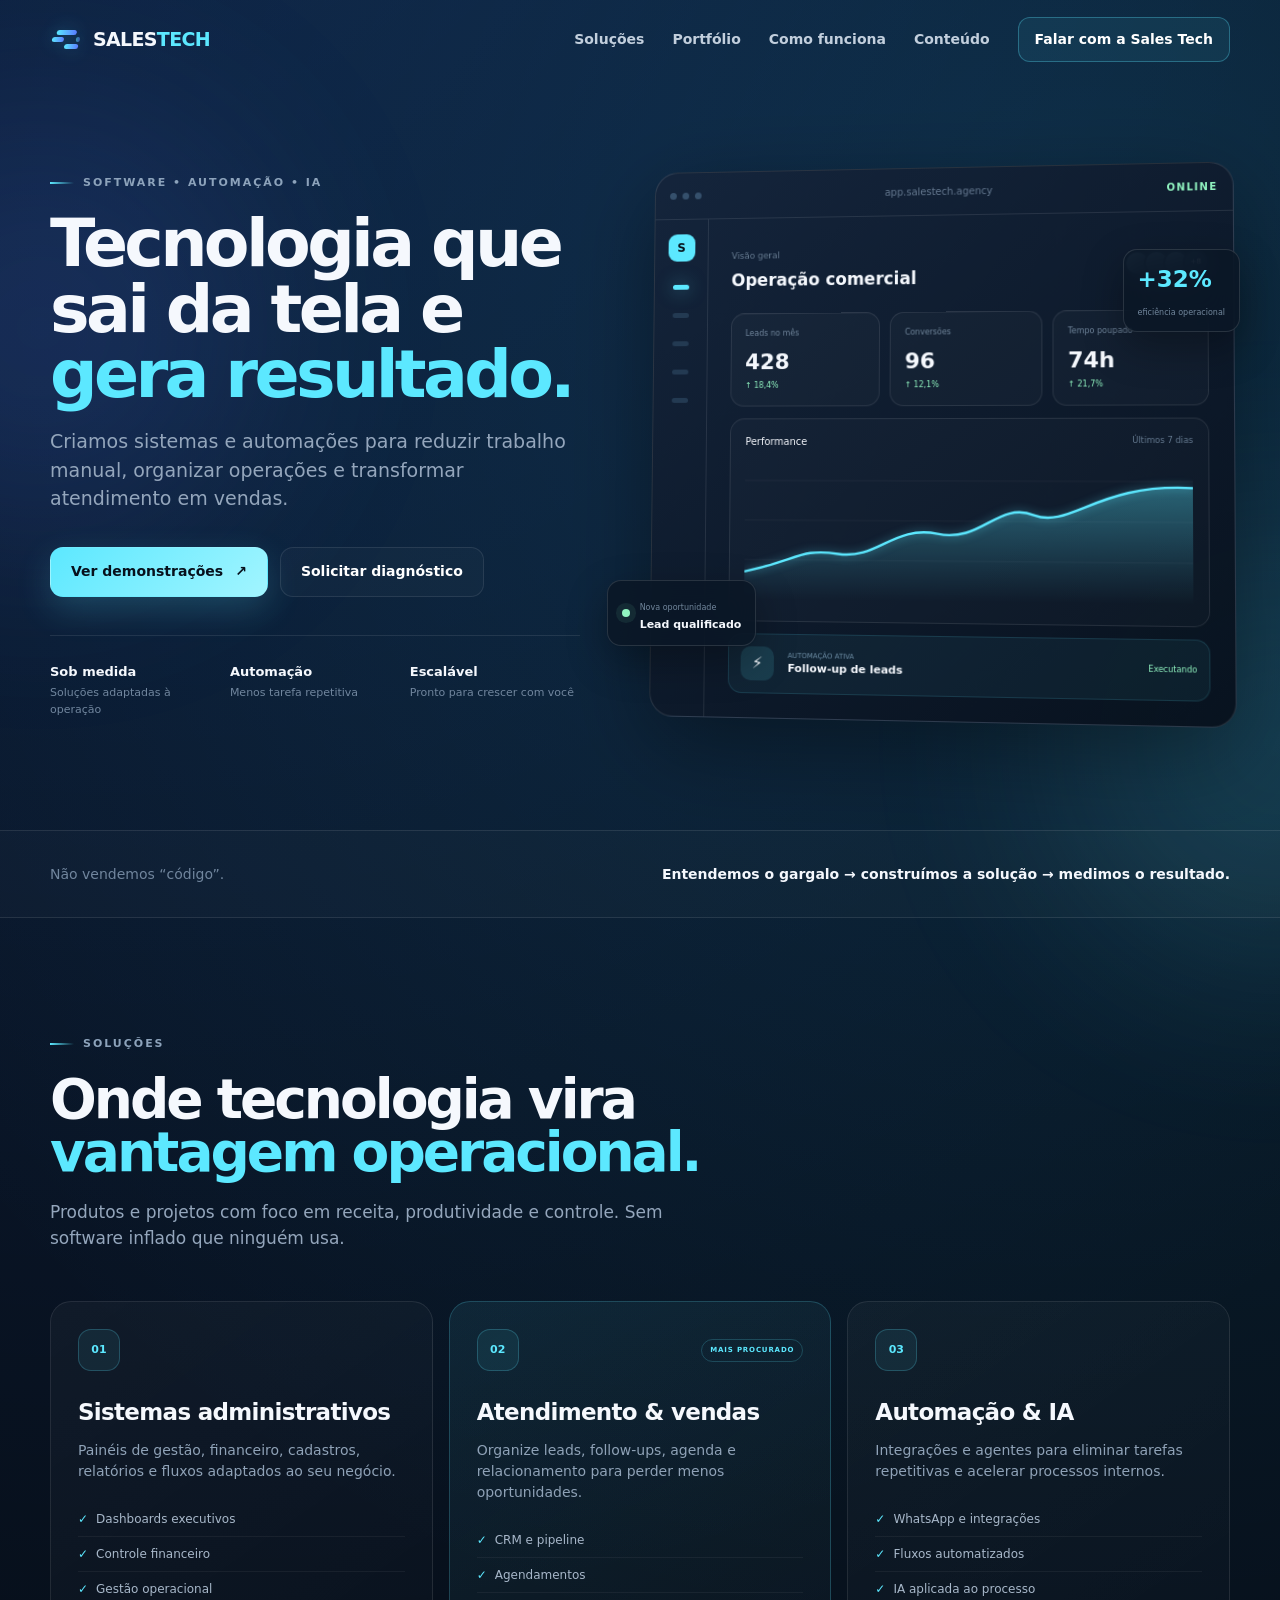
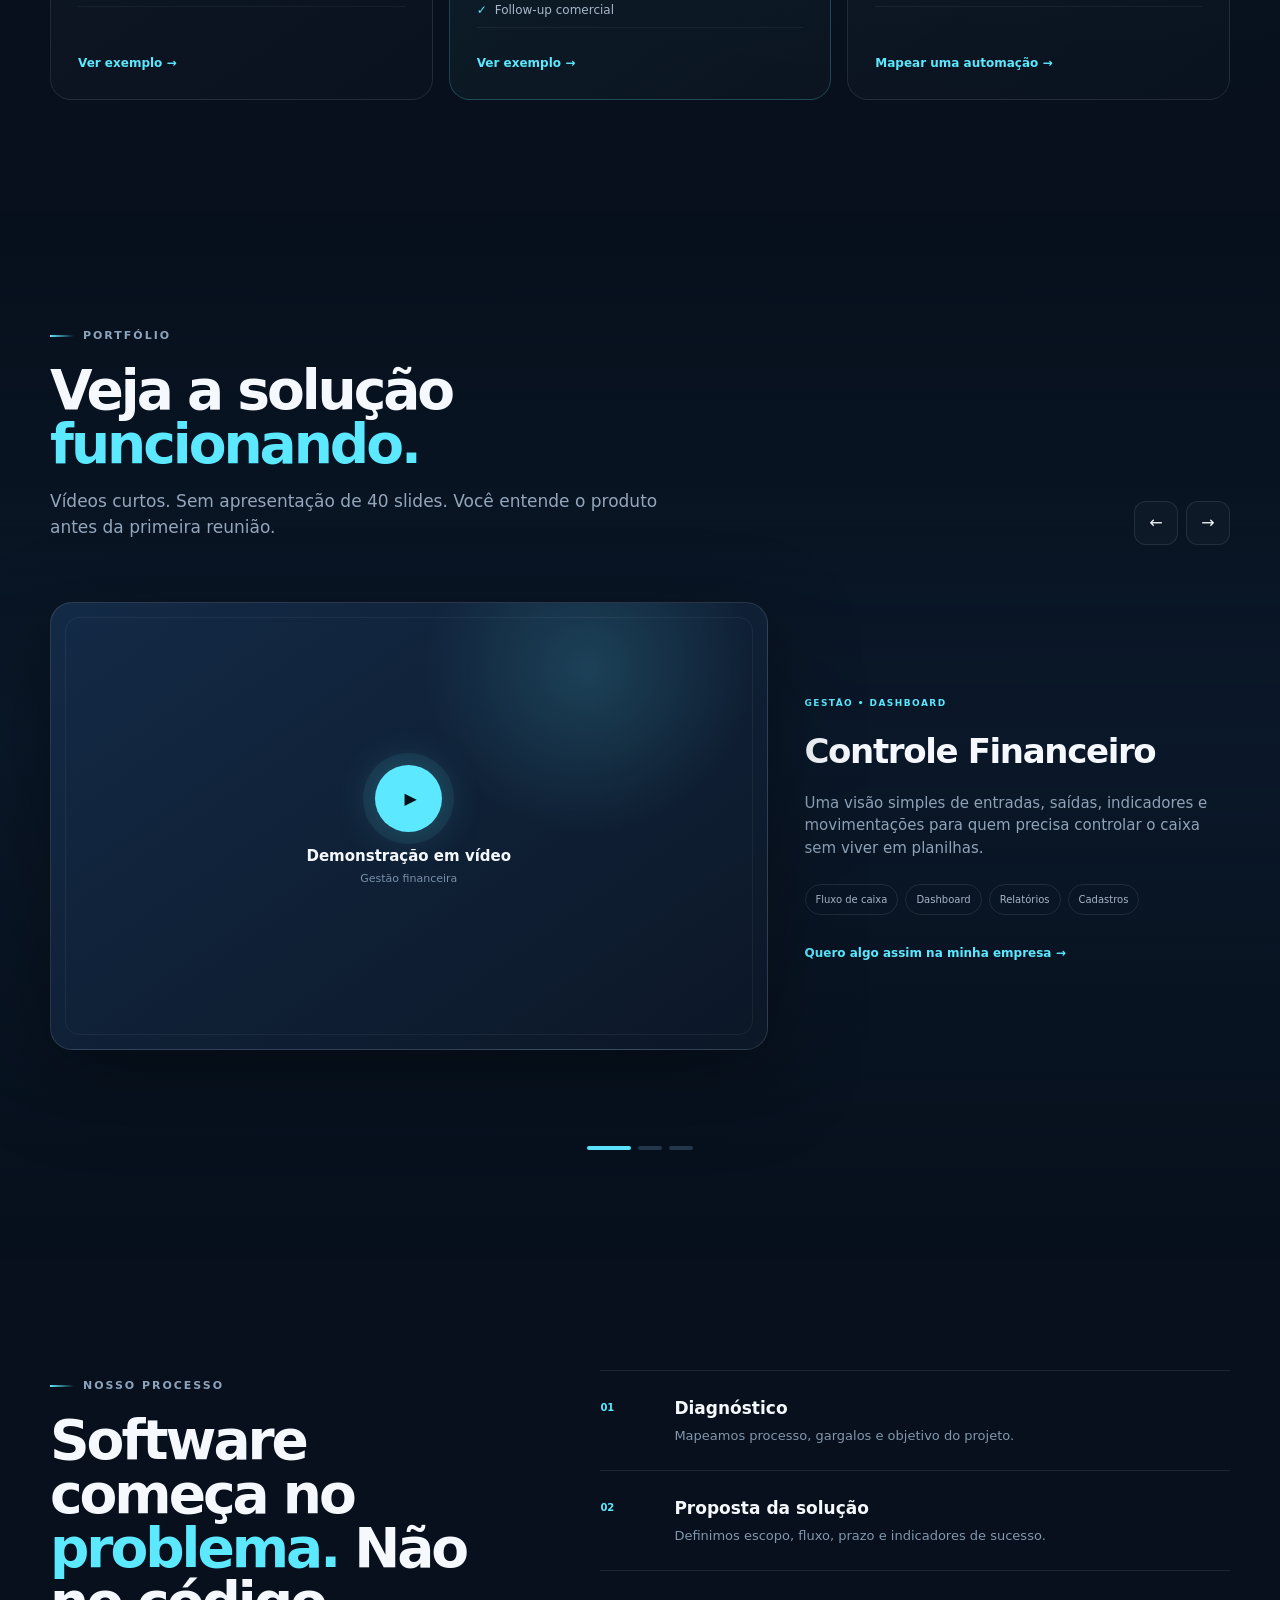
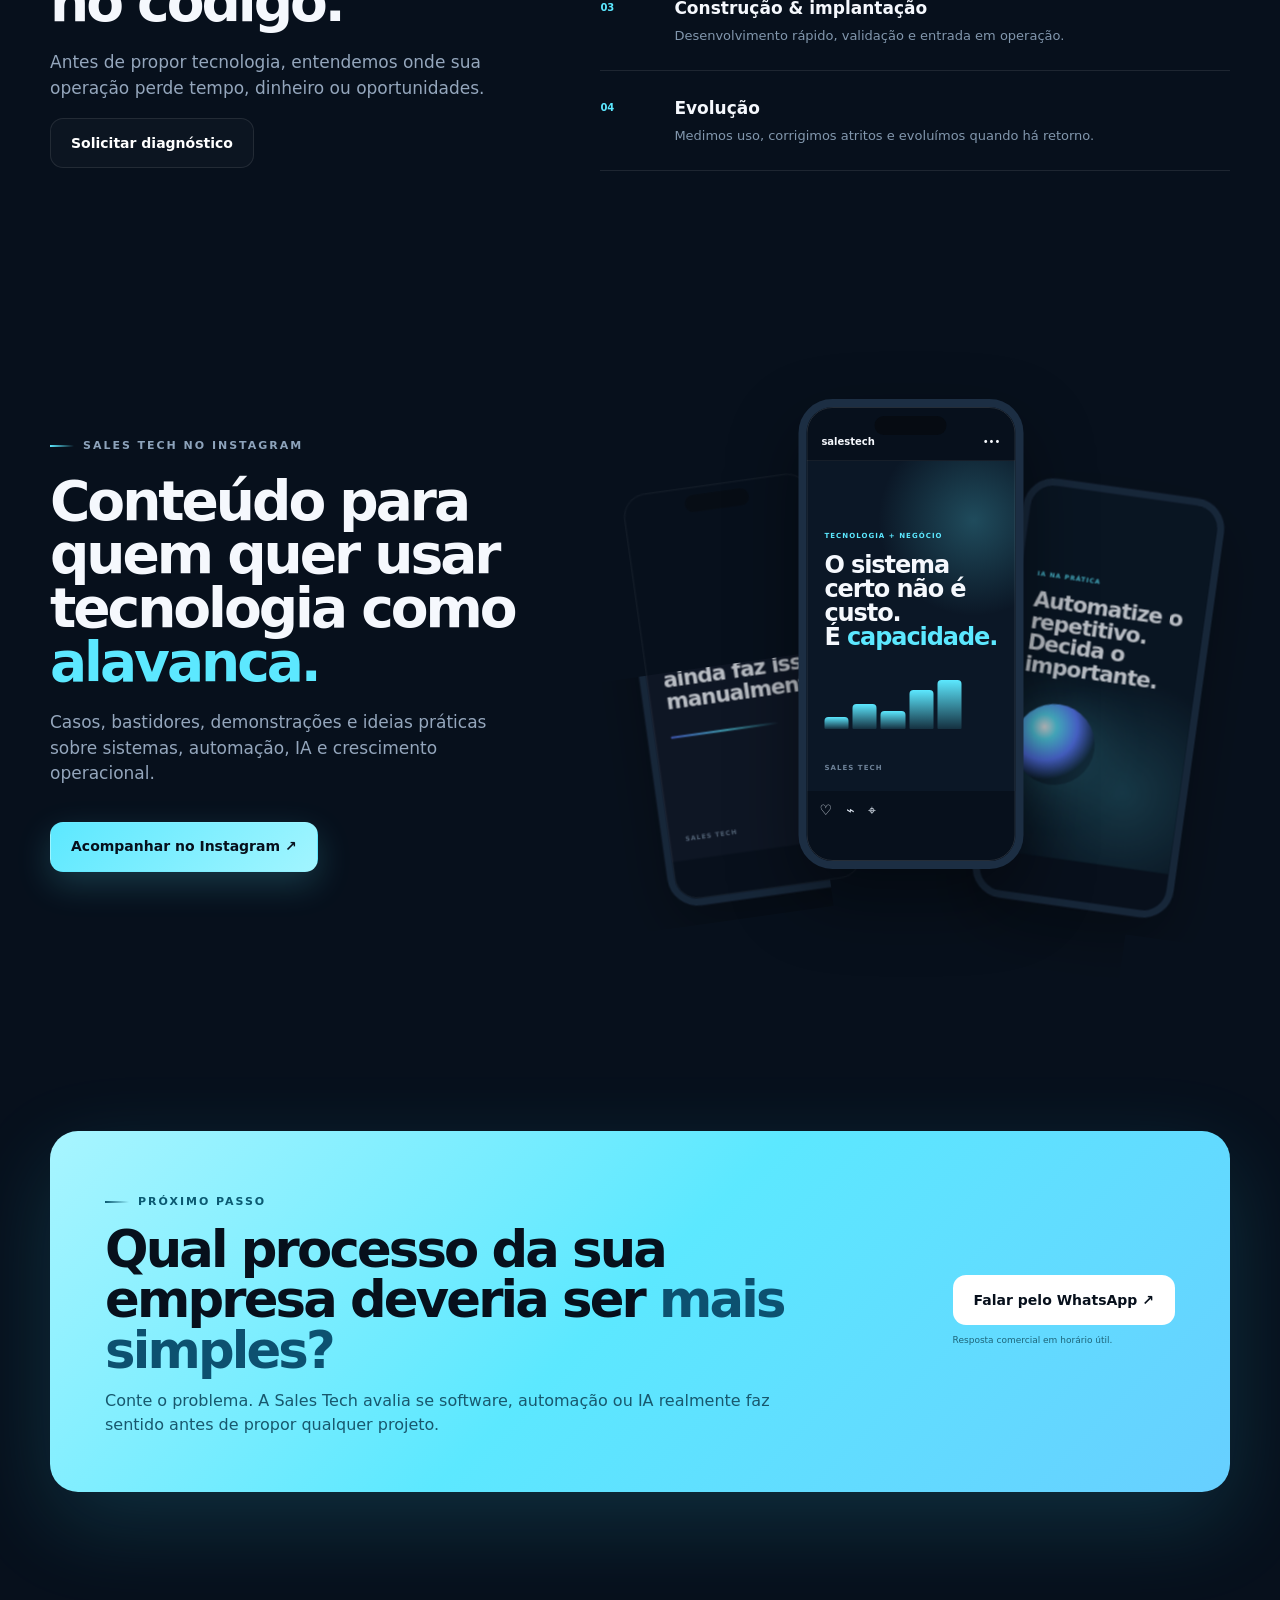
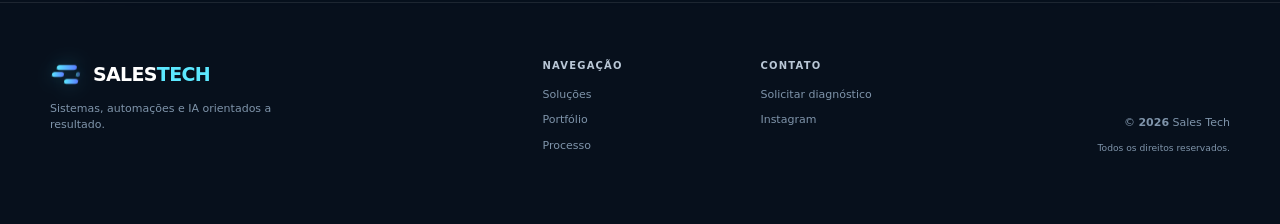
==== index.html @ 56baf0b5 "feat: add Sales Tech commercial homepage" ====
<!doctype html>
<html lang="pt-BR">
<head>
  <meta charset="utf-8" />
  <meta name="viewport" content="width=device-width, initial-scale=1" />
  <title>Sales Tech — Sistemas, automações e IA para empresas</title>
  <meta name="description" content="A Sales Tech cria sistemas, automações e soluções com IA para empresas venderem mais, organizarem processos e ganharem produtividade." />
  <meta name="theme-color" content="#08111f" />
  <meta property="og:title" content="Sales Tech — Tecnologia que vira resultado" />
  <meta property="og:description" content="Sistemas, automações e IA para empresas venderem mais e operarem melhor." />
  <meta property="og:type" content="website" />
  <meta property="og:url" content="https://salestech.agency/" />
  <link rel="canonical" href="https://salestech.agency/" />
  <link rel="icon" href="assets/favicon.svg" type="image/svg+xml" />
  <link rel="stylesheet" href="styles.css" />
</head>
<body>
  <div class="ambient ambient-one"></div>
  <div class="ambient ambient-two"></div>

  <header class="site-header" id="topo">
    <div class="container nav-wrap">
      <a href="#topo" class="brand" aria-label="Sales Tech — início">
        <span class="brand-mark" aria-hidden="true"><span></span><span></span></span>
        <span>SALES<span>TECH</span></span>
      </a>
      <button class="menu-button" id="menuButton" aria-expanded="false" aria-controls="siteNav" aria-label="Abrir menu">
        <span></span><span></span><span></span>
      </button>
      <nav class="nav" id="siteNav">
        <a href="#solucoes">Soluções</a>
        <a href="#portfolio">Portfólio</a>
        <a href="#processo">Como funciona</a>
        <a href="#conteudo">Conteúdo</a>
        <a class="nav-cta" href="#contato">Falar com a Sales Tech</a>
      </nav>
    </div>
  </header>

  <main>
    <section class="hero section-pad">
      <div class="container hero-grid">
        <div class="hero-copy reveal">
          <div class="eyebrow"><span></span> SOFTWARE • AUTOMAÇÃO • IA</div>
          <h1>Tecnologia que sai da tela e <em>gera resultado.</em></h1>
          <p class="hero-lead">Criamos sistemas e automações para reduzir trabalho manual, organizar operações e transformar atendimento em vendas.</p>
          <div class="hero-actions">
            <a class="button button-primary" href="#portfolio">Ver demonstrações <span>↗</span></a>
            <a class="button button-ghost" href="#contato">Solicitar diagnóstico</a>
          </div>
          <div class="hero-trust">
            <div><strong>Sob medida</strong><span>Soluções adaptadas à operação</span></div>
            <div><strong>Automação</strong><span>Menos tarefa repetitiva</span></div>
            <div><strong>Escalável</strong><span>Pronto para crescer com você</span></div>
          </div>
        </div>

        <div class="hero-visual reveal delay-1" aria-label="Prévia de dashboard Sales Tech">
          <div class="dashboard-shell">
            <div class="window-bar">
              <div class="dots"><i></i><i></i><i></i></div>
              <div class="window-url">app.salestech.agency</div>
              <div class="window-status">ONLINE</div>
            </div>
            <div class="dashboard-grid">
              <aside class="dash-side">
                <div class="mini-logo"><b>S</b></div>
                <span class="active"></span><span></span><span></span><span></span><span></span>
              </aside>
              <div class="dash-main">
                <div class="dash-top">
                  <div><small>Visão geral</small><h3>Operação comercial</h3></div>
                  <div class="avatar-stack"><i></i><i></i><i></i><b>+8</b></div>
                </div>
                <div class="metric-row">
                  <article><small>Leads no mês</small><strong>428</strong><span>↑ 18,4%</span></article>
                  <article><small>Conversões</small><strong>96</strong><span>↑ 12,1%</span></article>
                  <article><small>Tempo poupado</small><strong>74h</strong><span>↑ 21,7%</span></article>
                </div>
                <div class="chart-card">
                  <div class="chart-head"><span>Performance</span><small>Últimos 7 dias</small></div>
                  <svg viewBox="0 0 560 180" role="img" aria-label="Gráfico ilustrativo de crescimento">
                    <defs><linearGradient id="area" x1="0" y1="0" x2="0" y2="1"><stop offset="0" stop-color="#57e6ff" stop-opacity=".35"/><stop offset="1" stop-color="#57e6ff" stop-opacity="0"/></linearGradient></defs>
                    <g class="grid-lines"><line x1="0" y1="30" x2="560" y2="30"/><line x1="0" y1="80" x2="560" y2="80"/><line x1="0" y1="130" x2="560" y2="130"/></g>
                    <path class="area" d="M0 145 C70 130, 70 115, 120 122 S190 85, 245 96 S320 55, 365 72 S445 31, 560 38 L560 180 L0 180 Z"/>
                    <path class="line" d="M0 145 C70 130, 70 115, 120 122 S190 85, 245 96 S320 55, 365 72 S445 31, 560 38"/>
                  </svg>
                </div>
                <div class="automation-card"><div class="pulse-icon">⚡</div><div><small>AUTOMAÇÃO ATIVA</small><strong>Follow-up de leads</strong></div><span>Executando</span></div>
              </div>
            </div>
          </div>
          <div class="floating-card fc-one"><span class="status-dot"></span><div><small>Nova oportunidade</small><strong>Lead qualificado</strong></div></div>
          <div class="floating-card fc-two"><strong>+32%</strong><span>eficiência operacional</span></div>
        </div>
      </div>
    </section>

    <section class="proof-strip">
      <div class="container proof-inner">
        <span>Não vendemos “código”.</span>
        <strong>Entendemos o gargalo → construímos a solução → medimos o resultado.</strong>
      </div>
    </section>

    <section id="solucoes" class="section-pad">
      <div class="container">
        <div class="section-heading reveal">
          <div class="eyebrow"><span></span> SOLUÇÕES</div>
          <h2>Onde tecnologia vira <em>vantagem operacional.</em></h2>
          <p>Produtos e projetos com foco em receita, produtividade e controle. Sem software inflado que ninguém usa.</p>
        </div>
        <div class="solutions-grid">
          <article class="solution-card reveal">
            <div class="solution-icon">01</div>
            <h3>Sistemas administrativos</h3>
            <p>Painéis de gestão, financeiro, cadastros, relatórios e fluxos adaptados ao seu negócio.</p>
            <ul><li>Dashboards executivos</li><li>Controle financeiro</li><li>Gestão operacional</li></ul>
            <a href="#portfolio">Ver exemplo <span>→</span></a>
          </article>
          <article class="solution-card featured reveal delay-1">
            <div class="solution-top"><div class="solution-icon">02</div><span class="badge">MAIS PROCURADO</span></div>
            <h3>Atendimento & vendas</h3>
            <p>Organize leads, follow-ups, agenda e relacionamento para perder menos oportunidades.</p>
            <ul><li>CRM e pipeline</li><li>Agendamentos</li><li>Follow-up comercial</li></ul>
            <a href="#portfolio">Ver exemplo <span>→</span></a>
          </article>
          <article class="solution-card reveal delay-2">
            <div class="solution-icon">03</div>
            <h3>Automação & IA</h3>
            <p>Integrações e agentes para eliminar tarefas repetitivas e acelerar processos internos.</p>
            <ul><li>WhatsApp e integrações</li><li>Fluxos automatizados</li><li>IA aplicada ao processo</li></ul>
            <a href="#contato">Mapear uma automação <span>→</span></a>
          </article>
        </div>
      </div>
    </section>

    <section id="portfolio" class="portfolio-section section-pad">
      <div class="container">
        <div class="portfolio-head reveal">
          <div class="section-heading compact">
            <div class="eyebrow"><span></span> PORTFÓLIO</div>
            <h2>Veja a solução <em>funcionando.</em></h2>
            <p>Vídeos curtos. Sem apresentação de 40 slides. Você entende o produto antes da primeira reunião.</p>
          </div>
          <div class="portfolio-nav"><button id="prevProject" aria-label="Projeto anterior">←</button><button id="nextProject" aria-label="Próximo projeto">→</button></div>
        </div>

        <div class="project-stage reveal delay-1">
          <article class="project-card active" data-project="0">
            <div class="video-frame" data-video-url="">
              <div class="video-placeholder">
                <div class="play-button">▶</div>
                <div><strong>Demonstração em vídeo</strong><span>Gestão financeira</span></div>
              </div>
            </div>
            <div class="project-info">
              <span class="project-tag">GESTÃO • DASHBOARD</span>
              <h3>Controle Financeiro</h3>
              <p>Uma visão simples de entradas, saídas, indicadores e movimentações para quem precisa controlar o caixa sem viver em planilhas.</p>
              <div class="feature-pills"><span>Fluxo de caixa</span><span>Dashboard</span><span>Relatórios</span><span>Cadastros</span></div>
              <a class="text-link" href="#contato">Quero algo assim na minha empresa →</a>
            </div>
          </article>

          <article class="project-card" data-project="1">
            <div class="video-frame" data-video-url="">
              <div class="video-placeholder">
                <div class="play-button">▶</div>
                <div><strong>Demonstração em vídeo</strong><span>Atendimento & CRM</span></div>
              </div>
            </div>
            <div class="project-info">
              <span class="project-tag">CRM • ATENDIMENTO</span>
              <h3>Central de Atendimento</h3>
              <p>Leads, etapas comerciais, tarefas e follow-ups em uma única operação para reduzir contatos esquecidos e acelerar o fechamento.</p>
              <div class="feature-pills"><span>Pipeline</span><span>Leads</span><span>Agenda</span><span>Follow-up</span></div>
              <a class="text-link" href="#contato">Quero algo assim na minha empresa →</a>
            </div>
          </article>

          <article class="project-card" data-project="2">
            <div class="video-frame" data-video-url="">
              <div class="video-placeholder">
                <div class="play-button">▶</div>
                <div><strong>Demonstração em vídeo</strong><span>Sistema personalizado</span></div>
              </div>
            </div>
            <div class="project-info">
              <span class="project-tag">SOB MEDIDA • OPERAÇÃO</span>
              <h3>Sistema Personalizado</h3>
              <p>Projeto desenvolvido a partir do fluxo real do negócio, com menos improviso, centralização de informação e indicadores úteis.</p>
              <div class="feature-pills"><span>Processos</span><span>Usuários</span><span>Permissões</span><span>Indicadores</span></div>
              <a class="text-link" href="#contato">Quero mapear meu processo →</a>
            </div>
          </article>
        </div>
        <div class="project-dots" id="projectDots"><button class="active" data-go="0"></button><button data-go="1"></button><button data-go="2"></button></div>
      </div>
    </section>

    <section id="processo" class="section-pad process-section">
      <div class="container process-grid">
        <div class="section-heading reveal">
          <div class="eyebrow"><span></span> NOSSO PROCESSO</div>
          <h2>Software começa no <em>problema.</em> Não no código.</h2>
          <p>Antes de propor tecnologia, entendemos onde sua operação perde tempo, dinheiro ou oportunidades.</p>
          <a class="button button-ghost" href="#contato">Solicitar diagnóstico</a>
        </div>
        <div class="process-list reveal delay-1">
          <article><span>01</span><div><h3>Diagnóstico</h3><p>Mapeamos processo, gargalos e objetivo do projeto.</p></div></article>
          <article><span>02</span><div><h3>Proposta da solução</h3><p>Definimos escopo, fluxo, prazo e indicadores de sucesso.</p></div></article>
          <article><span>03</span><div><h3>Construção & implantação</h3><p>Desenvolvimento rápido, validação e entrada em operação.</p></div></article>
          <article><span>04</span><div><h3>Evolução</h3><p>Medimos uso, corrigimos atritos e evoluímos quando há retorno.</p></div></article>
        </div>
      </div>
    </section>

    <section id="conteudo" class="social-section section-pad">
      <div class="container social-grid">
        <div class="social-copy reveal">
          <div class="eyebrow"><span></span> SALES TECH NO INSTAGRAM</div>
          <h2>Conteúdo para quem quer usar tecnologia como <em>alavanca.</em></h2>
          <p>Casos, bastidores, demonstrações e ideias práticas sobre sistemas, automação, IA e crescimento operacional.</p>
          <a class="button button-primary instagram-button" href="#" id="instagramLink">Acompanhar no Instagram ↗</a>
        </div>
        <div class="phone-wall reveal delay-1" aria-label="Prévia visual do feed da Sales Tech">
          <div class="phone phone-back">
            <div class="phone-notch"></div>
            <div class="post post-two"><small>AUTOMAÇÃO</small><strong>Seu time ainda faz isso manualmente?</strong><div class="post-line"></div><span>SALES TECH</span></div>
          </div>
          <div class="phone phone-front">
            <div class="phone-notch"></div>
            <div class="insta-bar"><b>salestech</b><span>•••</span></div>
            <div class="post post-one"><small>TECNOLOGIA + NEGÓCIO</small><strong>O sistema certo não é custo.<br/>É <em>capacidade.</em></strong><div class="micro-dashboard"><i></i><i></i><i></i><i></i><i></i></div><span>SALES TECH</span></div>
            <div class="insta-actions">♡　⌁　⌖</div>
          </div>
          <div class="phone phone-side">
            <div class="phone-notch"></div>
            <div class="post post-three"><small>IA NA PRÁTICA</small><strong>Automatize o repetitivo. Decida o importante.</strong><div class="orb"></div><span>SALES TECH</span></div>
          </div>
        </div>
      </div>
    </section>

    <section id="contato" class="cta-section section-pad">
      <div class="container">
        <div class="cta-card reveal">
          <div>
            <div class="eyebrow light"><span></span> PRÓXIMO PASSO</div>
            <h2>Qual processo da sua empresa deveria ser <em>mais simples?</em></h2>
            <p>Conte o problema. A Sales Tech avalia se software, automação ou IA realmente faz sentido antes de propor qualquer projeto.</p>
          </div>
          <div class="cta-actions">
            <a class="button button-light" href="#" id="whatsappLink">Falar pelo WhatsApp ↗</a>
            <small>Resposta comercial em horário útil.</small>
          </div>
        </div>
      </div>
    </section>
  </main>

  <footer>
    <div class="container footer-grid">
      <div><a href="#topo" class="brand footer-brand"><span class="brand-mark"><span></span><span></span></span><span>SALES<span>TECH</span></span></a><p>Sistemas, automações e IA orientados a resultado.</p></div>
      <div><strong>Navegação</strong><a href="#solucoes">Soluções</a><a href="#portfolio">Portfólio</a><a href="#processo">Processo</a></div>
      <div><strong>Contato</strong><a href="#contato">Solicitar diagnóstico</a><a href="#conteudo">Instagram</a></div>
      <div class="footer-right"><span>© <b id="currentYear"></b> Sales Tech</span><small>Todos os direitos reservados.</small></div>
    </div>
  </footer>

  <div class="video-modal" id="videoModal" role="dialog" aria-modal="true" aria-hidden="true" aria-label="Demonstração em vídeo">
    <div class="video-modal-backdrop" data-close-modal></div>
    <div class="video-modal-card">
      <button class="modal-close" data-close-modal aria-label="Fechar">×</button>
      <div id="videoModalContent"></div>
    </div>
  </div>

  <script src="config.js"></script>
  <script src="script.js"></script>
</body>
</html>
---- styles.css ----
:root {
  --bg: #07101c;
  --bg-soft: #0c1727;
  --panel: rgba(14, 27, 45, 0.82);
  --panel-strong: #102139;
  --line: rgba(255,255,255,.095);
  --text: #f5f8fd;
  --muted: #94a6bc;
  --cyan: #5ce8ff;
  --cyan-2: #1cc7ef;
  --blue: #5b7cff;
  --lime: #91f5c1;
  --shadow: 0 26px 90px rgba(0,0,0,.38);
  --radius: 24px;
  --container: 1180px;
}

* { box-sizing: border-box; }
html { scroll-behavior: smooth; }
body {
  margin: 0;
  color: var(--text);
  background:
    radial-gradient(circle at 15% -5%, rgba(53,112,255,.17), transparent 35%),
    radial-gradient(circle at 85% 5%, rgba(34,218,255,.12), transparent 30%),
    var(--bg);
  font-family: Inter, ui-sans-serif, system-ui, -apple-system, BlinkMacSystemFont, "Segoe UI", sans-serif;
  line-height: 1.5;
  overflow-x: hidden;
}
body.menu-open, body.modal-open { overflow: hidden; }
a { color: inherit; text-decoration: none; }
button, input, textarea, select { font: inherit; }
button { color: inherit; }
img, svg, video, iframe { max-width: 100%; }
.container { width: min(calc(100% - 40px), var(--container)); margin: 0 auto; }
.section-pad { padding: 110px 0; position: relative; }

.ambient { position: fixed; width: 440px; height: 440px; border-radius: 999px; filter: blur(110px); opacity: .14; pointer-events: none; z-index: -1; }
.ambient-one { background: var(--blue); top: 12vh; left: -180px; }
.ambient-two { background: var(--cyan); top: 58vh; right: -220px; }

.site-header { position: fixed; inset: 0 0 auto 0; z-index: 40; border-bottom: 1px solid transparent; transition: .25s ease; }
.site-header.scrolled { background: rgba(7,16,28,.82); border-color: var(--line); backdrop-filter: blur(18px); }
.nav-wrap { min-height: 78px; display: flex; align-items: center; justify-content: space-between; gap: 30px; }
.brand { display: inline-flex; align-items: center; gap: 11px; font-weight: 900; letter-spacing: -.035em; font-size: 19px; white-space: nowrap; }
.brand > span:last-child > span { color: var(--cyan); }
.brand-mark { width: 32px; height: 32px; display: grid; place-items: center; position: relative; transform: skewX(-7deg); }
.brand-mark:before, .brand-mark:after, .brand-mark span { content: ""; position: absolute; width: 20px; height: 5px; border-radius: 8px; background: linear-gradient(90deg, var(--cyan), var(--blue)); box-shadow: 0 0 18px rgba(92,232,255,.3); }
.brand-mark:before { transform: translateY(-7px); }
.brand-mark:after { transform: translateY(7px); width: 14px; right: 3px; }
.brand-mark span:first-child { width: 12px; left: 2px; }
.brand-mark span:last-child { width: 4px; right: 2px; opacity: .55; }
.nav { display: flex; align-items: center; gap: 28px; }
.nav a { color: #c2cfdd; font-size: 14px; font-weight: 700; transition: color .2s ease; }
.nav a:hover { color: white; }
.nav .nav-cta { padding: 11px 16px; border: 1px solid rgba(92,232,255,.3); border-radius: 12px; color: white; background: rgba(92,232,255,.07); }
.menu-button { display: none; width: 43px; height: 43px; border: 1px solid var(--line); background: rgba(255,255,255,.03); border-radius: 12px; padding: 10px; }
.menu-button span { display: block; height: 2px; background: white; margin: 4px 0; border-radius: 3px; }

.hero { padding-top: 165px; min-height: 820px; display: flex; align-items: center; }
.hero-grid { display: grid; grid-template-columns: .95fr 1.05fr; gap: 65px; align-items: center; }
.eyebrow { display: inline-flex; align-items: center; gap: 9px; color: #8da3bb; font-size: 11px; letter-spacing: .18em; font-weight: 900; text-transform: uppercase; }
.eyebrow span { width: 24px; height: 2px; background: linear-gradient(90deg, var(--cyan), transparent); }
.hero h1, .section-heading h2, .cta-card h2, .social-copy h2 { margin: 20px 0 20px; font-size: clamp(44px, 5.2vw, 76px); line-height: .98; letter-spacing: -.055em; }
em { font-style: normal; color: var(--cyan); }
.hero-lead { color: var(--muted); font-size: 19px; max-width: 610px; margin: 0; }
.hero-actions { display: flex; flex-wrap: wrap; gap: 12px; margin: 34px 0 38px; }
.button { min-height: 50px; display: inline-flex; align-items: center; justify-content: center; gap: 12px; padding: 0 20px; border-radius: 13px; font-size: 14px; font-weight: 850; border: 1px solid transparent; transition: transform .2s ease, border-color .2s ease, background .2s ease; }
.button:hover { transform: translateY(-2px); }
.button-primary { color: #07101c; background: linear-gradient(135deg, var(--cyan), #a2f5ff); box-shadow: 0 12px 34px rgba(92,232,255,.19); }
.button-ghost { border-color: var(--line); background: rgba(255,255,255,.025); color: white; }
.button-ghost:hover { border-color: rgba(92,232,255,.38); }
.button-light { background: white; color: #07101c; }
.hero-trust { display: grid; grid-template-columns: repeat(3, 1fr); gap: 10px; padding-top: 26px; border-top: 1px solid var(--line); }
.hero-trust div { min-width: 0; }
.hero-trust strong { display: block; font-size: 13px; }
.hero-trust span { display: block; color: #71869e; font-size: 11px; margin-top: 4px; }

.hero-visual { position: relative; min-width: 0; perspective: 1200px; }
.dashboard-shell { border: 1px solid rgba(255,255,255,.12); background: linear-gradient(145deg, rgba(20,36,59,.96), rgba(7,16,28,.96)); border-radius: 24px; box-shadow: var(--shadow); overflow: hidden; transform: rotateY(-5deg) rotateX(2deg); }
.window-bar { min-height: 48px; border-bottom: 1px solid var(--line); display: grid; grid-template-columns: 90px 1fr 90px; align-items: center; padding: 0 15px; color: #64788f; font-size: 10px; }
.dots { display: flex; gap: 6px; }
.dots i { width: 7px; height: 7px; border-radius: 50%; background: #35506c; }
.window-url { text-align: center; }
.window-status { justify-self: end; color: var(--lime); font-weight: 800; letter-spacing: .13em; }
.dashboard-grid { display: grid; grid-template-columns: 56px 1fr; min-height: 440px; }
.dash-side { padding: 15px 0; border-right: 1px solid var(--line); display: flex; flex-direction: column; align-items: center; gap: 24px; }
.mini-logo { width: 28px; height: 28px; border-radius: 9px; display: grid; place-items: center; color: #061019; background: var(--cyan); font-size: 12px; }
.dash-side > span { width: 17px; height: 5px; border-radius: 7px; background: #233a52; }
.dash-side > span.active { background: var(--cyan); box-shadow: 0 0 18px rgba(92,232,255,.5); }
.dash-main { padding: 24px; min-width: 0; }
.dash-top { display: flex; justify-content: space-between; align-items: center; margin-bottom: 20px; }
.dash-top small { color: #64798f; font-size: 9px; }
.dash-top h3 { margin: 3px 0 0; font-size: 17px; }
.avatar-stack { display: flex; align-items: center; }
.avatar-stack i, .avatar-stack b { width: 25px; height: 25px; margin-left: -6px; border: 2px solid #13263d; border-radius: 50%; background: linear-gradient(145deg,#54738e,#253950); }
.avatar-stack b { display: grid; place-items: center; font-size: 7px; background: #223952; }
.metric-row { display: grid; grid-template-columns: repeat(3,1fr); gap: 10px; }
.metric-row article { padding: 14px; border: 1px solid var(--line); border-radius: 14px; background: rgba(255,255,255,.025); }
.metric-row small, .metric-row span { display: block; color: #6f849a; font-size: 8px; }
.metric-row strong { display: block; font-size: 22px; margin: 6px 0 2px; }
.metric-row span { color: var(--lime); }
.chart-card { margin-top: 12px; border: 1px solid var(--line); border-radius: 15px; padding: 15px; background: rgba(255,255,255,.018); }
.chart-head { display: flex; justify-content: space-between; font-size: 10px; }
.chart-head small { color: #63788e; }
.chart-card svg { width: 100%; margin-top: 8px; }
.grid-lines line { stroke: rgba(255,255,255,.06); }
.chart-card .area { fill: url(#area); }
.chart-card .line { fill: none; stroke: var(--cyan); stroke-width: 3; filter: drop-shadow(0 0 5px rgba(92,232,255,.5)); }
.automation-card { margin-top: 12px; display: grid; grid-template-columns: 38px 1fr auto; align-items: center; gap: 10px; padding: 12px; border-radius: 14px; background: rgba(92,232,255,.055); border: 1px solid rgba(92,232,255,.13); }
.pulse-icon { width: 34px; height: 34px; border-radius: 10px; display: grid; place-items: center; background: rgba(92,232,255,.12); }
.automation-card small, .automation-card strong { display: block; }
.automation-card small { color: #6d8ea6; font-size: 7px; }
.automation-card strong { font-size: 11px; }
.automation-card > span { font-size: 8px; color: var(--lime); }
.floating-card { position: absolute; display: flex; align-items: center; gap: 10px; padding: 12px 14px; border: 1px solid rgba(255,255,255,.12); background: rgba(10,22,37,.82); backdrop-filter: blur(16px); border-radius: 14px; box-shadow: 0 15px 40px rgba(0,0,0,.3); }
.fc-one { left: -38px; bottom: 74px; }
.fc-two { right: -10px; top: 84px; display: grid; }
.floating-card small, .floating-card span { color: #72879c; font-size: 8px; }
.floating-card strong { display: block; font-size: 11px; }
.fc-two strong { font-size: 23px; color: var(--cyan); }
.status-dot { width: 8px; height: 8px; border-radius: 50%; background: var(--lime); box-shadow: 0 0 0 6px rgba(145,245,193,.08); }

.proof-strip { border-top: 1px solid var(--line); border-bottom: 1px solid var(--line); background: rgba(255,255,255,.018); }
.proof-inner { min-height: 86px; display: flex; align-items: center; justify-content: space-between; gap: 40px; font-size: 14px; }
.proof-inner span { color: #71869e; }
.proof-inner strong { text-align: right; }

.section-heading { max-width: 770px; }
.section-heading h2, .social-copy h2 { font-size: clamp(38px,4.3vw,60px); }
.section-heading p, .social-copy p { color: var(--muted); font-size: 17px; max-width: 650px; }
.section-heading.compact h2 { margin-bottom: 14px; }
.solutions-grid { margin-top: 50px; display: grid; grid-template-columns: repeat(3,1fr); gap: 16px; }
.solution-card { border: 1px solid var(--line); border-radius: 21px; padding: 27px; background: linear-gradient(145deg, rgba(255,255,255,.035), rgba(255,255,255,.012)); min-height: 355px; display: flex; flex-direction: column; transition: transform .25s ease, border-color .25s ease; }
.solution-card:hover { transform: translateY(-5px); border-color: rgba(92,232,255,.24); }
.solution-card.featured { border-color: rgba(92,232,255,.22); background: linear-gradient(145deg, rgba(92,232,255,.08), rgba(255,255,255,.018)); }
.solution-top { display: flex; justify-content: space-between; gap: 12px; align-items: center; }
.solution-icon { width: 42px; height: 42px; border: 1px solid rgba(92,232,255,.22); background: rgba(92,232,255,.07); border-radius: 13px; display: grid; place-items: center; color: var(--cyan); font-size: 11px; font-weight: 900; }
.badge { color: var(--cyan); border: 1px solid rgba(92,232,255,.2); padding: 5px 8px; border-radius: 999px; font-size: 7px; letter-spacing: .12em; font-weight: 900; }
.solution-card h3 { margin: 24px 0 10px; font-size: 23px; letter-spacing: -.03em; }
.solution-card p { color: #8fa2b7; font-size: 14px; margin: 0 0 20px; }
.solution-card ul { list-style: none; padding: 0; margin: 0 0 26px; color: #a8b8ca; font-size: 12px; }
.solution-card li { padding: 8px 0; border-bottom: 1px solid rgba(255,255,255,.05); }
.solution-card li:before { content: "✓"; color: var(--cyan); margin-right: 8px; }
.solution-card a { margin-top: auto; color: var(--cyan); font-size: 12px; font-weight: 800; }

.portfolio-section { background: linear-gradient(180deg, transparent, rgba(16,35,59,.42), transparent); }
.portfolio-head { display: flex; align-items: end; justify-content: space-between; gap: 30px; }
.portfolio-nav { display: flex; gap: 8px; padding-bottom: 12px; }
.portfolio-nav button { width: 44px; height: 44px; border: 1px solid var(--line); border-radius: 12px; background: rgba(255,255,255,.025); cursor: pointer; }
.portfolio-nav button:hover { border-color: rgba(92,232,255,.3); }
.project-stage { margin-top: 45px; position: relative; min-height: 520px; }
.project-card { position: absolute; inset: 0; opacity: 0; visibility: hidden; transform: translateY(16px); transition: .35s ease; display: grid; grid-template-columns: 1.25fr .75fr; gap: 32px; align-items: center; }
.project-card.active { position: relative; opacity: 1; visibility: visible; transform: none; }
.video-frame { aspect-ratio: 16/10; border-radius: 22px; border: 1px solid rgba(255,255,255,.12); background: radial-gradient(circle at 75% 15%, rgba(92,232,255,.16), transparent 25%), linear-gradient(145deg,#132a46,#0c1727); overflow: hidden; display: grid; place-items: center; cursor: pointer; box-shadow: var(--shadow); position: relative; }
.video-frame:after { content: ""; position: absolute; inset: 14px; border: 1px solid rgba(255,255,255,.055); border-radius: 14px; pointer-events: none; }
.video-placeholder { text-align: center; display: grid; gap: 13px; place-items: center; z-index: 1; }
.play-button { width: 67px; height: 67px; display: grid; place-items: center; border-radius: 50%; color: #061019; background: var(--cyan); box-shadow: 0 0 0 12px rgba(92,232,255,.07), 0 0 45px rgba(92,232,255,.24); padding-left: 4px; }
.video-placeholder strong, .video-placeholder span { display: block; }
.video-placeholder strong { font-size: 15px; }
.video-placeholder span { color: #7890a8; font-size: 11px; margin-top: 3px; }
.project-info { padding: 15px 5px; }
.project-tag { color: var(--cyan); font-size: 9px; letter-spacing: .16em; font-weight: 900; }
.project-info h3 { font-size: 34px; margin: 13px 0 12px; letter-spacing: -.04em; }
.project-info p { color: #8fa3b8; font-size: 15px; }
.feature-pills { display: flex; flex-wrap: wrap; gap: 7px; margin: 25px 0; }
.feature-pills span { border: 1px solid var(--line); border-radius: 999px; padding: 7px 10px; color: #a6b6c8; font-size: 10px; }
.text-link { color: var(--cyan); font-weight: 800; font-size: 12px; }
.project-dots { display: flex; justify-content: center; gap: 7px; margin-top: 24px; }
.project-dots button { width: 24px; height: 4px; border: 0; border-radius: 4px; background: #24384d; padding: 0; cursor: pointer; transition: .2s ease; }
.project-dots button.active { width: 44px; background: var(--cyan); }

.process-grid { display: grid; grid-template-columns: .85fr 1.15fr; gap: 85px; align-items: start; }
.process-list { border-top: 1px solid var(--line); }
.process-list article { display: grid; grid-template-columns: 56px 1fr; gap: 18px; padding: 25px 0; border-bottom: 1px solid var(--line); }
.process-list article > span { color: var(--cyan); font-size: 10px; font-weight: 900; padding-top: 4px; }
.process-list h3 { margin: 0 0 4px; font-size: 17px; }
.process-list p { margin: 0; color: #8297ad; font-size: 13px; }

.social-section { overflow: hidden; }
.social-grid { display: grid; grid-template-columns: .85fr 1.15fr; gap: 70px; align-items: center; }
.social-copy .instagram-button { margin-top: 18px; }
.phone-wall { min-height: 520px; position: relative; }
.phone { width: 225px; aspect-ratio: 9/18.8; position: absolute; border-radius: 34px; border: 8px solid #1c2e43; background: #07101c; box-shadow: 0 30px 70px rgba(0,0,0,.42); overflow: hidden; }
.phone:after { content:""; position:absolute; inset:0; border:1px solid rgba(255,255,255,.12); border-radius:26px; pointer-events:none; }
.phone-front { left: 50%; top: 8px; transform: translateX(-50%); z-index: 3; }
.phone-back { left: 6%; top: 60px; transform: rotate(-8deg) scale(.9); opacity: .75; }
.phone-side { right: 3%; top: 72px; transform: rotate(8deg) scale(.9); opacity: .75; }
.phone-notch { position:absolute; top:9px; left:50%; transform:translateX(-50%); width:72px; height:19px; border-radius:20px; background:#060b12; z-index:5; }
.insta-bar { height: 54px; padding: 23px 15px 8px; display:flex; align-items:center; justify-content:space-between; font-size:10px; border-bottom:1px solid rgba(255,255,255,.06); }
.insta-actions { padding:9px 13px; font-size:14px; color:#dfe8f3; }
.post { height: calc(100% - 44px); padding: 34px 18px 20px; display:flex; flex-direction:column; justify-content:center; position:relative; }
.phone-front .post { height: 330px; padding-top: 28px; }
.post small { color: var(--cyan); font-size: 7px; letter-spacing:.15em; font-weight:900; }
.post strong { font-size: 24px; line-height:1; letter-spacing:-.045em; margin:12px 0; }
.post > span:last-child { position:absolute; bottom:18px; left:18px; color:#6e8298; font-size:7px; letter-spacing:.15em; font-weight:900; }
.post-one { background: radial-gradient(circle at 80% 18%, rgba(92,232,255,.25), transparent 30%), #0b1726; }
.post-two { background: radial-gradient(circle at 10% 10%, rgba(91,124,255,.3), transparent 36%), #101726; }
.post-three { background: radial-gradient(circle at 70% 80%, rgba(92,232,255,.22), transparent 36%), #091623; }
.post-line { width:70%; height:2px; background:linear-gradient(90deg,var(--blue),var(--cyan),transparent); margin-top:15px; }
.micro-dashboard { display:flex; gap:4px; align-items:end; height:54px; margin-top:14px; }
.micro-dashboard i { width:14%; border-radius:4px 4px 1px 1px; background:linear-gradient(var(--cyan),rgba(92,232,255,.12)); }
.micro-dashboard i:nth-child(1){height:22%}.micro-dashboard i:nth-child(2){height:46%}.micro-dashboard i:nth-child(3){height:33%}.micro-dashboard i:nth-child(4){height:72%}.micro-dashboard i:nth-child(5){height:92%}
.orb { width:90px; height:90px; border-radius:50%; background:radial-gradient(circle at 35% 30%,white,var(--cyan) 16%,var(--blue) 43%,transparent 68%); filter:blur(.2px); box-shadow:0 0 60px rgba(92,232,255,.28); margin-top:16px; }

.cta-card { padding: 55px; border-radius: 28px; color: #07101c; background: linear-gradient(135deg, #a8f5ff, var(--cyan) 48%, #67cfff); display: grid; grid-template-columns: 1fr auto; gap: 50px; align-items: center; box-shadow: 0 30px 90px rgba(54,213,245,.16); }
.cta-card .eyebrow { color: #0b5971; }
.cta-card .eyebrow span { background: linear-gradient(90deg,#0b5971,transparent); }
.cta-card h2 { font-size: clamp(37px,4vw,56px); margin: 14px 0; max-width: 760px; }
.cta-card h2 em { color: #0d5170; }
.cta-card p { color: #18586e; max-width: 700px; margin: 0; }
.cta-actions { display: grid; justify-items: start; gap: 9px; min-width: 210px; }
.cta-actions small { color: #1d657a; font-size: 9px; }

footer { border-top: 1px solid var(--line); padding: 55px 0 70px; }
.footer-grid { display: grid; grid-template-columns: 2fr .8fr .9fr 1fr; gap: 35px; color: #7f94aa; font-size: 11px; }
.footer-grid > div { display: flex; flex-direction: column; align-items: flex-start; gap: 9px; }
.footer-grid strong { color: #b9c7d6; font-size: 10px; text-transform: uppercase; letter-spacing: .12em; margin-bottom: 5px; }
.footer-grid a:not(.brand) { transition: color .2s ease; }
.footer-grid a:not(.brand):hover { color: var(--cyan); }
.footer-brand { color: white; }
.footer-grid p { margin: 2px 0; max-width: 270px; }
.footer-right { text-align: right; align-items: flex-end !important; justify-content: flex-end; }

.video-modal { position: fixed; inset: 0; z-index: 70; display: grid; place-items: center; padding: 24px; opacity: 0; visibility: hidden; transition: .2s ease; }
.video-modal.open { opacity: 1; visibility: visible; }
.video-modal-backdrop { position: absolute; inset: 0; background: rgba(2,8,15,.82); backdrop-filter: blur(10px); }
.video-modal-card { width: min(980px, 100%); aspect-ratio: 16/9; position: relative; border: 1px solid rgba(255,255,255,.15); background: #000; border-radius: 18px; overflow: visible; box-shadow: var(--shadow); }
#videoModalContent, #videoModalContent iframe, #videoModalContent video { width: 100%; height: 100%; border: 0; border-radius: 18px; display: block; }
.modal-close { position: absolute; right: -8px; top: -48px; width: 40px; height: 40px; border-radius: 50%; border: 1px solid var(--line); background: #102139; cursor: pointer; font-size: 26px; line-height: 1; z-index: 2; }

.reveal { opacity: 0; transform: translateY(18px); transition: opacity .6s ease, transform .6s ease; }
.reveal.visible { opacity: 1; transform: none; }
.delay-1 { transition-delay: .09s; }
.delay-2 { transition-delay: .18s; }

@media (max-width: 1040px) {
  .hero-grid { grid-template-columns: 1fr; }
  .hero { padding-top: 140px; }
  .hero-copy { max-width: 760px; }
  .hero-visual { max-width: 780px; margin: 10px auto 0; width: 100%; }
  .solutions-grid { grid-template-columns: 1fr; }
  .solution-card { min-height: 0; }
  .project-card { grid-template-columns: 1fr; }
  .project-stage { min-height: 720px; }
  .process-grid, .social-grid { grid-template-columns: 1fr; gap: 55px; }
  .phone-wall { width: min(100%,650px); margin: 0 auto; }
  .cta-card { grid-template-columns: 1fr; }
  .cta-actions { min-width: 0; }
}

@media (max-width: 880px) {
  .section-pad { padding: 82px 0; }
  .menu-button { display: block; cursor: pointer; }
  .nav { position: fixed; left: 20px; right: 20px; top: 88px; display: grid; gap: 0; padding: 10px; border: 1px solid var(--line); border-radius: 18px; background: rgba(8,18,31,.97); backdrop-filter: blur(20px); box-shadow: var(--shadow); opacity: 0; visibility: hidden; transform: translateY(-10px); transition: .2s ease; }
  .nav.open { opacity: 1; visibility: visible; transform: none; }
  .nav a { padding: 14px 13px; border-bottom: 1px solid rgba(255,255,255,.05); }
  .nav a:last-child { border-bottom: 0; }
  .nav .nav-cta { margin-top: 8px; text-align: center; }
  .dashboard-shell { transform: none; }
  .fc-one { left: -4px; bottom: 50px; }
  .fc-two { right: -4px; top: 65px; }
  .proof-inner { flex-direction: column; align-items: flex-start; justify-content: center; padding: 20px 0; gap: 4px; }
  .proof-inner strong { text-align: left; }
  .portfolio-head { align-items: flex-start; }
  .footer-grid { grid-template-columns: 1fr 1fr; }
  .footer-right { text-align: left; align-items: flex-start !important; }
}

@media (max-width: 640px) {
  .container { width: min(calc(100% - 28px), var(--container)); }
  .hero { min-height: 0; padding-top: 125px; }
  .hero h1 { font-size: clamp(42px,14vw,61px); }
  .hero-lead { font-size: 16px; }
  .hero-actions .button { width: 100%; }
  .hero-trust { grid-template-columns: 1fr; gap: 15px; }
  .dashboard-grid { grid-template-columns: 42px 1fr; min-height: 365px; }
  .dash-main { padding: 14px; }
  .metric-row { grid-template-columns: 1fr; }
  .metric-row article:nth-child(n+2) { display: none; }
  .chart-card { padding: 10px; }
  .automation-card { grid-template-columns: 34px 1fr; }
  .automation-card > span { display: none; }
  .floating-card { display: none; }
  .window-bar { grid-template-columns: 70px 1fr; }
  .window-status { display: none; }
  .section-heading h2, .social-copy h2 { font-size: 40px; }
  .portfolio-head { display: block; }
  .portfolio-nav { margin-top: 15px; }
  .project-stage { min-height: 650px; }
  .project-info h3 { font-size: 29px; }
  .process-list article { grid-template-columns: 38px 1fr; }
  .phone-wall { min-height: 470px; transform: scale(.88); transform-origin: top center; margin-bottom: -55px; }
  .phone-back { left: -4%; }
  .phone-side { right: -6%; }
  .cta-card { padding: 34px 24px; }
  .cta-card h2 { font-size: 38px; }
  .button-light { width: 100%; }
  .footer-grid { grid-template-columns: 1fr; }
}

@media (prefers-reduced-motion: reduce) {
  html { scroll-behavior: auto; }
  *, *:before, *:after { animation-duration: .01ms !important; transition-duration: .01ms !important; }
  .reveal { opacity: 1; transform: none; }
}
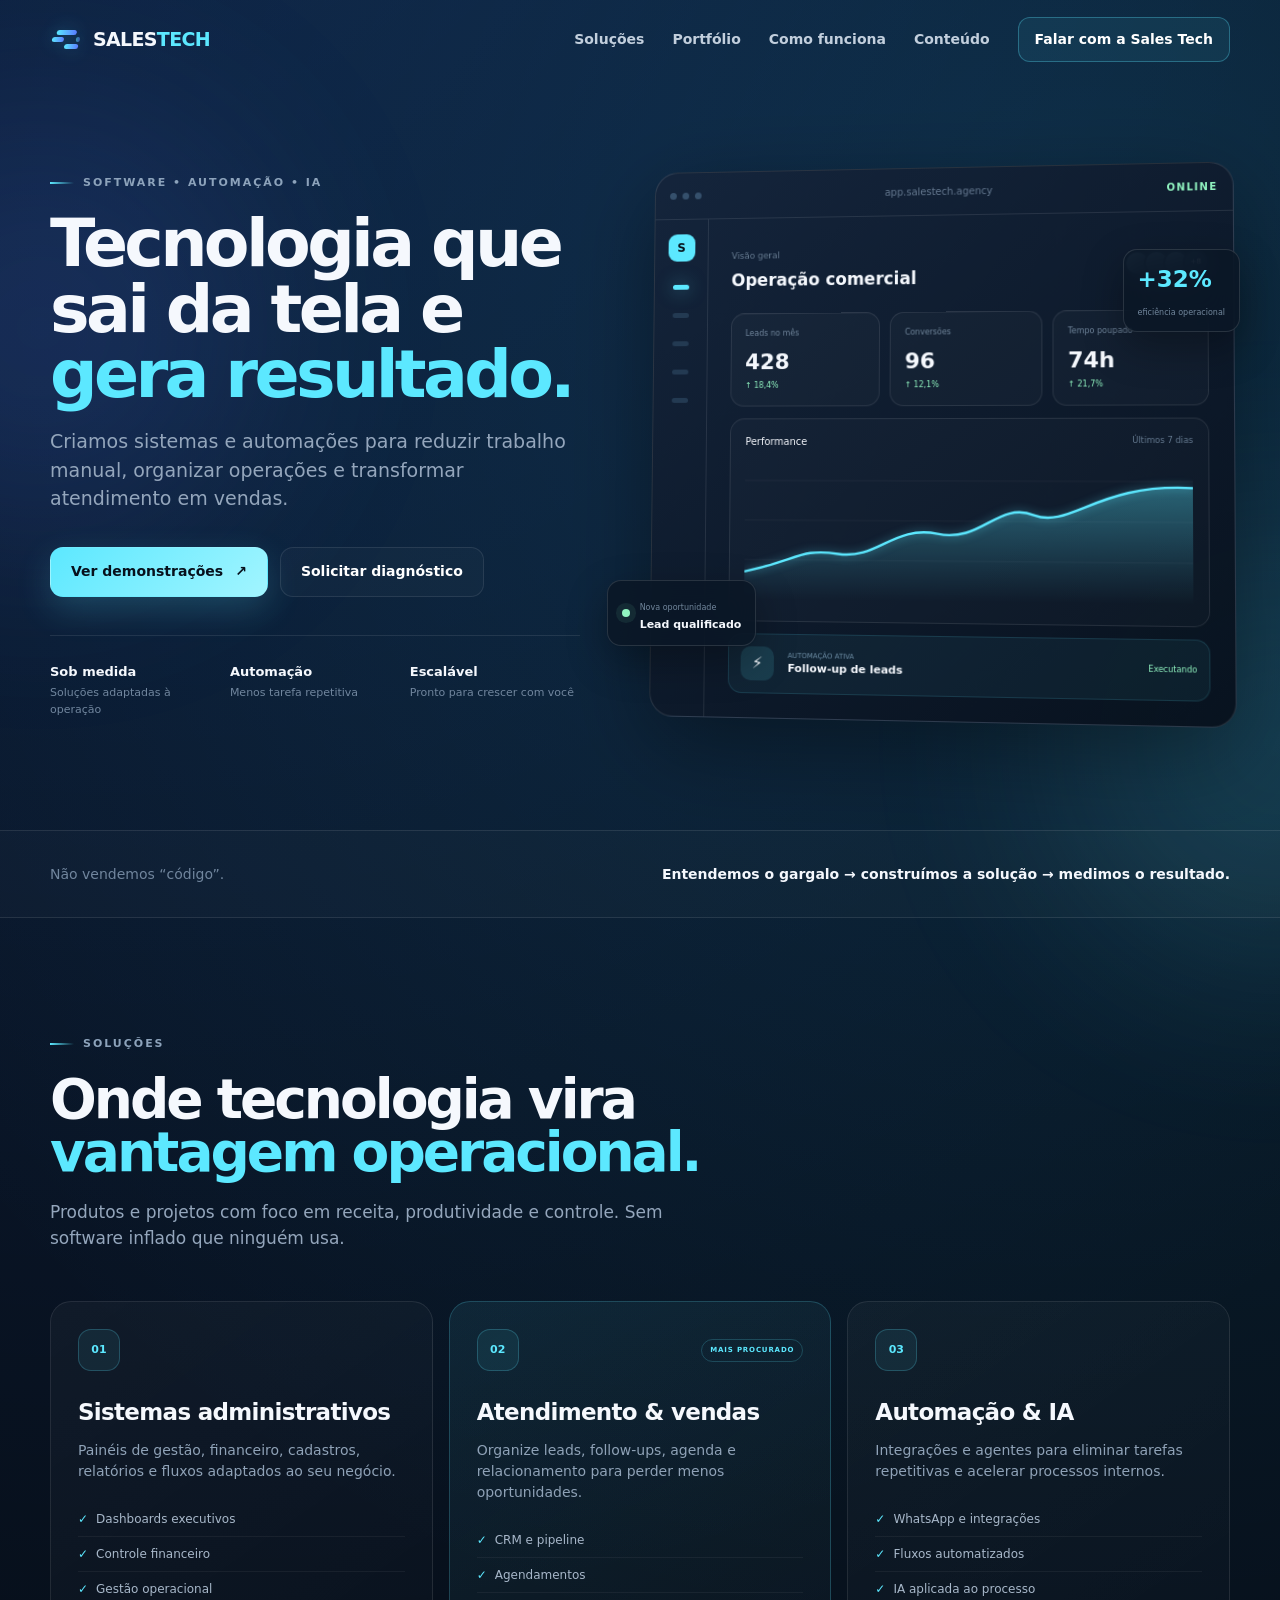
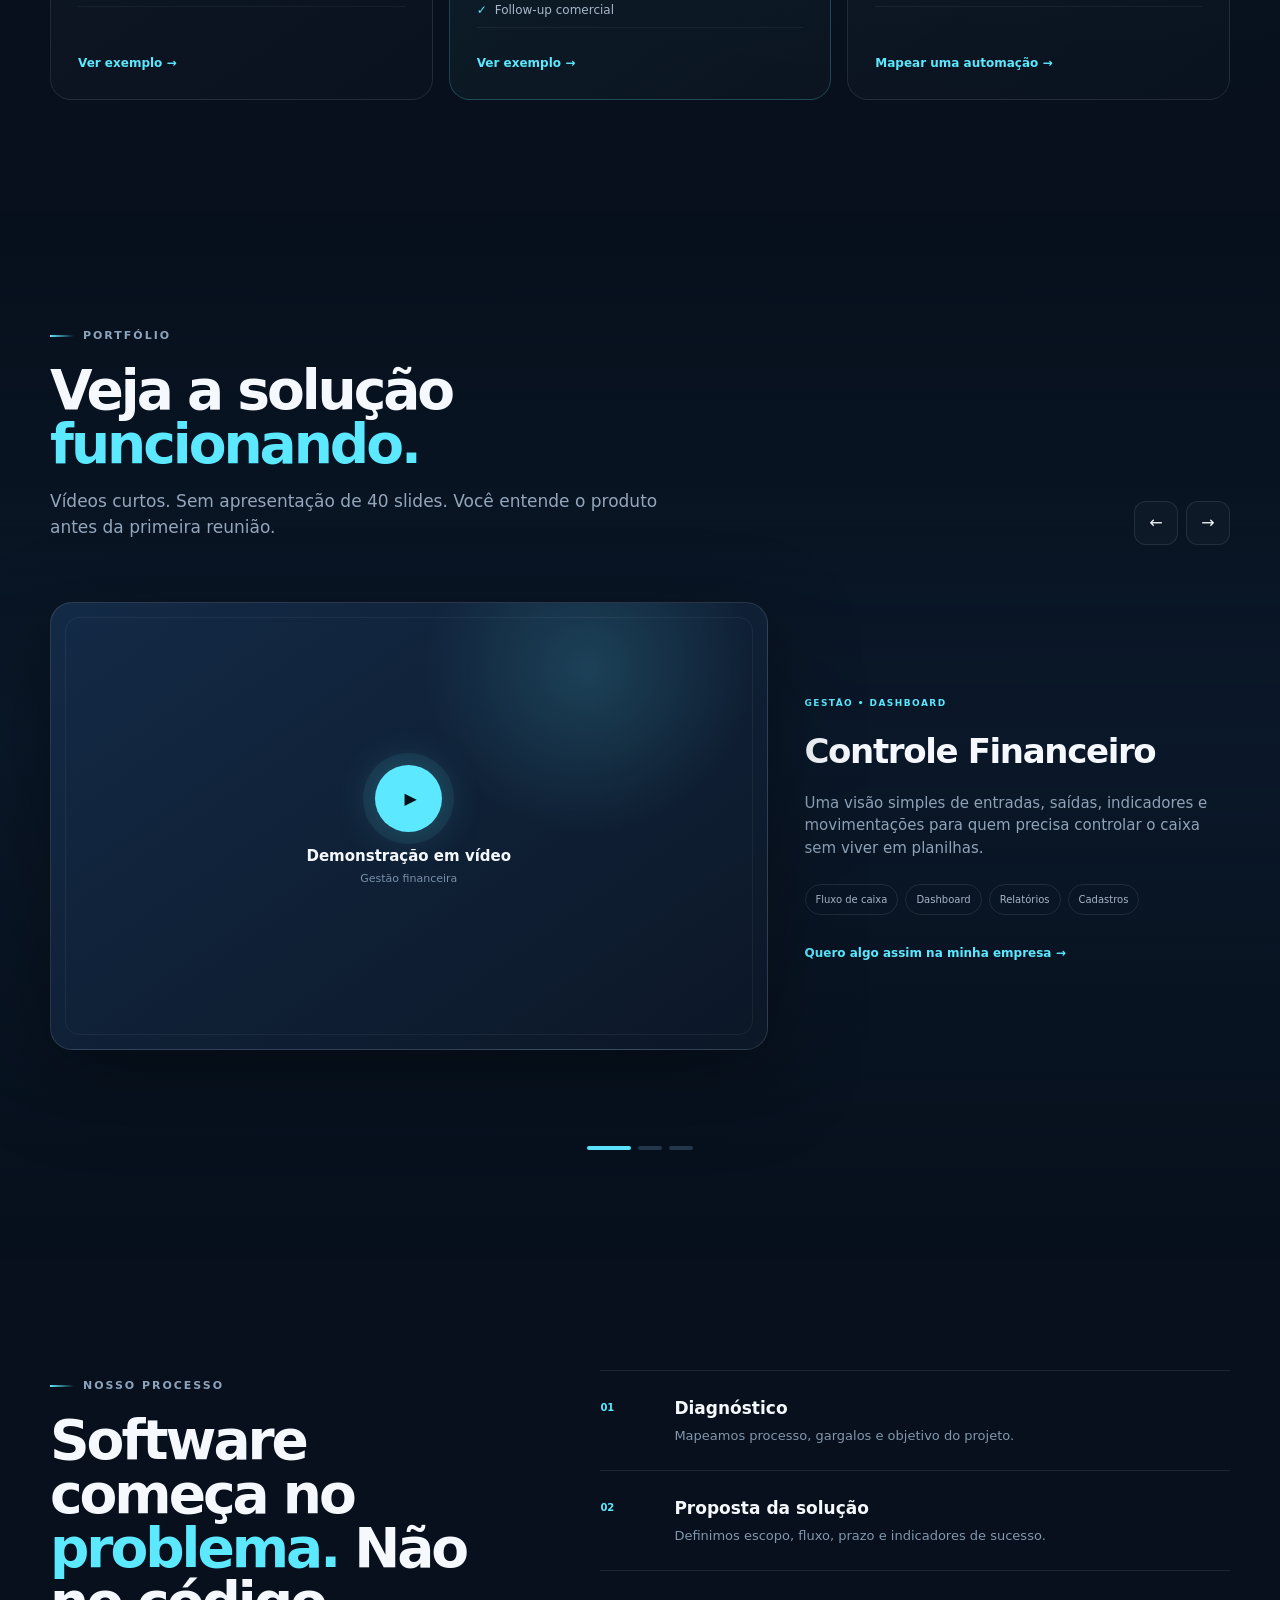
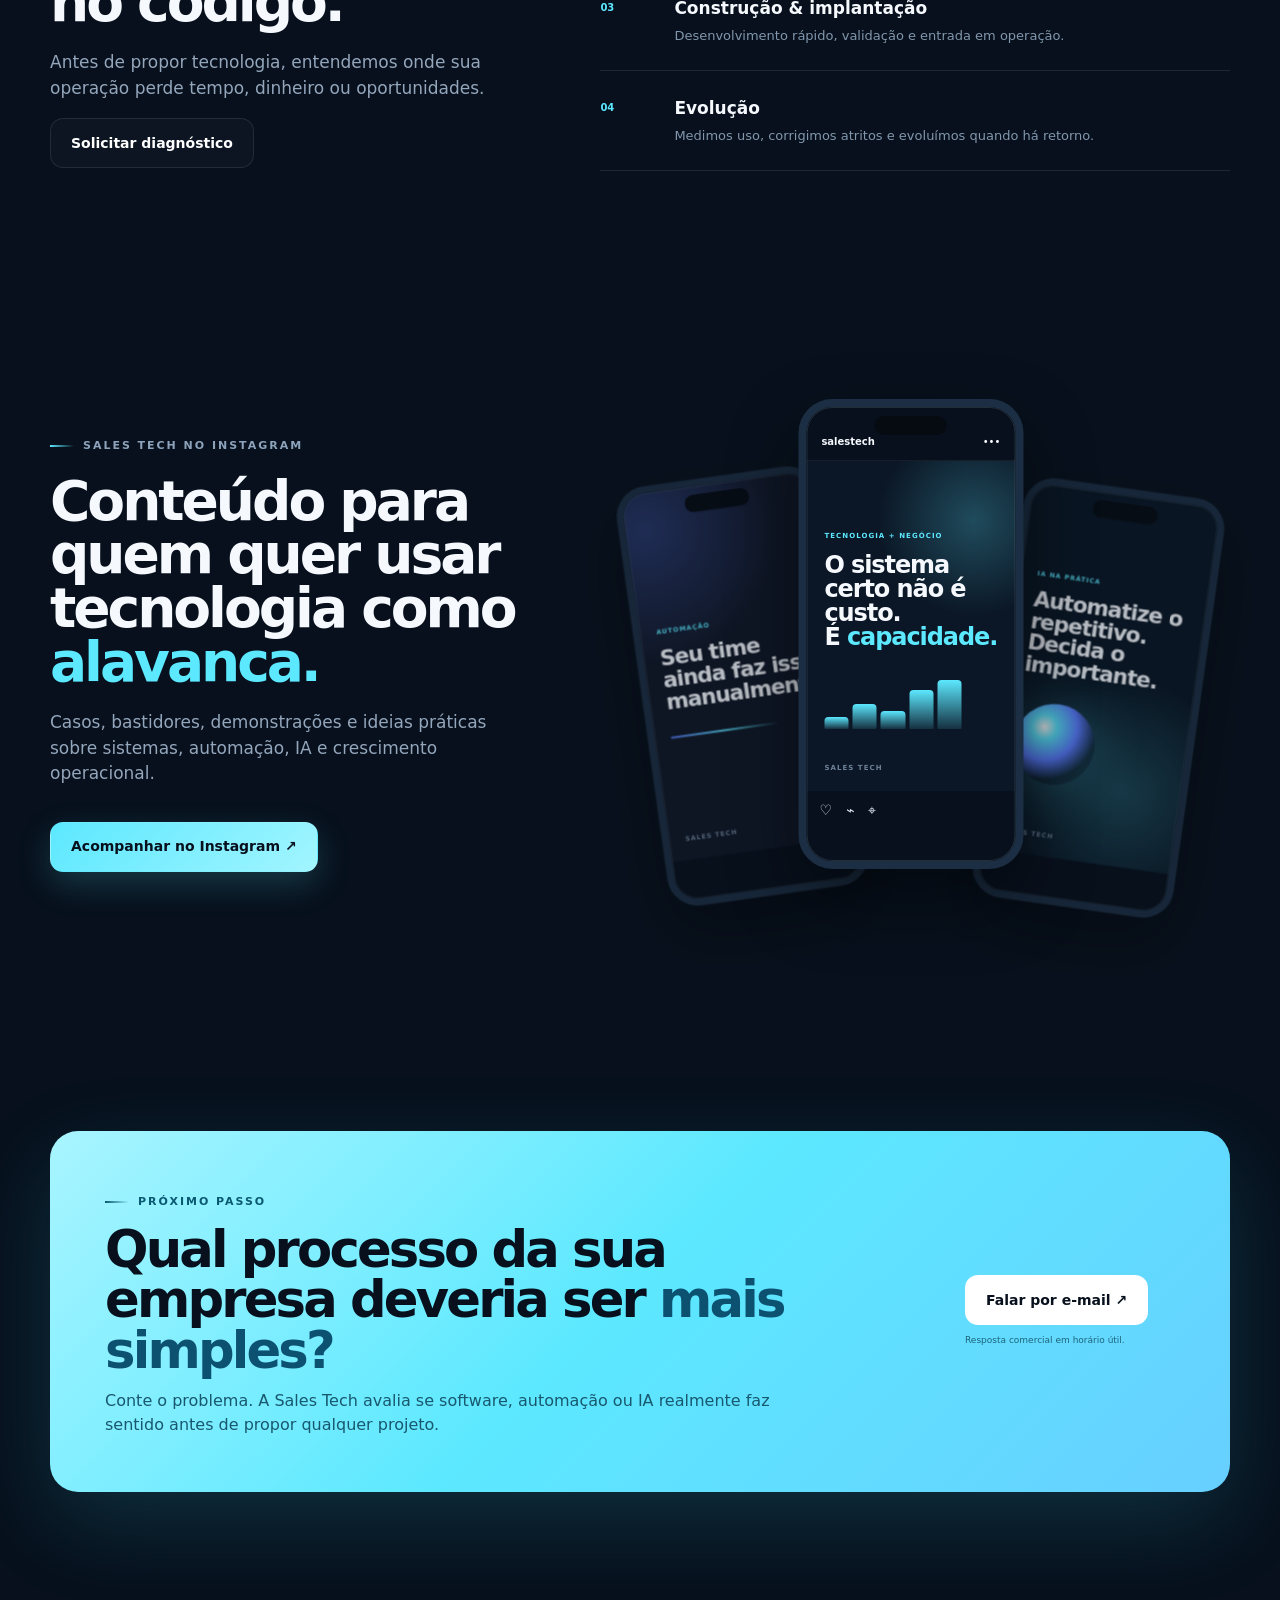
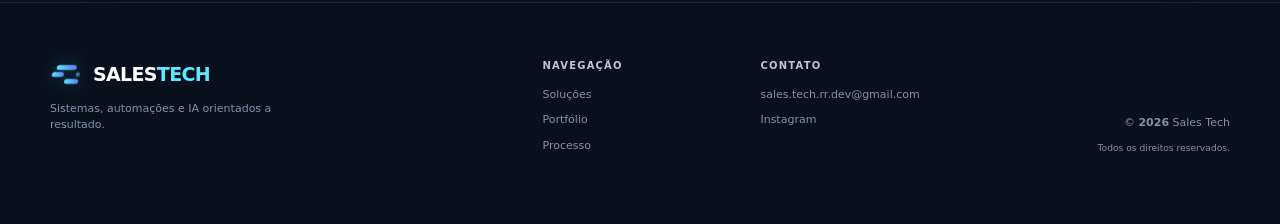
==== commit 7e55491d: "Use commercial email as primary contact" ====
--- a/index.html
+++ b/index.html
@@ -253,7 +253,7 @@
             <p>Conte o problema. A Sales Tech avalia se software, automação ou IA realmente faz sentido antes de propor qualquer projeto.</p>
           </div>
           <div class="cta-actions">
-            <a class="button button-light" href="#" id="whatsappLink">Falar pelo WhatsApp ↗</a>
+            <a class="button button-light" href="mailto:sales.tech.rr.dev@gmail.com?subject=Contato%20pelo%20site%20da%20Sales%20Tech">Falar por e-mail ↗</a>
             <small>Resposta comercial em horário útil.</small>
           </div>
         </div>
@@ -265,7 +265,7 @@
     <div class="container footer-grid">
       <div><a href="#topo" class="brand footer-brand"><span class="brand-mark"><span></span><span></span></span><span>SALES<span>TECH</span></span></a><p>Sistemas, automações e IA orientados a resultado.</p></div>
       <div><strong>Navegação</strong><a href="#solucoes">Soluções</a><a href="#portfolio">Portfólio</a><a href="#processo">Processo</a></div>
-      <div><strong>Contato</strong><a href="#contato">Solicitar diagnóstico</a><a href="#conteudo">Instagram</a></div>
+      <div><strong>Contato</strong><a href="mailto:sales.tech.rr.dev@gmail.com">sales.tech.rr.dev@gmail.com</a><a href="#conteudo">Instagram</a></div>
       <div class="footer-right"><span>© <b id="currentYear"></b> Sales Tech</span><small>Todos os direitos reservados.</small></div>
     </div>
   </footer>
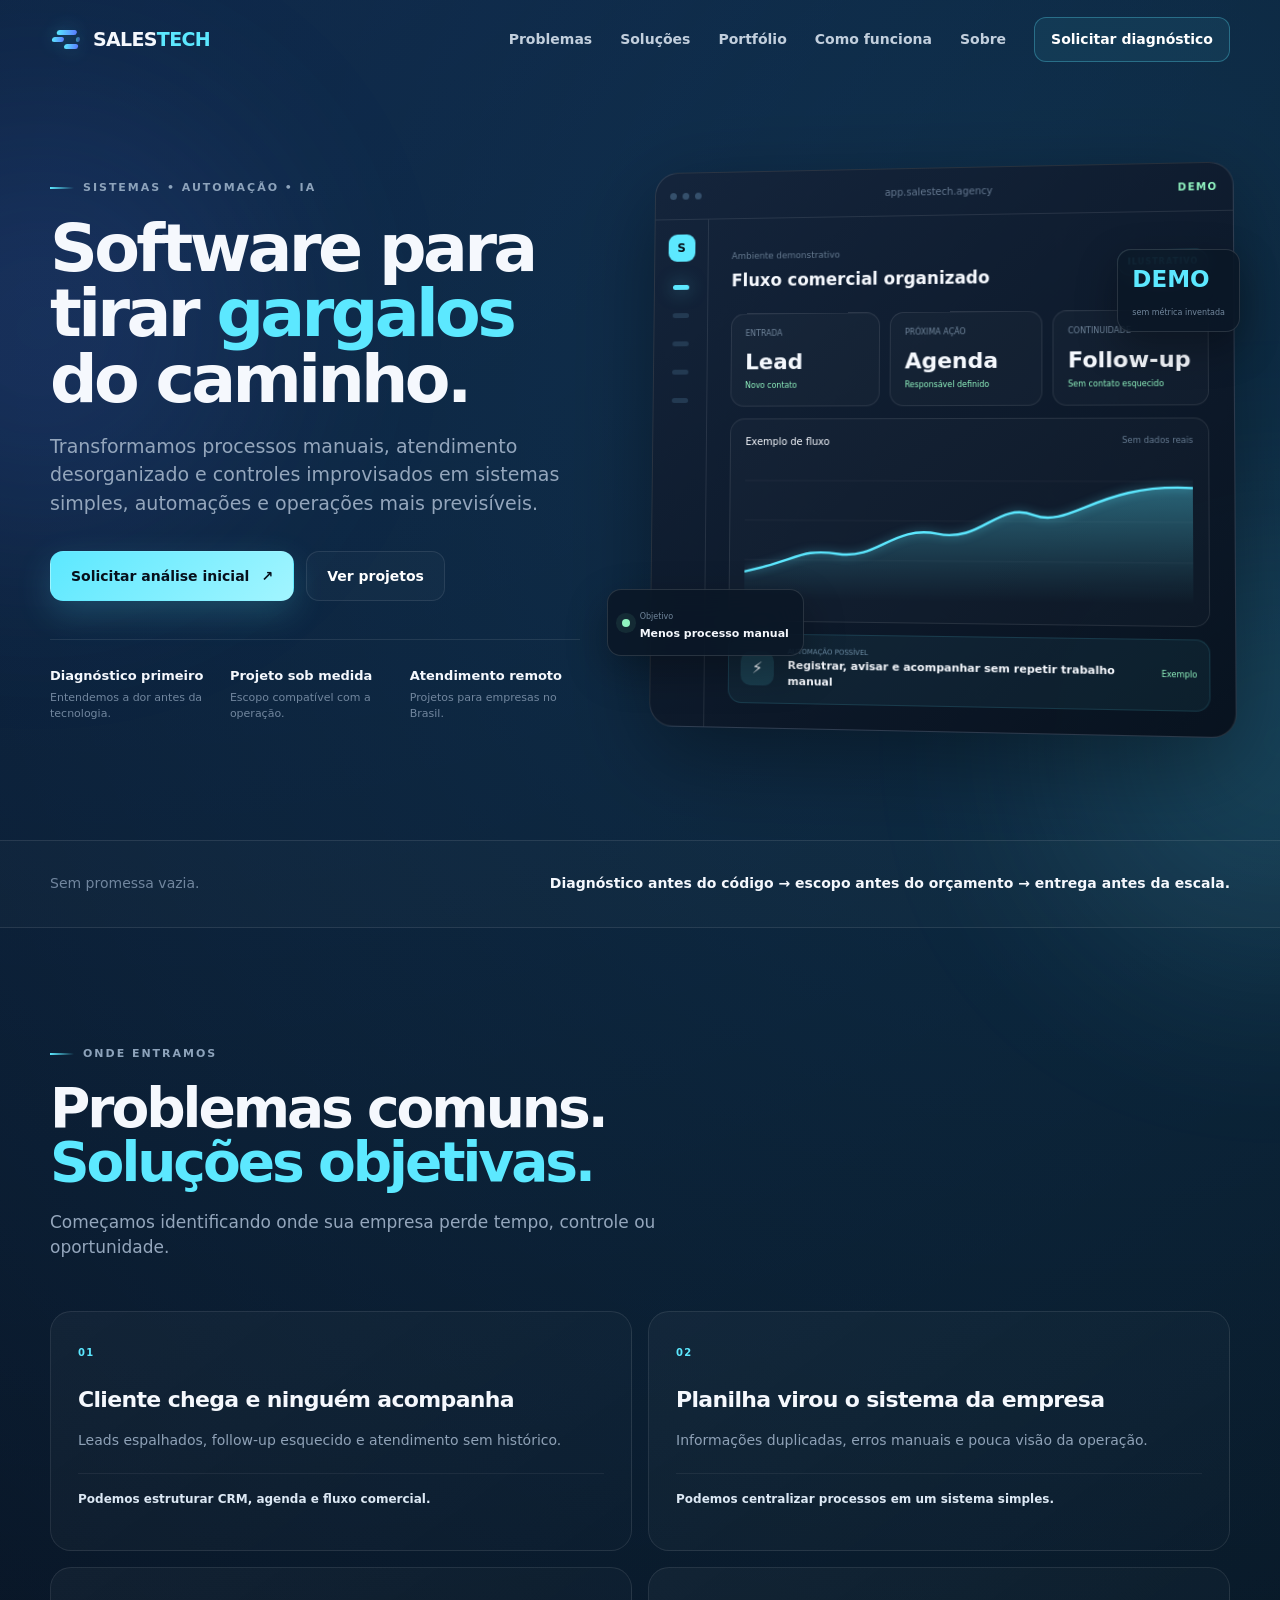
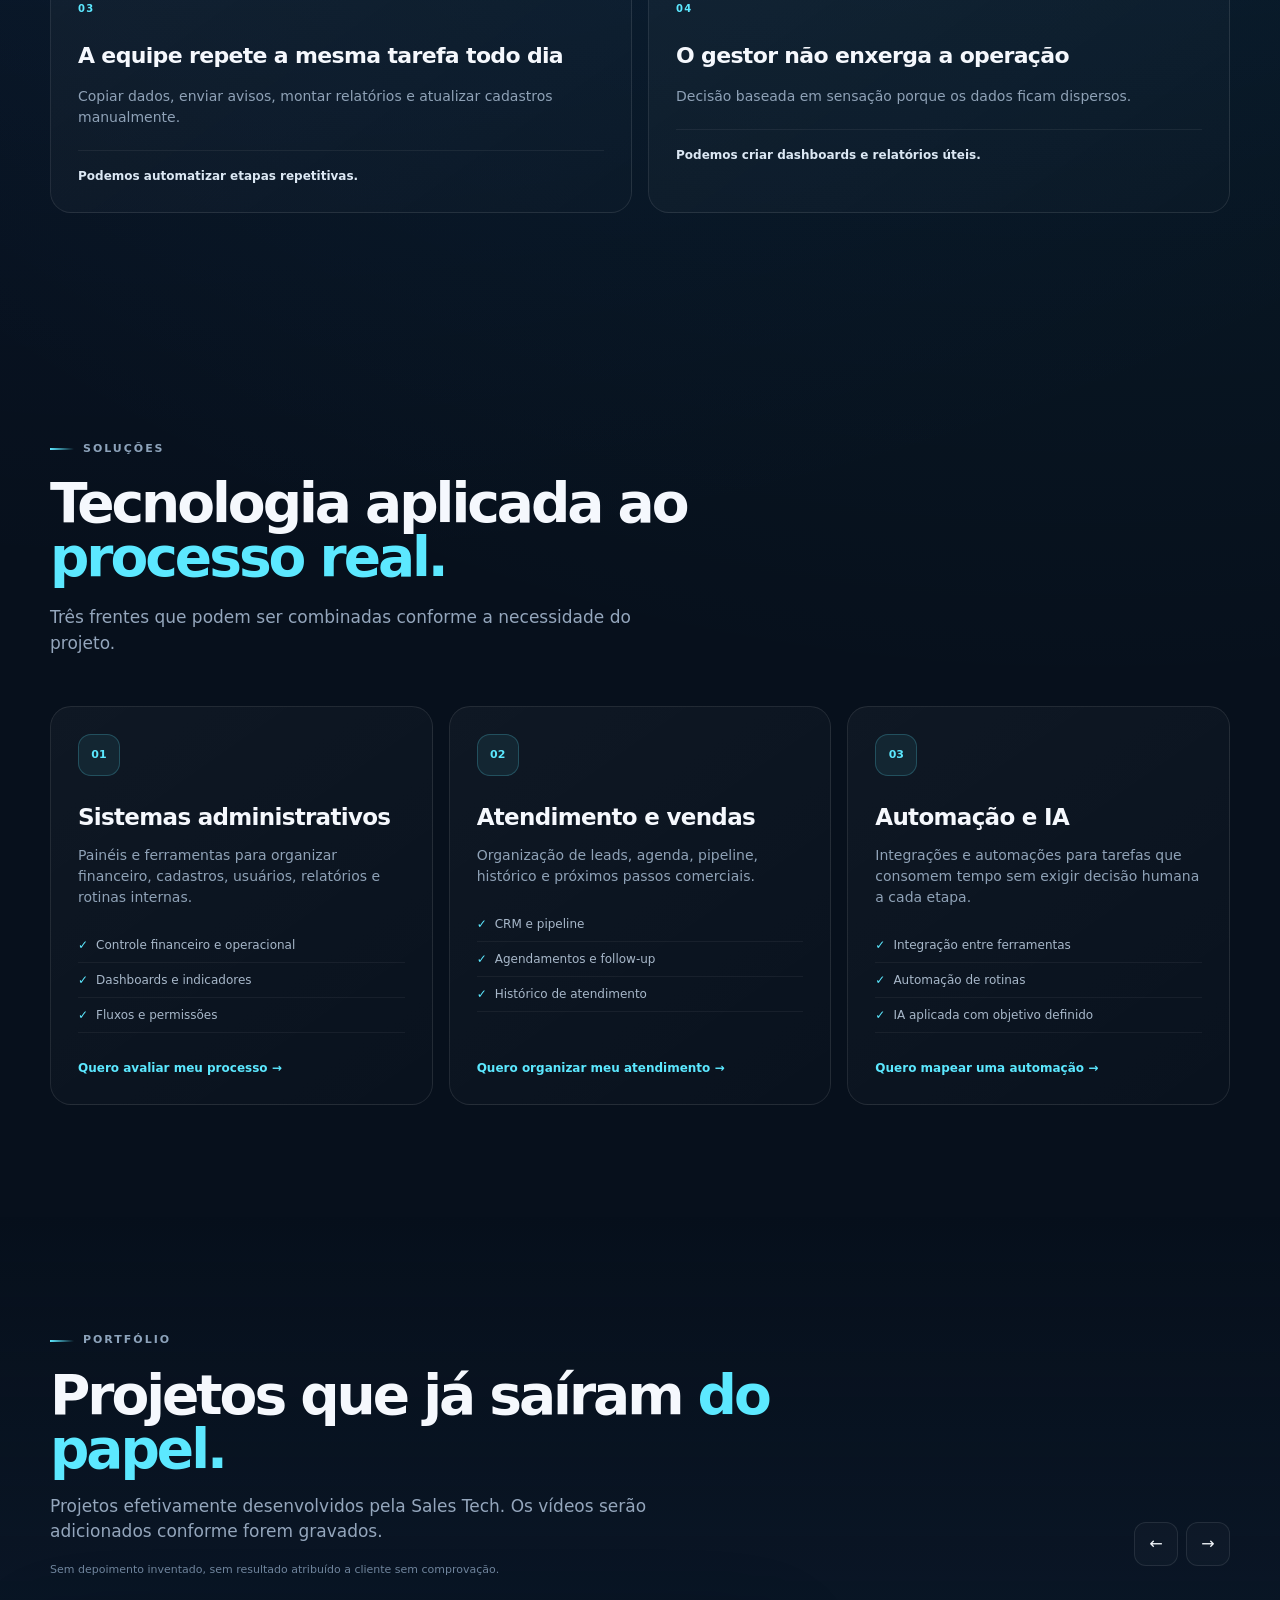
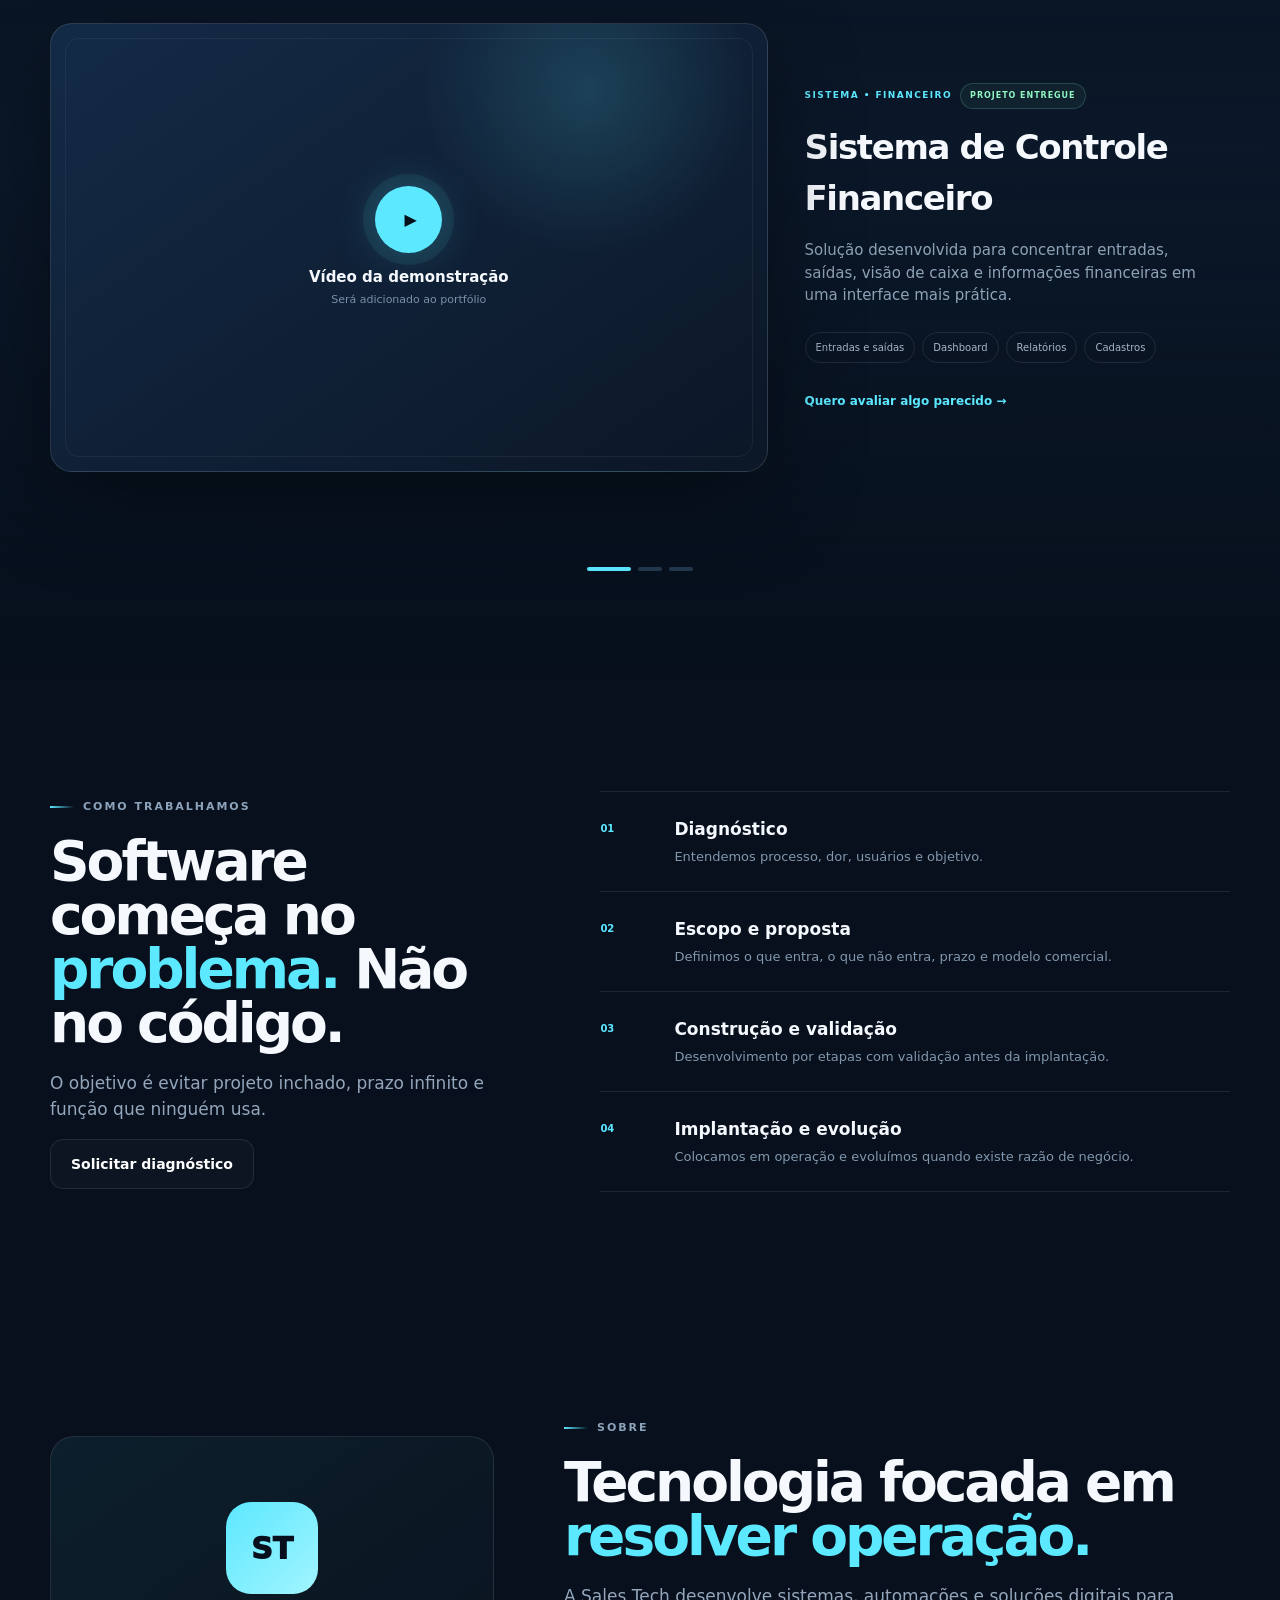
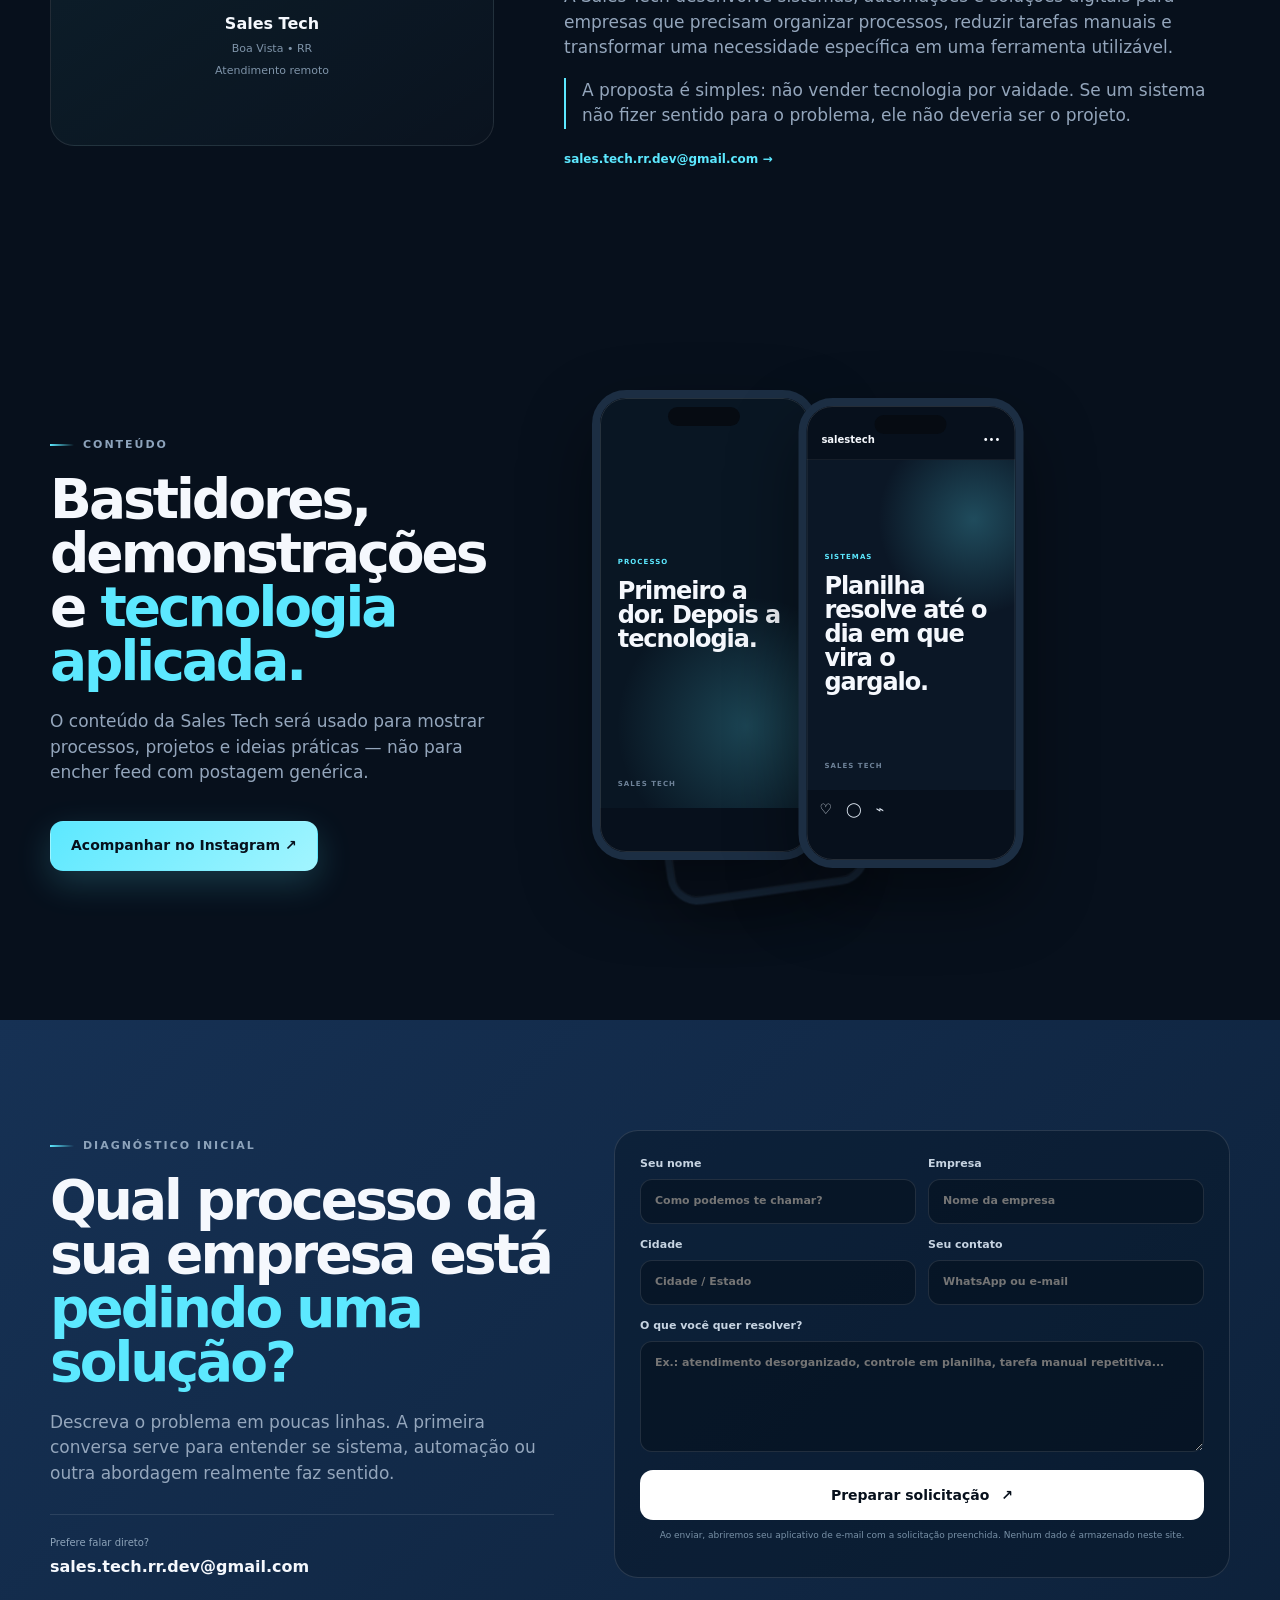
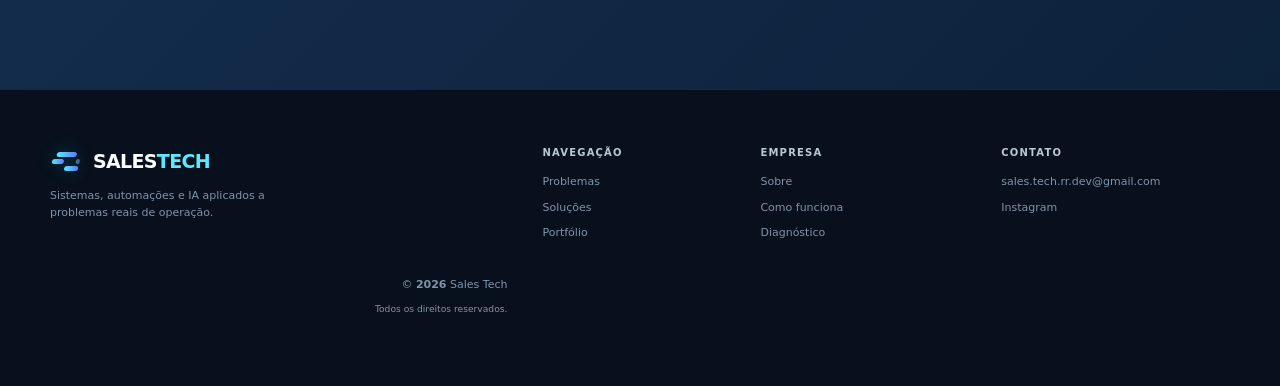
==== commit 6531fa2a: "Redesign Sales Tech site v2 for credibility and conversion" ====
--- a/index.html
+++ b/index.html
@@ -4,36 +4,28 @@
   <meta charset="utf-8" />
   <meta name="viewport" content="width=device-width, initial-scale=1" />
   <title>Sales Tech — Sistemas, automações e IA para empresas</title>
-  <meta name="description" content="A Sales Tech cria sistemas, automações e soluções com IA para empresas venderem mais, organizarem processos e ganharem produtividade." />
+  <meta name="description" content="A Sales Tech desenvolve sistemas sob medida, automações e soluções com IA para reduzir trabalho manual, organizar processos e melhorar a operação de empresas." />
   <meta name="theme-color" content="#08111f" />
-  <meta property="og:title" content="Sales Tech — Tecnologia que vira resultado" />
-  <meta property="og:description" content="Sistemas, automações e IA para empresas venderem mais e operarem melhor." />
+  <meta property="og:title" content="Sales Tech — Tecnologia aplicada a problemas reais" />
+  <meta property="og:description" content="Sistemas, automações e IA para organizar operações, reduzir tarefas manuais e melhorar atendimento." />
   <meta property="og:type" content="website" />
   <meta property="og:url" content="https://salestech.agency/" />
   <link rel="canonical" href="https://salestech.agency/" />
   <link rel="icon" href="assets/favicon.svg" type="image/svg+xml" />
   <link rel="stylesheet" href="styles.css" />
+  <style>
+    .demo-chip,.delivered-badge{display:inline-flex;width:max-content;padding:6px 9px;border-radius:999px;font-size:8px;letter-spacing:.12em;font-weight:900}.demo-chip{color:var(--cyan);border:1px solid rgba(92,232,255,.2);background:rgba(92,232,255,.05)}.delivered-badge{color:var(--lime);border:1px solid rgba(145,245,193,.18);background:rgba(145,245,193,.05)}.case-meta{display:flex;flex-wrap:wrap;gap:8px;align-items:center}.problems-grid{margin-top:50px;display:grid;grid-template-columns:repeat(2,1fr);gap:16px}.problem-card{border:1px solid var(--line);border-radius:21px;padding:27px;background:linear-gradient(145deg,rgba(255,255,255,.035),rgba(255,255,255,.012));min-height:240px}.problem-card b{color:var(--cyan);font-size:10px;letter-spacing:.12em}.problem-card h3{font-size:22px;letter-spacing:-.03em;margin:20px 0 10px}.problem-card p{color:#8fa2b7;font-size:14px}.problem-card strong{display:block;margin-top:22px;padding-top:16px;border-top:1px solid rgba(255,255,255,.06);font-size:12px;color:#dce8f4}.about-grid-v2{display:grid;grid-template-columns:.8fr 1.2fr;gap:70px;align-items:center}.about-card{min-height:310px;border:1px solid var(--line);border-radius:24px;background:linear-gradient(145deg,rgba(92,232,255,.07),rgba(255,255,255,.015));display:grid;place-items:center;text-align:center}.about-card .about-mark{width:92px;height:92px;display:grid;place-items:center;margin:0 auto 18px;border-radius:25px;background:linear-gradient(135deg,var(--cyan),#a2f5ff);color:#07101c;font-weight:950;font-size:30px}.about-card strong,.about-card span{display:block}.about-card span{color:#7f94a9;font-size:11px;margin-top:5px}.about-note{padding-left:16px;border-left:2px solid var(--cyan)}.diagnostic-section{background:linear-gradient(135deg,#163154,#0d213a)}.diagnostic-grid{display:grid;grid-template-columns:.9fr 1.1fr;gap:60px;align-items:start}.diagnostic-form{border:1px solid rgba(255,255,255,.12);background:rgba(5,15,27,.34);border-radius:24px;padding:25px}.form-row{display:grid;grid-template-columns:repeat(2,1fr);gap:12px}.diagnostic-form label{display:block;color:#c7d4e2;font-size:11px;font-weight:750;margin-bottom:13px}.diagnostic-form input,.diagnostic-form textarea{width:100%;margin-top:7px;padding:13px 14px;border-radius:12px;border:1px solid rgba(255,255,255,.11);background:rgba(4,13,24,.48);color:#fff;outline:none}.diagnostic-form input:focus,.diagnostic-form textarea:focus{border-color:rgba(92,232,255,.48)}.diagnostic-form textarea{resize:vertical}.form-submit{width:100%;border:0}.form-note{color:#7890a6;font-size:9px;text-align:center}.contact-direct{margin-top:28px;padding-top:20px;border-top:1px solid rgba(255,255,255,.1)}.contact-direct small,.contact-direct a{display:block}.contact-direct small{color:#8da3b9;font-size:10px}.contact-direct a{margin-top:5px;font-weight:800;word-break:break-all}.portfolio-honesty{margin-top:15px;color:#71869e;font-size:11px}.footer-contact a{word-break:break-all}@media(max-width:1040px){.about-grid-v2,.diagnostic-grid{grid-template-columns:1fr}.about-card{max-width:620px}}@media(max-width:760px){.problems-grid,.form-row{grid-template-columns:1fr}.about-grid-v2{gap:40px}}
+  </style>
+  <script type="application/ld+json">{"@context":"https://schema.org","@type":"Organization","name":"Sales Tech","url":"https://salestech.agency/","email":"sales.tech.rr.dev@gmail.com","description":"Desenvolvimento de sistemas, automações e soluções com IA para empresas."}</script>
 </head>
 <body>
-  <div class="ambient ambient-one"></div>
-  <div class="ambient ambient-two"></div>
+  <div class="ambient ambient-one"></div><div class="ambient ambient-two"></div>
 
   <header class="site-header" id="topo">
     <div class="container nav-wrap">
-      <a href="#topo" class="brand" aria-label="Sales Tech — início">
-        <span class="brand-mark" aria-hidden="true"><span></span><span></span></span>
-        <span>SALES<span>TECH</span></span>
-      </a>
-      <button class="menu-button" id="menuButton" aria-expanded="false" aria-controls="siteNav" aria-label="Abrir menu">
-        <span></span><span></span><span></span>
-      </button>
-      <nav class="nav" id="siteNav">
-        <a href="#solucoes">Soluções</a>
-        <a href="#portfolio">Portfólio</a>
-        <a href="#processo">Como funciona</a>
-        <a href="#conteudo">Conteúdo</a>
-        <a class="nav-cta" href="#contato">Falar com a Sales Tech</a>
-      </nav>
+      <a href="#topo" class="brand" aria-label="Sales Tech — início"><span class="brand-mark" aria-hidden="true"><span></span><span></span></span><span>SALES<span>TECH</span></span></a>
+      <button class="menu-button" id="menuButton" aria-expanded="false" aria-controls="siteNav" aria-label="Abrir menu"><span></span><span></span><span></span></button>
+      <nav class="nav" id="siteNav"><a href="#problemas">Problemas</a><a href="#solucoes">Soluções</a><a href="#portfolio">Portfólio</a><a href="#processo">Como funciona</a><a href="#sobre">Sobre</a><a class="nav-cta" href="#diagnostico">Solicitar diagnóstico</a></nav>
     </div>
   </header>
 
@@ -41,244 +33,84 @@
     <section class="hero section-pad">
       <div class="container hero-grid">
         <div class="hero-copy reveal">
-          <div class="eyebrow"><span></span> SOFTWARE • AUTOMAÇÃO • IA</div>
-          <h1>Tecnologia que sai da tela e <em>gera resultado.</em></h1>
-          <p class="hero-lead">Criamos sistemas e automações para reduzir trabalho manual, organizar operações e transformar atendimento em vendas.</p>
-          <div class="hero-actions">
-            <a class="button button-primary" href="#portfolio">Ver demonstrações <span>↗</span></a>
-            <a class="button button-ghost" href="#contato">Solicitar diagnóstico</a>
-          </div>
-          <div class="hero-trust">
-            <div><strong>Sob medida</strong><span>Soluções adaptadas à operação</span></div>
-            <div><strong>Automação</strong><span>Menos tarefa repetitiva</span></div>
-            <div><strong>Escalável</strong><span>Pronto para crescer com você</span></div>
-          </div>
+          <div class="eyebrow"><span></span> SISTEMAS • AUTOMAÇÃO • IA</div>
+          <h1>Software para tirar <em>gargalos</em> do caminho.</h1>
+          <p class="hero-lead">Transformamos processos manuais, atendimento desorganizado e controles improvisados em sistemas simples, automações e operações mais previsíveis.</p>
+          <div class="hero-actions"><a class="button button-primary" href="#diagnostico">Solicitar análise inicial <span>↗</span></a><a class="button button-ghost" href="#portfolio">Ver projetos</a></div>
+          <div class="hero-trust"><div><strong>Diagnóstico primeiro</strong><span>Entendemos a dor antes da tecnologia.</span></div><div><strong>Projeto sob medida</strong><span>Escopo compatível com a operação.</span></div><div><strong>Atendimento remoto</strong><span>Projetos para empresas no Brasil.</span></div></div>
         </div>
 
-        <div class="hero-visual reveal delay-1" aria-label="Prévia de dashboard Sales Tech">
+        <div class="hero-visual reveal delay-1" aria-label="Dashboard demonstrativo da Sales Tech">
           <div class="dashboard-shell">
-            <div class="window-bar">
-              <div class="dots"><i></i><i></i><i></i></div>
-              <div class="window-url">app.salestech.agency</div>
-              <div class="window-status">ONLINE</div>
-            </div>
+            <div class="window-bar"><div class="dots"><i></i><i></i><i></i></div><div class="window-url">app.salestech.agency</div><div class="window-status">DEMO</div></div>
             <div class="dashboard-grid">
-              <aside class="dash-side">
-                <div class="mini-logo"><b>S</b></div>
-                <span class="active"></span><span></span><span></span><span></span><span></span>
-              </aside>
+              <aside class="dash-side"><div class="mini-logo"><b>S</b></div><span class="active"></span><span></span><span></span><span></span><span></span></aside>
               <div class="dash-main">
-                <div class="dash-top">
-                  <div><small>Visão geral</small><h3>Operação comercial</h3></div>
-                  <div class="avatar-stack"><i></i><i></i><i></i><b>+8</b></div>
-                </div>
-                <div class="metric-row">
-                  <article><small>Leads no mês</small><strong>428</strong><span>↑ 18,4%</span></article>
-                  <article><small>Conversões</small><strong>96</strong><span>↑ 12,1%</span></article>
-                  <article><small>Tempo poupado</small><strong>74h</strong><span>↑ 21,7%</span></article>
-                </div>
-                <div class="chart-card">
-                  <div class="chart-head"><span>Performance</span><small>Últimos 7 dias</small></div>
-                  <svg viewBox="0 0 560 180" role="img" aria-label="Gráfico ilustrativo de crescimento">
-                    <defs><linearGradient id="area" x1="0" y1="0" x2="0" y2="1"><stop offset="0" stop-color="#57e6ff" stop-opacity=".35"/><stop offset="1" stop-color="#57e6ff" stop-opacity="0"/></linearGradient></defs>
-                    <g class="grid-lines"><line x1="0" y1="30" x2="560" y2="30"/><line x1="0" y1="80" x2="560" y2="80"/><line x1="0" y1="130" x2="560" y2="130"/></g>
-                    <path class="area" d="M0 145 C70 130, 70 115, 120 122 S190 85, 245 96 S320 55, 365 72 S445 31, 560 38 L560 180 L0 180 Z"/>
-                    <path class="line" d="M0 145 C70 130, 70 115, 120 122 S190 85, 245 96 S320 55, 365 72 S445 31, 560 38"/>
-                  </svg>
-                </div>
-                <div class="automation-card"><div class="pulse-icon">⚡</div><div><small>AUTOMAÇÃO ATIVA</small><strong>Follow-up de leads</strong></div><span>Executando</span></div>
+                <div class="dash-top"><div><small>Ambiente demonstrativo</small><h3>Fluxo comercial organizado</h3></div><span class="demo-chip">ILUSTRATIVO</span></div>
+                <div class="metric-row"><article><small>ENTRADA</small><strong>Lead</strong><span>Novo contato</span></article><article><small>PRÓXIMA AÇÃO</small><strong>Agenda</strong><span>Responsável definido</span></article><article><small>CONTINUIDADE</small><strong>Follow-up</strong><span>Sem contato esquecido</span></article></div>
+                <div class="chart-card"><div class="chart-head"><span>Exemplo de fluxo</span><small>Sem dados reais</small></div><svg viewBox="0 0 560 180" role="img" aria-label="Gráfico meramente ilustrativo"><defs><linearGradient id="area" x1="0" y1="0" x2="0" y2="1"><stop offset="0" stop-color="#57e6ff" stop-opacity=".35"/><stop offset="1" stop-color="#57e6ff" stop-opacity="0"/></linearGradient></defs><g class="grid-lines"><line x1="0" y1="30" x2="560" y2="30"/><line x1="0" y1="80" x2="560" y2="80"/><line x1="0" y1="130" x2="560" y2="130"/></g><path class="area" d="M0 145 C70 130,70 115,120 122 S190 85,245 96 S320 55,365 72 S445 31,560 38 L560 180 L0 180 Z"/><path class="line" d="M0 145 C70 130,70 115,120 122 S190 85,245 96 S320 55,365 72 S445 31,560 38"/></svg></div>
+                <div class="automation-card"><div class="pulse-icon">⚡</div><div><small>AUTOMAÇÃO POSSÍVEL</small><strong>Registrar, avisar e acompanhar sem repetir trabalho manual</strong></div><span>Exemplo</span></div>
               </div>
             </div>
           </div>
-          <div class="floating-card fc-one"><span class="status-dot"></span><div><small>Nova oportunidade</small><strong>Lead qualificado</strong></div></div>
-          <div class="floating-card fc-two"><strong>+32%</strong><span>eficiência operacional</span></div>
+          <div class="floating-card fc-one"><span class="status-dot"></span><div><small>Objetivo</small><strong>Menos processo manual</strong></div></div><div class="floating-card fc-two"><strong>DEMO</strong><span>sem métrica inventada</span></div>
         </div>
       </div>
     </section>
 
-    <section class="proof-strip">
-      <div class="container proof-inner">
-        <span>Não vendemos “código”.</span>
-        <strong>Entendemos o gargalo → construímos a solução → medimos o resultado.</strong>
+    <section class="proof-strip"><div class="container proof-inner"><span>Sem promessa vazia.</span><strong>Diagnóstico antes do código → escopo antes do orçamento → entrega antes da escala.</strong></div></section>
+
+    <section id="problemas" class="section-pad">
+      <div class="container">
+        <div class="section-heading reveal"><div class="eyebrow"><span></span> ONDE ENTRAMOS</div><h2>Problemas comuns. <em>Soluções objetivas.</em></h2><p>Começamos identificando onde sua empresa perde tempo, controle ou oportunidade.</p></div>
+        <div class="problems-grid">
+          <article class="problem-card reveal"><b>01</b><h3>Cliente chega e ninguém acompanha</h3><p>Leads espalhados, follow-up esquecido e atendimento sem histórico.</p><strong>Podemos estruturar CRM, agenda e fluxo comercial.</strong></article>
+          <article class="problem-card reveal delay-1"><b>02</b><h3>Planilha virou o sistema da empresa</h3><p>Informações duplicadas, erros manuais e pouca visão da operação.</p><strong>Podemos centralizar processos em um sistema simples.</strong></article>
+          <article class="problem-card reveal delay-2"><b>03</b><h3>A equipe repete a mesma tarefa todo dia</h3><p>Copiar dados, enviar avisos, montar relatórios e atualizar cadastros manualmente.</p><strong>Podemos automatizar etapas repetitivas.</strong></article>
+          <article class="problem-card reveal delay-2"><b>04</b><h3>O gestor não enxerga a operação</h3><p>Decisão baseada em sensação porque os dados ficam dispersos.</p><strong>Podemos criar dashboards e relatórios úteis.</strong></article>
+        </div>
       </div>
     </section>
 
     <section id="solucoes" class="section-pad">
       <div class="container">
-        <div class="section-heading reveal">
-          <div class="eyebrow"><span></span> SOLUÇÕES</div>
-          <h2>Onde tecnologia vira <em>vantagem operacional.</em></h2>
-          <p>Produtos e projetos com foco em receita, produtividade e controle. Sem software inflado que ninguém usa.</p>
-        </div>
+        <div class="section-heading reveal"><div class="eyebrow"><span></span> SOLUÇÕES</div><h2>Tecnologia aplicada ao <em>processo real.</em></h2><p>Três frentes que podem ser combinadas conforme a necessidade do projeto.</p></div>
         <div class="solutions-grid">
-          <article class="solution-card reveal">
-            <div class="solution-icon">01</div>
-            <h3>Sistemas administrativos</h3>
-            <p>Painéis de gestão, financeiro, cadastros, relatórios e fluxos adaptados ao seu negócio.</p>
-            <ul><li>Dashboards executivos</li><li>Controle financeiro</li><li>Gestão operacional</li></ul>
-            <a href="#portfolio">Ver exemplo <span>→</span></a>
-          </article>
-          <article class="solution-card featured reveal delay-1">
-            <div class="solution-top"><div class="solution-icon">02</div><span class="badge">MAIS PROCURADO</span></div>
-            <h3>Atendimento & vendas</h3>
-            <p>Organize leads, follow-ups, agenda e relacionamento para perder menos oportunidades.</p>
-            <ul><li>CRM e pipeline</li><li>Agendamentos</li><li>Follow-up comercial</li></ul>
-            <a href="#portfolio">Ver exemplo <span>→</span></a>
-          </article>
-          <article class="solution-card reveal delay-2">
-            <div class="solution-icon">03</div>
-            <h3>Automação & IA</h3>
-            <p>Integrações e agentes para eliminar tarefas repetitivas e acelerar processos internos.</p>
-            <ul><li>WhatsApp e integrações</li><li>Fluxos automatizados</li><li>IA aplicada ao processo</li></ul>
-            <a href="#contato">Mapear uma automação <span>→</span></a>
-          </article>
+          <article class="solution-card reveal"><div class="solution-icon">01</div><h3>Sistemas administrativos</h3><p>Painéis e ferramentas para organizar financeiro, cadastros, usuários, relatórios e rotinas internas.</p><ul><li>Controle financeiro e operacional</li><li>Dashboards e indicadores</li><li>Fluxos e permissões</li></ul><a href="#diagnostico">Quero avaliar meu processo <span>→</span></a></article>
+          <article class="solution-card reveal delay-1"><div class="solution-icon">02</div><h3>Atendimento e vendas</h3><p>Organização de leads, agenda, pipeline, histórico e próximos passos comerciais.</p><ul><li>CRM e pipeline</li><li>Agendamentos e follow-up</li><li>Histórico de atendimento</li></ul><a href="#diagnostico">Quero organizar meu atendimento <span>→</span></a></article>
+          <article class="solution-card reveal delay-2"><div class="solution-icon">03</div><h3>Automação e IA</h3><p>Integrações e automações para tarefas que consomem tempo sem exigir decisão humana a cada etapa.</p><ul><li>Integração entre ferramentas</li><li>Automação de rotinas</li><li>IA aplicada com objetivo definido</li></ul><a href="#diagnostico">Quero mapear uma automação <span>→</span></a></article>
         </div>
       </div>
     </section>
 
     <section id="portfolio" class="portfolio-section section-pad">
       <div class="container">
-        <div class="portfolio-head reveal">
-          <div class="section-heading compact">
-            <div class="eyebrow"><span></span> PORTFÓLIO</div>
-            <h2>Veja a solução <em>funcionando.</em></h2>
-            <p>Vídeos curtos. Sem apresentação de 40 slides. Você entende o produto antes da primeira reunião.</p>
-          </div>
-          <div class="portfolio-nav"><button id="prevProject" aria-label="Projeto anterior">←</button><button id="nextProject" aria-label="Próximo projeto">→</button></div>
-        </div>
-
+        <div class="portfolio-head reveal"><div class="section-heading compact"><div class="eyebrow"><span></span> PORTFÓLIO</div><h2>Projetos que já saíram <em>do papel.</em></h2><p>Projetos efetivamente desenvolvidos pela Sales Tech. Os vídeos serão adicionados conforme forem gravados.</p><div class="portfolio-honesty">Sem depoimento inventado, sem resultado atribuído a cliente sem comprovação.</div></div><div class="portfolio-nav"><button id="prevProject" aria-label="Projeto anterior">←</button><button id="nextProject" aria-label="Próximo projeto">→</button></div></div>
         <div class="project-stage reveal delay-1">
-          <article class="project-card active" data-project="0">
-            <div class="video-frame" data-video-url="">
-              <div class="video-placeholder">
-                <div class="play-button">▶</div>
-                <div><strong>Demonstração em vídeo</strong><span>Gestão financeira</span></div>
-              </div>
-            </div>
-            <div class="project-info">
-              <span class="project-tag">GESTÃO • DASHBOARD</span>
-              <h3>Controle Financeiro</h3>
-              <p>Uma visão simples de entradas, saídas, indicadores e movimentações para quem precisa controlar o caixa sem viver em planilhas.</p>
-              <div class="feature-pills"><span>Fluxo de caixa</span><span>Dashboard</span><span>Relatórios</span><span>Cadastros</span></div>
-              <a class="text-link" href="#contato">Quero algo assim na minha empresa →</a>
-            </div>
-          </article>
-
-          <article class="project-card" data-project="1">
-            <div class="video-frame" data-video-url="">
-              <div class="video-placeholder">
-                <div class="play-button">▶</div>
-                <div><strong>Demonstração em vídeo</strong><span>Atendimento & CRM</span></div>
-              </div>
-            </div>
-            <div class="project-info">
-              <span class="project-tag">CRM • ATENDIMENTO</span>
-              <h3>Central de Atendimento</h3>
-              <p>Leads, etapas comerciais, tarefas e follow-ups em uma única operação para reduzir contatos esquecidos e acelerar o fechamento.</p>
-              <div class="feature-pills"><span>Pipeline</span><span>Leads</span><span>Agenda</span><span>Follow-up</span></div>
-              <a class="text-link" href="#contato">Quero algo assim na minha empresa →</a>
-            </div>
-          </article>
-
-          <article class="project-card" data-project="2">
-            <div class="video-frame" data-video-url="">
-              <div class="video-placeholder">
-                <div class="play-button">▶</div>
-                <div><strong>Demonstração em vídeo</strong><span>Sistema personalizado</span></div>
-              </div>
-            </div>
-            <div class="project-info">
-              <span class="project-tag">SOB MEDIDA • OPERAÇÃO</span>
-              <h3>Sistema Personalizado</h3>
-              <p>Projeto desenvolvido a partir do fluxo real do negócio, com menos improviso, centralização de informação e indicadores úteis.</p>
-              <div class="feature-pills"><span>Processos</span><span>Usuários</span><span>Permissões</span><span>Indicadores</span></div>
-              <a class="text-link" href="#contato">Quero mapear meu processo →</a>
-            </div>
-          </article>
+          <article class="project-card active" data-project="0"><div class="video-frame" data-video-url=""><div class="video-placeholder"><div class="play-button">▶</div><div><strong>Vídeo da demonstração</strong><span>Será adicionado ao portfólio</span></div></div></div><div class="project-info"><div class="case-meta"><span class="project-tag">SISTEMA • FINANCEIRO</span><span class="delivered-badge">PROJETO ENTREGUE</span></div><h3>Sistema de Controle Financeiro</h3><p>Solução desenvolvida para concentrar entradas, saídas, visão de caixa e informações financeiras em uma interface mais prática.</p><div class="feature-pills"><span>Entradas e saídas</span><span>Dashboard</span><span>Relatórios</span><span>Cadastros</span></div><a class="text-link" href="#diagnostico">Quero avaliar algo parecido →</a></div></article>
+          <article class="project-card" data-project="1"><div class="video-frame" data-video-url=""><div class="video-placeholder"><div class="play-button">▶</div><div><strong>Vídeo da demonstração</strong><span>Será adicionado ao portfólio</span></div></div></div><div class="project-info"><div class="case-meta"><span class="project-tag">SISTEMA • SOB MEDIDA</span><span class="delivered-badge">PROJETO ENTREGUE</span></div><h3>Sistema Personalizado</h3><p>Projeto desenvolvido a partir de uma necessidade específica, com fluxo próprio, cadastros e recursos adaptados à rotina do usuário.</p><div class="feature-pills"><span>Fluxo próprio</span><span>Usuários</span><span>Cadastros</span><span>Operação</span></div><a class="text-link" href="#diagnostico">Quero mapear meu processo →</a></div></article>
+          <article class="project-card" data-project="2"><div class="video-frame" data-video-url=""><div class="video-placeholder"><div class="play-button">▶</div><div><strong>Vídeo da demonstração</strong><span>Será adicionado ao portfólio</span></div></div></div><div class="project-info"><div class="case-meta"><span class="project-tag">WEB • INSTITUCIONAL</span><span class="delivered-badge">PROJETO ENTREGUE</span></div><h3>Website Institucional</h3><p>Presença digital responsiva para apresentar serviços, facilitar contato e dar uma referência profissional para quem pesquisa a empresa.</p><div class="feature-pills"><span>Responsivo</span><span>Contato</span><span>Apresentação</span><span>Web</span></div><a class="text-link" href="#diagnostico">Quero uma presença digital melhor →</a></div></article>
         </div>
         <div class="project-dots" id="projectDots"><button class="active" data-go="0"></button><button data-go="1"></button><button data-go="2"></button></div>
       </div>
     </section>
 
-    <section id="processo" class="section-pad process-section">
-      <div class="container process-grid">
-        <div class="section-heading reveal">
-          <div class="eyebrow"><span></span> NOSSO PROCESSO</div>
-          <h2>Software começa no <em>problema.</em> Não no código.</h2>
-          <p>Antes de propor tecnologia, entendemos onde sua operação perde tempo, dinheiro ou oportunidades.</p>
-          <a class="button button-ghost" href="#contato">Solicitar diagnóstico</a>
-        </div>
-        <div class="process-list reveal delay-1">
-          <article><span>01</span><div><h3>Diagnóstico</h3><p>Mapeamos processo, gargalos e objetivo do projeto.</p></div></article>
-          <article><span>02</span><div><h3>Proposta da solução</h3><p>Definimos escopo, fluxo, prazo e indicadores de sucesso.</p></div></article>
-          <article><span>03</span><div><h3>Construção & implantação</h3><p>Desenvolvimento rápido, validação e entrada em operação.</p></div></article>
-          <article><span>04</span><div><h3>Evolução</h3><p>Medimos uso, corrigimos atritos e evoluímos quando há retorno.</p></div></article>
-        </div>
-      </div>
-    </section>
+    <section id="processo" class="section-pad process-section"><div class="container process-grid"><div class="section-heading reveal"><div class="eyebrow"><span></span> COMO TRABALHAMOS</div><h2>Software começa no <em>problema.</em> Não no código.</h2><p>O objetivo é evitar projeto inchado, prazo infinito e função que ninguém usa.</p><a class="button button-ghost" href="#diagnostico">Solicitar diagnóstico</a></div><div class="process-list reveal delay-1"><article><span>01</span><div><h3>Diagnóstico</h3><p>Entendemos processo, dor, usuários e objetivo.</p></div></article><article><span>02</span><div><h3>Escopo e proposta</h3><p>Definimos o que entra, o que não entra, prazo e modelo comercial.</p></div></article><article><span>03</span><div><h3>Construção e validação</h3><p>Desenvolvimento por etapas com validação antes da implantação.</p></div></article><article><span>04</span><div><h3>Implantação e evolução</h3><p>Colocamos em operação e evoluímos quando existe razão de negócio.</p></div></article></div></div></section>
 
-    <section id="conteudo" class="social-section section-pad">
-      <div class="container social-grid">
-        <div class="social-copy reveal">
-          <div class="eyebrow"><span></span> SALES TECH NO INSTAGRAM</div>
-          <h2>Conteúdo para quem quer usar tecnologia como <em>alavanca.</em></h2>
-          <p>Casos, bastidores, demonstrações e ideias práticas sobre sistemas, automação, IA e crescimento operacional.</p>
-          <a class="button button-primary instagram-button" href="#" id="instagramLink">Acompanhar no Instagram ↗</a>
-        </div>
-        <div class="phone-wall reveal delay-1" aria-label="Prévia visual do feed da Sales Tech">
-          <div class="phone phone-back">
-            <div class="phone-notch"></div>
-            <div class="post post-two"><small>AUTOMAÇÃO</small><strong>Seu time ainda faz isso manualmente?</strong><div class="post-line"></div><span>SALES TECH</span></div>
-          </div>
-          <div class="phone phone-front">
-            <div class="phone-notch"></div>
-            <div class="insta-bar"><b>salestech</b><span>•••</span></div>
-            <div class="post post-one"><small>TECNOLOGIA + NEGÓCIO</small><strong>O sistema certo não é custo.<br/>É <em>capacidade.</em></strong><div class="micro-dashboard"><i></i><i></i><i></i><i></i><i></i></div><span>SALES TECH</span></div>
-            <div class="insta-actions">♡　⌁　⌖</div>
-          </div>
-          <div class="phone phone-side">
-            <div class="phone-notch"></div>
-            <div class="post post-three"><small>IA NA PRÁTICA</small><strong>Automatize o repetitivo. Decida o importante.</strong><div class="orb"></div><span>SALES TECH</span></div>
-          </div>
-        </div>
-      </div>
-    </section>
+    <section id="sobre" class="section-pad"><div class="container about-grid-v2"><div class="about-card reveal"><div><div class="about-mark">ST</div><strong>Sales Tech</strong><span>Boa Vista • RR</span><span>Atendimento remoto</span></div></div><div class="section-heading reveal delay-1"><div class="eyebrow"><span></span> SOBRE</div><h2>Tecnologia focada em <em>resolver operação.</em></h2><p>A Sales Tech desenvolve sistemas, automações e soluções digitais para empresas que precisam organizar processos, reduzir tarefas manuais e transformar uma necessidade específica em uma ferramenta utilizável.</p><p class="about-note">A proposta é simples: não vender tecnologia por vaidade. Se um sistema não fizer sentido para o problema, ele não deveria ser o projeto.</p><a class="text-link" id="aboutEmail" href="mailto:sales.tech.rr.dev@gmail.com">sales.tech.rr.dev@gmail.com →</a></div></div></section>
 
-    <section id="contato" class="cta-section section-pad">
-      <div class="container">
-        <div class="cta-card reveal">
-          <div>
-            <div class="eyebrow light"><span></span> PRÓXIMO PASSO</div>
-            <h2>Qual processo da sua empresa deveria ser <em>mais simples?</em></h2>
-            <p>Conte o problema. A Sales Tech avalia se software, automação ou IA realmente faz sentido antes de propor qualquer projeto.</p>
-          </div>
-          <div class="cta-actions">
-            <a class="button button-light" href="mailto:sales.tech.rr.dev@gmail.com?subject=Contato%20pelo%20site%20da%20Sales%20Tech">Falar por e-mail ↗</a>
-            <small>Resposta comercial em horário útil.</small>
-          </div>
-        </div>
-      </div>
-    </section>
+    <section id="conteudo" class="social-section section-pad"><div class="container social-grid"><div class="social-copy reveal"><div class="eyebrow"><span></span> CONTEÚDO</div><h2>Bastidores, demonstrações e <em>tecnologia aplicada.</em></h2><p>O conteúdo da Sales Tech será usado para mostrar processos, projetos e ideias práticas — não para encher feed com postagem genérica.</p><a class="button button-primary instagram-button" href="#" id="instagramLink">Acompanhar no Instagram ↗</a></div><div class="phone-wall reveal delay-1" aria-label="Prévia visual do conteúdo da Sales Tech"><div class="phone phone-back"><div class="phone-notch"></div><div class="post post-two"><small>AUTOMAÇÃO</small><strong>Seu time ainda faz isso manualmente?</strong><div class="post-line"></div><span>SALES TECH</span></div></div><div class="phone phone-front"><div class="phone-notch"></div><div class="insta-bar"><b>salestech</b><span>•••</span></div><div class="post post-one"><small>SISTEMAS</small><strong>Planilha resolve até o dia em que vira o gargalo.</strong><div class="post-grid"></div><span>SALES TECH</span></div><div class="insta-actions">♡　◯　⌁</div></div><div class="phone phone-right"><div class="phone-notch"></div><div class="post post-three"><small>PROCESSO</small><strong>Primeiro a dor. Depois a tecnologia.</strong><div class="code-lines"><i></i><i></i><i></i></div><span>SALES TECH</span></div></div></div></div></section>
+
+    <section id="diagnostico" class="diagnostic-section section-pad"><div class="container diagnostic-grid"><div class="section-heading reveal"><div class="eyebrow light"><span></span> DIAGNÓSTICO INICIAL</div><h2>Qual processo da sua empresa está <em>pedindo uma solução?</em></h2><p>Descreva o problema em poucas linhas. A primeira conversa serve para entender se sistema, automação ou outra abordagem realmente faz sentido.</p><div class="contact-direct"><small>Prefere falar direto?</small><a id="directEmail" href="mailto:sales.tech.rr.dev@gmail.com">sales.tech.rr.dev@gmail.com</a></div></div><form class="diagnostic-form reveal delay-1" id="diagnosticForm"><div class="form-row"><label>Seu nome<input id="leadName" required autocomplete="name" placeholder="Como podemos te chamar?" /></label><label>Empresa<input id="leadCompany" required autocomplete="organization" placeholder="Nome da empresa" /></label></div><div class="form-row"><label>Cidade<input id="leadCity" autocomplete="address-level2" placeholder="Cidade / Estado" /></label><label>Seu contato<input id="leadContact" required placeholder="WhatsApp ou e-mail" /></label></div><label>O que você quer resolver?<textarea id="leadProblem" rows="5" required placeholder="Ex.: atendimento desorganizado, controle em planilha, tarefa manual repetitiva..."></textarea></label><button class="button button-light form-submit" type="submit">Preparar solicitação <span>↗</span></button><p class="form-note">Ao enviar, abriremos seu aplicativo de e-mail com a solicitação preenchida. Nenhum dado é armazenado neste site.</p></form></div></section>
   </main>
 
-  <footer>
-    <div class="container footer-grid">
-      <div><a href="#topo" class="brand footer-brand"><span class="brand-mark"><span></span><span></span></span><span>SALES<span>TECH</span></span></a><p>Sistemas, automações e IA orientados a resultado.</p></div>
-      <div><strong>Navegação</strong><a href="#solucoes">Soluções</a><a href="#portfolio">Portfólio</a><a href="#processo">Processo</a></div>
-      <div><strong>Contato</strong><a href="mailto:sales.tech.rr.dev@gmail.com">sales.tech.rr.dev@gmail.com</a><a href="#conteudo">Instagram</a></div>
-      <div class="footer-right"><span>© <b id="currentYear"></b> Sales Tech</span><small>Todos os direitos reservados.</small></div>
-    </div>
-  </footer>
+  <footer><div class="container footer-grid"><div><a href="#topo" class="brand footer-brand"><span class="brand-mark"><span></span><span></span></span><span>SALES<span>TECH</span></span></a><p>Sistemas, automações e IA aplicados a problemas reais de operação.</p></div><div><strong>Navegação</strong><a href="#problemas">Problemas</a><a href="#solucoes">Soluções</a><a href="#portfolio">Portfólio</a></div><div><strong>Empresa</strong><a href="#sobre">Sobre</a><a href="#processo">Como funciona</a><a href="#diagnostico">Diagnóstico</a></div><div class="footer-contact"><strong>Contato</strong><a id="footerEmail" href="mailto:sales.tech.rr.dev@gmail.com">sales.tech.rr.dev@gmail.com</a><a href="#conteudo">Instagram</a></div><div class="footer-right"><span>© <b id="currentYear"></b> Sales Tech</span><small>Todos os direitos reservados.</small></div></div></footer>
 
-  <div class="video-modal" id="videoModal" role="dialog" aria-modal="true" aria-hidden="true" aria-label="Demonstração em vídeo">
-    <div class="video-modal-backdrop" data-close-modal></div>
-    <div class="video-modal-card">
-      <button class="modal-close" data-close-modal aria-label="Fechar">×</button>
-      <div id="videoModalContent"></div>
-    </div>
-  </div>
+  <div class="video-modal" id="videoModal" aria-hidden="true"><button class="modal-backdrop" data-close-modal aria-label="Fechar vídeo"></button><div class="modal-dialog" role="dialog" aria-modal="true" aria-label="Demonstração do projeto"><button class="modal-close" data-close-modal aria-label="Fechar">×</button><div class="modal-content" id="videoModalContent"></div></div></div>
 
-  <script src="config.js"></script>
-  <script src="script.js"></script>
+  <script src="config.js"></script><script src="script.js"></script>
+  <script>
+  (()=>{const c=window.SALES_TECH_CONFIG||{},email=c.contactEmail||'sales.tech.rr.dev@gmail.com';['directEmail','footerEmail','aboutEmail'].forEach(id=>{const a=document.getElementById(id);if(a){a.href=`mailto:${email}`;if(id!=='aboutEmail')a.textContent=email}});const f=document.getElementById('diagnosticForm');f?.addEventListener('submit',e=>{e.preventDefault();const v=id=>document.getElementById(id)?.value.trim()||'';const name=v('leadName'),company=v('leadCompany'),city=v('leadCity'),contact=v('leadContact'),problem=v('leadProblem');const subject=`Diagnóstico Sales Tech — ${company||name||'novo contato'}`;const body=['Olá, Sales Tech.','','Gostaria de solicitar uma análise inicial.','',`Nome: ${name}`,`Empresa: ${company}`,`Cidade: ${city||'Não informado'}`,`Contato: ${contact}`,'','Problema que quero resolver:',problem,'','Enviado pelo formulário do site salestech.agency.'].join('\n');location.href=`mailto:${email}?subject=${encodeURIComponent(subject)}&body=${encodeURIComponent(body)}`})})();
+  </script>
 </body>
 </html>
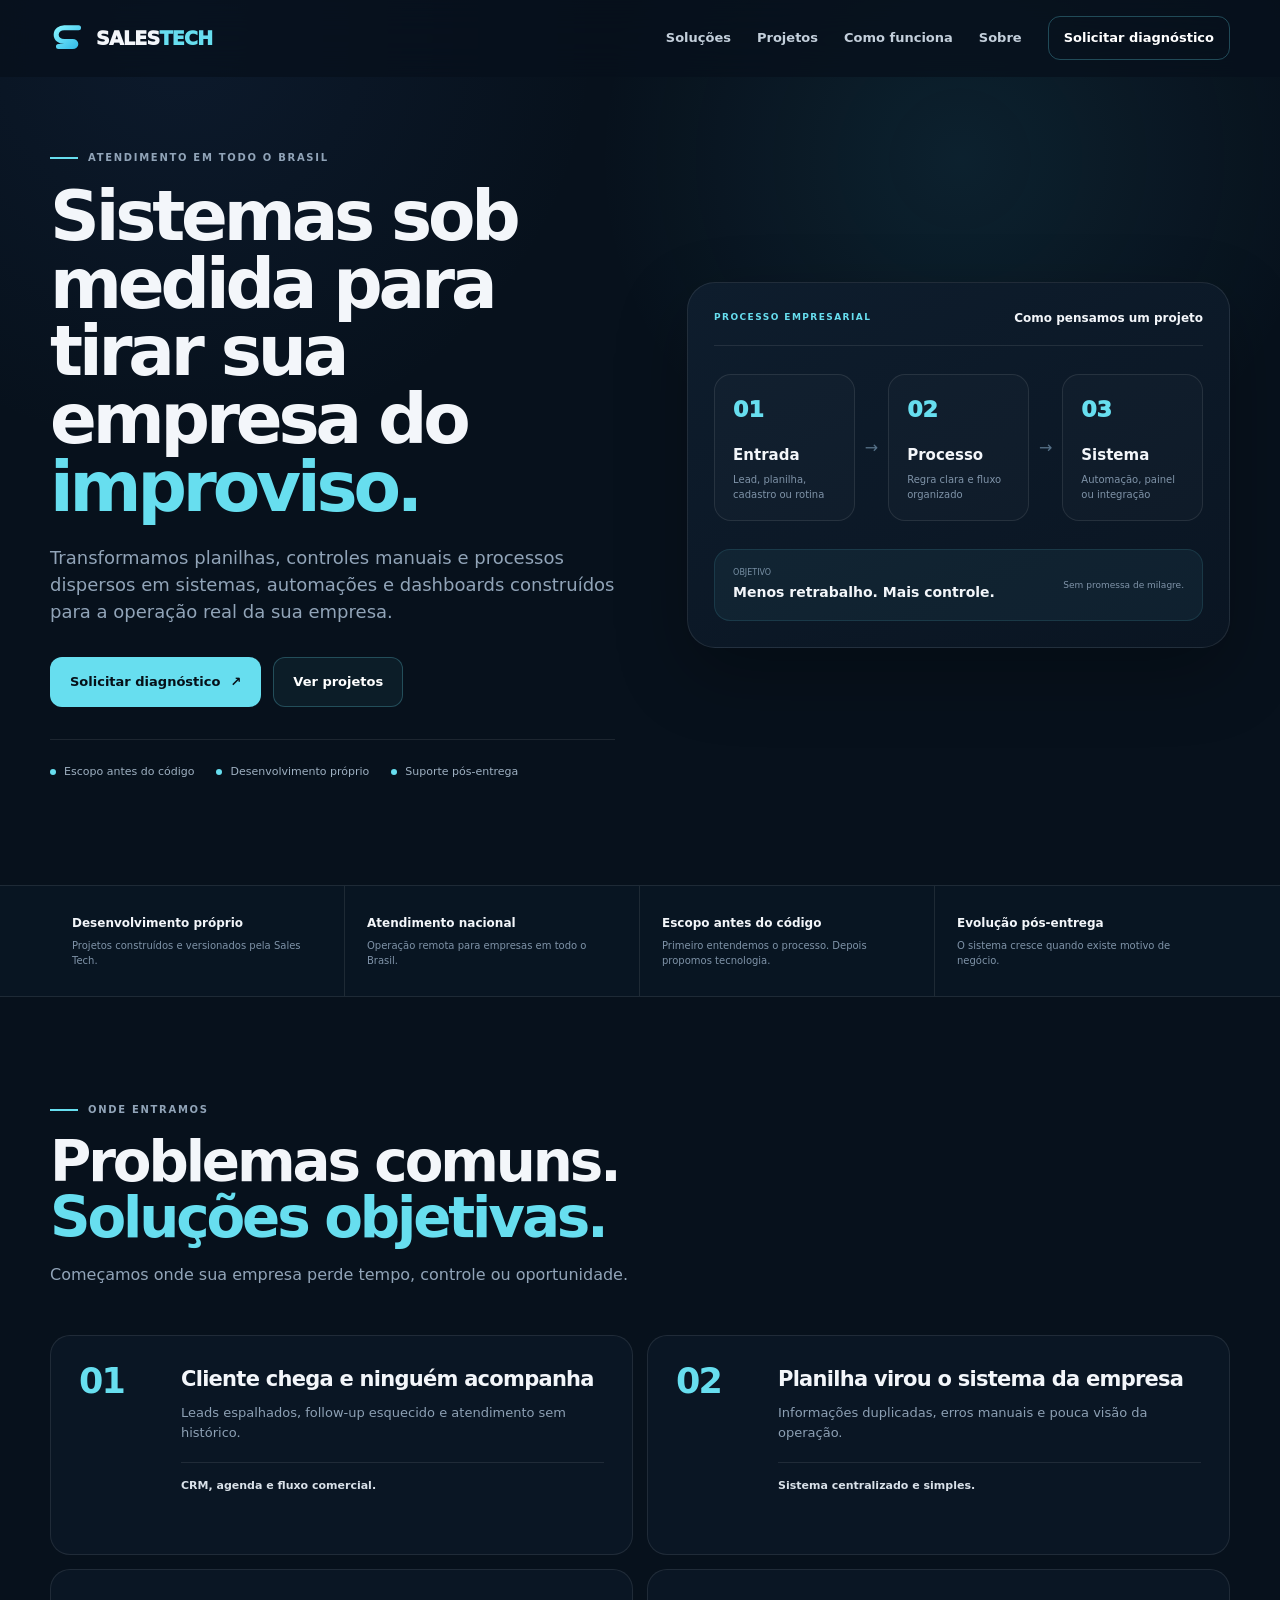
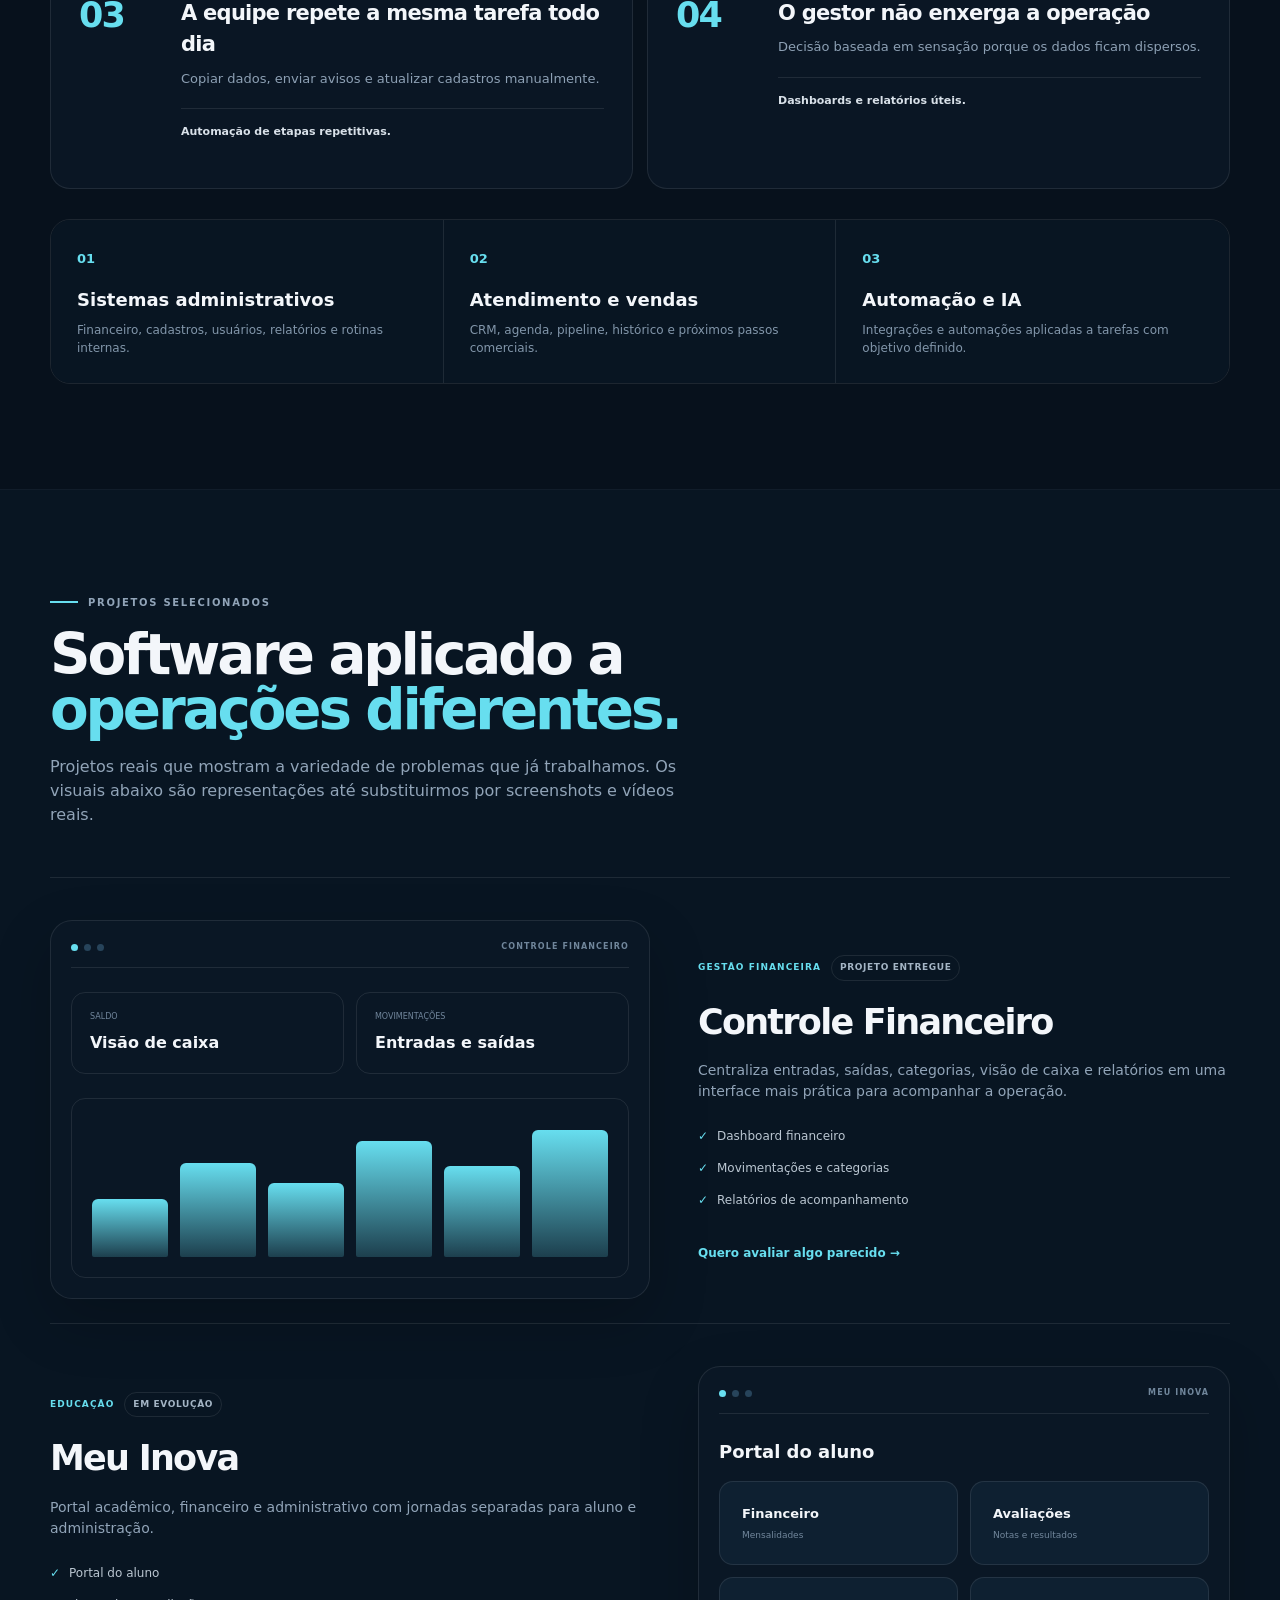
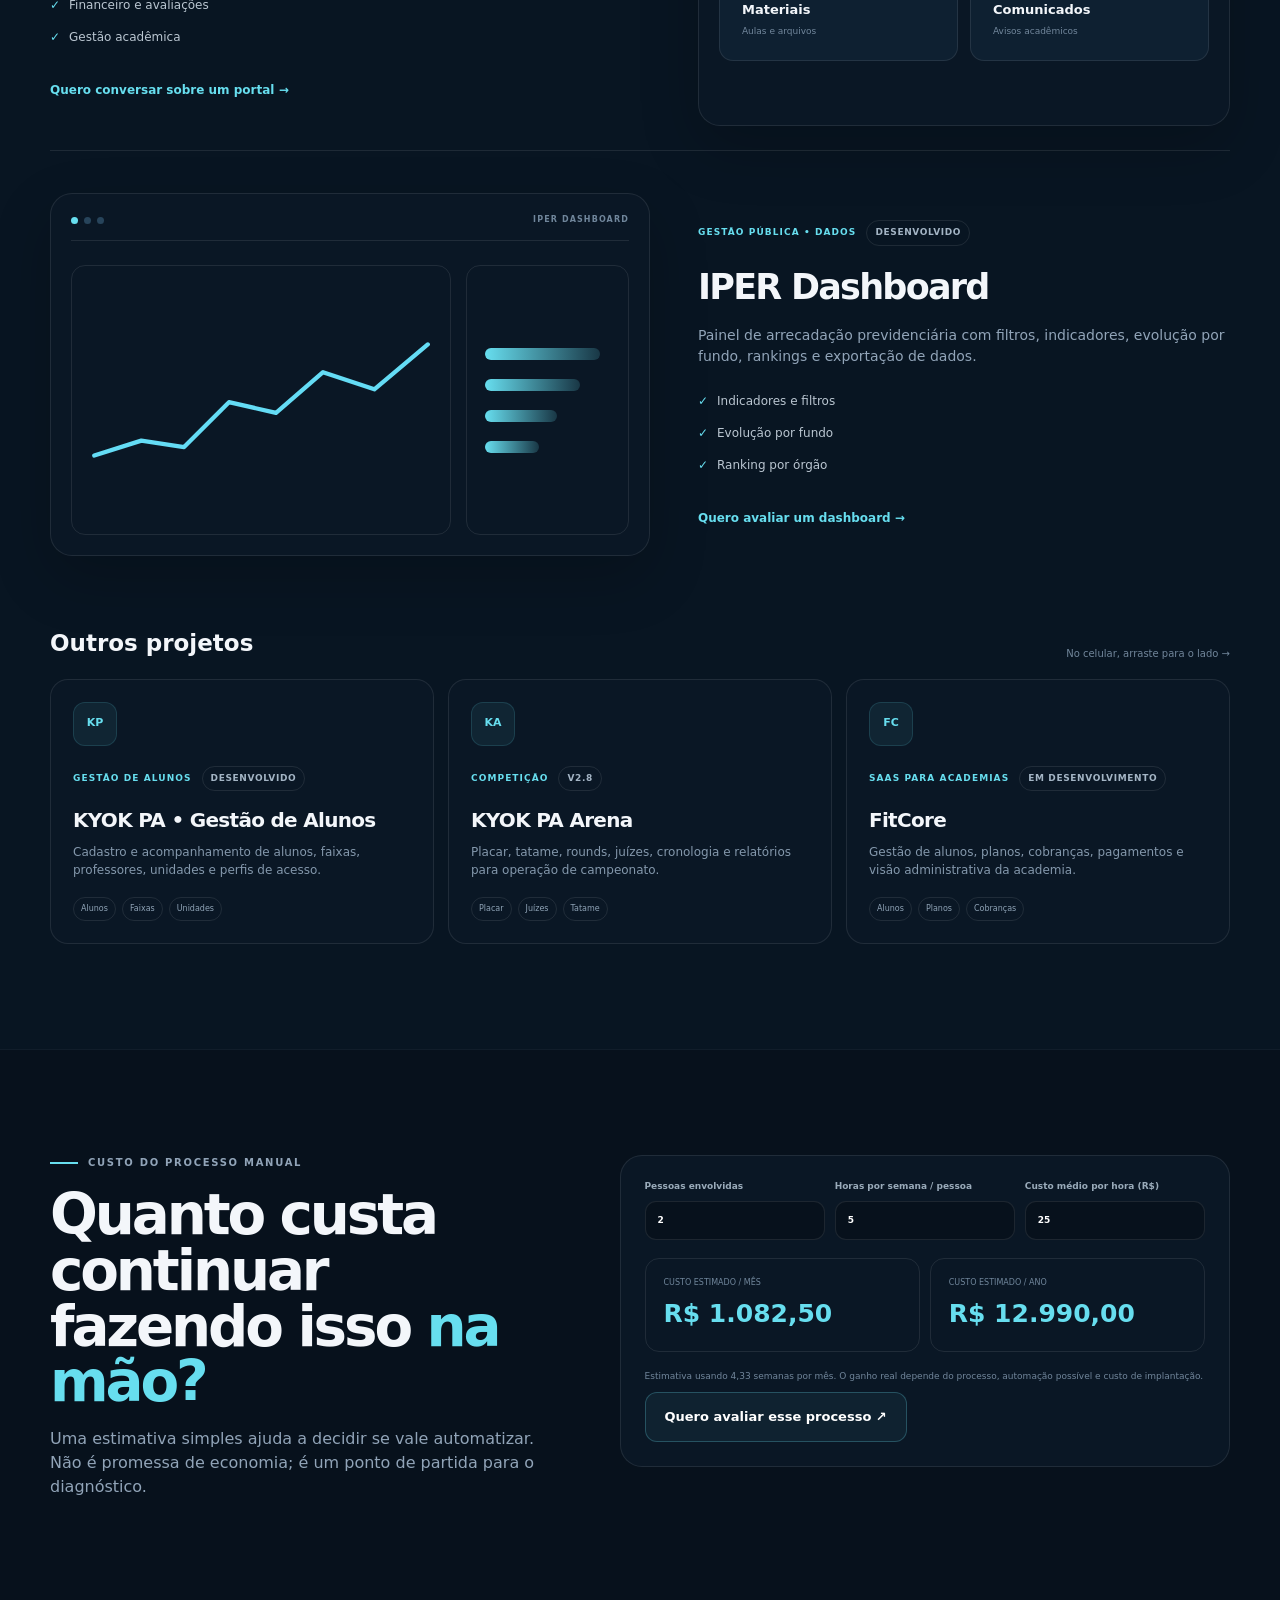
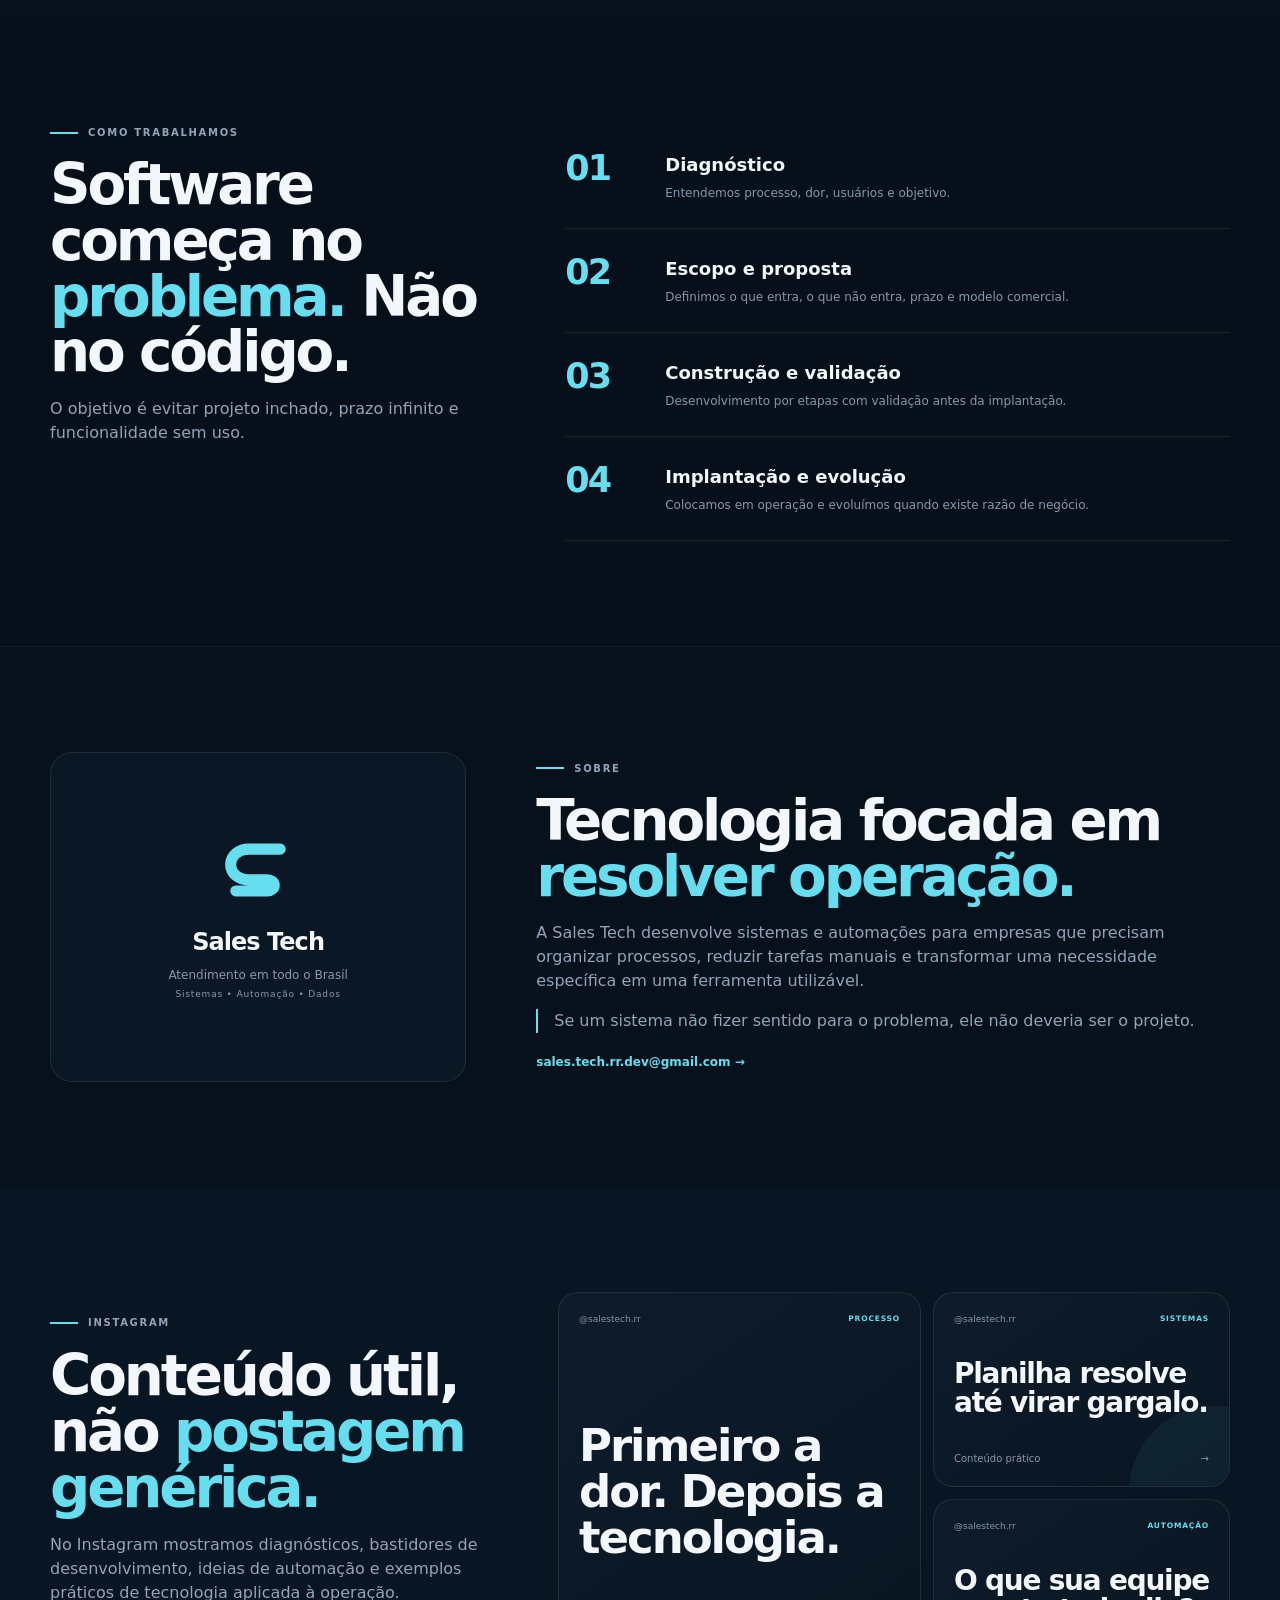
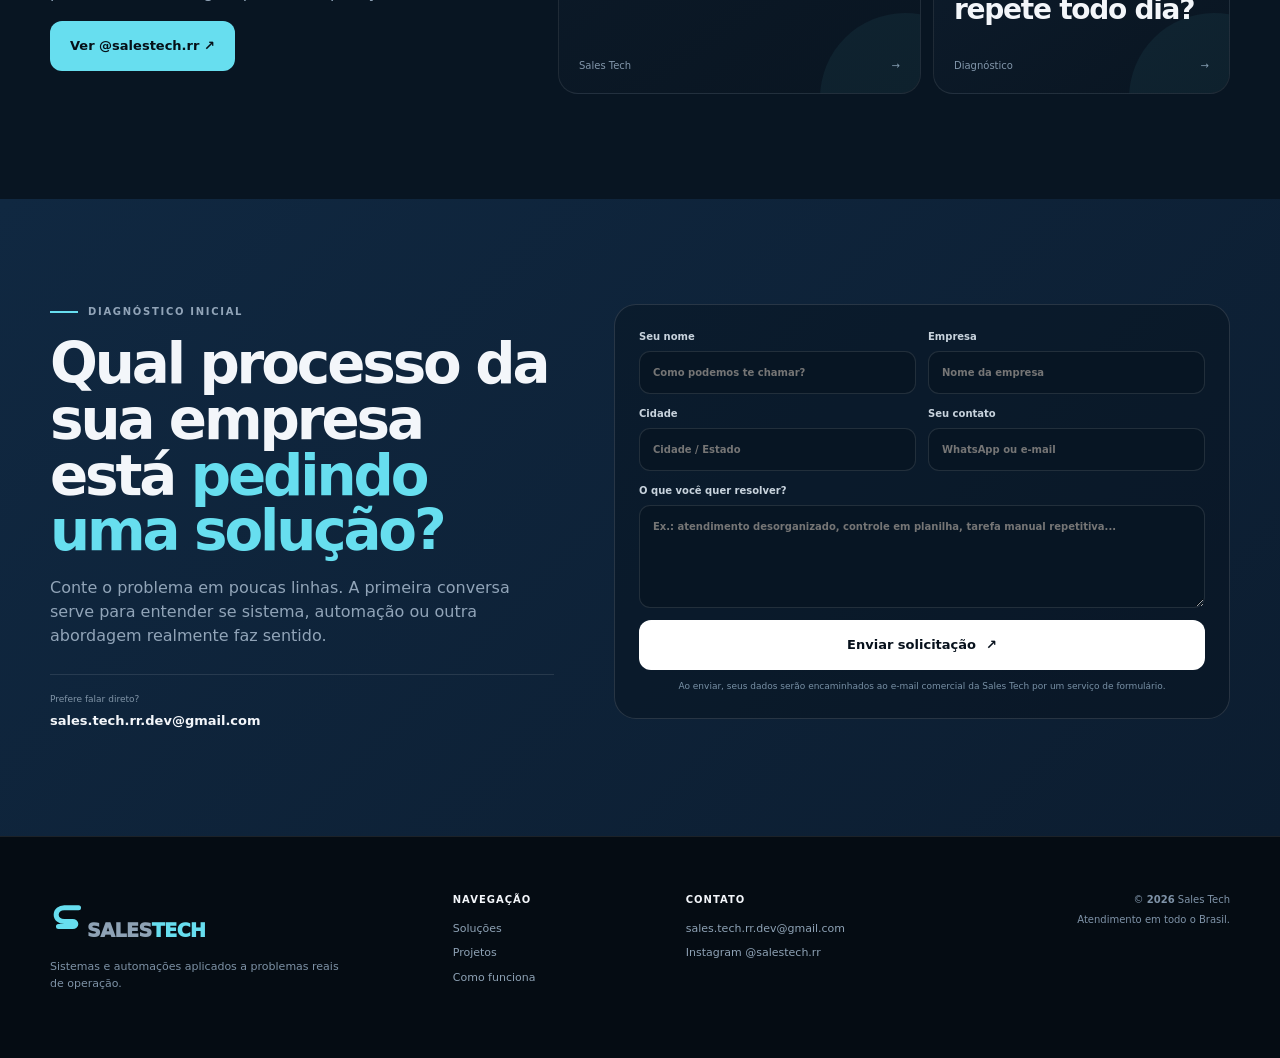
==== commit e2d602d7: "Rebuild Sales Tech site with clean static V5 layout" ====
--- a/index.html
+++ b/index.html
@@ -3,114 +3,53 @@
 <head>
   <meta charset="utf-8" />
   <meta name="viewport" content="width=device-width, initial-scale=1" />
-  <title>Sales Tech — Sistemas, automações e IA para empresas</title>
-  <meta name="description" content="A Sales Tech desenvolve sistemas sob medida, automações e soluções com IA para reduzir trabalho manual, organizar processos e melhorar a operação de empresas." />
-  <meta name="theme-color" content="#08111f" />
-  <meta property="og:title" content="Sales Tech — Tecnologia aplicada a problemas reais" />
-  <meta property="og:description" content="Sistemas, automações e IA para organizar operações, reduzir tarefas manuais e melhorar atendimento." />
+  <title>Sales Tech — Sistemas sob medida para empresas</title>
+  <meta name="description" content="Sistemas, automações e dashboards sob medida para empresas que querem substituir processos manuais, planilhas e controles improvisados." />
+  <meta name="theme-color" content="#07111c" />
+  <meta property="og:title" content="Sales Tech — Sistemas sob medida para empresas" />
+  <meta property="og:description" content="Transformamos processos manuais em sistemas, automações e operações mais organizadas." />
   <meta property="og:type" content="website" />
   <meta property="og:url" content="https://salestech.agency/" />
   <link rel="canonical" href="https://salestech.agency/" />
   <link rel="icon" href="assets/favicon.svg" type="image/svg+xml" />
   <link rel="stylesheet" href="styles.css" />
-  <style>
-    .demo-chip,.delivered-badge{display:inline-flex;width:max-content;padding:6px 9px;border-radius:999px;font-size:8px;letter-spacing:.12em;font-weight:900}.demo-chip{color:var(--cyan);border:1px solid rgba(92,232,255,.2);background:rgba(92,232,255,.05)}.delivered-badge{color:var(--lime);border:1px solid rgba(145,245,193,.18);background:rgba(145,245,193,.05)}.case-meta{display:flex;flex-wrap:wrap;gap:8px;align-items:center}.problems-grid{margin-top:50px;display:grid;grid-template-columns:repeat(2,1fr);gap:16px}.problem-card{border:1px solid var(--line);border-radius:21px;padding:27px;background:linear-gradient(145deg,rgba(255,255,255,.035),rgba(255,255,255,.012));min-height:240px}.problem-card b{color:var(--cyan);font-size:10px;letter-spacing:.12em}.problem-card h3{font-size:22px;letter-spacing:-.03em;margin:20px 0 10px}.problem-card p{color:#8fa2b7;font-size:14px}.problem-card strong{display:block;margin-top:22px;padding-top:16px;border-top:1px solid rgba(255,255,255,.06);font-size:12px;color:#dce8f4}.about-grid-v2{display:grid;grid-template-columns:.8fr 1.2fr;gap:70px;align-items:center}.about-card{min-height:310px;border:1px solid var(--line);border-radius:24px;background:linear-gradient(145deg,rgba(92,232,255,.07),rgba(255,255,255,.015));display:grid;place-items:center;text-align:center}.about-card .about-mark{width:92px;height:92px;display:grid;place-items:center;margin:0 auto 18px;border-radius:25px;background:linear-gradient(135deg,var(--cyan),#a2f5ff);color:#07101c;font-weight:950;font-size:30px}.about-card strong,.about-card span{display:block}.about-card span{color:#7f94a9;font-size:11px;margin-top:5px}.about-note{padding-left:16px;border-left:2px solid var(--cyan)}.diagnostic-section{background:linear-gradient(135deg,#163154,#0d213a)}.diagnostic-grid{display:grid;grid-template-columns:.9fr 1.1fr;gap:60px;align-items:start}.diagnostic-form{border:1px solid rgba(255,255,255,.12);background:rgba(5,15,27,.34);border-radius:24px;padding:25px}.form-row{display:grid;grid-template-columns:repeat(2,1fr);gap:12px}.diagnostic-form label{display:block;color:#c7d4e2;font-size:11px;font-weight:750;margin-bottom:13px}.diagnostic-form input,.diagnostic-form textarea{width:100%;margin-top:7px;padding:13px 14px;border-radius:12px;border:1px solid rgba(255,255,255,.11);background:rgba(4,13,24,.48);color:#fff;outline:none}.diagnostic-form input:focus,.diagnostic-form textarea:focus{border-color:rgba(92,232,255,.48)}.diagnostic-form textarea{resize:vertical}.form-submit{width:100%;border:0}.form-note{color:#7890a6;font-size:9px;text-align:center}.contact-direct{margin-top:28px;padding-top:20px;border-top:1px solid rgba(255,255,255,.1)}.contact-direct small,.contact-direct a{display:block}.contact-direct small{color:#8da3b9;font-size:10px}.contact-direct a{margin-top:5px;font-weight:800;word-break:break-all}.portfolio-honesty{margin-top:15px;color:#71869e;font-size:11px}.footer-contact a{word-break:break-all}@media(max-width:1040px){.about-grid-v2,.diagnostic-grid{grid-template-columns:1fr}.about-card{max-width:620px}}@media(max-width:760px){.problems-grid,.form-row{grid-template-columns:1fr}.about-grid-v2{gap:40px}}
-  </style>
-  <script type="application/ld+json">{"@context":"https://schema.org","@type":"Organization","name":"Sales Tech","url":"https://salestech.agency/","email":"sales.tech.rr.dev@gmail.com","description":"Desenvolvimento de sistemas, automações e soluções com IA para empresas."}</script>
+  <script>document.documentElement.classList.add('js');</script>
+  <script type="application/ld+json">{"@context":"https://schema.org","@type":"Organization","name":"Sales Tech","url":"https://salestech.agency/","email":"sales.tech.rr.dev@gmail.com","description":"Desenvolvimento de sistemas, automações e dashboards sob medida para empresas no Brasil."}</script>
 </head>
 <body>
-  <div class="ambient ambient-one"></div><div class="ambient ambient-two"></div>
-
   <header class="site-header" id="topo">
     <div class="container nav-wrap">
-      <a href="#topo" class="brand" aria-label="Sales Tech — início"><span class="brand-mark" aria-hidden="true"><span></span><span></span></span><span>SALES<span>TECH</span></span></a>
+      <a href="#topo" class="brand" aria-label="Sales Tech — início">
+        <svg class="brand-symbol" viewBox="0 0 48 48" aria-hidden="true"><defs><linearGradient id="brandGradient" x1="0" y1="0" x2="1" y2="1"><stop offset="0" stop-color="#82f2ff"/><stop offset="1" stop-color="#36bce8"/></linearGradient></defs><path d="M37 10H18.5C12.7 10 8 13.8 8 19s4.7 9 10.5 9h11c2.3 0 4 1.3 4 3.2s-1.7 3.3-4 3.3H11" fill="none" stroke="url(#brandGradient)" stroke-width="6.5" stroke-linecap="round" stroke-linejoin="round"/></svg>
+        <span class="brand-word">SALES<span>TECH</span></span>
+      </a>
       <button class="menu-button" id="menuButton" aria-expanded="false" aria-controls="siteNav" aria-label="Abrir menu"><span></span><span></span><span></span></button>
-      <nav class="nav" id="siteNav"><a href="#problemas">Problemas</a><a href="#solucoes">Soluções</a><a href="#portfolio">Portfólio</a><a href="#processo">Como funciona</a><a href="#sobre">Sobre</a><a class="nav-cta" href="#diagnostico">Solicitar diagnóstico</a></nav>
+      <nav class="nav" id="siteNav"><a href="#solucoes">Soluções</a><a href="#projetos">Projetos</a><a href="#processo">Como funciona</a><a href="#sobre">Sobre</a><a class="nav-cta" href="#diagnostico">Solicitar diagnóstico</a></nav>
     </div>
   </header>
 
   <main>
-    <section class="hero section-pad">
-      <div class="container hero-grid">
-        <div class="hero-copy reveal">
-          <div class="eyebrow"><span></span> SISTEMAS • AUTOMAÇÃO • IA</div>
-          <h1>Software para tirar <em>gargalos</em> do caminho.</h1>
-          <p class="hero-lead">Transformamos processos manuais, atendimento desorganizado e controles improvisados em sistemas simples, automações e operações mais previsíveis.</p>
-          <div class="hero-actions"><a class="button button-primary" href="#diagnostico">Solicitar análise inicial <span>↗</span></a><a class="button button-ghost" href="#portfolio">Ver projetos</a></div>
-          <div class="hero-trust"><div><strong>Diagnóstico primeiro</strong><span>Entendemos a dor antes da tecnologia.</span></div><div><strong>Projeto sob medida</strong><span>Escopo compatível com a operação.</span></div><div><strong>Atendimento remoto</strong><span>Projetos para empresas no Brasil.</span></div></div>
-        </div>
+    <section class="hero section-pad"><div class="container hero-grid"><div class="hero-copy reveal"><div class="eyebrow"><span></span> ATENDIMENTO EM TODO O BRASIL</div><h1>Sistemas sob medida para tirar sua empresa do <em>improviso.</em></h1><p class="hero-lead">Transformamos planilhas, controles manuais e processos dispersos em sistemas, automações e dashboards construídos para a operação real da sua empresa.</p><div class="hero-actions"><a class="button button-primary" href="#diagnostico">Solicitar diagnóstico <span>↗</span></a><a class="button button-secondary" href="#projetos">Ver projetos</a></div><div class="hero-points"><span>Escopo antes do código</span><span>Desenvolvimento próprio</span><span>Suporte pós-entrega</span></div></div><div class="workflow-card reveal delay-1" aria-label="Fluxo ilustrativo de automação empresarial"><div class="workflow-top"><span>PROCESSO EMPRESARIAL</span><b>Como pensamos um projeto</b></div><div class="workflow-line"><article><i>01</i><strong>Entrada</strong><small>Lead, planilha, cadastro ou rotina</small></article><div class="workflow-arrow">→</div><article><i>02</i><strong>Processo</strong><small>Regra clara e fluxo organizado</small></article><div class="workflow-arrow">→</div><article><i>03</i><strong>Sistema</strong><small>Automação, painel ou integração</small></article></div><div class="workflow-result"><div><small>OBJETIVO</small><strong>Menos retrabalho. Mais controle.</strong></div><span>Sem promessa de milagre.</span></div></div></div></section>
 
-        <div class="hero-visual reveal delay-1" aria-label="Dashboard demonstrativo da Sales Tech">
-          <div class="dashboard-shell">
-            <div class="window-bar"><div class="dots"><i></i><i></i><i></i></div><div class="window-url">app.salestech.agency</div><div class="window-status">DEMO</div></div>
-            <div class="dashboard-grid">
-              <aside class="dash-side"><div class="mini-logo"><b>S</b></div><span class="active"></span><span></span><span></span><span></span><span></span></aside>
-              <div class="dash-main">
-                <div class="dash-top"><div><small>Ambiente demonstrativo</small><h3>Fluxo comercial organizado</h3></div><span class="demo-chip">ILUSTRATIVO</span></div>
-                <div class="metric-row"><article><small>ENTRADA</small><strong>Lead</strong><span>Novo contato</span></article><article><small>PRÓXIMA AÇÃO</small><strong>Agenda</strong><span>Responsável definido</span></article><article><small>CONTINUIDADE</small><strong>Follow-up</strong><span>Sem contato esquecido</span></article></div>
-                <div class="chart-card"><div class="chart-head"><span>Exemplo de fluxo</span><small>Sem dados reais</small></div><svg viewBox="0 0 560 180" role="img" aria-label="Gráfico meramente ilustrativo"><defs><linearGradient id="area" x1="0" y1="0" x2="0" y2="1"><stop offset="0" stop-color="#57e6ff" stop-opacity=".35"/><stop offset="1" stop-color="#57e6ff" stop-opacity="0"/></linearGradient></defs><g class="grid-lines"><line x1="0" y1="30" x2="560" y2="30"/><line x1="0" y1="80" x2="560" y2="80"/><line x1="0" y1="130" x2="560" y2="130"/></g><path class="area" d="M0 145 C70 130,70 115,120 122 S190 85,245 96 S320 55,365 72 S445 31,560 38 L560 180 L0 180 Z"/><path class="line" d="M0 145 C70 130,70 115,120 122 S190 85,245 96 S320 55,365 72 S445 31,560 38"/></svg></div>
-                <div class="automation-card"><div class="pulse-icon">⚡</div><div><small>AUTOMAÇÃO POSSÍVEL</small><strong>Registrar, avisar e acompanhar sem repetir trabalho manual</strong></div><span>Exemplo</span></div>
-              </div>
-            </div>
-          </div>
-          <div class="floating-card fc-one"><span class="status-dot"></span><div><small>Objetivo</small><strong>Menos processo manual</strong></div></div><div class="floating-card fc-two"><strong>DEMO</strong><span>sem métrica inventada</span></div>
-        </div>
-      </div>
-    </section>
+    <section class="trust-strip"><div class="container trust-grid"><div><strong>Desenvolvimento próprio</strong><span>Projetos construídos e versionados pela Sales Tech.</span></div><div><strong>Atendimento nacional</strong><span>Operação remota para empresas em todo o Brasil.</span></div><div><strong>Escopo antes do código</strong><span>Primeiro entendemos o processo. Depois propomos tecnologia.</span></div><div><strong>Evolução pós-entrega</strong><span>O sistema cresce quando existe motivo de negócio.</span></div></div></section>
 
-    <section class="proof-strip"><div class="container proof-inner"><span>Sem promessa vazia.</span><strong>Diagnóstico antes do código → escopo antes do orçamento → entrega antes da escala.</strong></div></section>
+    <section id="solucoes" class="section-pad"><div class="container"><div class="section-heading reveal"><div class="eyebrow"><span></span> ONDE ENTRAMOS</div><h2>Problemas comuns. <em>Soluções objetivas.</em></h2><p>Começamos onde sua empresa perde tempo, controle ou oportunidade.</p></div><div class="problem-grid"><article class="problem-card reveal"><b>01</b><div><h3>Cliente chega e ninguém acompanha</h3><p>Leads espalhados, follow-up esquecido e atendimento sem histórico.</p><strong>CRM, agenda e fluxo comercial.</strong></div></article><article class="problem-card reveal delay-1"><b>02</b><div><h3>Planilha virou o sistema da empresa</h3><p>Informações duplicadas, erros manuais e pouca visão da operação.</p><strong>Sistema centralizado e simples.</strong></div></article><article class="problem-card reveal"><b>03</b><div><h3>A equipe repete a mesma tarefa todo dia</h3><p>Copiar dados, enviar avisos e atualizar cadastros manualmente.</p><strong>Automação de etapas repetitivas.</strong></div></article><article class="problem-card reveal delay-1"><b>04</b><div><h3>O gestor não enxerga a operação</h3><p>Decisão baseada em sensação porque os dados ficam dispersos.</p><strong>Dashboards e relatórios úteis.</strong></div></article></div><div class="solution-band"><article><span>01</span><h3>Sistemas administrativos</h3><p>Financeiro, cadastros, usuários, relatórios e rotinas internas.</p></article><article><span>02</span><h3>Atendimento e vendas</h3><p>CRM, agenda, pipeline, histórico e próximos passos comerciais.</p></article><article><span>03</span><h3>Automação e IA</h3><p>Integrações e automações aplicadas a tarefas com objetivo definido.</p></article></div></div></section>
 
-    <section id="problemas" class="section-pad">
-      <div class="container">
-        <div class="section-heading reveal"><div class="eyebrow"><span></span> ONDE ENTRAMOS</div><h2>Problemas comuns. <em>Soluções objetivas.</em></h2><p>Começamos identificando onde sua empresa perde tempo, controle ou oportunidade.</p></div>
-        <div class="problems-grid">
-          <article class="problem-card reveal"><b>01</b><h3>Cliente chega e ninguém acompanha</h3><p>Leads espalhados, follow-up esquecido e atendimento sem histórico.</p><strong>Podemos estruturar CRM, agenda e fluxo comercial.</strong></article>
-          <article class="problem-card reveal delay-1"><b>02</b><h3>Planilha virou o sistema da empresa</h3><p>Informações duplicadas, erros manuais e pouca visão da operação.</p><strong>Podemos centralizar processos em um sistema simples.</strong></article>
-          <article class="problem-card reveal delay-2"><b>03</b><h3>A equipe repete a mesma tarefa todo dia</h3><p>Copiar dados, enviar avisos, montar relatórios e atualizar cadastros manualmente.</p><strong>Podemos automatizar etapas repetitivas.</strong></article>
-          <article class="problem-card reveal delay-2"><b>04</b><h3>O gestor não enxerga a operação</h3><p>Decisão baseada em sensação porque os dados ficam dispersos.</p><strong>Podemos criar dashboards e relatórios úteis.</strong></article>
-        </div>
-      </div>
-    </section>
+    <section id="projetos" class="section-pad projects-section"><div class="container"><div class="section-heading reveal"><div class="eyebrow"><span></span> PROJETOS SELECIONADOS</div><h2>Software aplicado a <em>operações diferentes.</em></h2><p>Projetos reais que mostram a variedade de problemas que já trabalhamos. Os visuais abaixo são representações até substituirmos por screenshots e vídeos reais.</p></div><div class="featured-projects"><article class="feature-project reveal"><div class="project-visual finance-ui"><div class="ui-bar"><span></span><span></span><span></span><small>CONTROLE FINANCEIRO</small></div><div class="finance-metrics"><div><small>SALDO</small><strong>Visão de caixa</strong></div><div><small>MOVIMENTAÇÕES</small><strong>Entradas e saídas</strong></div></div><div class="chart-bars"><i style="height:42%"></i><i style="height:68%"></i><i style="height:54%"></i><i style="height:84%"></i><i style="height:66%"></i><i style="height:92%"></i></div></div><div class="project-copy"><div class="project-meta">GESTÃO FINANCEIRA <span>PROJETO ENTREGUE</span></div><h3>Controle Financeiro</h3><p>Centraliza entradas, saídas, categorias, visão de caixa e relatórios em uma interface mais prática para acompanhar a operação.</p><ul><li>Dashboard financeiro</li><li>Movimentações e categorias</li><li>Relatórios de acompanhamento</li></ul><a href="#diagnostico">Quero avaliar algo parecido →</a></div></article><article class="feature-project reverse reveal"><div class="project-visual academic-ui"><div class="ui-bar"><span></span><span></span><span></span><small>MEU INOVA</small></div><div class="academic-title">Portal do aluno</div><div class="academic-grid"><div><b>Financeiro</b><small>Mensalidades</small></div><div><b>Avaliações</b><small>Notas e resultados</small></div><div><b>Materiais</b><small>Aulas e arquivos</small></div><div><b>Comunicados</b><small>Avisos acadêmicos</small></div></div></div><div class="project-copy"><div class="project-meta">EDUCAÇÃO <span>EM EVOLUÇÃO</span></div><h3>Meu Inova</h3><p>Portal acadêmico, financeiro e administrativo com jornadas separadas para aluno e administração.</p><ul><li>Portal do aluno</li><li>Financeiro e avaliações</li><li>Gestão acadêmica</li></ul><a href="#diagnostico">Quero conversar sobre um portal →</a></div></article><article class="feature-project reveal"><div class="project-visual pension-ui"><div class="ui-bar"><span></span><span></span><span></span><small>IPER DASHBOARD</small></div><div class="pension-layout"><div class="pension-chart"><svg viewBox="0 0 320 160" aria-hidden="true"><polyline points="4,132 48,118 88,124 130,82 174,92 218,54 266,70 316,28" fill="none" stroke="#64dcf5" stroke-width="4" stroke-linecap="round" stroke-linejoin="round"/></svg></div><div class="ranking"><span style="width:92%"></span><span style="width:76%"></span><span style="width:58%"></span><span style="width:43%"></span></div></div></div><div class="project-copy"><div class="project-meta">GESTÃO PÚBLICA • DADOS <span>DESENVOLVIDO</span></div><h3>IPER Dashboard</h3><p>Painel de arrecadação previdenciária com filtros, indicadores, evolução por fundo, rankings e exportação de dados.</p><ul><li>Indicadores e filtros</li><li>Evolução por fundo</li><li>Ranking por órgão</li></ul><a href="#diagnostico">Quero avaliar um dashboard →</a></div></article></div><div class="more-projects-head"><h3>Outros projetos</h3><span>No celular, arraste para o lado →</span></div><div class="more-projects" aria-label="Outros projetos da Sales Tech"><article class="compact-project"><div class="compact-icon">KP</div><div class="project-meta">GESTÃO DE ALUNOS <span>DESENVOLVIDO</span></div><h3>KYOK PA • Gestão de Alunos</h3><p>Cadastro e acompanhamento de alunos, faixas, professores, unidades e perfis de acesso.</p><div class="tag-row"><span>Alunos</span><span>Faixas</span><span>Unidades</span></div></article><article class="compact-project"><div class="compact-icon">KA</div><div class="project-meta">COMPETIÇÃO <span>V2.8</span></div><h3>KYOK PA Arena</h3><p>Placar, tatame, rounds, juízes, cronologia e relatórios para operação de campeonato.</p><div class="tag-row"><span>Placar</span><span>Juízes</span><span>Tatame</span></div></article><article class="compact-project"><div class="compact-icon">FC</div><div class="project-meta">SAAS PARA ACADEMIAS <span>EM DESENVOLVIMENTO</span></div><h3>FitCore</h3><p>Gestão de alunos, planos, cobranças, pagamentos e visão administrativa da academia.</p><div class="tag-row"><span>Alunos</span><span>Planos</span><span>Cobranças</span></div></article></div></div></section>
 
-    <section id="solucoes" class="section-pad">
-      <div class="container">
-        <div class="section-heading reveal"><div class="eyebrow"><span></span> SOLUÇÕES</div><h2>Tecnologia aplicada ao <em>processo real.</em></h2><p>Três frentes que podem ser combinadas conforme a necessidade do projeto.</p></div>
-        <div class="solutions-grid">
-          <article class="solution-card reveal"><div class="solution-icon">01</div><h3>Sistemas administrativos</h3><p>Painéis e ferramentas para organizar financeiro, cadastros, usuários, relatórios e rotinas internas.</p><ul><li>Controle financeiro e operacional</li><li>Dashboards e indicadores</li><li>Fluxos e permissões</li></ul><a href="#diagnostico">Quero avaliar meu processo <span>→</span></a></article>
-          <article class="solution-card reveal delay-1"><div class="solution-icon">02</div><h3>Atendimento e vendas</h3><p>Organização de leads, agenda, pipeline, histórico e próximos passos comerciais.</p><ul><li>CRM e pipeline</li><li>Agendamentos e follow-up</li><li>Histórico de atendimento</li></ul><a href="#diagnostico">Quero organizar meu atendimento <span>→</span></a></article>
-          <article class="solution-card reveal delay-2"><div class="solution-icon">03</div><h3>Automação e IA</h3><p>Integrações e automações para tarefas que consomem tempo sem exigir decisão humana a cada etapa.</p><ul><li>Integração entre ferramentas</li><li>Automação de rotinas</li><li>IA aplicada com objetivo definido</li></ul><a href="#diagnostico">Quero mapear uma automação <span>→</span></a></article>
-        </div>
-      </div>
-    </section>
+    <section id="calculadora" class="section-pad calculator-section"><div class="container calculator-grid"><div class="section-heading reveal"><div class="eyebrow"><span></span> CUSTO DO PROCESSO MANUAL</div><h2>Quanto custa continuar fazendo isso <em>na mão?</em></h2><p>Uma estimativa simples ajuda a decidir se vale automatizar. Não é promessa de economia; é um ponto de partida para o diagnóstico.</p></div><div class="calculator-card reveal delay-1"><div class="calc-fields"><label>Pessoas envolvidas<input id="calcPeople" type="number" min="1" value="2"></label><label>Horas por semana / pessoa<input id="calcHours" type="number" min="0" step="0.5" value="5"></label><label>Custo médio por hora (R$)<input id="calcRate" type="number" min="0" step="1" value="25"></label></div><div class="calc-results"><div><small>CUSTO ESTIMADO / MÊS</small><strong id="calcMonth">R$ 1.082,50</strong></div><div><small>CUSTO ESTIMADO / ANO</small><strong id="calcYear">R$ 12.990,00</strong></div></div><p>Estimativa usando 4,33 semanas por mês. O ganho real depende do processo, automação possível e custo de implantação.</p><a class="button button-secondary" href="#diagnostico" id="calcCta">Quero avaliar esse processo ↗</a></div></div></section>
 
-    <section id="portfolio" class="portfolio-section section-pad">
-      <div class="container">
-        <div class="portfolio-head reveal"><div class="section-heading compact"><div class="eyebrow"><span></span> PORTFÓLIO</div><h2>Projetos que já saíram <em>do papel.</em></h2><p>Projetos efetivamente desenvolvidos pela Sales Tech. Os vídeos serão adicionados conforme forem gravados.</p><div class="portfolio-honesty">Sem depoimento inventado, sem resultado atribuído a cliente sem comprovação.</div></div><div class="portfolio-nav"><button id="prevProject" aria-label="Projeto anterior">←</button><button id="nextProject" aria-label="Próximo projeto">→</button></div></div>
-        <div class="project-stage reveal delay-1">
-          <article class="project-card active" data-project="0"><div class="video-frame" data-video-url=""><div class="video-placeholder"><div class="play-button">▶</div><div><strong>Vídeo da demonstração</strong><span>Será adicionado ao portfólio</span></div></div></div><div class="project-info"><div class="case-meta"><span class="project-tag">SISTEMA • FINANCEIRO</span><span class="delivered-badge">PROJETO ENTREGUE</span></div><h3>Sistema de Controle Financeiro</h3><p>Solução desenvolvida para concentrar entradas, saídas, visão de caixa e informações financeiras em uma interface mais prática.</p><div class="feature-pills"><span>Entradas e saídas</span><span>Dashboard</span><span>Relatórios</span><span>Cadastros</span></div><a class="text-link" href="#diagnostico">Quero avaliar algo parecido →</a></div></article>
-          <article class="project-card" data-project="1"><div class="video-frame" data-video-url=""><div class="video-placeholder"><div class="play-button">▶</div><div><strong>Vídeo da demonstração</strong><span>Será adicionado ao portfólio</span></div></div></div><div class="project-info"><div class="case-meta"><span class="project-tag">SISTEMA • SOB MEDIDA</span><span class="delivered-badge">PROJETO ENTREGUE</span></div><h3>Sistema Personalizado</h3><p>Projeto desenvolvido a partir de uma necessidade específica, com fluxo próprio, cadastros e recursos adaptados à rotina do usuário.</p><div class="feature-pills"><span>Fluxo próprio</span><span>Usuários</span><span>Cadastros</span><span>Operação</span></div><a class="text-link" href="#diagnostico">Quero mapear meu processo →</a></div></article>
-          <article class="project-card" data-project="2"><div class="video-frame" data-video-url=""><div class="video-placeholder"><div class="play-button">▶</div><div><strong>Vídeo da demonstração</strong><span>Será adicionado ao portfólio</span></div></div></div><div class="project-info"><div class="case-meta"><span class="project-tag">WEB • INSTITUCIONAL</span><span class="delivered-badge">PROJETO ENTREGUE</span></div><h3>Website Institucional</h3><p>Presença digital responsiva para apresentar serviços, facilitar contato e dar uma referência profissional para quem pesquisa a empresa.</p><div class="feature-pills"><span>Responsivo</span><span>Contato</span><span>Apresentação</span><span>Web</span></div><a class="text-link" href="#diagnostico">Quero uma presença digital melhor →</a></div></article>
-        </div>
-        <div class="project-dots" id="projectDots"><button class="active" data-go="0"></button><button data-go="1"></button><button data-go="2"></button></div>
-      </div>
-    </section>
+    <section id="processo" class="section-pad process-section"><div class="container process-grid"><div class="section-heading reveal"><div class="eyebrow"><span></span> COMO TRABALHAMOS</div><h2>Software começa no <em>problema.</em> Não no código.</h2><p>O objetivo é evitar projeto inchado, prazo infinito e funcionalidade sem uso.</p></div><div class="process-list reveal delay-1"><article><b>01</b><div><h3>Diagnóstico</h3><p>Entendemos processo, dor, usuários e objetivo.</p></div></article><article><b>02</b><div><h3>Escopo e proposta</h3><p>Definimos o que entra, o que não entra, prazo e modelo comercial.</p></div></article><article><b>03</b><div><h3>Construção e validação</h3><p>Desenvolvimento por etapas com validação antes da implantação.</p></div></article><article><b>04</b><div><h3>Implantação e evolução</h3><p>Colocamos em operação e evoluímos quando existe razão de negócio.</p></div></article></div></div></section>
 
-    <section id="processo" class="section-pad process-section"><div class="container process-grid"><div class="section-heading reveal"><div class="eyebrow"><span></span> COMO TRABALHAMOS</div><h2>Software começa no <em>problema.</em> Não no código.</h2><p>O objetivo é evitar projeto inchado, prazo infinito e função que ninguém usa.</p><a class="button button-ghost" href="#diagnostico">Solicitar diagnóstico</a></div><div class="process-list reveal delay-1"><article><span>01</span><div><h3>Diagnóstico</h3><p>Entendemos processo, dor, usuários e objetivo.</p></div></article><article><span>02</span><div><h3>Escopo e proposta</h3><p>Definimos o que entra, o que não entra, prazo e modelo comercial.</p></div></article><article><span>03</span><div><h3>Construção e validação</h3><p>Desenvolvimento por etapas com validação antes da implantação.</p></div></article><article><span>04</span><div><h3>Implantação e evolução</h3><p>Colocamos em operação e evoluímos quando existe razão de negócio.</p></div></article></div></div></section>
+    <section id="sobre" class="section-pad about-section"><div class="container about-grid"><div class="about-signature reveal"><svg viewBox="0 0 48 48" aria-hidden="true"><path d="M37 10H18.5C12.7 10 8 13.8 8 19s4.7 9 10.5 9h11c2.3 0 4 1.3 4 3.2s-1.7 3.3-4 3.3H11" fill="none" stroke="#67deef" stroke-width="6.5" stroke-linecap="round" stroke-linejoin="round"/></svg><strong>Sales Tech</strong><span>Atendimento em todo o Brasil</span><small>Sistemas • Automação • Dados</small></div><div class="section-heading reveal delay-1"><div class="eyebrow"><span></span> SOBRE</div><h2>Tecnologia focada em <em>resolver operação.</em></h2><p>A Sales Tech desenvolve sistemas e automações para empresas que precisam organizar processos, reduzir tarefas manuais e transformar uma necessidade específica em uma ferramenta utilizável.</p><p class="about-note">Se um sistema não fizer sentido para o problema, ele não deveria ser o projeto.</p><a class="text-link" id="aboutEmail" href="mailto:sales.tech.rr.dev@gmail.com">sales.tech.rr.dev@gmail.com →</a></div></div></section>
 
-    <section id="sobre" class="section-pad"><div class="container about-grid-v2"><div class="about-card reveal"><div><div class="about-mark">ST</div><strong>Sales Tech</strong><span>Boa Vista • RR</span><span>Atendimento remoto</span></div></div><div class="section-heading reveal delay-1"><div class="eyebrow"><span></span> SOBRE</div><h2>Tecnologia focada em <em>resolver operação.</em></h2><p>A Sales Tech desenvolve sistemas, automações e soluções digitais para empresas que precisam organizar processos, reduzir tarefas manuais e transformar uma necessidade específica em uma ferramenta utilizável.</p><p class="about-note">A proposta é simples: não vender tecnologia por vaidade. Se um sistema não fizer sentido para o problema, ele não deveria ser o projeto.</p><a class="text-link" id="aboutEmail" href="mailto:sales.tech.rr.dev@gmail.com">sales.tech.rr.dev@gmail.com →</a></div></div></section>
+    <section id="conteudo" class="section-pad content-section"><div class="container content-grid"><div class="content-copy reveal"><div class="eyebrow"><span></span> INSTAGRAM</div><h2>Conteúdo útil, não <em>postagem genérica.</em></h2><p>No Instagram mostramos diagnósticos, bastidores de desenvolvimento, ideias de automação e exemplos práticos de tecnologia aplicada à operação.</p><a class="button button-primary" id="instagramLink" href="https://instagram.com/salestech.rr" target="_blank" rel="noopener">Ver @salestech.rr ↗</a></div><div class="editorial-grid reveal delay-1"><article class="editorial-card editorial-main"><div class="editorial-top"><span>@salestech.rr</span><small>PROCESSO</small></div><h3>Primeiro a dor. Depois a tecnologia.</h3><footer>Sales Tech <span>→</span></footer></article><article class="editorial-card"><div class="editorial-top"><span>@salestech.rr</span><small>SISTEMAS</small></div><h3>Planilha resolve até virar gargalo.</h3><footer>Conteúdo prático <span>→</span></footer></article><article class="editorial-card"><div class="editorial-top"><span>@salestech.rr</span><small>AUTOMAÇÃO</small></div><h3>O que sua equipe repete todo dia?</h3><footer>Diagnóstico <span>→</span></footer></article></div></div></section>
 
-    <section id="conteudo" class="social-section section-pad"><div class="container social-grid"><div class="social-copy reveal"><div class="eyebrow"><span></span> CONTEÚDO</div><h2>Bastidores, demonstrações e <em>tecnologia aplicada.</em></h2><p>O conteúdo da Sales Tech será usado para mostrar processos, projetos e ideias práticas — não para encher feed com postagem genérica.</p><a class="button button-primary instagram-button" href="#" id="instagramLink">Acompanhar no Instagram ↗</a></div><div class="phone-wall reveal delay-1" aria-label="Prévia visual do conteúdo da Sales Tech"><div class="phone phone-back"><div class="phone-notch"></div><div class="post post-two"><small>AUTOMAÇÃO</small><strong>Seu time ainda faz isso manualmente?</strong><div class="post-line"></div><span>SALES TECH</span></div></div><div class="phone phone-front"><div class="phone-notch"></div><div class="insta-bar"><b>salestech</b><span>•••</span></div><div class="post post-one"><small>SISTEMAS</small><strong>Planilha resolve até o dia em que vira o gargalo.</strong><div class="post-grid"></div><span>SALES TECH</span></div><div class="insta-actions">♡　◯　⌁</div></div><div class="phone phone-right"><div class="phone-notch"></div><div class="post post-three"><small>PROCESSO</small><strong>Primeiro a dor. Depois a tecnologia.</strong><div class="code-lines"><i></i><i></i><i></i></div><span>SALES TECH</span></div></div></div></div></section>
-
-    <section id="diagnostico" class="diagnostic-section section-pad"><div class="container diagnostic-grid"><div class="section-heading reveal"><div class="eyebrow light"><span></span> DIAGNÓSTICO INICIAL</div><h2>Qual processo da sua empresa está <em>pedindo uma solução?</em></h2><p>Descreva o problema em poucas linhas. A primeira conversa serve para entender se sistema, automação ou outra abordagem realmente faz sentido.</p><div class="contact-direct"><small>Prefere falar direto?</small><a id="directEmail" href="mailto:sales.tech.rr.dev@gmail.com">sales.tech.rr.dev@gmail.com</a></div></div><form class="diagnostic-form reveal delay-1" id="diagnosticForm"><div class="form-row"><label>Seu nome<input id="leadName" required autocomplete="name" placeholder="Como podemos te chamar?" /></label><label>Empresa<input id="leadCompany" required autocomplete="organization" placeholder="Nome da empresa" /></label></div><div class="form-row"><label>Cidade<input id="leadCity" autocomplete="address-level2" placeholder="Cidade / Estado" /></label><label>Seu contato<input id="leadContact" required placeholder="WhatsApp ou e-mail" /></label></div><label>O que você quer resolver?<textarea id="leadProblem" rows="5" required placeholder="Ex.: atendimento desorganizado, controle em planilha, tarefa manual repetitiva..."></textarea></label><button class="button button-light form-submit" type="submit">Preparar solicitação <span>↗</span></button><p class="form-note">Ao enviar, abriremos seu aplicativo de e-mail com a solicitação preenchida. Nenhum dado é armazenado neste site.</p></form></div></section>
+    <section id="diagnostico" class="section-pad diagnostic-section"><div class="container diagnostic-grid"><div class="section-heading reveal"><div class="eyebrow light"><span></span> DIAGNÓSTICO INICIAL</div><h2>Qual processo da sua empresa está <em>pedindo uma solução?</em></h2><p>Conte o problema em poucas linhas. A primeira conversa serve para entender se sistema, automação ou outra abordagem realmente faz sentido.</p><div class="contact-direct"><small>Prefere falar direto?</small><a id="directEmail" href="mailto:sales.tech.rr.dev@gmail.com">sales.tech.rr.dev@gmail.com</a></div></div><form class="diagnostic-form reveal delay-1" id="diagnosticForm"><div class="form-row"><label>Seu nome<input id="leadName" required autocomplete="name" placeholder="Como podemos te chamar?"></label><label>Empresa<input id="leadCompany" required autocomplete="organization" placeholder="Nome da empresa"></label></div><div class="form-row"><label>Cidade<input id="leadCity" autocomplete="address-level2" placeholder="Cidade / Estado"></label><label>Seu contato<input id="leadContact" required placeholder="WhatsApp ou e-mail"></label></div><label>O que você quer resolver?<textarea id="leadProblem" rows="5" required placeholder="Ex.: atendimento desorganizado, controle em planilha, tarefa manual repetitiva..."></textarea></label><button class="button form-submit" type="submit">Enviar solicitação <span>↗</span></button><p class="form-note">Ao enviar, seus dados serão encaminhados ao e-mail comercial da Sales Tech por um serviço de formulário.</p></form></div></section>
   </main>
 
-  <footer><div class="container footer-grid"><div><a href="#topo" class="brand footer-brand"><span class="brand-mark"><span></span><span></span></span><span>SALES<span>TECH</span></span></a><p>Sistemas, automações e IA aplicados a problemas reais de operação.</p></div><div><strong>Navegação</strong><a href="#problemas">Problemas</a><a href="#solucoes">Soluções</a><a href="#portfolio">Portfólio</a></div><div><strong>Empresa</strong><a href="#sobre">Sobre</a><a href="#processo">Como funciona</a><a href="#diagnostico">Diagnóstico</a></div><div class="footer-contact"><strong>Contato</strong><a id="footerEmail" href="mailto:sales.tech.rr.dev@gmail.com">sales.tech.rr.dev@gmail.com</a><a href="#conteudo">Instagram</a></div><div class="footer-right"><span>© <b id="currentYear"></b> Sales Tech</span><small>Todos os direitos reservados.</small></div></div></footer>
-
-  <div class="video-modal" id="videoModal" aria-hidden="true"><button class="modal-backdrop" data-close-modal aria-label="Fechar vídeo"></button><div class="modal-dialog" role="dialog" aria-modal="true" aria-label="Demonstração do projeto"><button class="modal-close" data-close-modal aria-label="Fechar">×</button><div class="modal-content" id="videoModalContent"></div></div></div>
+  <footer class="footer"><div class="container footer-grid"><div><a href="#topo" class="brand footer-brand"><svg class="brand-symbol" viewBox="0 0 48 48" aria-hidden="true"><path d="M37 10H18.5C12.7 10 8 13.8 8 19s4.7 9 10.5 9h11c2.3 0 4 1.3 4 3.2s-1.7 3.3-4 3.3H11" fill="none" stroke="#67deef" stroke-width="6.5" stroke-linecap="round" stroke-linejoin="round"/></svg><span class="brand-word">SALES<span>TECH</span></span></a><p>Sistemas e automações aplicados a problemas reais de operação.</p></div><div><strong>Navegação</strong><a href="#solucoes">Soluções</a><a href="#projetos">Projetos</a><a href="#processo">Como funciona</a></div><div><strong>Contato</strong><a id="footerEmail" href="mailto:sales.tech.rr.dev@gmail.com">sales.tech.rr.dev@gmail.com</a><a href="https://instagram.com/salestech.rr" target="_blank" rel="noopener">Instagram @salestech.rr</a></div><div class="footer-right"><span>© <b id="currentYear"></b> Sales Tech</span><small>Atendimento em todo o Brasil.</small></div></div></footer>
 
   <script src="config.js"></script><script src="script.js"></script>
-  <script>
-  (()=>{const c=window.SALES_TECH_CONFIG||{},email=c.contactEmail||'sales.tech.rr.dev@gmail.com';['directEmail','footerEmail','aboutEmail'].forEach(id=>{const a=document.getElementById(id);if(a){a.href=`mailto:${email}`;if(id!=='aboutEmail')a.textContent=email}});const f=document.getElementById('diagnosticForm');f?.addEventListener('submit',e=>{e.preventDefault();const v=id=>document.getElementById(id)?.value.trim()||'';const name=v('leadName'),company=v('leadCompany'),city=v('leadCity'),contact=v('leadContact'),problem=v('leadProblem');const subject=`Diagnóstico Sales Tech — ${company||name||'novo contato'}`;const body=['Olá, Sales Tech.','','Gostaria de solicitar uma análise inicial.','',`Nome: ${name}`,`Empresa: ${company}`,`Cidade: ${city||'Não informado'}`,`Contato: ${contact}`,'','Problema que quero resolver:',problem,'','Enviado pelo formulário do site salestech.agency.'].join('\n');location.href=`mailto:${email}?subject=${encodeURIComponent(subject)}&body=${encodeURIComponent(body)}`})})();
-  </script>
 </body>
 </html>
--- a/styles.css
+++ b/styles.css
@@ -1,307 +1,5 @@
-:root {
-  --bg: #07101c;
-  --bg-soft: #0c1727;
-  --panel: rgba(14, 27, 45, 0.82);
-  --panel-strong: #102139;
-  --line: rgba(255,255,255,.095);
-  --text: #f5f8fd;
-  --muted: #94a6bc;
-  --cyan: #5ce8ff;
-  --cyan-2: #1cc7ef;
-  --blue: #5b7cff;
-  --lime: #91f5c1;
-  --shadow: 0 26px 90px rgba(0,0,0,.38);
-  --radius: 24px;
-  --container: 1180px;
-}
-
-* { box-sizing: border-box; }
-html { scroll-behavior: smooth; }
-body {
-  margin: 0;
-  color: var(--text);
-  background:
-    radial-gradient(circle at 15% -5%, rgba(53,112,255,.17), transparent 35%),
-    radial-gradient(circle at 85% 5%, rgba(34,218,255,.12), transparent 30%),
-    var(--bg);
-  font-family: Inter, ui-sans-serif, system-ui, -apple-system, BlinkMacSystemFont, "Segoe UI", sans-serif;
-  line-height: 1.5;
-  overflow-x: hidden;
-}
-body.menu-open, body.modal-open { overflow: hidden; }
-a { color: inherit; text-decoration: none; }
-button, input, textarea, select { font: inherit; }
-button { color: inherit; }
-img, svg, video, iframe { max-width: 100%; }
-.container { width: min(calc(100% - 40px), var(--container)); margin: 0 auto; }
-.section-pad { padding: 110px 0; position: relative; }
-
-.ambient { position: fixed; width: 440px; height: 440px; border-radius: 999px; filter: blur(110px); opacity: .14; pointer-events: none; z-index: -1; }
-.ambient-one { background: var(--blue); top: 12vh; left: -180px; }
-.ambient-two { background: var(--cyan); top: 58vh; right: -220px; }
-
-.site-header { position: fixed; inset: 0 0 auto 0; z-index: 40; border-bottom: 1px solid transparent; transition: .25s ease; }
-.site-header.scrolled { background: rgba(7,16,28,.82); border-color: var(--line); backdrop-filter: blur(18px); }
-.nav-wrap { min-height: 78px; display: flex; align-items: center; justify-content: space-between; gap: 30px; }
-.brand { display: inline-flex; align-items: center; gap: 11px; font-weight: 900; letter-spacing: -.035em; font-size: 19px; white-space: nowrap; }
-.brand > span:last-child > span { color: var(--cyan); }
-.brand-mark { width: 32px; height: 32px; display: grid; place-items: center; position: relative; transform: skewX(-7deg); }
-.brand-mark:before, .brand-mark:after, .brand-mark span { content: ""; position: absolute; width: 20px; height: 5px; border-radius: 8px; background: linear-gradient(90deg, var(--cyan), var(--blue)); box-shadow: 0 0 18px rgba(92,232,255,.3); }
-.brand-mark:before { transform: translateY(-7px); }
-.brand-mark:after { transform: translateY(7px); width: 14px; right: 3px; }
-.brand-mark span:first-child { width: 12px; left: 2px; }
-.brand-mark span:last-child { width: 4px; right: 2px; opacity: .55; }
-.nav { display: flex; align-items: center; gap: 28px; }
-.nav a { color: #c2cfdd; font-size: 14px; font-weight: 700; transition: color .2s ease; }
-.nav a:hover { color: white; }
-.nav .nav-cta { padding: 11px 16px; border: 1px solid rgba(92,232,255,.3); border-radius: 12px; color: white; background: rgba(92,232,255,.07); }
-.menu-button { display: none; width: 43px; height: 43px; border: 1px solid var(--line); background: rgba(255,255,255,.03); border-radius: 12px; padding: 10px; }
-.menu-button span { display: block; height: 2px; background: white; margin: 4px 0; border-radius: 3px; }
-
-.hero { padding-top: 165px; min-height: 820px; display: flex; align-items: center; }
-.hero-grid { display: grid; grid-template-columns: .95fr 1.05fr; gap: 65px; align-items: center; }
-.eyebrow { display: inline-flex; align-items: center; gap: 9px; color: #8da3bb; font-size: 11px; letter-spacing: .18em; font-weight: 900; text-transform: uppercase; }
-.eyebrow span { width: 24px; height: 2px; background: linear-gradient(90deg, var(--cyan), transparent); }
-.hero h1, .section-heading h2, .cta-card h2, .social-copy h2 { margin: 20px 0 20px; font-size: clamp(44px, 5.2vw, 76px); line-height: .98; letter-spacing: -.055em; }
-em { font-style: normal; color: var(--cyan); }
-.hero-lead { color: var(--muted); font-size: 19px; max-width: 610px; margin: 0; }
-.hero-actions { display: flex; flex-wrap: wrap; gap: 12px; margin: 34px 0 38px; }
-.button { min-height: 50px; display: inline-flex; align-items: center; justify-content: center; gap: 12px; padding: 0 20px; border-radius: 13px; font-size: 14px; font-weight: 850; border: 1px solid transparent; transition: transform .2s ease, border-color .2s ease, background .2s ease; }
-.button:hover { transform: translateY(-2px); }
-.button-primary { color: #07101c; background: linear-gradient(135deg, var(--cyan), #a2f5ff); box-shadow: 0 12px 34px rgba(92,232,255,.19); }
-.button-ghost { border-color: var(--line); background: rgba(255,255,255,.025); color: white; }
-.button-ghost:hover { border-color: rgba(92,232,255,.38); }
-.button-light { background: white; color: #07101c; }
-.hero-trust { display: grid; grid-template-columns: repeat(3, 1fr); gap: 10px; padding-top: 26px; border-top: 1px solid var(--line); }
-.hero-trust div { min-width: 0; }
-.hero-trust strong { display: block; font-size: 13px; }
-.hero-trust span { display: block; color: #71869e; font-size: 11px; margin-top: 4px; }
-
-.hero-visual { position: relative; min-width: 0; perspective: 1200px; }
-.dashboard-shell { border: 1px solid rgba(255,255,255,.12); background: linear-gradient(145deg, rgba(20,36,59,.96), rgba(7,16,28,.96)); border-radius: 24px; box-shadow: var(--shadow); overflow: hidden; transform: rotateY(-5deg) rotateX(2deg); }
-.window-bar { min-height: 48px; border-bottom: 1px solid var(--line); display: grid; grid-template-columns: 90px 1fr 90px; align-items: center; padding: 0 15px; color: #64788f; font-size: 10px; }
-.dots { display: flex; gap: 6px; }
-.dots i { width: 7px; height: 7px; border-radius: 50%; background: #35506c; }
-.window-url { text-align: center; }
-.window-status { justify-self: end; color: var(--lime); font-weight: 800; letter-spacing: .13em; }
-.dashboard-grid { display: grid; grid-template-columns: 56px 1fr; min-height: 440px; }
-.dash-side { padding: 15px 0; border-right: 1px solid var(--line); display: flex; flex-direction: column; align-items: center; gap: 24px; }
-.mini-logo { width: 28px; height: 28px; border-radius: 9px; display: grid; place-items: center; color: #061019; background: var(--cyan); font-size: 12px; }
-.dash-side > span { width: 17px; height: 5px; border-radius: 7px; background: #233a52; }
-.dash-side > span.active { background: var(--cyan); box-shadow: 0 0 18px rgba(92,232,255,.5); }
-.dash-main { padding: 24px; min-width: 0; }
-.dash-top { display: flex; justify-content: space-between; align-items: center; margin-bottom: 20px; }
-.dash-top small { color: #64798f; font-size: 9px; }
-.dash-top h3 { margin: 3px 0 0; font-size: 17px; }
-.avatar-stack { display: flex; align-items: center; }
-.avatar-stack i, .avatar-stack b { width: 25px; height: 25px; margin-left: -6px; border: 2px solid #13263d; border-radius: 50%; background: linear-gradient(145deg,#54738e,#253950); }
-.avatar-stack b { display: grid; place-items: center; font-size: 7px; background: #223952; }
-.metric-row { display: grid; grid-template-columns: repeat(3,1fr); gap: 10px; }
-.metric-row article { padding: 14px; border: 1px solid var(--line); border-radius: 14px; background: rgba(255,255,255,.025); }
-.metric-row small, .metric-row span { display: block; color: #6f849a; font-size: 8px; }
-.metric-row strong { display: block; font-size: 22px; margin: 6px 0 2px; }
-.metric-row span { color: var(--lime); }
-.chart-card { margin-top: 12px; border: 1px solid var(--line); border-radius: 15px; padding: 15px; background: rgba(255,255,255,.018); }
-.chart-head { display: flex; justify-content: space-between; font-size: 10px; }
-.chart-head small { color: #63788e; }
-.chart-card svg { width: 100%; margin-top: 8px; }
-.grid-lines line { stroke: rgba(255,255,255,.06); }
-.chart-card .area { fill: url(#area); }
-.chart-card .line { fill: none; stroke: var(--cyan); stroke-width: 3; filter: drop-shadow(0 0 5px rgba(92,232,255,.5)); }
-.automation-card { margin-top: 12px; display: grid; grid-template-columns: 38px 1fr auto; align-items: center; gap: 10px; padding: 12px; border-radius: 14px; background: rgba(92,232,255,.055); border: 1px solid rgba(92,232,255,.13); }
-.pulse-icon { width: 34px; height: 34px; border-radius: 10px; display: grid; place-items: center; background: rgba(92,232,255,.12); }
-.automation-card small, .automation-card strong { display: block; }
-.automation-card small { color: #6d8ea6; font-size: 7px; }
-.automation-card strong { font-size: 11px; }
-.automation-card > span { font-size: 8px; color: var(--lime); }
-.floating-card { position: absolute; display: flex; align-items: center; gap: 10px; padding: 12px 14px; border: 1px solid rgba(255,255,255,.12); background: rgba(10,22,37,.82); backdrop-filter: blur(16px); border-radius: 14px; box-shadow: 0 15px 40px rgba(0,0,0,.3); }
-.fc-one { left: -38px; bottom: 74px; }
-.fc-two { right: -10px; top: 84px; display: grid; }
-.floating-card small, .floating-card span { color: #72879c; font-size: 8px; }
-.floating-card strong { display: block; font-size: 11px; }
-.fc-two strong { font-size: 23px; color: var(--cyan); }
-.status-dot { width: 8px; height: 8px; border-radius: 50%; background: var(--lime); box-shadow: 0 0 0 6px rgba(145,245,193,.08); }
-
-.proof-strip { border-top: 1px solid var(--line); border-bottom: 1px solid var(--line); background: rgba(255,255,255,.018); }
-.proof-inner { min-height: 86px; display: flex; align-items: center; justify-content: space-between; gap: 40px; font-size: 14px; }
-.proof-inner span { color: #71869e; }
-.proof-inner strong { text-align: right; }
-
-.section-heading { max-width: 770px; }
-.section-heading h2, .social-copy h2 { font-size: clamp(38px,4.3vw,60px); }
-.section-heading p, .social-copy p { color: var(--muted); font-size: 17px; max-width: 650px; }
-.section-heading.compact h2 { margin-bottom: 14px; }
-.solutions-grid { margin-top: 50px; display: grid; grid-template-columns: repeat(3,1fr); gap: 16px; }
-.solution-card { border: 1px solid var(--line); border-radius: 21px; padding: 27px; background: linear-gradient(145deg, rgba(255,255,255,.035), rgba(255,255,255,.012)); min-height: 355px; display: flex; flex-direction: column; transition: transform .25s ease, border-color .25s ease; }
-.solution-card:hover { transform: translateY(-5px); border-color: rgba(92,232,255,.24); }
-.solution-card.featured { border-color: rgba(92,232,255,.22); background: linear-gradient(145deg, rgba(92,232,255,.08), rgba(255,255,255,.018)); }
-.solution-top { display: flex; justify-content: space-between; gap: 12px; align-items: center; }
-.solution-icon { width: 42px; height: 42px; border: 1px solid rgba(92,232,255,.22); background: rgba(92,232,255,.07); border-radius: 13px; display: grid; place-items: center; color: var(--cyan); font-size: 11px; font-weight: 900; }
-.badge { color: var(--cyan); border: 1px solid rgba(92,232,255,.2); padding: 5px 8px; border-radius: 999px; font-size: 7px; letter-spacing: .12em; font-weight: 900; }
-.solution-card h3 { margin: 24px 0 10px; font-size: 23px; letter-spacing: -.03em; }
-.solution-card p { color: #8fa2b7; font-size: 14px; margin: 0 0 20px; }
-.solution-card ul { list-style: none; padding: 0; margin: 0 0 26px; color: #a8b8ca; font-size: 12px; }
-.solution-card li { padding: 8px 0; border-bottom: 1px solid rgba(255,255,255,.05); }
-.solution-card li:before { content: "✓"; color: var(--cyan); margin-right: 8px; }
-.solution-card a { margin-top: auto; color: var(--cyan); font-size: 12px; font-weight: 800; }
-
-.portfolio-section { background: linear-gradient(180deg, transparent, rgba(16,35,59,.42), transparent); }
-.portfolio-head { display: flex; align-items: end; justify-content: space-between; gap: 30px; }
-.portfolio-nav { display: flex; gap: 8px; padding-bottom: 12px; }
-.portfolio-nav button { width: 44px; height: 44px; border: 1px solid var(--line); border-radius: 12px; background: rgba(255,255,255,.025); cursor: pointer; }
-.portfolio-nav button:hover { border-color: rgba(92,232,255,.3); }
-.project-stage { margin-top: 45px; position: relative; min-height: 520px; }
-.project-card { position: absolute; inset: 0; opacity: 0; visibility: hidden; transform: translateY(16px); transition: .35s ease; display: grid; grid-template-columns: 1.25fr .75fr; gap: 32px; align-items: center; }
-.project-card.active { position: relative; opacity: 1; visibility: visible; transform: none; }
-.video-frame { aspect-ratio: 16/10; border-radius: 22px; border: 1px solid rgba(255,255,255,.12); background: radial-gradient(circle at 75% 15%, rgba(92,232,255,.16), transparent 25%), linear-gradient(145deg,#132a46,#0c1727); overflow: hidden; display: grid; place-items: center; cursor: pointer; box-shadow: var(--shadow); position: relative; }
-.video-frame:after { content: ""; position: absolute; inset: 14px; border: 1px solid rgba(255,255,255,.055); border-radius: 14px; pointer-events: none; }
-.video-placeholder { text-align: center; display: grid; gap: 13px; place-items: center; z-index: 1; }
-.play-button { width: 67px; height: 67px; display: grid; place-items: center; border-radius: 50%; color: #061019; background: var(--cyan); box-shadow: 0 0 0 12px rgba(92,232,255,.07), 0 0 45px rgba(92,232,255,.24); padding-left: 4px; }
-.video-placeholder strong, .video-placeholder span { display: block; }
-.video-placeholder strong { font-size: 15px; }
-.video-placeholder span { color: #7890a8; font-size: 11px; margin-top: 3px; }
-.project-info { padding: 15px 5px; }
-.project-tag { color: var(--cyan); font-size: 9px; letter-spacing: .16em; font-weight: 900; }
-.project-info h3 { font-size: 34px; margin: 13px 0 12px; letter-spacing: -.04em; }
-.project-info p { color: #8fa3b8; font-size: 15px; }
-.feature-pills { display: flex; flex-wrap: wrap; gap: 7px; margin: 25px 0; }
-.feature-pills span { border: 1px solid var(--line); border-radius: 999px; padding: 7px 10px; color: #a6b6c8; font-size: 10px; }
-.text-link { color: var(--cyan); font-weight: 800; font-size: 12px; }
-.project-dots { display: flex; justify-content: center; gap: 7px; margin-top: 24px; }
-.project-dots button { width: 24px; height: 4px; border: 0; border-radius: 4px; background: #24384d; padding: 0; cursor: pointer; transition: .2s ease; }
-.project-dots button.active { width: 44px; background: var(--cyan); }
-
-.process-grid { display: grid; grid-template-columns: .85fr 1.15fr; gap: 85px; align-items: start; }
-.process-list { border-top: 1px solid var(--line); }
-.process-list article { display: grid; grid-template-columns: 56px 1fr; gap: 18px; padding: 25px 0; border-bottom: 1px solid var(--line); }
-.process-list article > span { color: var(--cyan); font-size: 10px; font-weight: 900; padding-top: 4px; }
-.process-list h3 { margin: 0 0 4px; font-size: 17px; }
-.process-list p { margin: 0; color: #8297ad; font-size: 13px; }
-
-.social-section { overflow: hidden; }
-.social-grid { display: grid; grid-template-columns: .85fr 1.15fr; gap: 70px; align-items: center; }
-.social-copy .instagram-button { margin-top: 18px; }
-.phone-wall { min-height: 520px; position: relative; }
-.phone { width: 225px; aspect-ratio: 9/18.8; position: absolute; border-radius: 34px; border: 8px solid #1c2e43; background: #07101c; box-shadow: 0 30px 70px rgba(0,0,0,.42); overflow: hidden; }
-.phone:after { content:""; position:absolute; inset:0; border:1px solid rgba(255,255,255,.12); border-radius:26px; pointer-events:none; }
-.phone-front { left: 50%; top: 8px; transform: translateX(-50%); z-index: 3; }
-.phone-back { left: 6%; top: 60px; transform: rotate(-8deg) scale(.9); opacity: .75; }
-.phone-side { right: 3%; top: 72px; transform: rotate(8deg) scale(.9); opacity: .75; }
-.phone-notch { position:absolute; top:9px; left:50%; transform:translateX(-50%); width:72px; height:19px; border-radius:20px; background:#060b12; z-index:5; }
-.insta-bar { height: 54px; padding: 23px 15px 8px; display:flex; align-items:center; justify-content:space-between; font-size:10px; border-bottom:1px solid rgba(255,255,255,.06); }
-.insta-actions { padding:9px 13px; font-size:14px; color:#dfe8f3; }
-.post { height: calc(100% - 44px); padding: 34px 18px 20px; display:flex; flex-direction:column; justify-content:center; position:relative; }
-.phone-front .post { height: 330px; padding-top: 28px; }
-.post small { color: var(--cyan); font-size: 7px; letter-spacing:.15em; font-weight:900; }
-.post strong { font-size: 24px; line-height:1; letter-spacing:-.045em; margin:12px 0; }
-.post > span:last-child { position:absolute; bottom:18px; left:18px; color:#6e8298; font-size:7px; letter-spacing:.15em; font-weight:900; }
-.post-one { background: radial-gradient(circle at 80% 18%, rgba(92,232,255,.25), transparent 30%), #0b1726; }
-.post-two { background: radial-gradient(circle at 10% 10%, rgba(91,124,255,.3), transparent 36%), #101726; }
-.post-three { background: radial-gradient(circle at 70% 80%, rgba(92,232,255,.22), transparent 36%), #091623; }
-.post-line { width:70%; height:2px; background:linear-gradient(90deg,var(--blue),var(--cyan),transparent); margin-top:15px; }
-.micro-dashboard { display:flex; gap:4px; align-items:end; height:54px; margin-top:14px; }
-.micro-dashboard i { width:14%; border-radius:4px 4px 1px 1px; background:linear-gradient(var(--cyan),rgba(92,232,255,.12)); }
-.micro-dashboard i:nth-child(1){height:22%}.micro-dashboard i:nth-child(2){height:46%}.micro-dashboard i:nth-child(3){height:33%}.micro-dashboard i:nth-child(4){height:72%}.micro-dashboard i:nth-child(5){height:92%}
-.orb { width:90px; height:90px; border-radius:50%; background:radial-gradient(circle at 35% 30%,white,var(--cyan) 16%,var(--blue) 43%,transparent 68%); filter:blur(.2px); box-shadow:0 0 60px rgba(92,232,255,.28); margin-top:16px; }
-
-.cta-card { padding: 55px; border-radius: 28px; color: #07101c; background: linear-gradient(135deg, #a8f5ff, var(--cyan) 48%, #67cfff); display: grid; grid-template-columns: 1fr auto; gap: 50px; align-items: center; box-shadow: 0 30px 90px rgba(54,213,245,.16); }
-.cta-card .eyebrow { color: #0b5971; }
-.cta-card .eyebrow span { background: linear-gradient(90deg,#0b5971,transparent); }
-.cta-card h2 { font-size: clamp(37px,4vw,56px); margin: 14px 0; max-width: 760px; }
-.cta-card h2 em { color: #0d5170; }
-.cta-card p { color: #18586e; max-width: 700px; margin: 0; }
-.cta-actions { display: grid; justify-items: start; gap: 9px; min-width: 210px; }
-.cta-actions small { color: #1d657a; font-size: 9px; }
-
-footer { border-top: 1px solid var(--line); padding: 55px 0 70px; }
-.footer-grid { display: grid; grid-template-columns: 2fr .8fr .9fr 1fr; gap: 35px; color: #7f94aa; font-size: 11px; }
-.footer-grid > div { display: flex; flex-direction: column; align-items: flex-start; gap: 9px; }
-.footer-grid strong { color: #b9c7d6; font-size: 10px; text-transform: uppercase; letter-spacing: .12em; margin-bottom: 5px; }
-.footer-grid a:not(.brand) { transition: color .2s ease; }
-.footer-grid a:not(.brand):hover { color: var(--cyan); }
-.footer-brand { color: white; }
-.footer-grid p { margin: 2px 0; max-width: 270px; }
-.footer-right { text-align: right; align-items: flex-end !important; justify-content: flex-end; }
-
-.video-modal { position: fixed; inset: 0; z-index: 70; display: grid; place-items: center; padding: 24px; opacity: 0; visibility: hidden; transition: .2s ease; }
-.video-modal.open { opacity: 1; visibility: visible; }
-.video-modal-backdrop { position: absolute; inset: 0; background: rgba(2,8,15,.82); backdrop-filter: blur(10px); }
-.video-modal-card { width: min(980px, 100%); aspect-ratio: 16/9; position: relative; border: 1px solid rgba(255,255,255,.15); background: #000; border-radius: 18px; overflow: visible; box-shadow: var(--shadow); }
-#videoModalContent, #videoModalContent iframe, #videoModalContent video { width: 100%; height: 100%; border: 0; border-radius: 18px; display: block; }
-.modal-close { position: absolute; right: -8px; top: -48px; width: 40px; height: 40px; border-radius: 50%; border: 1px solid var(--line); background: #102139; cursor: pointer; font-size: 26px; line-height: 1; z-index: 2; }
-
-.reveal { opacity: 0; transform: translateY(18px); transition: opacity .6s ease, transform .6s ease; }
-.reveal.visible { opacity: 1; transform: none; }
-.delay-1 { transition-delay: .09s; }
-.delay-2 { transition-delay: .18s; }
-
-@media (max-width: 1040px) {
-  .hero-grid { grid-template-columns: 1fr; }
-  .hero { padding-top: 140px; }
-  .hero-copy { max-width: 760px; }
-  .hero-visual { max-width: 780px; margin: 10px auto 0; width: 100%; }
-  .solutions-grid { grid-template-columns: 1fr; }
-  .solution-card { min-height: 0; }
-  .project-card { grid-template-columns: 1fr; }
-  .project-stage { min-height: 720px; }
-  .process-grid, .social-grid { grid-template-columns: 1fr; gap: 55px; }
-  .phone-wall { width: min(100%,650px); margin: 0 auto; }
-  .cta-card { grid-template-columns: 1fr; }
-  .cta-actions { min-width: 0; }
-}
-
-@media (max-width: 880px) {
-  .section-pad { padding: 82px 0; }
-  .menu-button { display: block; cursor: pointer; }
-  .nav { position: fixed; left: 20px; right: 20px; top: 88px; display: grid; gap: 0; padding: 10px; border: 1px solid var(--line); border-radius: 18px; background: rgba(8,18,31,.97); backdrop-filter: blur(20px); box-shadow: var(--shadow); opacity: 0; visibility: hidden; transform: translateY(-10px); transition: .2s ease; }
-  .nav.open { opacity: 1; visibility: visible; transform: none; }
-  .nav a { padding: 14px 13px; border-bottom: 1px solid rgba(255,255,255,.05); }
-  .nav a:last-child { border-bottom: 0; }
-  .nav .nav-cta { margin-top: 8px; text-align: center; }
-  .dashboard-shell { transform: none; }
-  .fc-one { left: -4px; bottom: 50px; }
-  .fc-two { right: -4px; top: 65px; }
-  .proof-inner { flex-direction: column; align-items: flex-start; justify-content: center; padding: 20px 0; gap: 4px; }
-  .proof-inner strong { text-align: left; }
-  .portfolio-head { align-items: flex-start; }
-  .footer-grid { grid-template-columns: 1fr 1fr; }
-  .footer-right { text-align: left; align-items: flex-start !important; }
-}
-
-@media (max-width: 640px) {
-  .container { width: min(calc(100% - 28px), var(--container)); }
-  .hero { min-height: 0; padding-top: 125px; }
-  .hero h1 { font-size: clamp(42px,14vw,61px); }
-  .hero-lead { font-size: 16px; }
-  .hero-actions .button { width: 100%; }
-  .hero-trust { grid-template-columns: 1fr; gap: 15px; }
-  .dashboard-grid { grid-template-columns: 42px 1fr; min-height: 365px; }
-  .dash-main { padding: 14px; }
-  .metric-row { grid-template-columns: 1fr; }
-  .metric-row article:nth-child(n+2) { display: none; }
-  .chart-card { padding: 10px; }
-  .automation-card { grid-template-columns: 34px 1fr; }
-  .automation-card > span { display: none; }
-  .floating-card { display: none; }
-  .window-bar { grid-template-columns: 70px 1fr; }
-  .window-status { display: none; }
-  .section-heading h2, .social-copy h2 { font-size: 40px; }
-  .portfolio-head { display: block; }
-  .portfolio-nav { margin-top: 15px; }
-  .project-stage { min-height: 650px; }
-  .project-info h3 { font-size: 29px; }
-  .process-list article { grid-template-columns: 38px 1fr; }
-  .phone-wall { min-height: 470px; transform: scale(.88); transform-origin: top center; margin-bottom: -55px; }
-  .phone-back { left: -4%; }
-  .phone-side { right: -6%; }
-  .cta-card { padding: 34px 24px; }
-  .cta-card h2 { font-size: 38px; }
-  .button-light { width: 100%; }
-  .footer-grid { grid-template-columns: 1fr; }
-}
-
-@media (prefers-reduced-motion: reduce) {
-  html { scroll-behavior: auto; }
-  *, *:before, *:after { animation-duration: .01ms !important; transition-duration: .01ms !important; }
-  .reveal { opacity: 1; transform: none; }
-}
+:root{--bg:#07111c;--bg2:#0a1624;--panel:#0d1b2b;--panel2:#102235;--text:#f3f6fa;--muted:#91a4b8;--line:rgba(255,255,255,.09);--cyan:#67deef;--cyan2:#35bcdc;--green:#86e6bc;--container:1180px;--radius:22px;--shadow:0 26px 70px rgba(0,0,0,.28)}
+*{box-sizing:border-box}html{scroll-behavior:smooth}body{margin:0;background:var(--bg);color:var(--text);font-family:Inter,ui-sans-serif,system-ui,-apple-system,BlinkMacSystemFont,"Segoe UI",sans-serif;line-height:1.5;overflow-x:hidden}body.menu-open{overflow:hidden}a{color:inherit;text-decoration:none}button,input,textarea{font:inherit}.container{width:min(calc(100% - 40px),var(--container));margin:auto}.section-pad{padding:105px 0}.site-header{position:fixed;inset:0 0 auto;z-index:50;background:rgba(7,17,28,.76);border-bottom:1px solid transparent;backdrop-filter:blur(18px);transition:.2s}.site-header.scrolled{border-color:var(--line);background:rgba(7,17,28,.94)}.nav-wrap{height:76px;display:flex;align-items:center;justify-content:space-between;gap:24px}.brand{display:inline-flex;align-items:center;gap:9px;font-weight:950;letter-spacing:-.045em}.brand-symbol{width:37px;height:37px;flex:0 0 auto}.brand-word{font-size:19px}.brand-word span{color:var(--cyan)}.nav{display:flex;align-items:center;gap:26px}.nav a{font-size:13px;font-weight:750;color:#c3cfdb}.nav a:hover{color:white}.nav-cta{border:1px solid rgba(103,222,239,.28);padding:11px 15px;border-radius:12px;color:white!important}.menu-button{display:none;width:43px;height:43px;border:1px solid var(--line);background:transparent;border-radius:11px;padding:10px}.menu-button span{display:block;height:2px;background:white;margin:4px 0}.hero{padding-top:150px;min-height:760px;display:flex;align-items:center;background:radial-gradient(circle at 75% 18%,rgba(56,165,196,.11),transparent 30%),radial-gradient(circle at 14% 4%,rgba(51,91,160,.12),transparent 30%)}.hero-grid{display:grid;grid-template-columns:1.02fr .98fr;gap:72px;align-items:center}.eyebrow{display:flex;align-items:center;gap:10px;color:#91a4b8;font-size:10px;font-weight:900;letter-spacing:.17em;text-transform:uppercase}.eyebrow span{width:28px;height:2px;background:var(--cyan)}h1,h2,h3,p{margin-top:0}.hero h1{font-size:clamp(48px,5.4vw,78px);line-height:.98;letter-spacing:-.06em;margin:18px 0 22px;max-width:730px}.hero em,.section-heading em,.content-copy em{font-style:normal;color:var(--cyan)}.hero-lead{font-size:18px;color:var(--muted);max-width:650px}.hero-actions{display:flex;gap:12px;flex-wrap:wrap;margin:32px 0}.button{display:inline-flex;align-items:center;justify-content:center;gap:10px;min-height:50px;padding:0 19px;border-radius:12px;border:1px solid transparent;font-weight:850;font-size:13px;transition:.18s}.button:hover{transform:translateY(-2px)}.button-primary{background:var(--cyan);color:#061018}.button-secondary{border-color:rgba(103,222,239,.25);background:rgba(103,222,239,.055);color:white}.hero-points{display:flex;gap:22px;flex-wrap:wrap;padding-top:24px;border-top:1px solid var(--line);color:#9eb0c1;font-size:11px}.hero-points span:before{content:"";display:inline-block;width:6px;height:6px;border-radius:50%;background:var(--cyan);margin-right:8px}.workflow-card{border:1px solid var(--line);background:linear-gradient(155deg,#0e1d2d,#0a1522);border-radius:28px;padding:26px;box-shadow:var(--shadow)}.workflow-top{display:flex;justify-content:space-between;gap:20px;align-items:center;border-bottom:1px solid var(--line);padding-bottom:18px}.workflow-top span{color:var(--cyan);font-size:9px;font-weight:900;letter-spacing:.16em}.workflow-top b{font-size:12px}.workflow-line{display:grid;grid-template-columns:1fr auto 1fr auto 1fr;align-items:stretch;gap:10px;padding:28px 0}.workflow-line article{min-height:145px;border:1px solid var(--line);border-radius:17px;padding:18px;background:rgba(255,255,255,.018)}.workflow-line i{font-style:normal;color:var(--cyan);font-size:22px;font-weight:950}.workflow-line strong,.workflow-line small{display:block}.workflow-line strong{margin:18px 0 6px;font-size:15px}.workflow-line small{font-size:10px;color:#7f93a8}.workflow-arrow{display:grid;place-items:center;color:#557087}.workflow-result{display:flex;justify-content:space-between;align-items:center;gap:20px;padding:17px 18px;border-radius:16px;background:rgba(103,222,239,.055);border:1px solid rgba(103,222,239,.12)}.workflow-result small,.workflow-result strong{display:block}.workflow-result small{color:#7890a5;font-size:8px}.workflow-result strong{font-size:14px;margin-top:3px}.workflow-result>span{font-size:9px;color:#7f93a8}.trust-strip{border-top:1px solid var(--line);border-bottom:1px solid var(--line);background:#081522}.trust-grid{display:grid;grid-template-columns:repeat(4,1fr)}.trust-grid div{padding:28px 22px;border-right:1px solid var(--line)}.trust-grid div:last-child{border-right:0}.trust-grid strong,.trust-grid span{display:block}.trust-grid strong{font-size:12px}.trust-grid span{font-size:10px;color:#7f93a8;margin-top:6px}.section-heading{max-width:780px}.section-heading h2,.content-copy h2{font-size:clamp(38px,4.4vw,61px);line-height:.99;letter-spacing:-.055em;margin:17px 0}.section-heading p,.content-copy p{font-size:16px;color:var(--muted);max-width:670px}.problem-grid{display:grid;grid-template-columns:1fr 1fr;gap:14px;margin-top:48px}.problem-card{display:grid;grid-template-columns:82px 1fr;gap:20px;border:1px solid var(--line);border-radius:20px;padding:28px;background:var(--bg2);min-height:220px}.problem-card>b{font-size:35px;line-height:1;color:var(--cyan);letter-spacing:-.05em}.problem-card h3{font-size:21px;letter-spacing:-.035em;margin-bottom:8px}.problem-card p{color:#8da0b4;font-size:13px}.problem-card strong{display:block;border-top:1px solid var(--line);padding-top:15px;margin-top:20px;font-size:11px;color:#d9e1e9}.solution-band{display:grid;grid-template-columns:repeat(3,1fr);margin-top:30px;border:1px solid var(--line);border-radius:20px;overflow:hidden}.solution-band article{padding:26px;background:#081522;border-right:1px solid var(--line)}.solution-band article:last-child{border-right:0}.solution-band span{color:var(--cyan);font-size:13px;font-weight:900}.solution-band h3{font-size:18px;margin:16px 0 8px}.solution-band p{font-size:12px;color:#8296aa;margin:0}.projects-section{background:#081522;border-top:1px solid rgba(255,255,255,.035);border-bottom:1px solid rgba(255,255,255,.035)}.featured-projects{display:grid;gap:24px;margin-top:50px}.feature-project{display:grid;grid-template-columns:1.06fr .94fr;gap:48px;align-items:center;border-top:1px solid var(--line);padding-top:42px}.feature-project.reverse .project-visual{order:2}.project-visual{min-height:360px;border:1px solid var(--line);border-radius:22px;background:#0a1725;padding:20px;overflow:hidden;box-shadow:0 22px 60px rgba(0,0,0,.2)}.ui-bar{display:flex;align-items:center;gap:6px;border-bottom:1px solid var(--line);padding-bottom:14px}.ui-bar>span{width:7px;height:7px;border-radius:50%;background:#27445b}.ui-bar>span:first-child{background:var(--cyan)}.ui-bar small{margin-left:auto;font-size:8px;letter-spacing:.14em;color:#70869b;font-weight:850}.finance-metrics{display:grid;grid-template-columns:1fr 1fr;gap:12px;margin:24px 0}.finance-metrics div{padding:18px;border:1px solid var(--line);border-radius:14px}.finance-metrics small,.finance-metrics strong{display:block}.finance-metrics small{font-size:8px;color:#71869c}.finance-metrics strong{margin-top:8px;font-size:16px}.chart-bars{height:180px;display:flex;align-items:flex-end;gap:12px;padding:20px;border:1px solid var(--line);border-radius:14px}.chart-bars i{flex:1;border-radius:6px 6px 2px 2px;background:linear-gradient(180deg,var(--cyan),rgba(103,222,239,.2))}.academic-title{font-size:18px;font-weight:850;margin:24px 0 16px}.academic-grid{display:grid;grid-template-columns:1fr 1fr;gap:12px}.academic-grid div{padding:22px;border-radius:14px;border:1px solid var(--line);background:#0e2031}.academic-grid b,.academic-grid small{display:block}.academic-grid b{font-size:13px}.academic-grid small{color:#71869b;font-size:9px;margin-top:5px}.pension-layout{display:grid;grid-template-columns:1.4fr .6fr;gap:15px;height:270px;margin-top:24px}.pension-chart,.ranking{border:1px solid var(--line);border-radius:14px;padding:18px}.pension-chart svg{width:100%;height:100%}.ranking{display:flex;flex-direction:column;justify-content:center;gap:19px}.ranking span{height:12px;border-radius:999px;background:linear-gradient(90deg,var(--cyan),rgba(103,222,239,.16))}.project-meta{display:flex;flex-wrap:wrap;gap:10px;align-items:center;color:var(--cyan);font-size:9px;font-weight:900;letter-spacing:.12em}.project-meta span{color:#a4b5c5;border:1px solid var(--line);border-radius:999px;padding:5px 8px;letter-spacing:.07em}.project-copy h3{font-size:35px;letter-spacing:-.05em;margin:15px 0 12px}.project-copy p{color:#91a4b8;font-size:14px}.project-copy ul{list-style:none;padding:0;margin:18px 0 24px}.project-copy li{padding:7px 0;color:#bac6d1;font-size:12px}.project-copy li:before{content:"✓";color:var(--cyan);margin-right:9px}.project-copy a{color:var(--cyan);font-size:12px;font-weight:850}.more-projects-head{display:flex;justify-content:space-between;align-items:end;margin:70px 0 18px}.more-projects-head h3{font-size:23px;margin:0}.more-projects-head span{font-size:10px;color:#71869b}.more-projects{display:grid;grid-template-columns:repeat(3,1fr);gap:14px}.compact-project{border:1px solid var(--line);border-radius:18px;background:#0a1725;padding:22px}.compact-icon{width:44px;height:44px;border-radius:12px;display:grid;place-items:center;background:rgba(103,222,239,.07);border:1px solid rgba(103,222,239,.14);color:var(--cyan);font-size:11px;font-weight:900;margin-bottom:20px}.compact-project h3{font-size:20px;letter-spacing:-.035em;margin:14px 0 8px}.compact-project p{font-size:12px;color:#8498ac}.tag-row{display:flex;flex-wrap:wrap;gap:6px;margin-top:18px}.tag-row span{font-size:8px;color:#8fa3b6;border:1px solid var(--line);padding:5px 7px;border-radius:999px}.calculator-grid{display:grid;grid-template-columns:.9fr 1.1fr;gap:70px;align-items:start}.calculator-card{border:1px solid var(--line);border-radius:22px;background:#0a1725;padding:24px}.calc-fields{display:grid;grid-template-columns:repeat(3,1fr);gap:10px}.calc-fields label{font-size:9px;color:#9aabba;font-weight:750}.calc-fields input{width:100%;margin-top:7px;background:#07111c;border:1px solid var(--line);color:white;border-radius:11px;padding:12px;outline:none}.calc-fields input:focus{border-color:rgba(103,222,239,.45)}.calc-results{display:grid;grid-template-columns:1fr 1fr;gap:10px;margin:18px 0}.calc-results div{border:1px solid var(--line);border-radius:14px;padding:18px}.calc-results small,.calc-results strong{display:block}.calc-results small{font-size:8px;color:#70869b}.calc-results strong{font-size:25px;margin-top:6px;color:var(--cyan)}.calculator-card>p{font-size:9px;color:#71869b}.process-section{background:#07101a}.process-grid{display:grid;grid-template-columns:.8fr 1.2fr;gap:72px;align-items:start}.process-list article{display:grid;grid-template-columns:90px 1fr;gap:10px;padding:26px 0;border-bottom:1px solid var(--line)}.process-list b{font-size:35px;line-height:1;color:var(--cyan);letter-spacing:-.05em}.process-list h3{font-size:18px;margin-bottom:6px}.process-list p{font-size:12px;color:#8498ac;margin:0}.about-section{border-top:1px solid rgba(255,255,255,.035)}.about-grid{display:grid;grid-template-columns:.75fr 1.25fr;gap:70px;align-items:center}.about-signature{min-height:330px;border:1px solid var(--line);border-radius:22px;background:#0a1725;display:flex;flex-direction:column;align-items:center;justify-content:center;text-align:center}.about-signature svg{width:82px;height:82px}.about-signature strong{font-size:24px;letter-spacing:-.04em;margin-top:10px}.about-signature span,.about-signature small{display:block;color:#8599ac}.about-signature span{font-size:12px;margin-top:6px}.about-signature small{font-size:9px;margin-top:4px;letter-spacing:.09em}.about-note{border-left:2px solid var(--cyan);padding-left:16px}.text-link{color:var(--cyan);font-weight:850;font-size:12px}.content-section{background:#081522}.content-grid{display:grid;grid-template-columns:.8fr 1.2fr;gap:60px;align-items:center}.content-copy h2{margin-top:18px}.editorial-grid{display:grid;grid-template-columns:1.1fr .9fr;grid-template-rows:1fr 1fr;gap:12px}.editorial-card{min-height:195px;border:1px solid var(--line);border-radius:20px;background:linear-gradient(145deg,#0d1c2c,#091521);padding:20px;display:flex;flex-direction:column;justify-content:space-between;position:relative;overflow:hidden}.editorial-card:after{content:"";position:absolute;width:170px;height:170px;border-radius:50%;background:rgba(103,222,239,.06);right:-70px;bottom:-90px}.editorial-main{grid-row:1 / span 2;min-height:402px}.editorial-top{display:flex;justify-content:space-between;font-size:9px;color:#8296aa}.editorial-top small{color:var(--cyan);letter-spacing:.11em;font-weight:850}.editorial-card h3{font-size:28px;line-height:1.03;letter-spacing:-.045em;max-width:280px;margin:auto 0}.editorial-main h3{font-size:45px;max-width:380px}.editorial-card footer{display:flex;justify-content:space-between;font-size:10px;color:#8296aa}.diagnostic-section{background:linear-gradient(135deg,#102841,#0c1d30)}.diagnostic-grid{display:grid;grid-template-columns:.9fr 1.1fr;gap:60px;align-items:start}.diagnostic-form{border:1px solid rgba(255,255,255,.12);border-radius:22px;background:rgba(6,15,24,.36);padding:24px}.form-row{display:grid;grid-template-columns:1fr 1fr;gap:12px}.diagnostic-form label{display:block;font-size:10px;font-weight:750;color:#c8d3dd;margin-bottom:12px}.diagnostic-form input,.diagnostic-form textarea{display:block;width:100%;margin-top:7px;padding:13px;border-radius:11px;border:1px solid rgba(255,255,255,.11);background:#071523;color:white;outline:none}.diagnostic-form input:focus,.diagnostic-form textarea:focus{border-color:rgba(103,222,239,.45)}.diagnostic-form textarea{resize:vertical}.form-submit{width:100%;background:white;color:#07111c;border:0}.form-note{font-size:9px;color:#7890a5;text-align:center;margin:10px 0 0}.contact-direct{border-top:1px solid rgba(255,255,255,.1);margin-top:26px;padding-top:18px}.contact-direct small,.contact-direct a{display:block}.contact-direct small{font-size:9px;color:#8195a8}.contact-direct a{font-size:13px;font-weight:850;margin-top:5px}.footer{padding:55px 0;border-top:1px solid var(--line);background:#050c13}.footer-grid{display:grid;grid-template-columns:1.3fr .7fr 1fr .8fr;gap:35px}.footer p{color:#7e92a6;font-size:11px;max-width:300px;margin-top:15px}.footer strong,.footer a{display:block}.footer strong{font-size:10px;letter-spacing:.1em;text-transform:uppercase;margin-bottom:14px}.footer>*>div>a{font-size:11px;color:#8ea2b5;margin:8px 0}.footer-right{text-align:right}.footer-right span,.footer-right small{display:block;color:#7f93a8;font-size:10px}.footer-right small{margin-top:5px}.js .reveal{opacity:0;transform:translateY(18px);transition:opacity .55s ease,transform .55s ease}.js .reveal.visible{opacity:1;transform:none}.delay-1{transition-delay:.08s}
+@media(max-width:1000px){.hero-grid,.calculator-grid,.process-grid,.about-grid,.content-grid,.diagnostic-grid{grid-template-columns:1fr}.hero{min-height:auto}.workflow-card{max-width:760px}.trust-grid{grid-template-columns:1fr 1fr}.trust-grid div:nth-child(2){border-right:0}.trust-grid div:nth-child(-n+2){border-bottom:1px solid var(--line)}.feature-project,.feature-project.reverse{grid-template-columns:1fr;gap:28px}.feature-project.reverse .project-visual{order:0}.project-visual{min-height:320px}.calculator-grid,.process-grid,.about-grid,.content-grid,.diagnostic-grid{gap:42px}.about-signature{max-width:620px}.content-copy{max-width:720px}}
+@media(max-width:820px){.nav{position:fixed;inset:76px 18px auto;background:#0a1725;border:1px solid var(--line);border-radius:18px;padding:18px;display:none;flex-direction:column;align-items:stretch;gap:3px;box-shadow:var(--shadow)}.nav.open{display:flex}.nav a{padding:12px}.menu-button{display:block}.problem-grid{grid-template-columns:1fr}.solution-band{grid-template-columns:1fr}.solution-band article{border-right:0;border-bottom:1px solid var(--line)}.solution-band article:last-child{border-bottom:0}.more-projects{display:flex;overflow-x:auto;scroll-snap-type:x mandatory;padding-bottom:10px}.more-projects::-webkit-scrollbar{display:none}.compact-project{min-width:82%;scroll-snap-align:start}.calc-fields{grid-template-columns:1fr}.editorial-grid{grid-template-columns:1fr}.editorial-main{grid-row:auto;min-height:300px}.editorial-main h3{font-size:36px}.footer-grid{grid-template-columns:1fr 1fr}.footer-right{text-align:left}.workflow-line{grid-template-columns:1fr}.workflow-arrow{transform:rotate(90deg);height:20px}.workflow-line article{min-height:110px}.workflow-result{align-items:flex-start;flex-direction:column}}
+@media(max-width:600px){.container{width:min(calc(100% - 28px),var(--container))}.section-pad{padding:78px 0}.hero{padding-top:126px}.hero h1{font-size:44px}.hero-lead{font-size:16px}.hero-actions .button{width:100%}.hero-points{gap:12px;flex-direction:column}.workflow-card{padding:18px;border-radius:20px}.workflow-top{align-items:flex-start;flex-direction:column}.trust-grid{grid-template-columns:1fr}.trust-grid div{border-right:0!important;border-bottom:1px solid var(--line)!important}.trust-grid div:last-child{border-bottom:0!important}.problem-card{grid-template-columns:58px 1fr;padding:22px}.problem-card>b,.process-list b{font-size:29px}.problem-card h3{font-size:18px}.section-heading h2,.content-copy h2{font-size:40px}.project-visual{min-height:270px;padding:14px}.finance-metrics{grid-template-columns:1fr}.chart-bars{height:110px}.academic-grid{gap:8px}.academic-grid div{padding:15px}.pension-layout{height:200px}.project-copy h3{font-size:29px}.more-projects-head span{display:none}.compact-project{min-width:88%}.calc-results{grid-template-columns:1fr}.process-list article{grid-template-columns:58px 1fr}.about-signature{min-height:260px}.editorial-card,.editorial-main{min-height:210px}.editorial-main h3{font-size:31px}.editorial-card h3{font-size:24px}.form-row{grid-template-columns:1fr}.contact-direct a{font-size:12px;word-break:break-all}.footer-grid{grid-template-columns:1fr}.footer{padding-bottom:110px}}
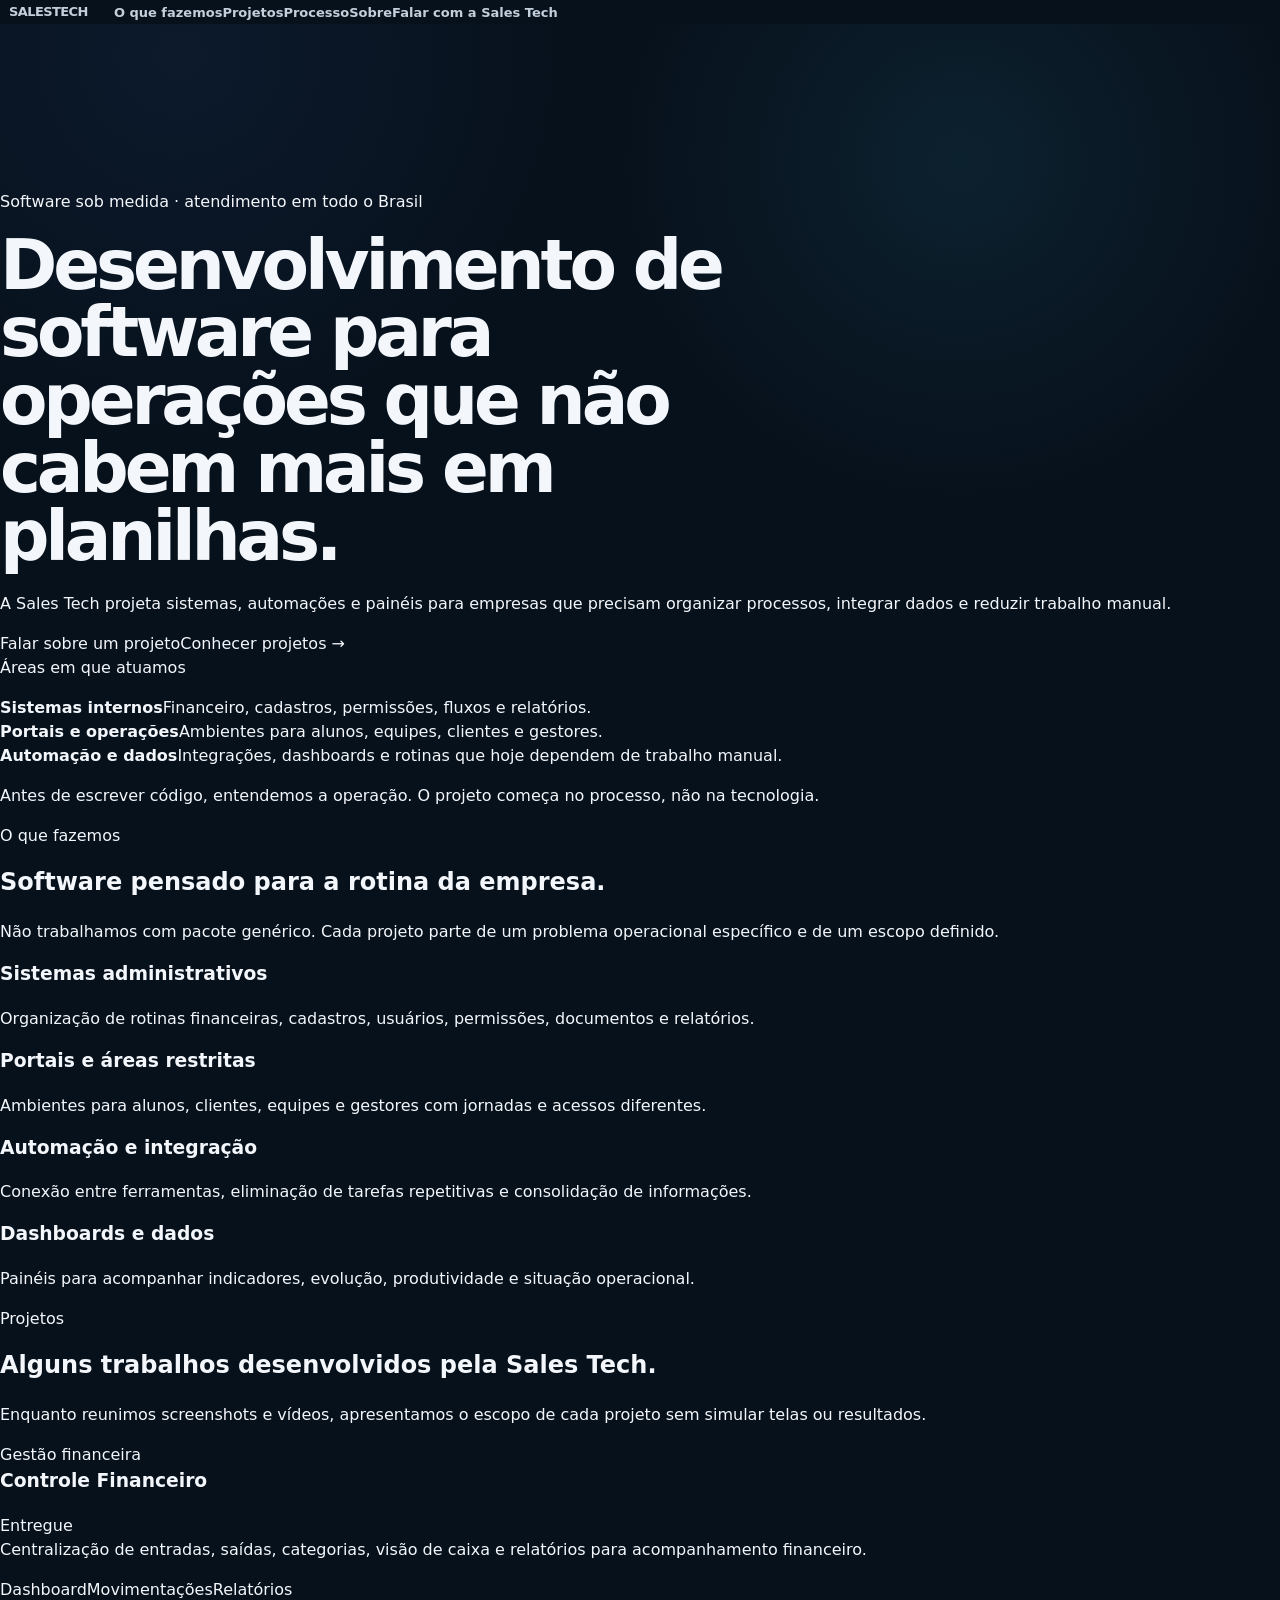
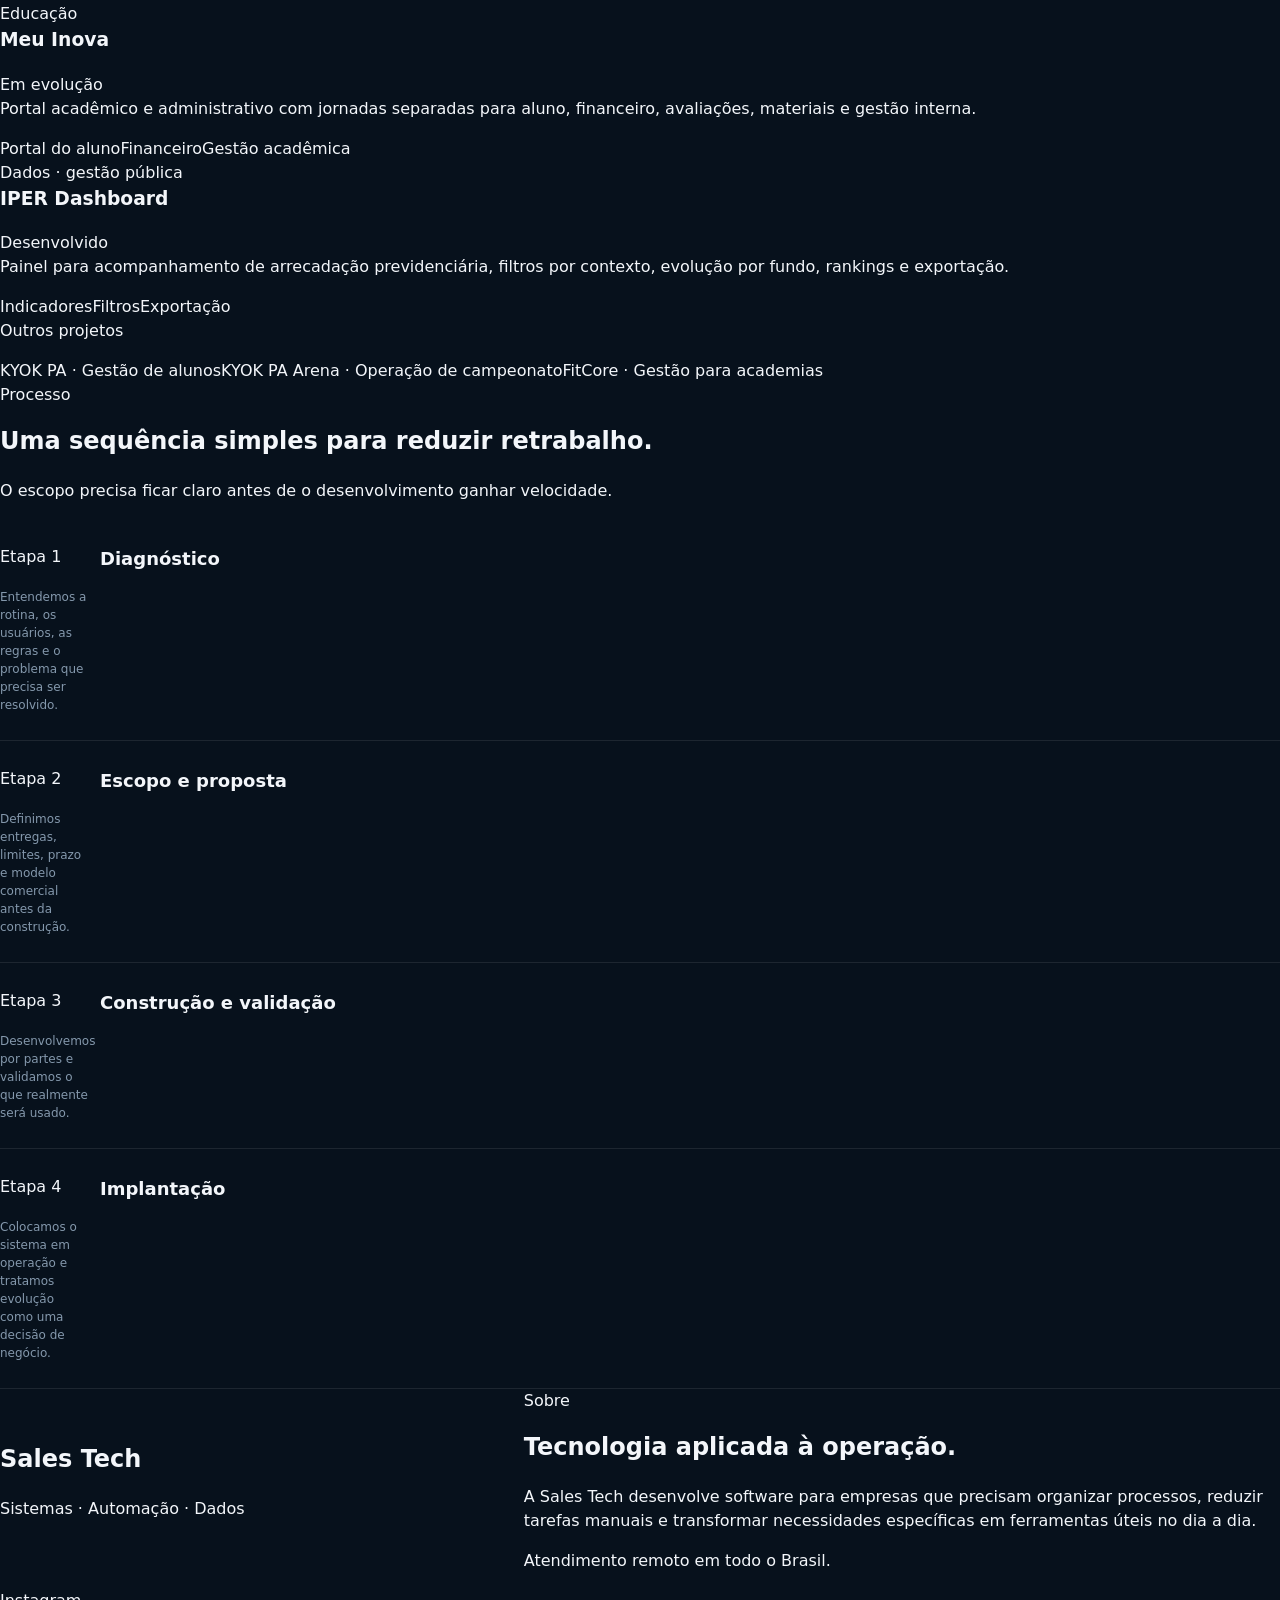
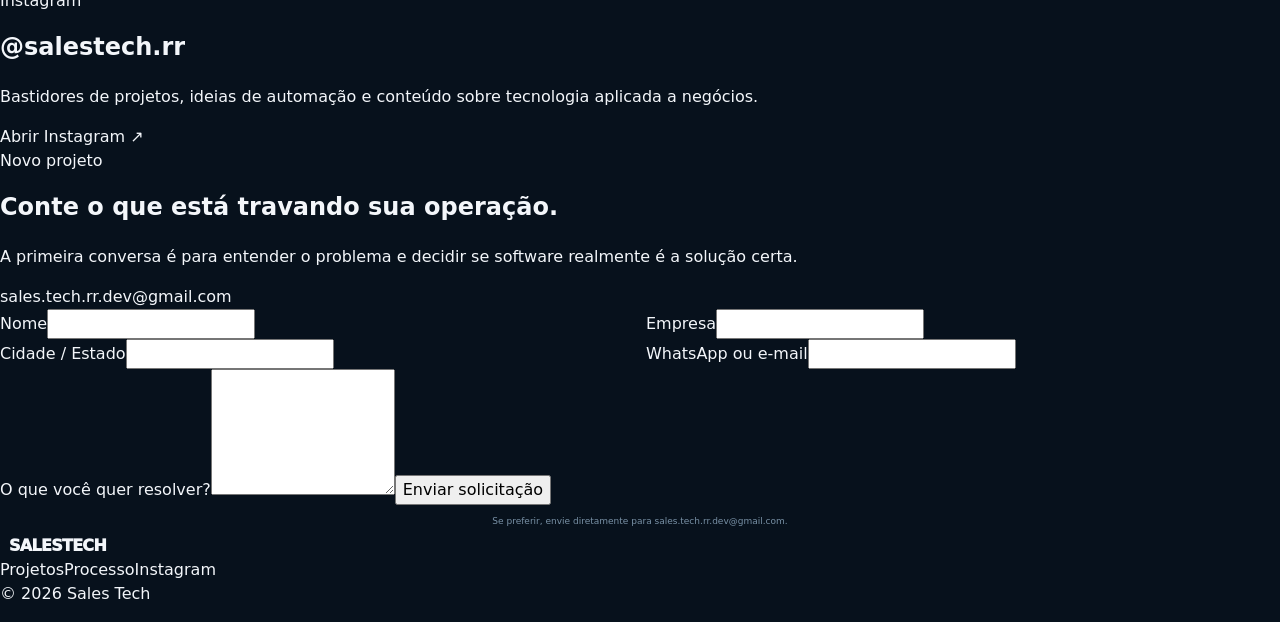
==== commit e1861967: "V5: redesign site with restrained B2B layout" ====
--- a/index.html
+++ b/index.html
@@ -1,55 +1,13 @@
 <!doctype html>
-<html lang="pt-BR">
-<head>
-  <meta charset="utf-8" />
-  <meta name="viewport" content="width=device-width, initial-scale=1" />
-  <title>Sales Tech — Sistemas sob medida para empresas</title>
-  <meta name="description" content="Sistemas, automações e dashboards sob medida para empresas que querem substituir processos manuais, planilhas e controles improvisados." />
-  <meta name="theme-color" content="#07111c" />
-  <meta property="og:title" content="Sales Tech — Sistemas sob medida para empresas" />
-  <meta property="og:description" content="Transformamos processos manuais em sistemas, automações e operações mais organizadas." />
-  <meta property="og:type" content="website" />
-  <meta property="og:url" content="https://salestech.agency/" />
-  <link rel="canonical" href="https://salestech.agency/" />
-  <link rel="icon" href="assets/favicon.svg" type="image/svg+xml" />
-  <link rel="stylesheet" href="styles.css" />
-  <script>document.documentElement.classList.add('js');</script>
-  <script type="application/ld+json">{"@context":"https://schema.org","@type":"Organization","name":"Sales Tech","url":"https://salestech.agency/","email":"sales.tech.rr.dev@gmail.com","description":"Desenvolvimento de sistemas, automações e dashboards sob medida para empresas no Brasil."}</script>
-</head>
-<body>
-  <header class="site-header" id="topo">
-    <div class="container nav-wrap">
-      <a href="#topo" class="brand" aria-label="Sales Tech — início">
-        <svg class="brand-symbol" viewBox="0 0 48 48" aria-hidden="true"><defs><linearGradient id="brandGradient" x1="0" y1="0" x2="1" y2="1"><stop offset="0" stop-color="#82f2ff"/><stop offset="1" stop-color="#36bce8"/></linearGradient></defs><path d="M37 10H18.5C12.7 10 8 13.8 8 19s4.7 9 10.5 9h11c2.3 0 4 1.3 4 3.2s-1.7 3.3-4 3.3H11" fill="none" stroke="url(#brandGradient)" stroke-width="6.5" stroke-linecap="round" stroke-linejoin="round"/></svg>
-        <span class="brand-word">SALES<span>TECH</span></span>
-      </a>
-      <button class="menu-button" id="menuButton" aria-expanded="false" aria-controls="siteNav" aria-label="Abrir menu"><span></span><span></span><span></span></button>
-      <nav class="nav" id="siteNav"><a href="#solucoes">Soluções</a><a href="#projetos">Projetos</a><a href="#processo">Como funciona</a><a href="#sobre">Sobre</a><a class="nav-cta" href="#diagnostico">Solicitar diagnóstico</a></nav>
-    </div>
-  </header>
-
-  <main>
-    <section class="hero section-pad"><div class="container hero-grid"><div class="hero-copy reveal"><div class="eyebrow"><span></span> ATENDIMENTO EM TODO O BRASIL</div><h1>Sistemas sob medida para tirar sua empresa do <em>improviso.</em></h1><p class="hero-lead">Transformamos planilhas, controles manuais e processos dispersos em sistemas, automações e dashboards construídos para a operação real da sua empresa.</p><div class="hero-actions"><a class="button button-primary" href="#diagnostico">Solicitar diagnóstico <span>↗</span></a><a class="button button-secondary" href="#projetos">Ver projetos</a></div><div class="hero-points"><span>Escopo antes do código</span><span>Desenvolvimento próprio</span><span>Suporte pós-entrega</span></div></div><div class="workflow-card reveal delay-1" aria-label="Fluxo ilustrativo de automação empresarial"><div class="workflow-top"><span>PROCESSO EMPRESARIAL</span><b>Como pensamos um projeto</b></div><div class="workflow-line"><article><i>01</i><strong>Entrada</strong><small>Lead, planilha, cadastro ou rotina</small></article><div class="workflow-arrow">→</div><article><i>02</i><strong>Processo</strong><small>Regra clara e fluxo organizado</small></article><div class="workflow-arrow">→</div><article><i>03</i><strong>Sistema</strong><small>Automação, painel ou integração</small></article></div><div class="workflow-result"><div><small>OBJETIVO</small><strong>Menos retrabalho. Mais controle.</strong></div><span>Sem promessa de milagre.</span></div></div></div></section>
-
-    <section class="trust-strip"><div class="container trust-grid"><div><strong>Desenvolvimento próprio</strong><span>Projetos construídos e versionados pela Sales Tech.</span></div><div><strong>Atendimento nacional</strong><span>Operação remota para empresas em todo o Brasil.</span></div><div><strong>Escopo antes do código</strong><span>Primeiro entendemos o processo. Depois propomos tecnologia.</span></div><div><strong>Evolução pós-entrega</strong><span>O sistema cresce quando existe motivo de negócio.</span></div></div></section>
-
-    <section id="solucoes" class="section-pad"><div class="container"><div class="section-heading reveal"><div class="eyebrow"><span></span> ONDE ENTRAMOS</div><h2>Problemas comuns. <em>Soluções objetivas.</em></h2><p>Começamos onde sua empresa perde tempo, controle ou oportunidade.</p></div><div class="problem-grid"><article class="problem-card reveal"><b>01</b><div><h3>Cliente chega e ninguém acompanha</h3><p>Leads espalhados, follow-up esquecido e atendimento sem histórico.</p><strong>CRM, agenda e fluxo comercial.</strong></div></article><article class="problem-card reveal delay-1"><b>02</b><div><h3>Planilha virou o sistema da empresa</h3><p>Informações duplicadas, erros manuais e pouca visão da operação.</p><strong>Sistema centralizado e simples.</strong></div></article><article class="problem-card reveal"><b>03</b><div><h3>A equipe repete a mesma tarefa todo dia</h3><p>Copiar dados, enviar avisos e atualizar cadastros manualmente.</p><strong>Automação de etapas repetitivas.</strong></div></article><article class="problem-card reveal delay-1"><b>04</b><div><h3>O gestor não enxerga a operação</h3><p>Decisão baseada em sensação porque os dados ficam dispersos.</p><strong>Dashboards e relatórios úteis.</strong></div></article></div><div class="solution-band"><article><span>01</span><h3>Sistemas administrativos</h3><p>Financeiro, cadastros, usuários, relatórios e rotinas internas.</p></article><article><span>02</span><h3>Atendimento e vendas</h3><p>CRM, agenda, pipeline, histórico e próximos passos comerciais.</p></article><article><span>03</span><h3>Automação e IA</h3><p>Integrações e automações aplicadas a tarefas com objetivo definido.</p></article></div></div></section>
-
-    <section id="projetos" class="section-pad projects-section"><div class="container"><div class="section-heading reveal"><div class="eyebrow"><span></span> PROJETOS SELECIONADOS</div><h2>Software aplicado a <em>operações diferentes.</em></h2><p>Projetos reais que mostram a variedade de problemas que já trabalhamos. Os visuais abaixo são representações até substituirmos por screenshots e vídeos reais.</p></div><div class="featured-projects"><article class="feature-project reveal"><div class="project-visual finance-ui"><div class="ui-bar"><span></span><span></span><span></span><small>CONTROLE FINANCEIRO</small></div><div class="finance-metrics"><div><small>SALDO</small><strong>Visão de caixa</strong></div><div><small>MOVIMENTAÇÕES</small><strong>Entradas e saídas</strong></div></div><div class="chart-bars"><i style="height:42%"></i><i style="height:68%"></i><i style="height:54%"></i><i style="height:84%"></i><i style="height:66%"></i><i style="height:92%"></i></div></div><div class="project-copy"><div class="project-meta">GESTÃO FINANCEIRA <span>PROJETO ENTREGUE</span></div><h3>Controle Financeiro</h3><p>Centraliza entradas, saídas, categorias, visão de caixa e relatórios em uma interface mais prática para acompanhar a operação.</p><ul><li>Dashboard financeiro</li><li>Movimentações e categorias</li><li>Relatórios de acompanhamento</li></ul><a href="#diagnostico">Quero avaliar algo parecido →</a></div></article><article class="feature-project reverse reveal"><div class="project-visual academic-ui"><div class="ui-bar"><span></span><span></span><span></span><small>MEU INOVA</small></div><div class="academic-title">Portal do aluno</div><div class="academic-grid"><div><b>Financeiro</b><small>Mensalidades</small></div><div><b>Avaliações</b><small>Notas e resultados</small></div><div><b>Materiais</b><small>Aulas e arquivos</small></div><div><b>Comunicados</b><small>Avisos acadêmicos</small></div></div></div><div class="project-copy"><div class="project-meta">EDUCAÇÃO <span>EM EVOLUÇÃO</span></div><h3>Meu Inova</h3><p>Portal acadêmico, financeiro e administrativo com jornadas separadas para aluno e administração.</p><ul><li>Portal do aluno</li><li>Financeiro e avaliações</li><li>Gestão acadêmica</li></ul><a href="#diagnostico">Quero conversar sobre um portal →</a></div></article><article class="feature-project reveal"><div class="project-visual pension-ui"><div class="ui-bar"><span></span><span></span><span></span><small>IPER DASHBOARD</small></div><div class="pension-layout"><div class="pension-chart"><svg viewBox="0 0 320 160" aria-hidden="true"><polyline points="4,132 48,118 88,124 130,82 174,92 218,54 266,70 316,28" fill="none" stroke="#64dcf5" stroke-width="4" stroke-linecap="round" stroke-linejoin="round"/></svg></div><div class="ranking"><span style="width:92%"></span><span style="width:76%"></span><span style="width:58%"></span><span style="width:43%"></span></div></div></div><div class="project-copy"><div class="project-meta">GESTÃO PÚBLICA • DADOS <span>DESENVOLVIDO</span></div><h3>IPER Dashboard</h3><p>Painel de arrecadação previdenciária com filtros, indicadores, evolução por fundo, rankings e exportação de dados.</p><ul><li>Indicadores e filtros</li><li>Evolução por fundo</li><li>Ranking por órgão</li></ul><a href="#diagnostico">Quero avaliar um dashboard →</a></div></article></div><div class="more-projects-head"><h3>Outros projetos</h3><span>No celular, arraste para o lado →</span></div><div class="more-projects" aria-label="Outros projetos da Sales Tech"><article class="compact-project"><div class="compact-icon">KP</div><div class="project-meta">GESTÃO DE ALUNOS <span>DESENVOLVIDO</span></div><h3>KYOK PA • Gestão de Alunos</h3><p>Cadastro e acompanhamento de alunos, faixas, professores, unidades e perfis de acesso.</p><div class="tag-row"><span>Alunos</span><span>Faixas</span><span>Unidades</span></div></article><article class="compact-project"><div class="compact-icon">KA</div><div class="project-meta">COMPETIÇÃO <span>V2.8</span></div><h3>KYOK PA Arena</h3><p>Placar, tatame, rounds, juízes, cronologia e relatórios para operação de campeonato.</p><div class="tag-row"><span>Placar</span><span>Juízes</span><span>Tatame</span></div></article><article class="compact-project"><div class="compact-icon">FC</div><div class="project-meta">SAAS PARA ACADEMIAS <span>EM DESENVOLVIMENTO</span></div><h3>FitCore</h3><p>Gestão de alunos, planos, cobranças, pagamentos e visão administrativa da academia.</p><div class="tag-row"><span>Alunos</span><span>Planos</span><span>Cobranças</span></div></article></div></div></section>
-
-    <section id="calculadora" class="section-pad calculator-section"><div class="container calculator-grid"><div class="section-heading reveal"><div class="eyebrow"><span></span> CUSTO DO PROCESSO MANUAL</div><h2>Quanto custa continuar fazendo isso <em>na mão?</em></h2><p>Uma estimativa simples ajuda a decidir se vale automatizar. Não é promessa de economia; é um ponto de partida para o diagnóstico.</p></div><div class="calculator-card reveal delay-1"><div class="calc-fields"><label>Pessoas envolvidas<input id="calcPeople" type="number" min="1" value="2"></label><label>Horas por semana / pessoa<input id="calcHours" type="number" min="0" step="0.5" value="5"></label><label>Custo médio por hora (R$)<input id="calcRate" type="number" min="0" step="1" value="25"></label></div><div class="calc-results"><div><small>CUSTO ESTIMADO / MÊS</small><strong id="calcMonth">R$ 1.082,50</strong></div><div><small>CUSTO ESTIMADO / ANO</small><strong id="calcYear">R$ 12.990,00</strong></div></div><p>Estimativa usando 4,33 semanas por mês. O ganho real depende do processo, automação possível e custo de implantação.</p><a class="button button-secondary" href="#diagnostico" id="calcCta">Quero avaliar esse processo ↗</a></div></div></section>
-
-    <section id="processo" class="section-pad process-section"><div class="container process-grid"><div class="section-heading reveal"><div class="eyebrow"><span></span> COMO TRABALHAMOS</div><h2>Software começa no <em>problema.</em> Não no código.</h2><p>O objetivo é evitar projeto inchado, prazo infinito e funcionalidade sem uso.</p></div><div class="process-list reveal delay-1"><article><b>01</b><div><h3>Diagnóstico</h3><p>Entendemos processo, dor, usuários e objetivo.</p></div></article><article><b>02</b><div><h3>Escopo e proposta</h3><p>Definimos o que entra, o que não entra, prazo e modelo comercial.</p></div></article><article><b>03</b><div><h3>Construção e validação</h3><p>Desenvolvimento por etapas com validação antes da implantação.</p></div></article><article><b>04</b><div><h3>Implantação e evolução</h3><p>Colocamos em operação e evoluímos quando existe razão de negócio.</p></div></article></div></div></section>
-
-    <section id="sobre" class="section-pad about-section"><div class="container about-grid"><div class="about-signature reveal"><svg viewBox="0 0 48 48" aria-hidden="true"><path d="M37 10H18.5C12.7 10 8 13.8 8 19s4.7 9 10.5 9h11c2.3 0 4 1.3 4 3.2s-1.7 3.3-4 3.3H11" fill="none" stroke="#67deef" stroke-width="6.5" stroke-linecap="round" stroke-linejoin="round"/></svg><strong>Sales Tech</strong><span>Atendimento em todo o Brasil</span><small>Sistemas • Automação • Dados</small></div><div class="section-heading reveal delay-1"><div class="eyebrow"><span></span> SOBRE</div><h2>Tecnologia focada em <em>resolver operação.</em></h2><p>A Sales Tech desenvolve sistemas e automações para empresas que precisam organizar processos, reduzir tarefas manuais e transformar uma necessidade específica em uma ferramenta utilizável.</p><p class="about-note">Se um sistema não fizer sentido para o problema, ele não deveria ser o projeto.</p><a class="text-link" id="aboutEmail" href="mailto:sales.tech.rr.dev@gmail.com">sales.tech.rr.dev@gmail.com →</a></div></div></section>
-
-    <section id="conteudo" class="section-pad content-section"><div class="container content-grid"><div class="content-copy reveal"><div class="eyebrow"><span></span> INSTAGRAM</div><h2>Conteúdo útil, não <em>postagem genérica.</em></h2><p>No Instagram mostramos diagnósticos, bastidores de desenvolvimento, ideias de automação e exemplos práticos de tecnologia aplicada à operação.</p><a class="button button-primary" id="instagramLink" href="https://instagram.com/salestech.rr" target="_blank" rel="noopener">Ver @salestech.rr ↗</a></div><div class="editorial-grid reveal delay-1"><article class="editorial-card editorial-main"><div class="editorial-top"><span>@salestech.rr</span><small>PROCESSO</small></div><h3>Primeiro a dor. Depois a tecnologia.</h3><footer>Sales Tech <span>→</span></footer></article><article class="editorial-card"><div class="editorial-top"><span>@salestech.rr</span><small>SISTEMAS</small></div><h3>Planilha resolve até virar gargalo.</h3><footer>Conteúdo prático <span>→</span></footer></article><article class="editorial-card"><div class="editorial-top"><span>@salestech.rr</span><small>AUTOMAÇÃO</small></div><h3>O que sua equipe repete todo dia?</h3><footer>Diagnóstico <span>→</span></footer></article></div></div></section>
-
-    <section id="diagnostico" class="section-pad diagnostic-section"><div class="container diagnostic-grid"><div class="section-heading reveal"><div class="eyebrow light"><span></span> DIAGNÓSTICO INICIAL</div><h2>Qual processo da sua empresa está <em>pedindo uma solução?</em></h2><p>Conte o problema em poucas linhas. A primeira conversa serve para entender se sistema, automação ou outra abordagem realmente faz sentido.</p><div class="contact-direct"><small>Prefere falar direto?</small><a id="directEmail" href="mailto:sales.tech.rr.dev@gmail.com">sales.tech.rr.dev@gmail.com</a></div></div><form class="diagnostic-form reveal delay-1" id="diagnosticForm"><div class="form-row"><label>Seu nome<input id="leadName" required autocomplete="name" placeholder="Como podemos te chamar?"></label><label>Empresa<input id="leadCompany" required autocomplete="organization" placeholder="Nome da empresa"></label></div><div class="form-row"><label>Cidade<input id="leadCity" autocomplete="address-level2" placeholder="Cidade / Estado"></label><label>Seu contato<input id="leadContact" required placeholder="WhatsApp ou e-mail"></label></div><label>O que você quer resolver?<textarea id="leadProblem" rows="5" required placeholder="Ex.: atendimento desorganizado, controle em planilha, tarefa manual repetitiva..."></textarea></label><button class="button form-submit" type="submit">Enviar solicitação <span>↗</span></button><p class="form-note">Ao enviar, seus dados serão encaminhados ao e-mail comercial da Sales Tech por um serviço de formulário.</p></form></div></section>
-  </main>
-
-  <footer class="footer"><div class="container footer-grid"><div><a href="#topo" class="brand footer-brand"><svg class="brand-symbol" viewBox="0 0 48 48" aria-hidden="true"><path d="M37 10H18.5C12.7 10 8 13.8 8 19s4.7 9 10.5 9h11c2.3 0 4 1.3 4 3.2s-1.7 3.3-4 3.3H11" fill="none" stroke="#67deef" stroke-width="6.5" stroke-linecap="round" stroke-linejoin="round"/></svg><span class="brand-word">SALES<span>TECH</span></span></a><p>Sistemas e automações aplicados a problemas reais de operação.</p></div><div><strong>Navegação</strong><a href="#solucoes">Soluções</a><a href="#projetos">Projetos</a><a href="#processo">Como funciona</a></div><div><strong>Contato</strong><a id="footerEmail" href="mailto:sales.tech.rr.dev@gmail.com">sales.tech.rr.dev@gmail.com</a><a href="https://instagram.com/salestech.rr" target="_blank" rel="noopener">Instagram @salestech.rr</a></div><div class="footer-right"><span>© <b id="currentYear"></b> Sales Tech</span><small>Atendimento em todo o Brasil.</small></div></div></footer>
-
-  <script src="config.js"></script><script src="script.js"></script>
-</body>
-</html>
+<html lang="pt-BR"><head><meta charset="utf-8"><meta name="viewport" content="width=device-width,initial-scale=1"><title>Sales Tech — Software sob medida para empresas</title><link rel="stylesheet" href="styles.css"><meta name="theme-color" content="#08121d"><meta name="description" content="Desenvolvimento de sistemas, automações e dashboards sob medida para empresas em todo o Brasil."></head><body>
+<header class="header"><div class="wrap nav"><a class="brand" href="#topo"><span class="brand-logo"></span><span>SALES<span>TECH</span></span></a><button class="menu-button" id="menuButton" aria-label="Abrir menu">☰</button><nav id="siteNav"><a href="#servicos">O que fazemos</a><a href="#projetos">Projetos</a><a href="#processo">Processo</a><a href="#sobre">Sobre</a><a class="nav-button" href="#diagnostico">Falar com a Sales Tech</a></nav></div></header>
+<main id="topo">
+<section class="hero"><div class="wrap hero-inner"><div class="hero-main"><p class="kicker">Software sob medida · atendimento em todo o Brasil</p><h1>Desenvolvimento de software para operações que não cabem mais em planilhas.</h1><p class="lead">A Sales Tech projeta sistemas, automações e painéis para empresas que precisam organizar processos, integrar dados e reduzir trabalho manual.</p><div class="actions"><a class="btn primary" href="#diagnostico">Falar sobre um projeto</a><a class="btn text" href="#projetos">Conhecer projetos →</a></div></div><aside class="hero-side"><p class="side-title">Áreas em que atuamos</p><div class="side-row"><strong>Sistemas internos</strong><span>Financeiro, cadastros, permissões, fluxos e relatórios.</span></div><div class="side-row"><strong>Portais e operações</strong><span>Ambientes para alunos, equipes, clientes e gestores.</span></div><div class="side-row"><strong>Automação e dados</strong><span>Integrações, dashboards e rotinas que hoje dependem de trabalho manual.</span></div></aside></div></section>
+<section class="statement"><div class="wrap"><p>Antes de escrever código, entendemos a operação. <span>O projeto começa no processo, não na tecnologia.</span></p></div></section>
+<section class="light" id="servicos"><div class="wrap section-grid"><div class="section-intro"><p class="overline">O que fazemos</p><h2>Software pensado para a rotina da empresa.</h2><p>Não trabalhamos com pacote genérico. Cada projeto parte de um problema operacional específico e de um escopo definido.</p></div><div class="service-list"><article><h3>Sistemas administrativos</h3><p>Organização de rotinas financeiras, cadastros, usuários, permissões, documentos e relatórios.</p></article><article><h3>Portais e áreas restritas</h3><p>Ambientes para alunos, clientes, equipes e gestores com jornadas e acessos diferentes.</p></article><article><h3>Automação e integração</h3><p>Conexão entre ferramentas, eliminação de tarefas repetitivas e consolidação de informações.</p></article><article><h3>Dashboards e dados</h3><p>Painéis para acompanhar indicadores, evolução, produtividade e situação operacional.</p></article></div></div></section>
+<section class="dark" id="projetos"><div class="wrap"><div class="section-top"><div><p class="overline">Projetos</p><h2>Alguns trabalhos desenvolvidos pela Sales Tech.</h2></div><p class="section-note">Enquanto reunimos screenshots e vídeos, apresentamos o escopo de cada projeto sem simular telas ou resultados.</p></div><div class="case-list"><article class="case"><div class="case-head"><div><span class="case-type">Gestão financeira</span><h3>Controle Financeiro</h3></div><span class="status">Entregue</span></div><p>Centralização de entradas, saídas, categorias, visão de caixa e relatórios para acompanhamento financeiro.</p><div class="case-tags"><span>Dashboard</span><span>Movimentações</span><span>Relatórios</span></div></article><article class="case"><div class="case-head"><div><span class="case-type">Educação</span><h3>Meu Inova</h3></div><span class="status">Em evolução</span></div><p>Portal acadêmico e administrativo com jornadas separadas para aluno, financeiro, avaliações, materiais e gestão interna.</p><div class="case-tags"><span>Portal do aluno</span><span>Financeiro</span><span>Gestão acadêmica</span></div></article><article class="case"><div class="case-head"><div><span class="case-type">Dados · gestão pública</span><h3>IPER Dashboard</h3></div><span class="status">Desenvolvido</span></div><p>Painel para acompanhamento de arrecadação previdenciária, filtros por contexto, evolução por fundo, rankings e exportação.</p><div class="case-tags"><span>Indicadores</span><span>Filtros</span><span>Exportação</span></div></article></div><div class="other-projects"><p>Outros projetos</p><div><span>KYOK PA · Gestão de alunos</span><span>KYOK PA Arena · Operação de campeonato</span><span>FitCore · Gestão para academias</span></div></div></div></section>
+<section class="light" id="processo"><div class="wrap section-grid"><div class="section-intro"><p class="overline">Processo</p><h2>Uma sequência simples para reduzir retrabalho.</h2><p>O escopo precisa ficar claro antes de o desenvolvimento ganhar velocidade.</p></div><div class="process-list"><article><span>Etapa 1</span><h3>Diagnóstico</h3><p>Entendemos a rotina, os usuários, as regras e o problema que precisa ser resolvido.</p></article><article><span>Etapa 2</span><h3>Escopo e proposta</h3><p>Definimos entregas, limites, prazo e modelo comercial antes da construção.</p></article><article><span>Etapa 3</span><h3>Construção e validação</h3><p>Desenvolvemos por partes e validamos o que realmente será usado.</p></article><article><span>Etapa 4</span><h3>Implantação</h3><p>Colocamos o sistema em operação e tratamos evolução como uma decisão de negócio.</p></article></div></div></section>
+<section class="dark compact" id="sobre"><div class="wrap about-grid"><div class="about-brand"><span class="brand-logo large"></span><div><h2>Sales Tech</h2><p>Sistemas · Automação · Dados</p></div></div><div class="about-copy"><p class="overline">Sobre</p><h2>Tecnologia aplicada à operação.</h2><p>A Sales Tech desenvolve software para empresas que precisam organizar processos, reduzir tarefas manuais e transformar necessidades específicas em ferramentas úteis no dia a dia.</p><p>Atendimento remoto em todo o Brasil.</p></div></div></section>
+<section class="instagram"><div class="wrap instagram-inner"><div><p class="overline">Instagram</p><h2>@salestech.rr</h2><p>Bastidores de projetos, ideias de automação e conteúdo sobre tecnologia aplicada a negócios.</p></div><a class="btn dark-btn" id="instagramLink" href="https://instagram.com/salestech.rr" target="_blank" rel="noopener">Abrir Instagram ↗</a></div></section>
+<section class="contact" id="diagnostico"><div class="wrap contact-grid"><div><p class="overline">Novo projeto</p><h2>Conte o que está travando sua operação.</h2><p>A primeira conversa é para entender o problema e decidir se software realmente é a solução certa.</p><a class="email" id="directEmail" href="mailto:sales.tech.rr.dev@gmail.com">sales.tech.rr.dev@gmail.com</a></div><form id="diagnosticForm"><div class="form-row"><label>Nome<input id="leadName" required></label><label>Empresa<input id="leadCompany" required></label></div><div class="form-row"><label>Cidade / Estado<input id="leadCity"></label><label>WhatsApp ou e-mail<input id="leadContact" required></label></div><label>O que você quer resolver?<textarea id="leadProblem" rows="5" required></textarea></label><button class="btn primary submit" type="submit">Enviar solicitação</button><p class="form-note">Se preferir, envie diretamente para sales.tech.rr.dev@gmail.com.</p></form></div></section>
+</main><footer><div class="wrap footer-inner"><a class="brand" href="#topo"><span class="brand-logo"></span><span>SALES<span>TECH</span></span></a><div><a href="#projetos">Projetos</a><a href="#processo">Processo</a><a href="https://instagram.com/salestech.rr" target="_blank">Instagram</a></div><p>© <span id="currentYear">2026</span> Sales Tech</p></div></footer><script src="config.js"></script><script src="script.js"></script></body></html>
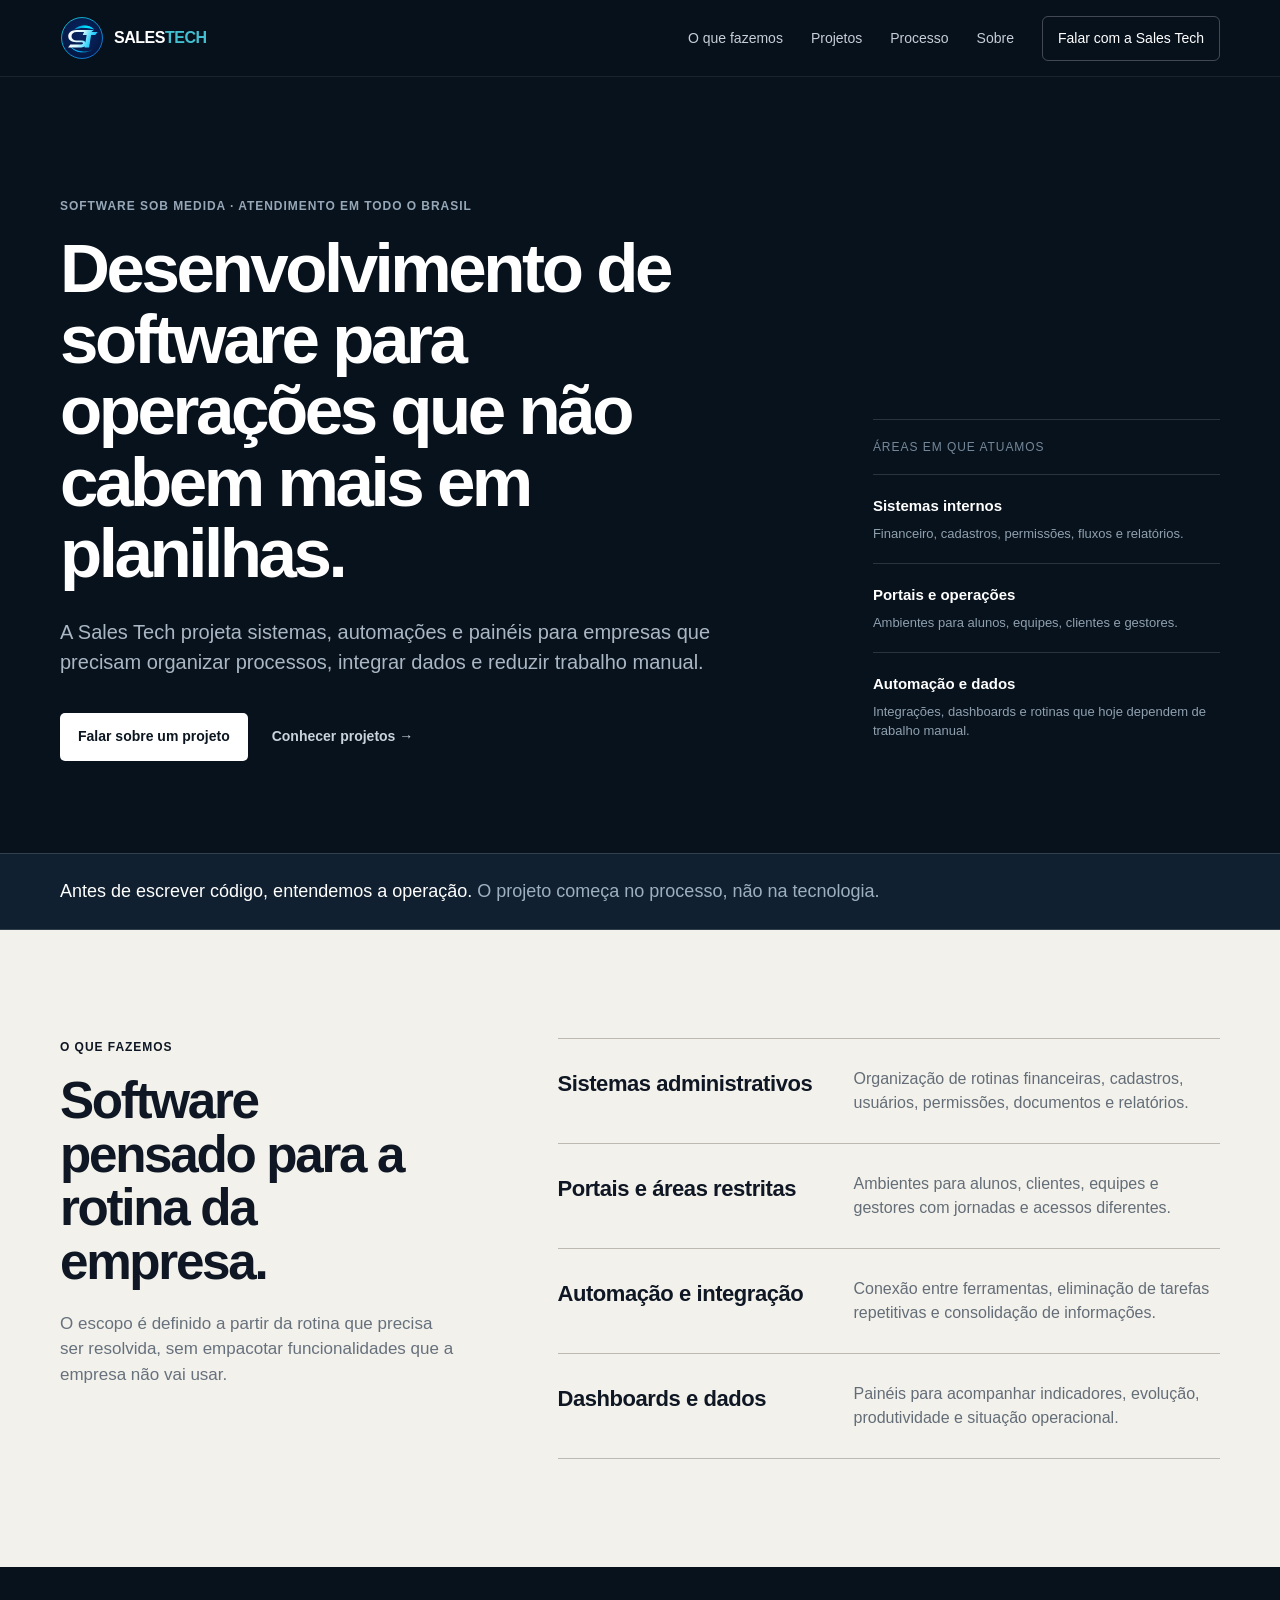
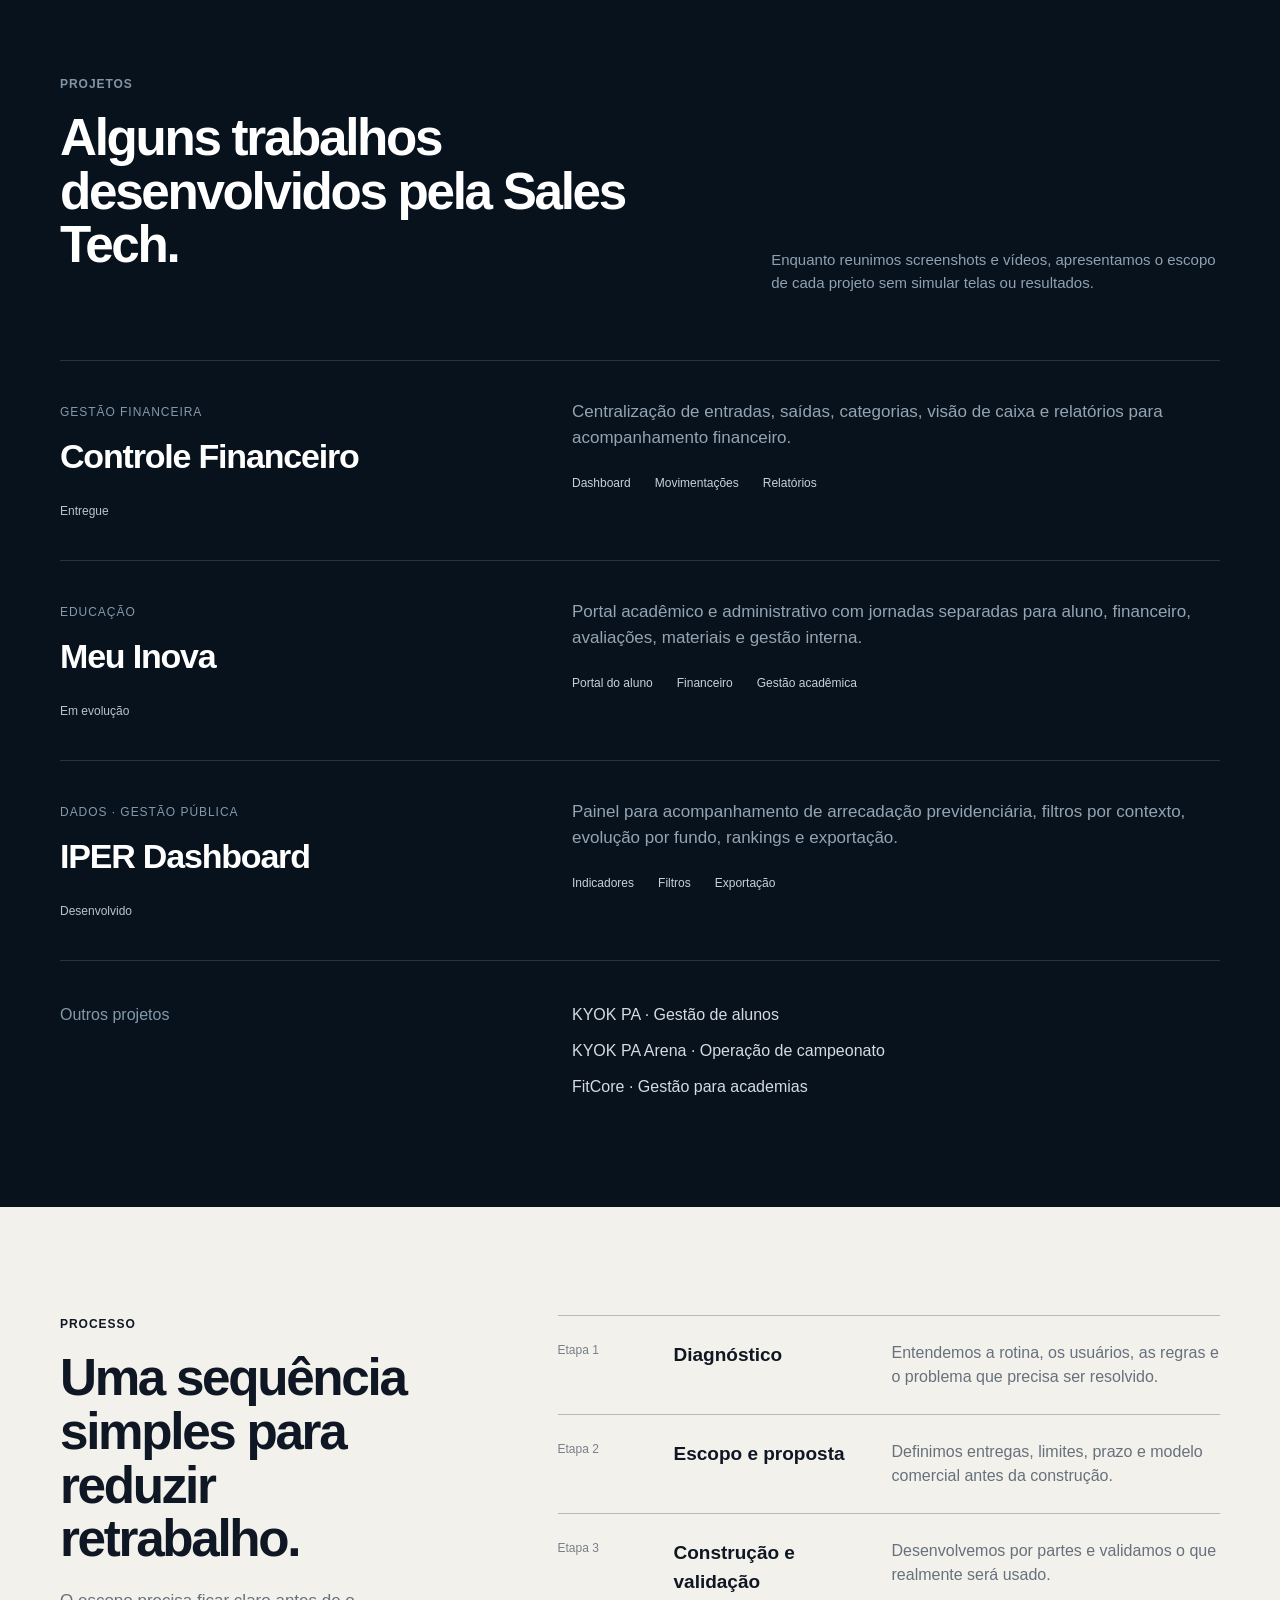
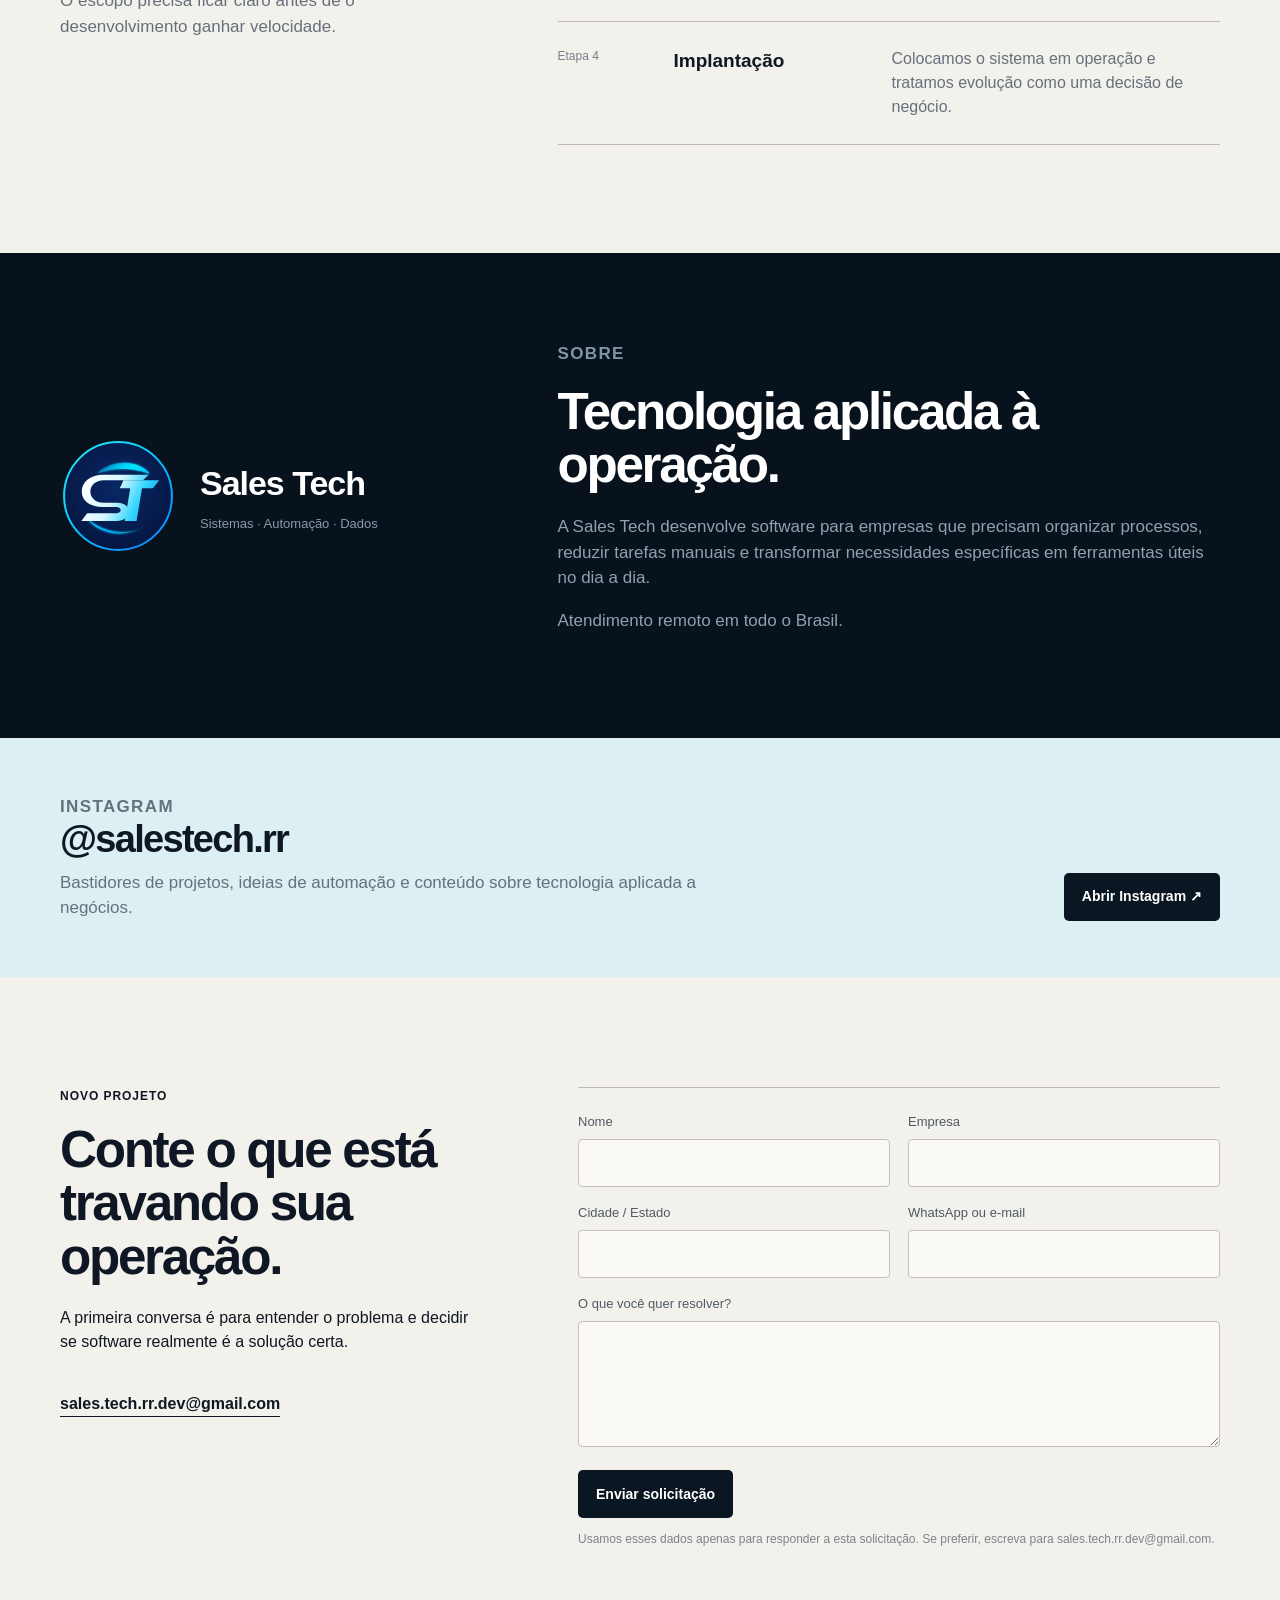
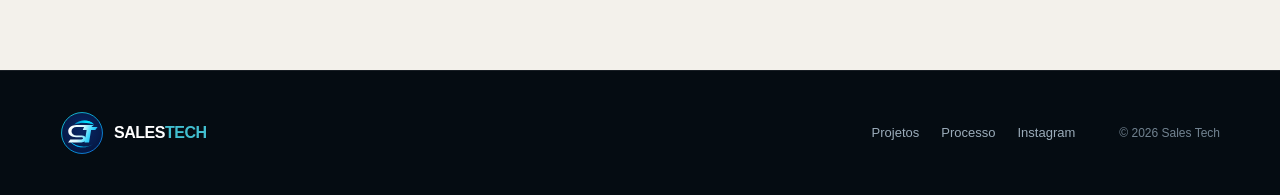
==== commit 7a1192bf: "Polish V5 metadata, accessibility and form UX" ====
--- a/index.html
+++ b/index.html
@@ -1,13 +1,28 @@
 <!doctype html>
-<html lang="pt-BR"><head><meta charset="utf-8"><meta name="viewport" content="width=device-width,initial-scale=1"><title>Sales Tech — Software sob medida para empresas</title><link rel="stylesheet" href="styles.css"><meta name="theme-color" content="#08121d"><meta name="description" content="Desenvolvimento de sistemas, automações e dashboards sob medida para empresas em todo o Brasil."></head><body>
-<header class="header"><div class="wrap nav"><a class="brand" href="#topo"><span class="brand-logo"></span><span>SALES<span>TECH</span></span></a><button class="menu-button" id="menuButton" aria-label="Abrir menu">☰</button><nav id="siteNav"><a href="#servicos">O que fazemos</a><a href="#projetos">Projetos</a><a href="#processo">Processo</a><a href="#sobre">Sobre</a><a class="nav-button" href="#diagnostico">Falar com a Sales Tech</a></nav></div></header>
+<html lang="pt-BR"><head><meta charset="utf-8"><meta name="viewport" content="width=device-width,initial-scale=1"><title>Sales Tech — Software sob medida para empresas</title>
+<meta name="description" content="Desenvolvimento de sistemas, automações e dashboards sob medida para empresas em todo o Brasil.">
+<meta name="theme-color" content="#08121d">
+<link rel="canonical" href="https://salestech.agency/">
+<link rel="icon" href="assets/logo-st.svg" type="image/svg+xml">
+<meta property="og:type" content="website">
+<meta property="og:locale" content="pt_BR">
+<meta property="og:title" content="Sales Tech — Software sob medida para empresas">
+<meta property="og:description" content="Sistemas, automações e dashboards construídos para organizar processos e reduzir trabalho manual.">
+<meta property="og:url" content="https://salestech.agency/">
+<meta property="og:site_name" content="Sales Tech">
+<meta name="twitter:card" content="summary">
+<meta name="twitter:title" content="Sales Tech — Software sob medida para empresas">
+<meta name="twitter:description" content="Sistemas, automações e dashboards sob medida para empresas.">
+<link rel="stylesheet" href="styles.css">
+<script type="application/ld+json">{"@context":"https://schema.org","@type":"Organization","name":"Sales Tech","url":"https://salestech.agency/","email":"sales.tech.rr.dev@gmail.com","sameAs":["https://instagram.com/salestech.rr"],"areaServed":"BR","description":"Desenvolvimento de sistemas, automações e dashboards sob medida para empresas."}</script></head><body>
+<header class="header"><div class="wrap nav"><a class="brand" href="#topo"><span class="brand-logo"></span><span>SALES<span>TECH</span></span></a><button class="menu-button" id="menuButton" aria-label="Abrir menu" aria-expanded="false" aria-controls="siteNav">☰</button><nav id="siteNav"><a href="#servicos">O que fazemos</a><a href="#projetos">Projetos</a><a href="#processo">Processo</a><a href="#sobre">Sobre</a><a class="nav-button" href="#diagnostico">Falar com a Sales Tech</a></nav></div></header>
 <main id="topo">
 <section class="hero"><div class="wrap hero-inner"><div class="hero-main"><p class="kicker">Software sob medida · atendimento em todo o Brasil</p><h1>Desenvolvimento de software para operações que não cabem mais em planilhas.</h1><p class="lead">A Sales Tech projeta sistemas, automações e painéis para empresas que precisam organizar processos, integrar dados e reduzir trabalho manual.</p><div class="actions"><a class="btn primary" href="#diagnostico">Falar sobre um projeto</a><a class="btn text" href="#projetos">Conhecer projetos →</a></div></div><aside class="hero-side"><p class="side-title">Áreas em que atuamos</p><div class="side-row"><strong>Sistemas internos</strong><span>Financeiro, cadastros, permissões, fluxos e relatórios.</span></div><div class="side-row"><strong>Portais e operações</strong><span>Ambientes para alunos, equipes, clientes e gestores.</span></div><div class="side-row"><strong>Automação e dados</strong><span>Integrações, dashboards e rotinas que hoje dependem de trabalho manual.</span></div></aside></div></section>
 <section class="statement"><div class="wrap"><p>Antes de escrever código, entendemos a operação. <span>O projeto começa no processo, não na tecnologia.</span></p></div></section>
-<section class="light" id="servicos"><div class="wrap section-grid"><div class="section-intro"><p class="overline">O que fazemos</p><h2>Software pensado para a rotina da empresa.</h2><p>Não trabalhamos com pacote genérico. Cada projeto parte de um problema operacional específico e de um escopo definido.</p></div><div class="service-list"><article><h3>Sistemas administrativos</h3><p>Organização de rotinas financeiras, cadastros, usuários, permissões, documentos e relatórios.</p></article><article><h3>Portais e áreas restritas</h3><p>Ambientes para alunos, clientes, equipes e gestores com jornadas e acessos diferentes.</p></article><article><h3>Automação e integração</h3><p>Conexão entre ferramentas, eliminação de tarefas repetitivas e consolidação de informações.</p></article><article><h3>Dashboards e dados</h3><p>Painéis para acompanhar indicadores, evolução, produtividade e situação operacional.</p></article></div></div></section>
+<section class="light" id="servicos"><div class="wrap section-grid"><div class="section-intro"><p class="overline">O que fazemos</p><h2>Software pensado para a rotina da empresa.</h2><p>O escopo é definido a partir da rotina que precisa ser resolvida, sem empacotar funcionalidades que a empresa não vai usar.</p></div><div class="service-list"><article><h3>Sistemas administrativos</h3><p>Organização de rotinas financeiras, cadastros, usuários, permissões, documentos e relatórios.</p></article><article><h3>Portais e áreas restritas</h3><p>Ambientes para alunos, clientes, equipes e gestores com jornadas e acessos diferentes.</p></article><article><h3>Automação e integração</h3><p>Conexão entre ferramentas, eliminação de tarefas repetitivas e consolidação de informações.</p></article><article><h3>Dashboards e dados</h3><p>Painéis para acompanhar indicadores, evolução, produtividade e situação operacional.</p></article></div></div></section>
 <section class="dark" id="projetos"><div class="wrap"><div class="section-top"><div><p class="overline">Projetos</p><h2>Alguns trabalhos desenvolvidos pela Sales Tech.</h2></div><p class="section-note">Enquanto reunimos screenshots e vídeos, apresentamos o escopo de cada projeto sem simular telas ou resultados.</p></div><div class="case-list"><article class="case"><div class="case-head"><div><span class="case-type">Gestão financeira</span><h3>Controle Financeiro</h3></div><span class="status">Entregue</span></div><p>Centralização de entradas, saídas, categorias, visão de caixa e relatórios para acompanhamento financeiro.</p><div class="case-tags"><span>Dashboard</span><span>Movimentações</span><span>Relatórios</span></div></article><article class="case"><div class="case-head"><div><span class="case-type">Educação</span><h3>Meu Inova</h3></div><span class="status">Em evolução</span></div><p>Portal acadêmico e administrativo com jornadas separadas para aluno, financeiro, avaliações, materiais e gestão interna.</p><div class="case-tags"><span>Portal do aluno</span><span>Financeiro</span><span>Gestão acadêmica</span></div></article><article class="case"><div class="case-head"><div><span class="case-type">Dados · gestão pública</span><h3>IPER Dashboard</h3></div><span class="status">Desenvolvido</span></div><p>Painel para acompanhamento de arrecadação previdenciária, filtros por contexto, evolução por fundo, rankings e exportação.</p><div class="case-tags"><span>Indicadores</span><span>Filtros</span><span>Exportação</span></div></article></div><div class="other-projects"><p>Outros projetos</p><div><span>KYOK PA · Gestão de alunos</span><span>KYOK PA Arena · Operação de campeonato</span><span>FitCore · Gestão para academias</span></div></div></div></section>
 <section class="light" id="processo"><div class="wrap section-grid"><div class="section-intro"><p class="overline">Processo</p><h2>Uma sequência simples para reduzir retrabalho.</h2><p>O escopo precisa ficar claro antes de o desenvolvimento ganhar velocidade.</p></div><div class="process-list"><article><span>Etapa 1</span><h3>Diagnóstico</h3><p>Entendemos a rotina, os usuários, as regras e o problema que precisa ser resolvido.</p></article><article><span>Etapa 2</span><h3>Escopo e proposta</h3><p>Definimos entregas, limites, prazo e modelo comercial antes da construção.</p></article><article><span>Etapa 3</span><h3>Construção e validação</h3><p>Desenvolvemos por partes e validamos o que realmente será usado.</p></article><article><span>Etapa 4</span><h3>Implantação</h3><p>Colocamos o sistema em operação e tratamos evolução como uma decisão de negócio.</p></article></div></div></section>
 <section class="dark compact" id="sobre"><div class="wrap about-grid"><div class="about-brand"><span class="brand-logo large"></span><div><h2>Sales Tech</h2><p>Sistemas · Automação · Dados</p></div></div><div class="about-copy"><p class="overline">Sobre</p><h2>Tecnologia aplicada à operação.</h2><p>A Sales Tech desenvolve software para empresas que precisam organizar processos, reduzir tarefas manuais e transformar necessidades específicas em ferramentas úteis no dia a dia.</p><p>Atendimento remoto em todo o Brasil.</p></div></div></section>
 <section class="instagram"><div class="wrap instagram-inner"><div><p class="overline">Instagram</p><h2>@salestech.rr</h2><p>Bastidores de projetos, ideias de automação e conteúdo sobre tecnologia aplicada a negócios.</p></div><a class="btn dark-btn" id="instagramLink" href="https://instagram.com/salestech.rr" target="_blank" rel="noopener">Abrir Instagram ↗</a></div></section>
-<section class="contact" id="diagnostico"><div class="wrap contact-grid"><div><p class="overline">Novo projeto</p><h2>Conte o que está travando sua operação.</h2><p>A primeira conversa é para entender o problema e decidir se software realmente é a solução certa.</p><a class="email" id="directEmail" href="mailto:sales.tech.rr.dev@gmail.com">sales.tech.rr.dev@gmail.com</a></div><form id="diagnosticForm"><div class="form-row"><label>Nome<input id="leadName" required></label><label>Empresa<input id="leadCompany" required></label></div><div class="form-row"><label>Cidade / Estado<input id="leadCity"></label><label>WhatsApp ou e-mail<input id="leadContact" required></label></div><label>O que você quer resolver?<textarea id="leadProblem" rows="5" required></textarea></label><button class="btn primary submit" type="submit">Enviar solicitação</button><p class="form-note">Se preferir, envie diretamente para sales.tech.rr.dev@gmail.com.</p></form></div></section>
-</main><footer><div class="wrap footer-inner"><a class="brand" href="#topo"><span class="brand-logo"></span><span>SALES<span>TECH</span></span></a><div><a href="#projetos">Projetos</a><a href="#processo">Processo</a><a href="https://instagram.com/salestech.rr" target="_blank">Instagram</a></div><p>© <span id="currentYear">2026</span> Sales Tech</p></div></footer><script src="config.js"></script><script src="script.js"></script></body></html>+<section class="contact" id="diagnostico"><div class="wrap contact-grid"><div><p class="overline">Novo projeto</p><h2>Conte o que está travando sua operação.</h2><p>A primeira conversa é para entender o problema e decidir se software realmente é a solução certa.</p><a class="email" id="directEmail" href="mailto:sales.tech.rr.dev@gmail.com">sales.tech.rr.dev@gmail.com</a></div><form id="diagnosticForm"><div class="form-row"><label>Nome<input id="leadName" name="name" autocomplete="name" required></label><label>Empresa<input id="leadCompany" name="company" autocomplete="organization" required></label></div><div class="form-row"><label>Cidade / Estado<input id="leadCity" name="city" autocomplete="address-level2"></label><label>WhatsApp ou e-mail<input id="leadContact" name="contact" autocomplete="email" required></label></div><label>O que você quer resolver?<textarea id="leadProblem" name="problem" rows="5" required></textarea></label><button class="btn primary submit" type="submit">Enviar solicitação</button><p class="form-note" aria-live="polite">Usamos esses dados apenas para responder a esta solicitação. Se preferir, escreva para sales.tech.rr.dev@gmail.com.</p></form></div></section>
+</main><footer><div class="wrap footer-inner"><a class="brand" href="#topo"><span class="brand-logo"></span><span>SALES<span>TECH</span></span></a><div><a href="#projetos">Projetos</a><a href="#processo">Processo</a><a href="https://instagram.com/salestech.rr" target="_blank" rel="noopener">Instagram</a></div><p>© <span id="currentYear">2026</span> Sales Tech</p></div></footer><script src="config.js"></script><script src="script.js"></script></body></html>
--- a/styles.css
+++ b/styles.css
@@ -1,5 +1,15 @@
-:root{--bg:#07111c;--bg2:#0a1624;--panel:#0d1b2b;--panel2:#102235;--text:#f3f6fa;--muted:#91a4b8;--line:rgba(255,255,255,.09);--cyan:#67deef;--cyan2:#35bcdc;--green:#86e6bc;--container:1180px;--radius:22px;--shadow:0 26px 70px rgba(0,0,0,.28)}
-*{box-sizing:border-box}html{scroll-behavior:smooth}body{margin:0;background:var(--bg);color:var(--text);font-family:Inter,ui-sans-serif,system-ui,-apple-system,BlinkMacSystemFont,"Segoe UI",sans-serif;line-height:1.5;overflow-x:hidden}body.menu-open{overflow:hidden}a{color:inherit;text-decoration:none}button,input,textarea{font:inherit}.container{width:min(calc(100% - 40px),var(--container));margin:auto}.section-pad{padding:105px 0}.site-header{position:fixed;inset:0 0 auto;z-index:50;background:rgba(7,17,28,.76);border-bottom:1px solid transparent;backdrop-filter:blur(18px);transition:.2s}.site-header.scrolled{border-color:var(--line);background:rgba(7,17,28,.94)}.nav-wrap{height:76px;display:flex;align-items:center;justify-content:space-between;gap:24px}.brand{display:inline-flex;align-items:center;gap:9px;font-weight:950;letter-spacing:-.045em}.brand-symbol{width:37px;height:37px;flex:0 0 auto}.brand-word{font-size:19px}.brand-word span{color:var(--cyan)}.nav{display:flex;align-items:center;gap:26px}.nav a{font-size:13px;font-weight:750;color:#c3cfdb}.nav a:hover{color:white}.nav-cta{border:1px solid rgba(103,222,239,.28);padding:11px 15px;border-radius:12px;color:white!important}.menu-button{display:none;width:43px;height:43px;border:1px solid var(--line);background:transparent;border-radius:11px;padding:10px}.menu-button span{display:block;height:2px;background:white;margin:4px 0}.hero{padding-top:150px;min-height:760px;display:flex;align-items:center;background:radial-gradient(circle at 75% 18%,rgba(56,165,196,.11),transparent 30%),radial-gradient(circle at 14% 4%,rgba(51,91,160,.12),transparent 30%)}.hero-grid{display:grid;grid-template-columns:1.02fr .98fr;gap:72px;align-items:center}.eyebrow{display:flex;align-items:center;gap:10px;color:#91a4b8;font-size:10px;font-weight:900;letter-spacing:.17em;text-transform:uppercase}.eyebrow span{width:28px;height:2px;background:var(--cyan)}h1,h2,h3,p{margin-top:0}.hero h1{font-size:clamp(48px,5.4vw,78px);line-height:.98;letter-spacing:-.06em;margin:18px 0 22px;max-width:730px}.hero em,.section-heading em,.content-copy em{font-style:normal;color:var(--cyan)}.hero-lead{font-size:18px;color:var(--muted);max-width:650px}.hero-actions{display:flex;gap:12px;flex-wrap:wrap;margin:32px 0}.button{display:inline-flex;align-items:center;justify-content:center;gap:10px;min-height:50px;padding:0 19px;border-radius:12px;border:1px solid transparent;font-weight:850;font-size:13px;transition:.18s}.button:hover{transform:translateY(-2px)}.button-primary{background:var(--cyan);color:#061018}.button-secondary{border-color:rgba(103,222,239,.25);background:rgba(103,222,239,.055);color:white}.hero-points{display:flex;gap:22px;flex-wrap:wrap;padding-top:24px;border-top:1px solid var(--line);color:#9eb0c1;font-size:11px}.hero-points span:before{content:"";display:inline-block;width:6px;height:6px;border-radius:50%;background:var(--cyan);margin-right:8px}.workflow-card{border:1px solid var(--line);background:linear-gradient(155deg,#0e1d2d,#0a1522);border-radius:28px;padding:26px;box-shadow:var(--shadow)}.workflow-top{display:flex;justify-content:space-between;gap:20px;align-items:center;border-bottom:1px solid var(--line);padding-bottom:18px}.workflow-top span{color:var(--cyan);font-size:9px;font-weight:900;letter-spacing:.16em}.workflow-top b{font-size:12px}.workflow-line{display:grid;grid-template-columns:1fr auto 1fr auto 1fr;align-items:stretch;gap:10px;padding:28px 0}.workflow-line article{min-height:145px;border:1px solid var(--line);border-radius:17px;padding:18px;background:rgba(255,255,255,.018)}.workflow-line i{font-style:normal;color:var(--cyan);font-size:22px;font-weight:950}.workflow-line strong,.workflow-line small{display:block}.workflow-line strong{margin:18px 0 6px;font-size:15px}.workflow-line small{font-size:10px;color:#7f93a8}.workflow-arrow{display:grid;place-items:center;color:#557087}.workflow-result{display:flex;justify-content:space-between;align-items:center;gap:20px;padding:17px 18px;border-radius:16px;background:rgba(103,222,239,.055);border:1px solid rgba(103,222,239,.12)}.workflow-result small,.workflow-result strong{display:block}.workflow-result small{color:#7890a5;font-size:8px}.workflow-result strong{font-size:14px;margin-top:3px}.workflow-result>span{font-size:9px;color:#7f93a8}.trust-strip{border-top:1px solid var(--line);border-bottom:1px solid var(--line);background:#081522}.trust-grid{display:grid;grid-template-columns:repeat(4,1fr)}.trust-grid div{padding:28px 22px;border-right:1px solid var(--line)}.trust-grid div:last-child{border-right:0}.trust-grid strong,.trust-grid span{display:block}.trust-grid strong{font-size:12px}.trust-grid span{font-size:10px;color:#7f93a8;margin-top:6px}.section-heading{max-width:780px}.section-heading h2,.content-copy h2{font-size:clamp(38px,4.4vw,61px);line-height:.99;letter-spacing:-.055em;margin:17px 0}.section-heading p,.content-copy p{font-size:16px;color:var(--muted);max-width:670px}.problem-grid{display:grid;grid-template-columns:1fr 1fr;gap:14px;margin-top:48px}.problem-card{display:grid;grid-template-columns:82px 1fr;gap:20px;border:1px solid var(--line);border-radius:20px;padding:28px;background:var(--bg2);min-height:220px}.problem-card>b{font-size:35px;line-height:1;color:var(--cyan);letter-spacing:-.05em}.problem-card h3{font-size:21px;letter-spacing:-.035em;margin-bottom:8px}.problem-card p{color:#8da0b4;font-size:13px}.problem-card strong{display:block;border-top:1px solid var(--line);padding-top:15px;margin-top:20px;font-size:11px;color:#d9e1e9}.solution-band{display:grid;grid-template-columns:repeat(3,1fr);margin-top:30px;border:1px solid var(--line);border-radius:20px;overflow:hidden}.solution-band article{padding:26px;background:#081522;border-right:1px solid var(--line)}.solution-band article:last-child{border-right:0}.solution-band span{color:var(--cyan);font-size:13px;font-weight:900}.solution-band h3{font-size:18px;margin:16px 0 8px}.solution-band p{font-size:12px;color:#8296aa;margin:0}.projects-section{background:#081522;border-top:1px solid rgba(255,255,255,.035);border-bottom:1px solid rgba(255,255,255,.035)}.featured-projects{display:grid;gap:24px;margin-top:50px}.feature-project{display:grid;grid-template-columns:1.06fr .94fr;gap:48px;align-items:center;border-top:1px solid var(--line);padding-top:42px}.feature-project.reverse .project-visual{order:2}.project-visual{min-height:360px;border:1px solid var(--line);border-radius:22px;background:#0a1725;padding:20px;overflow:hidden;box-shadow:0 22px 60px rgba(0,0,0,.2)}.ui-bar{display:flex;align-items:center;gap:6px;border-bottom:1px solid var(--line);padding-bottom:14px}.ui-bar>span{width:7px;height:7px;border-radius:50%;background:#27445b}.ui-bar>span:first-child{background:var(--cyan)}.ui-bar small{margin-left:auto;font-size:8px;letter-spacing:.14em;color:#70869b;font-weight:850}.finance-metrics{display:grid;grid-template-columns:1fr 1fr;gap:12px;margin:24px 0}.finance-metrics div{padding:18px;border:1px solid var(--line);border-radius:14px}.finance-metrics small,.finance-metrics strong{display:block}.finance-metrics small{font-size:8px;color:#71869c}.finance-metrics strong{margin-top:8px;font-size:16px}.chart-bars{height:180px;display:flex;align-items:flex-end;gap:12px;padding:20px;border:1px solid var(--line);border-radius:14px}.chart-bars i{flex:1;border-radius:6px 6px 2px 2px;background:linear-gradient(180deg,var(--cyan),rgba(103,222,239,.2))}.academic-title{font-size:18px;font-weight:850;margin:24px 0 16px}.academic-grid{display:grid;grid-template-columns:1fr 1fr;gap:12px}.academic-grid div{padding:22px;border-radius:14px;border:1px solid var(--line);background:#0e2031}.academic-grid b,.academic-grid small{display:block}.academic-grid b{font-size:13px}.academic-grid small{color:#71869b;font-size:9px;margin-top:5px}.pension-layout{display:grid;grid-template-columns:1.4fr .6fr;gap:15px;height:270px;margin-top:24px}.pension-chart,.ranking{border:1px solid var(--line);border-radius:14px;padding:18px}.pension-chart svg{width:100%;height:100%}.ranking{display:flex;flex-direction:column;justify-content:center;gap:19px}.ranking span{height:12px;border-radius:999px;background:linear-gradient(90deg,var(--cyan),rgba(103,222,239,.16))}.project-meta{display:flex;flex-wrap:wrap;gap:10px;align-items:center;color:var(--cyan);font-size:9px;font-weight:900;letter-spacing:.12em}.project-meta span{color:#a4b5c5;border:1px solid var(--line);border-radius:999px;padding:5px 8px;letter-spacing:.07em}.project-copy h3{font-size:35px;letter-spacing:-.05em;margin:15px 0 12px}.project-copy p{color:#91a4b8;font-size:14px}.project-copy ul{list-style:none;padding:0;margin:18px 0 24px}.project-copy li{padding:7px 0;color:#bac6d1;font-size:12px}.project-copy li:before{content:"✓";color:var(--cyan);margin-right:9px}.project-copy a{color:var(--cyan);font-size:12px;font-weight:850}.more-projects-head{display:flex;justify-content:space-between;align-items:end;margin:70px 0 18px}.more-projects-head h3{font-size:23px;margin:0}.more-projects-head span{font-size:10px;color:#71869b}.more-projects{display:grid;grid-template-columns:repeat(3,1fr);gap:14px}.compact-project{border:1px solid var(--line);border-radius:18px;background:#0a1725;padding:22px}.compact-icon{width:44px;height:44px;border-radius:12px;display:grid;place-items:center;background:rgba(103,222,239,.07);border:1px solid rgba(103,222,239,.14);color:var(--cyan);font-size:11px;font-weight:900;margin-bottom:20px}.compact-project h3{font-size:20px;letter-spacing:-.035em;margin:14px 0 8px}.compact-project p{font-size:12px;color:#8498ac}.tag-row{display:flex;flex-wrap:wrap;gap:6px;margin-top:18px}.tag-row span{font-size:8px;color:#8fa3b6;border:1px solid var(--line);padding:5px 7px;border-radius:999px}.calculator-grid{display:grid;grid-template-columns:.9fr 1.1fr;gap:70px;align-items:start}.calculator-card{border:1px solid var(--line);border-radius:22px;background:#0a1725;padding:24px}.calc-fields{display:grid;grid-template-columns:repeat(3,1fr);gap:10px}.calc-fields label{font-size:9px;color:#9aabba;font-weight:750}.calc-fields input{width:100%;margin-top:7px;background:#07111c;border:1px solid var(--line);color:white;border-radius:11px;padding:12px;outline:none}.calc-fields input:focus{border-color:rgba(103,222,239,.45)}.calc-results{display:grid;grid-template-columns:1fr 1fr;gap:10px;margin:18px 0}.calc-results div{border:1px solid var(--line);border-radius:14px;padding:18px}.calc-results small,.calc-results strong{display:block}.calc-results small{font-size:8px;color:#70869b}.calc-results strong{font-size:25px;margin-top:6px;color:var(--cyan)}.calculator-card>p{font-size:9px;color:#71869b}.process-section{background:#07101a}.process-grid{display:grid;grid-template-columns:.8fr 1.2fr;gap:72px;align-items:start}.process-list article{display:grid;grid-template-columns:90px 1fr;gap:10px;padding:26px 0;border-bottom:1px solid var(--line)}.process-list b{font-size:35px;line-height:1;color:var(--cyan);letter-spacing:-.05em}.process-list h3{font-size:18px;margin-bottom:6px}.process-list p{font-size:12px;color:#8498ac;margin:0}.about-section{border-top:1px solid rgba(255,255,255,.035)}.about-grid{display:grid;grid-template-columns:.75fr 1.25fr;gap:70px;align-items:center}.about-signature{min-height:330px;border:1px solid var(--line);border-radius:22px;background:#0a1725;display:flex;flex-direction:column;align-items:center;justify-content:center;text-align:center}.about-signature svg{width:82px;height:82px}.about-signature strong{font-size:24px;letter-spacing:-.04em;margin-top:10px}.about-signature span,.about-signature small{display:block;color:#8599ac}.about-signature span{font-size:12px;margin-top:6px}.about-signature small{font-size:9px;margin-top:4px;letter-spacing:.09em}.about-note{border-left:2px solid var(--cyan);padding-left:16px}.text-link{color:var(--cyan);font-weight:850;font-size:12px}.content-section{background:#081522}.content-grid{display:grid;grid-template-columns:.8fr 1.2fr;gap:60px;align-items:center}.content-copy h2{margin-top:18px}.editorial-grid{display:grid;grid-template-columns:1.1fr .9fr;grid-template-rows:1fr 1fr;gap:12px}.editorial-card{min-height:195px;border:1px solid var(--line);border-radius:20px;background:linear-gradient(145deg,#0d1c2c,#091521);padding:20px;display:flex;flex-direction:column;justify-content:space-between;position:relative;overflow:hidden}.editorial-card:after{content:"";position:absolute;width:170px;height:170px;border-radius:50%;background:rgba(103,222,239,.06);right:-70px;bottom:-90px}.editorial-main{grid-row:1 / span 2;min-height:402px}.editorial-top{display:flex;justify-content:space-between;font-size:9px;color:#8296aa}.editorial-top small{color:var(--cyan);letter-spacing:.11em;font-weight:850}.editorial-card h3{font-size:28px;line-height:1.03;letter-spacing:-.045em;max-width:280px;margin:auto 0}.editorial-main h3{font-size:45px;max-width:380px}.editorial-card footer{display:flex;justify-content:space-between;font-size:10px;color:#8296aa}.diagnostic-section{background:linear-gradient(135deg,#102841,#0c1d30)}.diagnostic-grid{display:grid;grid-template-columns:.9fr 1.1fr;gap:60px;align-items:start}.diagnostic-form{border:1px solid rgba(255,255,255,.12);border-radius:22px;background:rgba(6,15,24,.36);padding:24px}.form-row{display:grid;grid-template-columns:1fr 1fr;gap:12px}.diagnostic-form label{display:block;font-size:10px;font-weight:750;color:#c8d3dd;margin-bottom:12px}.diagnostic-form input,.diagnostic-form textarea{display:block;width:100%;margin-top:7px;padding:13px;border-radius:11px;border:1px solid rgba(255,255,255,.11);background:#071523;color:white;outline:none}.diagnostic-form input:focus,.diagnostic-form textarea:focus{border-color:rgba(103,222,239,.45)}.diagnostic-form textarea{resize:vertical}.form-submit{width:100%;background:white;color:#07111c;border:0}.form-note{font-size:9px;color:#7890a5;text-align:center;margin:10px 0 0}.contact-direct{border-top:1px solid rgba(255,255,255,.1);margin-top:26px;padding-top:18px}.contact-direct small,.contact-direct a{display:block}.contact-direct small{font-size:9px;color:#8195a8}.contact-direct a{font-size:13px;font-weight:850;margin-top:5px}.footer{padding:55px 0;border-top:1px solid var(--line);background:#050c13}.footer-grid{display:grid;grid-template-columns:1.3fr .7fr 1fr .8fr;gap:35px}.footer p{color:#7e92a6;font-size:11px;max-width:300px;margin-top:15px}.footer strong,.footer a{display:block}.footer strong{font-size:10px;letter-spacing:.1em;text-transform:uppercase;margin-bottom:14px}.footer>*>div>a{font-size:11px;color:#8ea2b5;margin:8px 0}.footer-right{text-align:right}.footer-right span,.footer-right small{display:block;color:#7f93a8;font-size:10px}.footer-right small{margin-top:5px}.js .reveal{opacity:0;transform:translateY(18px);transition:opacity .55s ease,transform .55s ease}.js .reveal.visible{opacity:1;transform:none}.delay-1{transition-delay:.08s}
-@media(max-width:1000px){.hero-grid,.calculator-grid,.process-grid,.about-grid,.content-grid,.diagnostic-grid{grid-template-columns:1fr}.hero{min-height:auto}.workflow-card{max-width:760px}.trust-grid{grid-template-columns:1fr 1fr}.trust-grid div:nth-child(2){border-right:0}.trust-grid div:nth-child(-n+2){border-bottom:1px solid var(--line)}.feature-project,.feature-project.reverse{grid-template-columns:1fr;gap:28px}.feature-project.reverse .project-visual{order:0}.project-visual{min-height:320px}.calculator-grid,.process-grid,.about-grid,.content-grid,.diagnostic-grid{gap:42px}.about-signature{max-width:620px}.content-copy{max-width:720px}}
-@media(max-width:820px){.nav{position:fixed;inset:76px 18px auto;background:#0a1725;border:1px solid var(--line);border-radius:18px;padding:18px;display:none;flex-direction:column;align-items:stretch;gap:3px;box-shadow:var(--shadow)}.nav.open{display:flex}.nav a{padding:12px}.menu-button{display:block}.problem-grid{grid-template-columns:1fr}.solution-band{grid-template-columns:1fr}.solution-band article{border-right:0;border-bottom:1px solid var(--line)}.solution-band article:last-child{border-bottom:0}.more-projects{display:flex;overflow-x:auto;scroll-snap-type:x mandatory;padding-bottom:10px}.more-projects::-webkit-scrollbar{display:none}.compact-project{min-width:82%;scroll-snap-align:start}.calc-fields{grid-template-columns:1fr}.editorial-grid{grid-template-columns:1fr}.editorial-main{grid-row:auto;min-height:300px}.editorial-main h3{font-size:36px}.footer-grid{grid-template-columns:1fr 1fr}.footer-right{text-align:left}.workflow-line{grid-template-columns:1fr}.workflow-arrow{transform:rotate(90deg);height:20px}.workflow-line article{min-height:110px}.workflow-result{align-items:flex-start;flex-direction:column}}
-@media(max-width:600px){.container{width:min(calc(100% - 28px),var(--container))}.section-pad{padding:78px 0}.hero{padding-top:126px}.hero h1{font-size:44px}.hero-lead{font-size:16px}.hero-actions .button{width:100%}.hero-points{gap:12px;flex-direction:column}.workflow-card{padding:18px;border-radius:20px}.workflow-top{align-items:flex-start;flex-direction:column}.trust-grid{grid-template-columns:1fr}.trust-grid div{border-right:0!important;border-bottom:1px solid var(--line)!important}.trust-grid div:last-child{border-bottom:0!important}.problem-card{grid-template-columns:58px 1fr;padding:22px}.problem-card>b,.process-list b{font-size:29px}.problem-card h3{font-size:18px}.section-heading h2,.content-copy h2{font-size:40px}.project-visual{min-height:270px;padding:14px}.finance-metrics{grid-template-columns:1fr}.chart-bars{height:110px}.academic-grid{gap:8px}.academic-grid div{padding:15px}.pension-layout{height:200px}.project-copy h3{font-size:29px}.more-projects-head span{display:none}.compact-project{min-width:88%}.calc-results{grid-template-columns:1fr}.process-list article{grid-template-columns:58px 1fr}.about-signature{min-height:260px}.editorial-card,.editorial-main{min-height:210px}.editorial-main h3{font-size:31px}.editorial-card h3{font-size:24px}.form-row{grid-template-columns:1fr}.contact-direct a{font-size:12px;word-break:break-all}.footer-grid{grid-template-columns:1fr}.footer{padding-bottom:110px}}
+:root{--ink:#0e1723;--navy:#08121d;--navy2:#0d1b2a;--paper:#f3f1eb;--paper2:#e9e6de;--white:#fff;--muted:#6d7784;--line:#d2d0c9;--darkline:rgba(255,255,255,.14);--accent:#42bfd0;--wrap:1160px}
+*{box-sizing:border-box}html{scroll-behavior:smooth}body{margin:0;font-family:Arial,Helvetica,sans-serif;background:var(--navy);color:var(--ink);line-height:1.5}a{color:inherit;text-decoration:none}.wrap{width:min(calc(100% - 48px),var(--wrap));margin:auto}.header{position:sticky;top:0;z-index:20;background:rgba(8,18,29,.94);border-bottom:1px solid rgba(255,255,255,.08);backdrop-filter:blur(12px)}.nav{height:76px;display:flex;align-items:center;justify-content:space-between}.brand{display:inline-flex;align-items:center;gap:10px;color:white;font-weight:800;letter-spacing:-.03em}.brand>span:last-child span{color:var(--accent)}.brand-logo{display:block;width:44px;height:44px;border-radius:50%;background:url('assets/logo-st.svg?v=20260825-5') center/contain no-repeat;flex:0 0 auto}.brand-logo.large{width:116px;height:116px}nav{display:flex;align-items:center;gap:28px}nav a{color:#c6ced7;font-size:14px}.nav-button{border:1px solid rgba(255,255,255,.24);padding:11px 15px;border-radius:6px;color:white!important}.menu-button{display:none;background:none;border:0;color:white;font-size:24px}
+.hero{background:var(--navy);color:white;padding:120px 0 92px}.hero-inner{display:grid;grid-template-columns:1.35fr .65fr;gap:92px;align-items:end}.kicker,.overline{margin:0 0 18px;font-size:12px;letter-spacing:.08em;text-transform:uppercase;font-weight:700}.kicker{color:#96a7b7}.hero h1{font-size:clamp(46px,5.4vw,74px);line-height:1.03;letter-spacing:-.05em;max-width:890px;margin:0 0 28px;font-weight:700}.lead{font-size:20px;color:#aab7c4;max-width:760px;margin:0}.actions{display:flex;align-items:center;gap:24px;margin-top:36px}.btn{display:inline-flex;align-items:center;justify-content:center;min-height:48px;padding:0 18px;border-radius:5px;font-weight:700;font-size:14px;border:0}.primary{background:white;color:#0b1621}.btn.text{padding:0;color:#c9d3dc;background:none}.hero-side{border-top:1px solid var(--darkline)}.side-title{font-size:12px;text-transform:uppercase;letter-spacing:.08em;color:#74889a;margin:0;padding:18px 0}.side-row{padding:20px 0;border-top:1px solid var(--darkline)}.side-row strong,.side-row span{display:block}.side-row strong{font-size:15px;margin-bottom:6px}.side-row span{color:#8fa0af;font-size:13px}
+.statement{background:#102030;color:white;border-top:1px solid var(--darkline);border-bottom:1px solid var(--darkline)}.statement p{margin:0;padding:24px 0;font-size:18px}.statement span{color:#9db0c0}
+.light{background:var(--paper);padding:108px 0}.dark{background:var(--navy);color:white;padding:108px 0}.compact{padding:88px 0}.section-grid{display:grid;grid-template-columns:.75fr 1.25fr;gap:100px}.section-intro h2,.section-top h2,.about-copy h2,.instagram h2,.contact h2{font-size:clamp(36px,4vw,56px);line-height:1.05;letter-spacing:-.045em;margin:0 0 22px}.section-intro>p:last-child,.about-copy p,.instagram p,.contact>div>p{color:#66717d;font-size:17px;max-width:590px}.dark .overline,.about-copy .overline{color:#7f95a8}.dark .section-top h2,.about-copy h2{color:white}.dark .section-note,.about-copy p{color:#8fa1b1}
+.service-list{border-top:1px solid #bcb9b2}.service-list article{display:grid;grid-template-columns:260px 1fr;gap:36px;padding:28px 0;border-bottom:1px solid #bcb9b2}.service-list h3{font-size:22px;margin:0;letter-spacing:-.02em}.service-list p{margin:0;color:#636d78}
+.section-top{display:grid;grid-template-columns:1fr .7fr;gap:70px;align-items:end;margin-bottom:66px}.section-note{margin:0;font-size:15px;max-width:500px;justify-self:end}.case-list{border-top:1px solid var(--darkline)}.case{padding:38px 0;border-bottom:1px solid var(--darkline);display:grid;grid-template-columns:.8fr 1.2fr;column-gap:80px}.case-head{grid-column:1;grid-row:1 / span 3}.case-head h3{font-size:34px;letter-spacing:-.035em;margin:8px 0 16px}.case-type{color:#8499aa;font-size:12px;text-transform:uppercase;letter-spacing:.08em}.status{display:inline-block;color:#b7c4cf;font-size:12px}.case>p{grid-column:2;margin:0;color:#93a4b2;font-size:17px;max-width:650px}.case-tags{grid-column:2;display:flex;gap:8px;flex-wrap:wrap;margin-top:24px}.case-tags span{font-size:12px;color:#c6d1d9;padding-right:16px}.other-projects{display:grid;grid-template-columns:.8fr 1.2fr;gap:80px;padding-top:42px}.other-projects>p{margin:0;color:#8499aa}.other-projects>div{display:grid;gap:12px;color:#d4dbe1}
+.process-list{border-top:1px solid #bcb9b2}.process-list article{display:grid;grid-template-columns:88px 190px 1fr;gap:28px;align-items:start;padding:25px 0;border-bottom:1px solid #bcb9b2}.process-list span{font-size:12px;color:#77808a}.process-list h3{font-size:19px;margin:0}.process-list p{margin:0;color:#66717d}
+.about-grid{display:grid;grid-template-columns:.75fr 1.25fr;gap:100px;align-items:center}.about-brand{display:flex;align-items:center;gap:24px}.about-brand h2{font-size:34px;margin:0;color:white;letter-spacing:-.03em}.about-brand p{margin:5px 0 0;color:#879aaa;font-size:13px}.about-copy p{max-width:690px}
+.instagram{background:#dceff2;padding:56px 0}.instagram-inner{display:flex;align-items:end;justify-content:space-between;gap:40px}.instagram h2{font-size:38px;margin-bottom:10px}.instagram p{margin:0;max-width:640px}.dark-btn{background:#0a1621;color:white}
+.contact{background:var(--paper);padding:110px 0}.contact-grid{display:grid;grid-template-columns:.8fr 1.2fr;gap:90px}.email{display:inline-block;margin-top:22px;font-weight:700;border-bottom:1px solid currentColor}form{border-top:1px solid #bcb9b2;padding-top:24px}.form-row{display:grid;grid-template-columns:1fr 1fr;gap:18px}label{font-size:13px;color:#4f5a65;display:block;margin-bottom:16px}input,textarea{width:100%;margin-top:8px;border:1px solid #c4c1ba;background:#faf9f6;border-radius:4px;padding:13px 12px;font:inherit;color:#111b26}textarea{resize:vertical}.submit{background:#0a1621;color:white;margin-top:2px}.form-note{font-size:12px;color:#7b838b;margin-top:12px}
+footer{background:#050c12;color:white;border-top:1px solid rgba(255,255,255,.08);padding:40px 0}.footer-inner{display:grid;grid-template-columns:1fr auto auto;gap:44px;align-items:center}.footer-inner>div{display:flex;gap:22px}.footer-inner>div a{color:#9bacba;font-size:13px}.footer-inner p{margin:0;color:#728391;font-size:12px}
+@media(max-width:900px){nav{display:none}.menu-button{display:block}.hero-inner,.section-grid,.section-top,.about-grid,.contact-grid{grid-template-columns:1fr;gap:48px}.hero{padding-top:92px}.hero-side{max-width:720px}.service-list article{grid-template-columns:1fr;gap:8px}.case{grid-template-columns:1fr;gap:12px}.case-head,.case>p,.case-tags{grid-column:auto;grid-row:auto}.other-projects{grid-template-columns:1fr;gap:18px}.process-list article{grid-template-columns:70px 1fr;gap:12px}.process-list p{grid-column:2}.instagram-inner{align-items:flex-start;flex-direction:column}}
+@media(max-width:600px){.wrap{width:min(calc(100% - 28px),var(--wrap))}.nav{height:68px}.brand-logo{width:38px;height:38px}.hero{padding:74px 0 64px}.hero h1{font-size:42px}.lead{font-size:17px}.actions{align-items:flex-start;flex-direction:column;gap:10px}.statement p{font-size:15px}.light,.dark{padding:76px 0}.section-intro h2,.section-top h2,.about-copy h2,.contact h2{font-size:38px}.case-head h3{font-size:28px}.case>p{font-size:15px}.process-list article{grid-template-columns:1fr}.process-list p{grid-column:auto}.about-brand{align-items:flex-start;flex-direction:column}.brand-logo.large{width:94px;height:94px}.instagram{padding:48px 0}.contact{padding:76px 0}.form-row{grid-template-columns:1fr}.footer-inner{grid-template-columns:1fr;gap:24px}.footer-inner>div{flex-wrap:wrap}}
+@media(max-width:900px){nav.open{display:flex;position:absolute;left:14px;right:14px;top:70px;flex-direction:column;align-items:stretch;gap:0;padding:12px;background:#0b1825;border:1px solid rgba(255,255,255,.12);box-shadow:0 22px 60px rgba(0,0,0,.35)}nav.open a{padding:12px 10px}.nav-button{margin-top:6px;text-align:center}body.menu-open{overflow:hidden}}
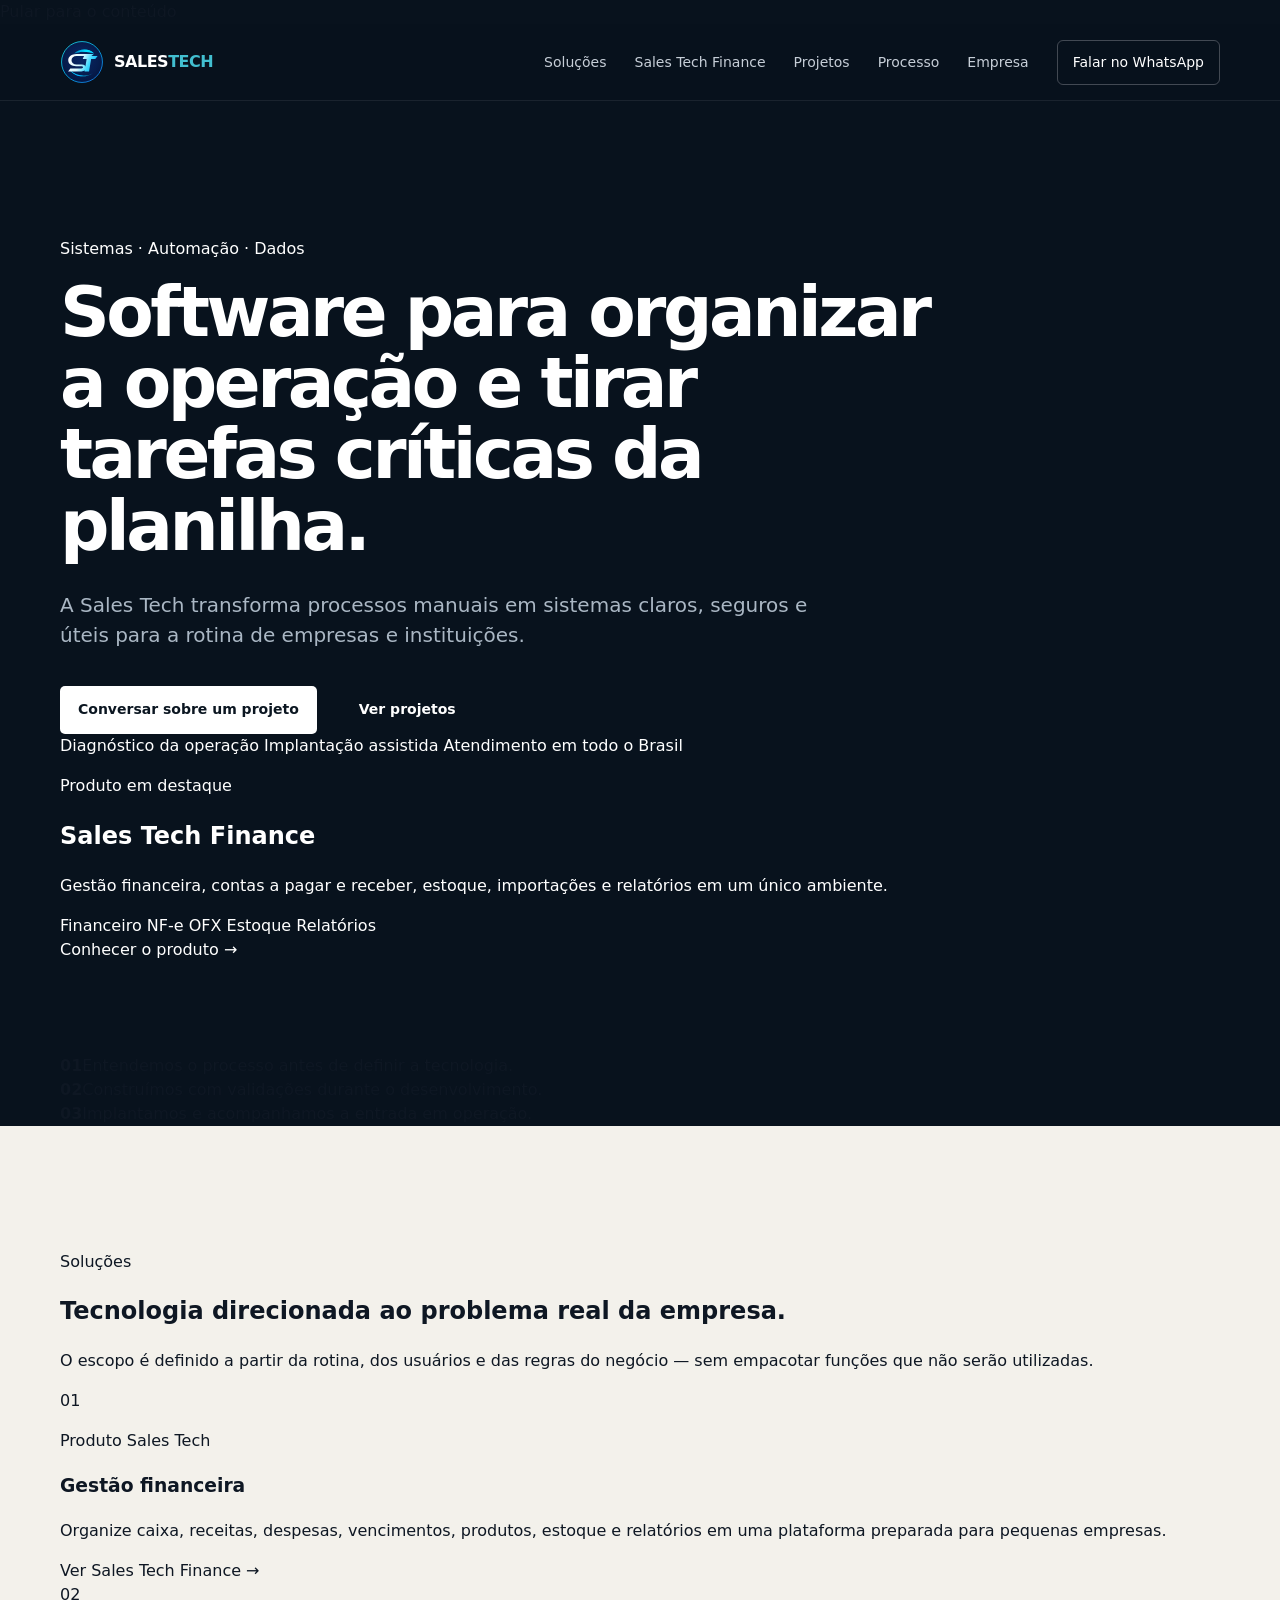
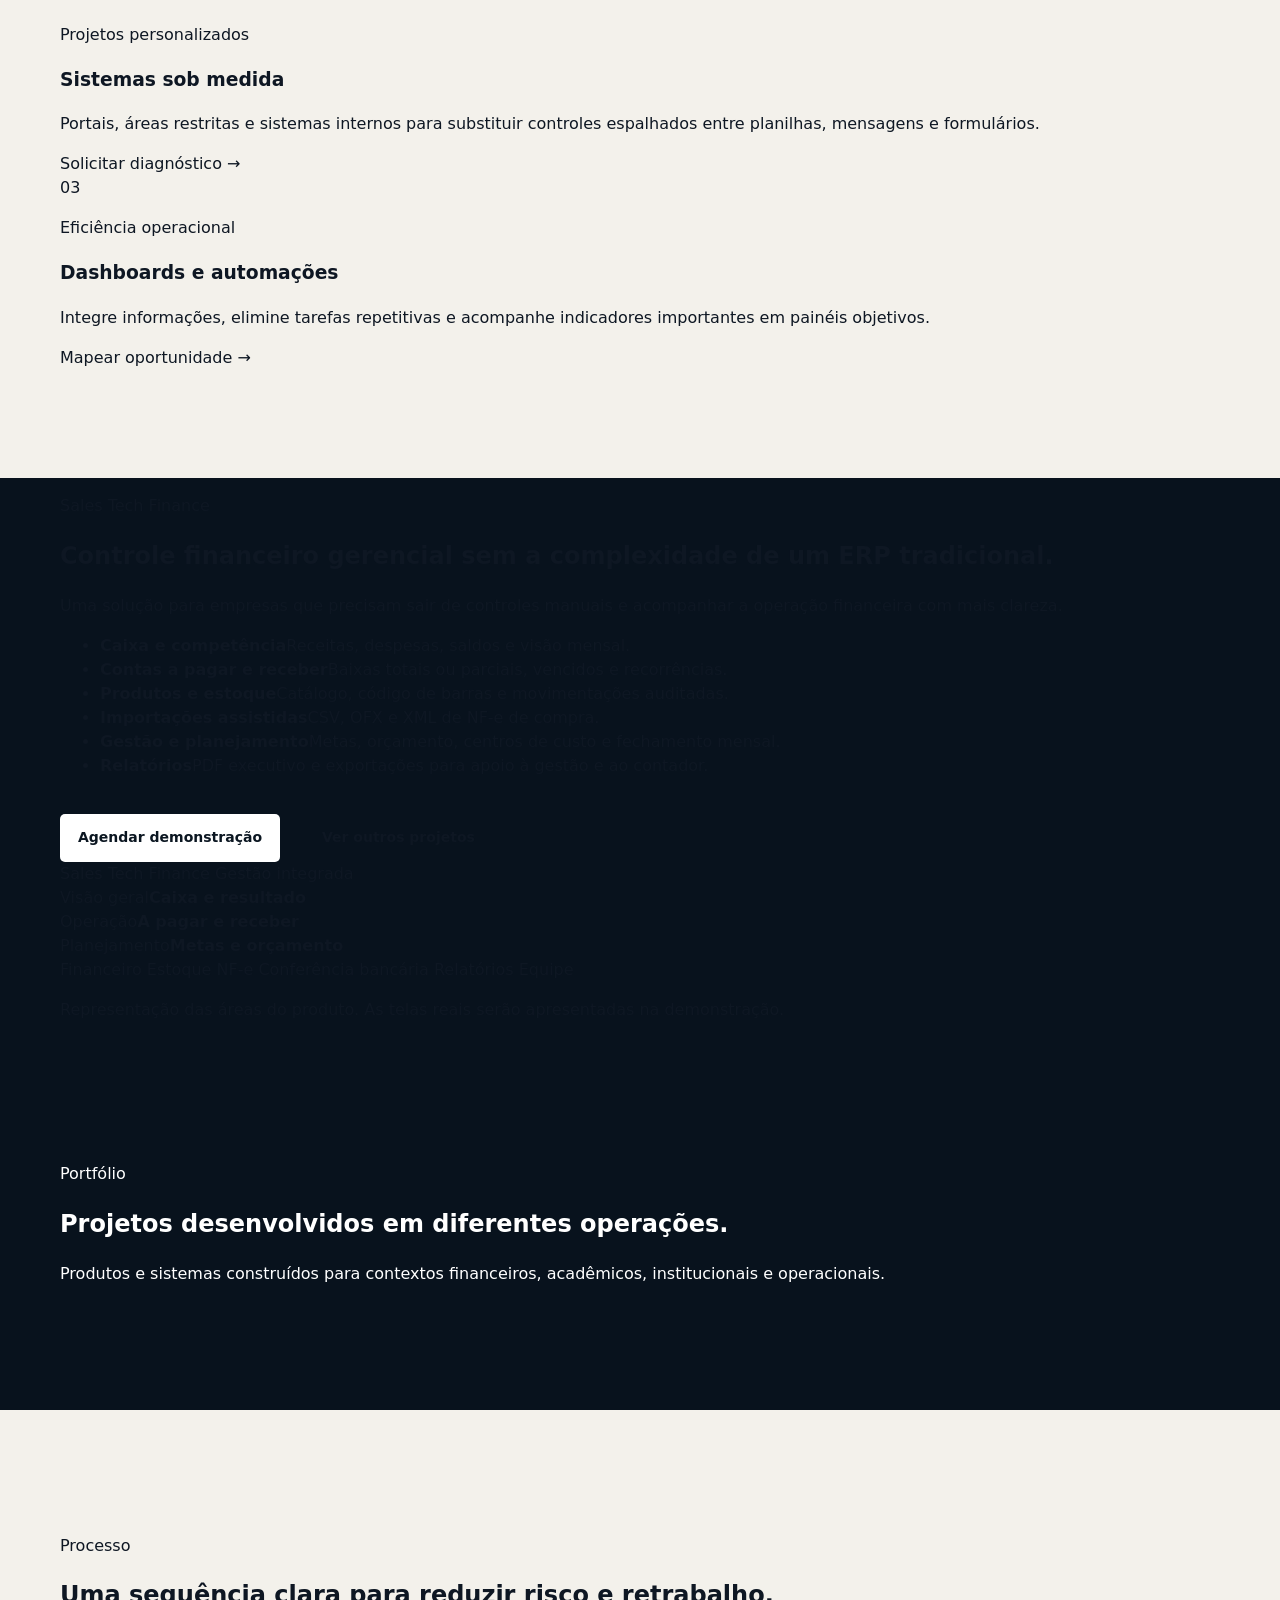
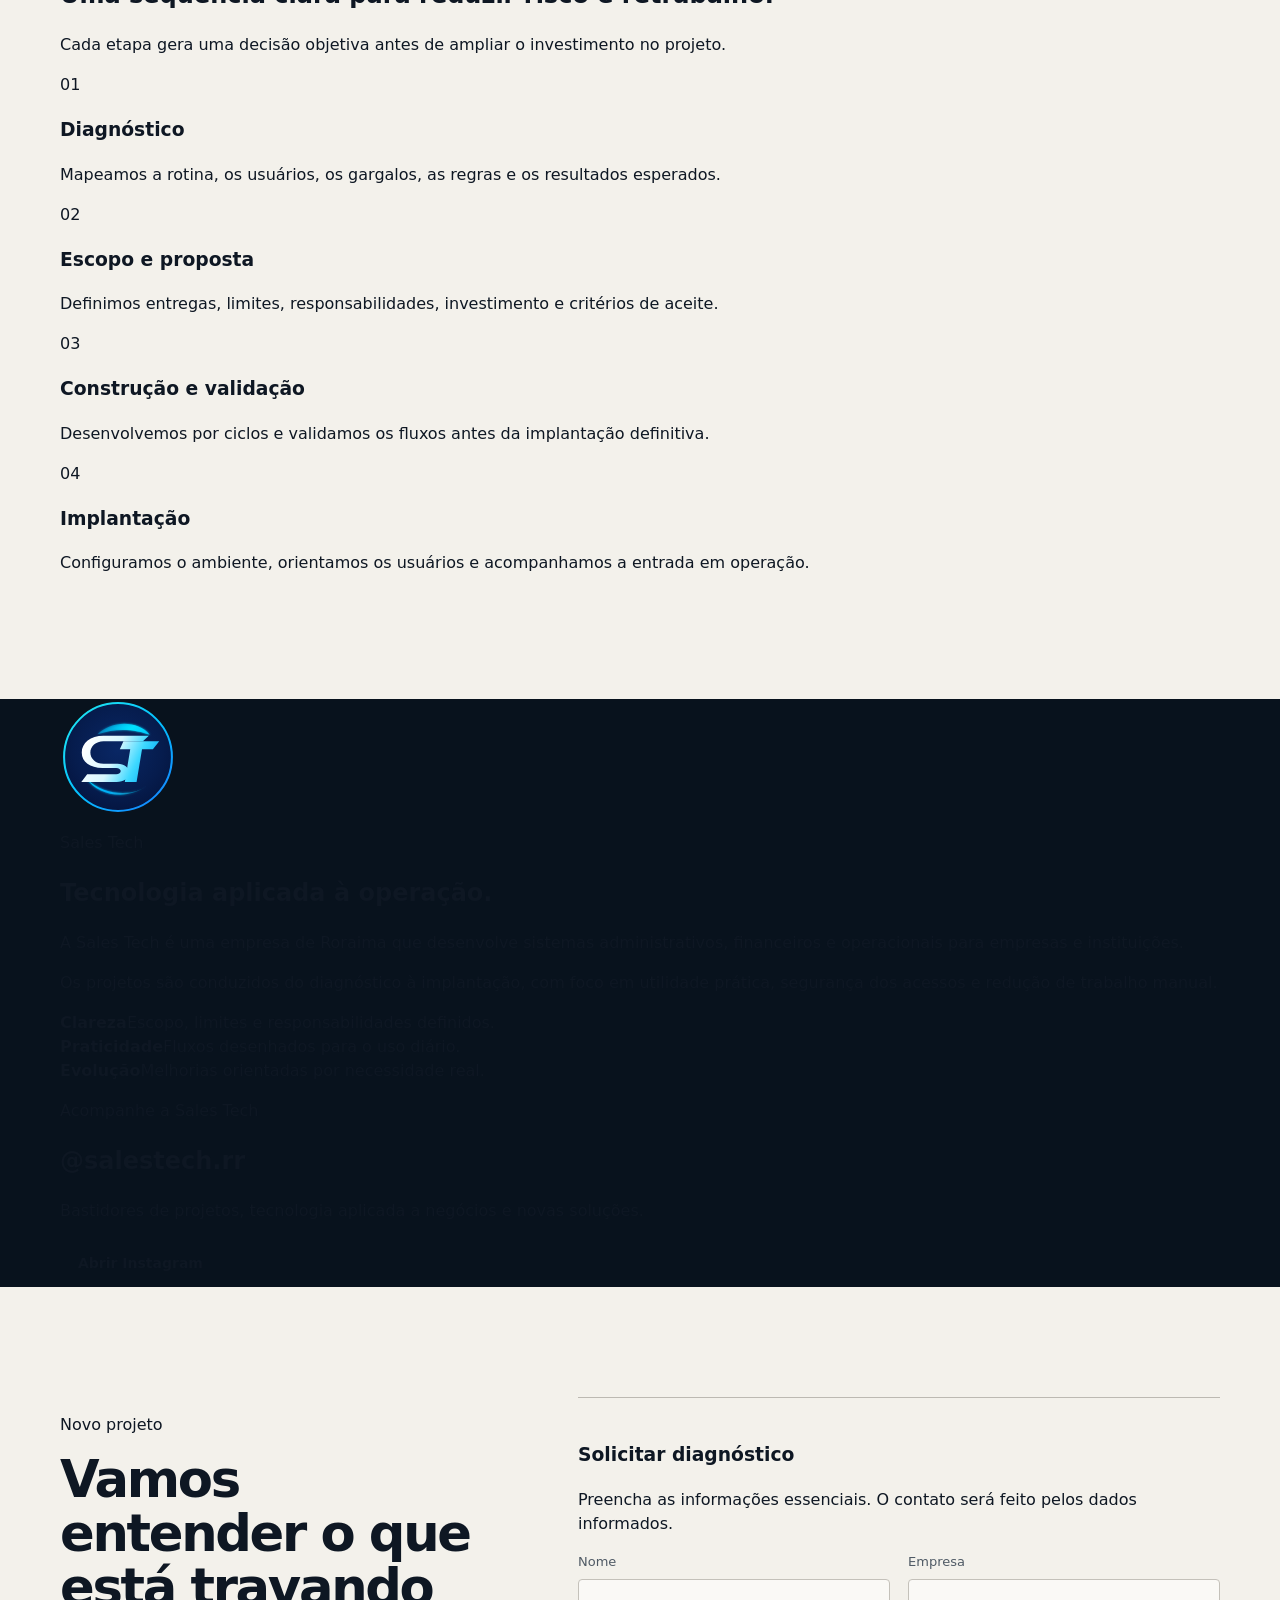
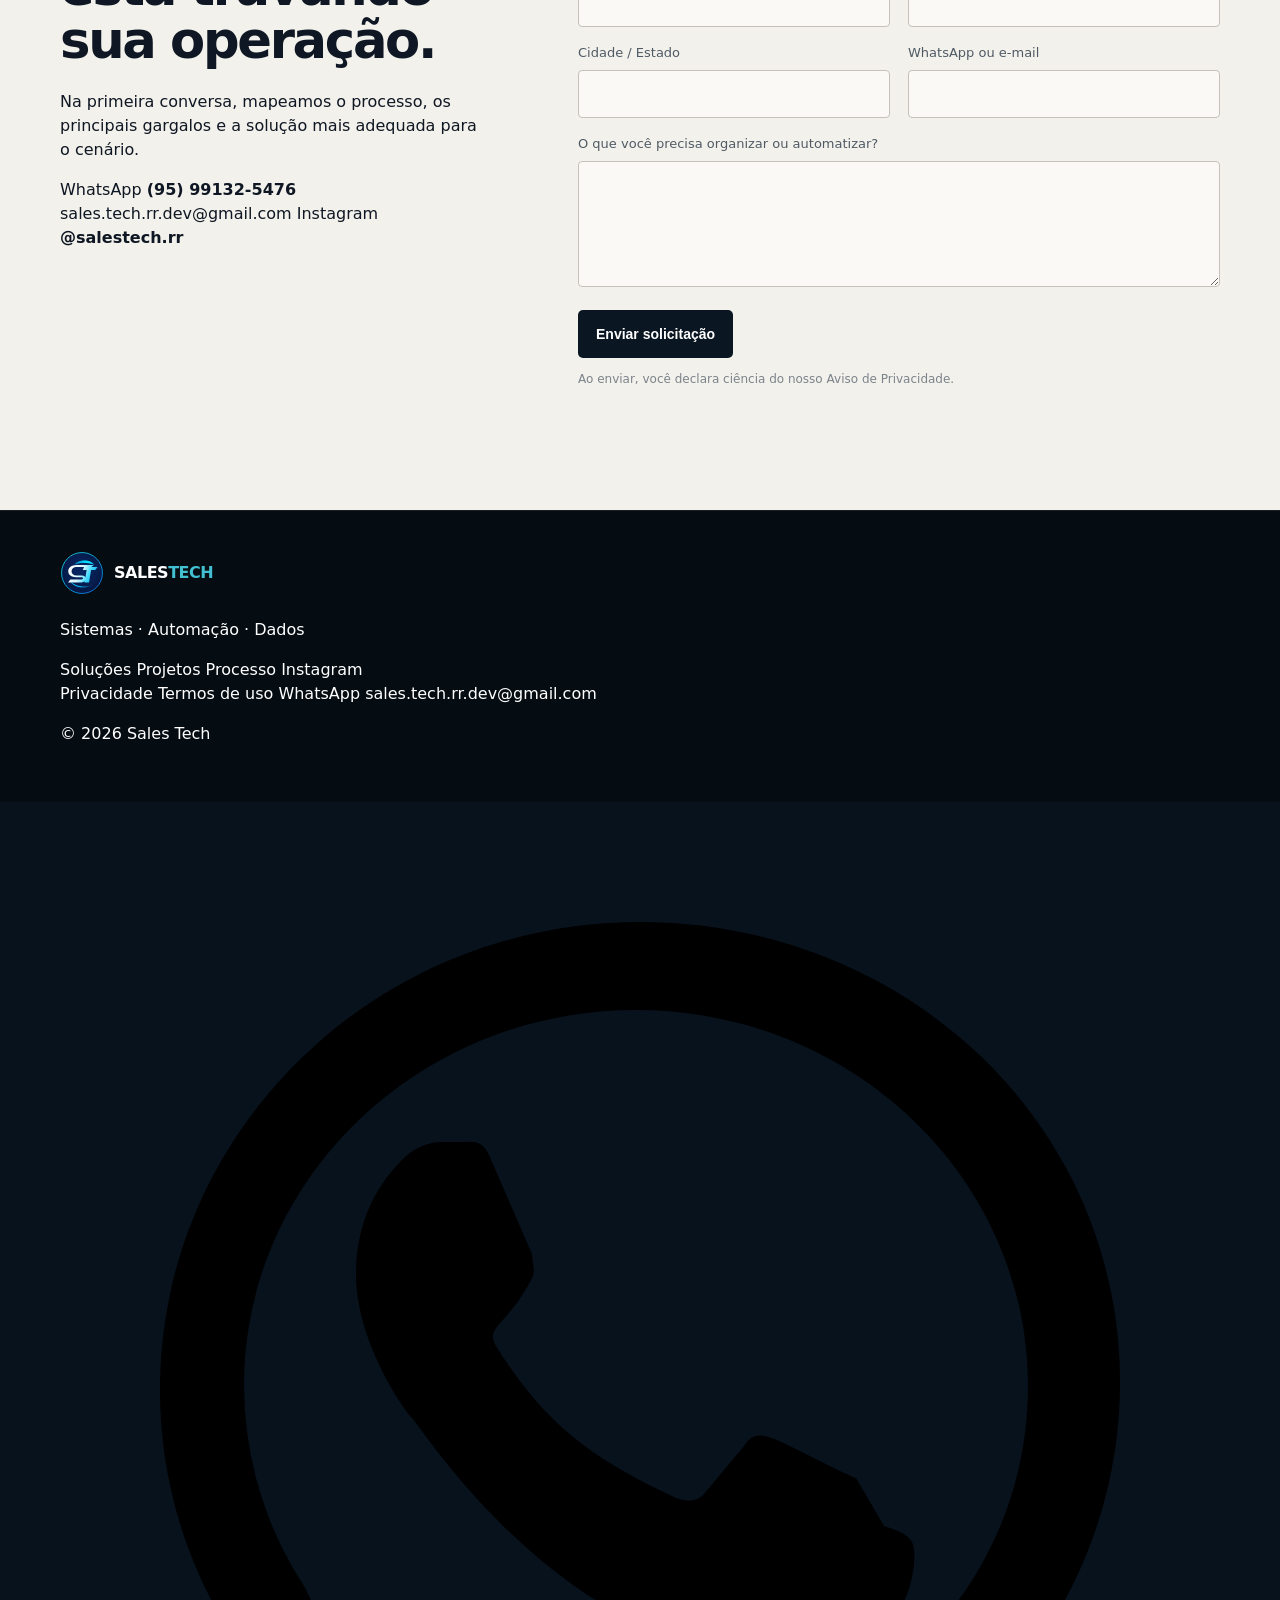
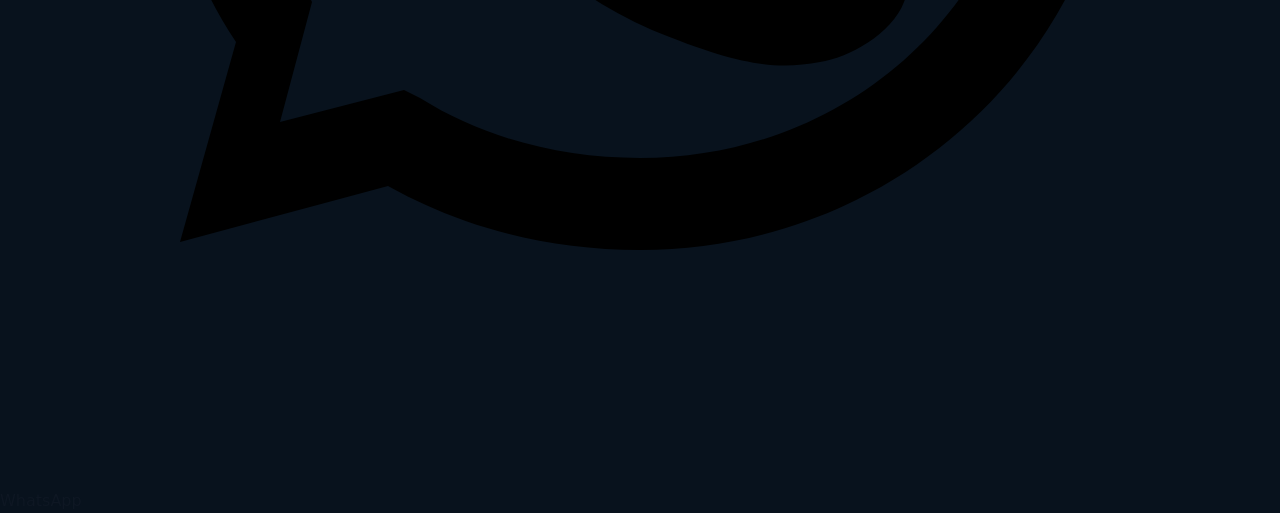
==== commit 821fb7c3: "feat: redesign site around conversion and Sales Tech Finance" ====
--- a/index.html
+++ b/index.html
@@ -1,28 +1,401 @@
 <!doctype html>
-<html lang="pt-BR"><head><meta charset="utf-8"><meta name="viewport" content="width=device-width,initial-scale=1"><title>Sales Tech — Software sob medida para empresas</title>
-<meta name="description" content="Desenvolvimento de sistemas, automações e dashboards sob medida para empresas em todo o Brasil.">
-<meta name="theme-color" content="#08121d">
-<link rel="canonical" href="https://salestech.agency/">
-<link rel="icon" href="assets/logo-st.svg" type="image/svg+xml">
-<meta property="og:type" content="website">
-<meta property="og:locale" content="pt_BR">
-<meta property="og:title" content="Sales Tech — Software sob medida para empresas">
-<meta property="og:description" content="Sistemas, automações e dashboards construídos para organizar processos e reduzir trabalho manual.">
-<meta property="og:url" content="https://salestech.agency/">
-<meta property="og:site_name" content="Sales Tech">
-<meta name="twitter:card" content="summary">
-<meta name="twitter:title" content="Sales Tech — Software sob medida para empresas">
-<meta name="twitter:description" content="Sistemas, automações e dashboards sob medida para empresas.">
-<link rel="stylesheet" href="styles.css">
-<script type="application/ld+json">{"@context":"https://schema.org","@type":"Organization","name":"Sales Tech","url":"https://salestech.agency/","email":"sales.tech.rr.dev@gmail.com","sameAs":["https://instagram.com/salestech.rr"],"areaServed":"BR","description":"Desenvolvimento de sistemas, automações e dashboards sob medida para empresas."}</script></head><body>
-<header class="header"><div class="wrap nav"><a class="brand" href="#topo"><span class="brand-logo"></span><span>SALES<span>TECH</span></span></a><button class="menu-button" id="menuButton" aria-label="Abrir menu" aria-expanded="false" aria-controls="siteNav">☰</button><nav id="siteNav"><a href="#servicos">O que fazemos</a><a href="#projetos">Projetos</a><a href="#processo">Processo</a><a href="#sobre">Sobre</a><a class="nav-button" href="#diagnostico">Falar com a Sales Tech</a></nav></div></header>
-<main id="topo">
-<section class="hero"><div class="wrap hero-inner"><div class="hero-main"><p class="kicker">Software sob medida · atendimento em todo o Brasil</p><h1>Desenvolvimento de software para operações que não cabem mais em planilhas.</h1><p class="lead">A Sales Tech projeta sistemas, automações e painéis para empresas que precisam organizar processos, integrar dados e reduzir trabalho manual.</p><div class="actions"><a class="btn primary" href="#diagnostico">Falar sobre um projeto</a><a class="btn text" href="#projetos">Conhecer projetos →</a></div></div><aside class="hero-side"><p class="side-title">Áreas em que atuamos</p><div class="side-row"><strong>Sistemas internos</strong><span>Financeiro, cadastros, permissões, fluxos e relatórios.</span></div><div class="side-row"><strong>Portais e operações</strong><span>Ambientes para alunos, equipes, clientes e gestores.</span></div><div class="side-row"><strong>Automação e dados</strong><span>Integrações, dashboards e rotinas que hoje dependem de trabalho manual.</span></div></aside></div></section>
-<section class="statement"><div class="wrap"><p>Antes de escrever código, entendemos a operação. <span>O projeto começa no processo, não na tecnologia.</span></p></div></section>
-<section class="light" id="servicos"><div class="wrap section-grid"><div class="section-intro"><p class="overline">O que fazemos</p><h2>Software pensado para a rotina da empresa.</h2><p>O escopo é definido a partir da rotina que precisa ser resolvida, sem empacotar funcionalidades que a empresa não vai usar.</p></div><div class="service-list"><article><h3>Sistemas administrativos</h3><p>Organização de rotinas financeiras, cadastros, usuários, permissões, documentos e relatórios.</p></article><article><h3>Portais e áreas restritas</h3><p>Ambientes para alunos, clientes, equipes e gestores com jornadas e acessos diferentes.</p></article><article><h3>Automação e integração</h3><p>Conexão entre ferramentas, eliminação de tarefas repetitivas e consolidação de informações.</p></article><article><h3>Dashboards e dados</h3><p>Painéis para acompanhar indicadores, evolução, produtividade e situação operacional.</p></article></div></div></section>
-<section class="dark" id="projetos"><div class="wrap"><div class="section-top"><div><p class="overline">Projetos</p><h2>Alguns trabalhos desenvolvidos pela Sales Tech.</h2></div><p class="section-note">Enquanto reunimos screenshots e vídeos, apresentamos o escopo de cada projeto sem simular telas ou resultados.</p></div><div class="case-list"><article class="case"><div class="case-head"><div><span class="case-type">Gestão financeira</span><h3>Controle Financeiro</h3></div><span class="status">Entregue</span></div><p>Centralização de entradas, saídas, categorias, visão de caixa e relatórios para acompanhamento financeiro.</p><div class="case-tags"><span>Dashboard</span><span>Movimentações</span><span>Relatórios</span></div></article><article class="case"><div class="case-head"><div><span class="case-type">Educação</span><h3>Meu Inova</h3></div><span class="status">Em evolução</span></div><p>Portal acadêmico e administrativo com jornadas separadas para aluno, financeiro, avaliações, materiais e gestão interna.</p><div class="case-tags"><span>Portal do aluno</span><span>Financeiro</span><span>Gestão acadêmica</span></div></article><article class="case"><div class="case-head"><div><span class="case-type">Dados · gestão pública</span><h3>IPER Dashboard</h3></div><span class="status">Desenvolvido</span></div><p>Painel para acompanhamento de arrecadação previdenciária, filtros por contexto, evolução por fundo, rankings e exportação.</p><div class="case-tags"><span>Indicadores</span><span>Filtros</span><span>Exportação</span></div></article></div><div class="other-projects"><p>Outros projetos</p><div><span>KYOK PA · Gestão de alunos</span><span>KYOK PA Arena · Operação de campeonato</span><span>FitCore · Gestão para academias</span></div></div></div></section>
-<section class="light" id="processo"><div class="wrap section-grid"><div class="section-intro"><p class="overline">Processo</p><h2>Uma sequência simples para reduzir retrabalho.</h2><p>O escopo precisa ficar claro antes de o desenvolvimento ganhar velocidade.</p></div><div class="process-list"><article><span>Etapa 1</span><h3>Diagnóstico</h3><p>Entendemos a rotina, os usuários, as regras e o problema que precisa ser resolvido.</p></article><article><span>Etapa 2</span><h3>Escopo e proposta</h3><p>Definimos entregas, limites, prazo e modelo comercial antes da construção.</p></article><article><span>Etapa 3</span><h3>Construção e validação</h3><p>Desenvolvemos por partes e validamos o que realmente será usado.</p></article><article><span>Etapa 4</span><h3>Implantação</h3><p>Colocamos o sistema em operação e tratamos evolução como uma decisão de negócio.</p></article></div></div></section>
-<section class="dark compact" id="sobre"><div class="wrap about-grid"><div class="about-brand"><span class="brand-logo large"></span><div><h2>Sales Tech</h2><p>Sistemas · Automação · Dados</p></div></div><div class="about-copy"><p class="overline">Sobre</p><h2>Tecnologia aplicada à operação.</h2><p>A Sales Tech desenvolve software para empresas que precisam organizar processos, reduzir tarefas manuais e transformar necessidades específicas em ferramentas úteis no dia a dia.</p><p>Atendimento remoto em todo o Brasil.</p></div></div></section>
-<section class="instagram"><div class="wrap instagram-inner"><div><p class="overline">Instagram</p><h2>@salestech.rr</h2><p>Bastidores de projetos, ideias de automação e conteúdo sobre tecnologia aplicada a negócios.</p></div><a class="btn dark-btn" id="instagramLink" href="https://instagram.com/salestech.rr" target="_blank" rel="noopener">Abrir Instagram ↗</a></div></section>
-<section class="contact" id="diagnostico"><div class="wrap contact-grid"><div><p class="overline">Novo projeto</p><h2>Conte o que está travando sua operação.</h2><p>A primeira conversa é para entender o problema e decidir se software realmente é a solução certa.</p><a class="email" id="directEmail" href="mailto:sales.tech.rr.dev@gmail.com">sales.tech.rr.dev@gmail.com</a></div><form id="diagnosticForm"><div class="form-row"><label>Nome<input id="leadName" name="name" autocomplete="name" required></label><label>Empresa<input id="leadCompany" name="company" autocomplete="organization" required></label></div><div class="form-row"><label>Cidade / Estado<input id="leadCity" name="city" autocomplete="address-level2"></label><label>WhatsApp ou e-mail<input id="leadContact" name="contact" autocomplete="email" required></label></div><label>O que você quer resolver?<textarea id="leadProblem" name="problem" rows="5" required></textarea></label><button class="btn primary submit" type="submit">Enviar solicitação</button><p class="form-note" aria-live="polite">Usamos esses dados apenas para responder a esta solicitação. Se preferir, escreva para sales.tech.rr.dev@gmail.com.</p></form></div></section>
-</main><footer><div class="wrap footer-inner"><a class="brand" href="#topo"><span class="brand-logo"></span><span>SALES<span>TECH</span></span></a><div><a href="#projetos">Projetos</a><a href="#processo">Processo</a><a href="https://instagram.com/salestech.rr" target="_blank" rel="noopener">Instagram</a></div><p>© <span id="currentYear">2026</span> Sales Tech</p></div></footer><script src="config.js"></script><script src="script.js"></script></body></html>+<html lang="pt-BR">
+<head>
+  <meta charset="utf-8">
+  <meta name="viewport" content="width=device-width,initial-scale=1">
+  <title>Sales Tech — Sistemas, automação e dados para empresas</title>
+  <meta name="description" content="A Sales Tech desenvolve sistemas financeiros, portais, automações e dashboards para organizar operações e reduzir trabalho manual.">
+  <meta name="theme-color" content="#07131f">
+  <link rel="canonical" href="https://salestech.agency/">
+  <link rel="icon" href="assets/logo-st.svg" type="image/svg+xml">
+
+  <meta property="og:type" content="website">
+  <meta property="og:locale" content="pt_BR">
+  <meta property="og:title" content="Sales Tech — Tecnologia aplicada à operação">
+  <meta property="og:description" content="Sistemas, automações e dashboards desenvolvidos para organizar processos, integrar dados e reduzir trabalho manual.">
+  <meta property="og:url" content="https://salestech.agency/">
+  <meta property="og:site_name" content="Sales Tech">
+
+  <meta name="twitter:card" content="summary">
+  <meta name="twitter:title" content="Sales Tech — Tecnologia aplicada à operação">
+  <meta name="twitter:description" content="Sistemas, automações e dashboards para empresas em todo o Brasil.">
+
+  <link rel="stylesheet" href="styles.css">
+  <script type="application/ld+json">
+  {
+    "@context": "https://schema.org",
+    "@type": "ProfessionalService",
+    "name": "Sales Tech",
+    "url": "https://salestech.agency/",
+    "logo": "https://salestech.agency/assets/logo-st.svg",
+    "email": "sales.tech.rr.dev@gmail.com",
+    "telephone": "+55 95 99132-5476",
+    "sameAs": ["https://www.instagram.com/salestech.rr/"],
+    "areaServed": "BR",
+    "address": {
+      "@type": "PostalAddress",
+      "addressRegion": "Roraima",
+      "addressCountry": "BR"
+    },
+    "description": "Desenvolvimento de sistemas, automações e dashboards para empresas."
+  }
+  </script>
+</head>
+<body>
+  <a class="skip-link" href="#conteudo">Pular para o conteúdo</a>
+
+  <header class="header" id="topo">
+    <div class="wrap nav">
+      <a class="brand" href="#topo" aria-label="Sales Tech — início">
+        <span class="brand-logo" aria-hidden="true"></span>
+        <span>SALES<span>TECH</span></span>
+      </a>
+
+      <button class="menu-button" id="menuButton" type="button" aria-label="Abrir menu" aria-expanded="false" aria-controls="siteNav">
+        <span aria-hidden="true">☰</span>
+      </button>
+
+      <nav id="siteNav" aria-label="Navegação principal">
+        <a href="#solucoes">Soluções</a>
+        <a href="#finance">Sales Tech Finance</a>
+        <a href="#projetos">Projetos</a>
+        <a href="#processo">Processo</a>
+        <a href="#empresa">Empresa</a>
+        <a class="nav-button" data-whatsapp data-message="Olá! Vim pelo site da Sales Tech e gostaria de conversar sobre uma solução para minha empresa." href="https://wa.me/5595991325476" target="_blank" rel="noopener">Falar no WhatsApp</a>
+      </nav>
+    </div>
+  </header>
+
+  <main id="conteudo">
+    <section class="hero">
+      <div class="wrap hero-grid">
+        <div class="hero-copy">
+          <p class="eyebrow">Sistemas · Automação · Dados</p>
+          <h1>Software para organizar a operação e tirar tarefas críticas da planilha.</h1>
+          <p class="lead">A Sales Tech transforma processos manuais em sistemas claros, seguros e úteis para a rotina de empresas e instituições.</p>
+
+          <div class="actions">
+            <a class="btn primary" data-whatsapp data-message="Olá! Vim pelo site e quero avaliar um sistema para organizar a operação da minha empresa." href="https://wa.me/5595991325476" target="_blank" rel="noopener">
+              Conversar sobre um projeto
+            </a>
+            <a class="btn secondary" href="#projetos">Ver projetos</a>
+          </div>
+
+          <div class="hero-points" aria-label="Diferenciais">
+            <span>Diagnóstico da operação</span>
+            <span>Implantação assistida</span>
+            <span>Atendimento em todo o Brasil</span>
+          </div>
+        </div>
+
+        <aside class="hero-product" aria-label="Produto em destaque">
+          <p class="eyebrow">Produto em destaque</p>
+          <h2>Sales Tech Finance</h2>
+          <p>Gestão financeira, contas a pagar e receber, estoque, importações e relatórios em um único ambiente.</p>
+          <div class="product-tags" aria-label="Recursos principais">
+            <span>Financeiro</span>
+            <span>NF-e</span>
+            <span>OFX</span>
+            <span>Estoque</span>
+            <span>Relatórios</span>
+          </div>
+          <a href="#finance" class="inline-link">Conhecer o produto <span aria-hidden="true">→</span></a>
+        </aside>
+      </div>
+    </section>
+
+    <section class="proof-strip" aria-label="Forma de trabalho">
+      <div class="wrap proof-strip-grid">
+        <div><strong>01</strong><span>Entendemos o processo antes de definir a tecnologia.</span></div>
+        <div><strong>02</strong><span>Construímos com validações durante o desenvolvimento.</span></div>
+        <div><strong>03</strong><span>Implantamos e acompanhamos a entrada em operação.</span></div>
+      </div>
+    </section>
+
+    <section class="section light" id="solucoes">
+      <div class="wrap">
+        <div class="section-heading">
+          <div>
+            <p class="eyebrow dark-eyebrow">Soluções</p>
+            <h2>Tecnologia direcionada ao problema real da empresa.</h2>
+          </div>
+          <p>O escopo é definido a partir da rotina, dos usuários e das regras do negócio — sem empacotar funções que não serão utilizadas.</p>
+        </div>
+
+        <div class="solution-grid">
+          <article class="solution-card featured-card">
+            <span class="card-number">01</span>
+            <p class="card-kicker">Produto Sales Tech</p>
+            <h3>Gestão financeira</h3>
+            <p>Organize caixa, receitas, despesas, vencimentos, produtos, estoque e relatórios em uma plataforma preparada para pequenas empresas.</p>
+            <a href="#finance" class="inline-link">Ver Sales Tech Finance <span aria-hidden="true">→</span></a>
+          </article>
+
+          <article class="solution-card">
+            <span class="card-number">02</span>
+            <p class="card-kicker">Projetos personalizados</p>
+            <h3>Sistemas sob medida</h3>
+            <p>Portais, áreas restritas e sistemas internos para substituir controles espalhados entre planilhas, mensagens e formulários.</p>
+            <a data-whatsapp data-message="Olá! Quero conversar sobre o desenvolvimento de um sistema sob medida." href="https://wa.me/5595991325476" target="_blank" rel="noopener" class="inline-link">Solicitar diagnóstico <span aria-hidden="true">→</span></a>
+          </article>
+
+          <article class="solution-card">
+            <span class="card-number">03</span>
+            <p class="card-kicker">Eficiência operacional</p>
+            <h3>Dashboards e automações</h3>
+            <p>Integre informações, elimine tarefas repetitivas e acompanhe indicadores importantes em painéis objetivos.</p>
+            <a data-whatsapp data-message="Olá! Quero avaliar uma automação ou dashboard para minha empresa." href="https://wa.me/5595991325476" target="_blank" rel="noopener" class="inline-link">Mapear oportunidade <span aria-hidden="true">→</span></a>
+          </article>
+        </div>
+      </div>
+    </section>
+
+    <section class="section finance-section" id="finance">
+      <div class="wrap finance-grid">
+        <div class="finance-copy">
+          <p class="eyebrow">Sales Tech Finance</p>
+          <h2>Controle financeiro gerencial sem a complexidade de um ERP tradicional.</h2>
+          <p class="section-lead">Uma solução para empresas que precisam sair de controles manuais e acompanhar a operação financeira com mais clareza.</p>
+
+          <ul class="capability-list">
+            <li><strong>Caixa e competência</strong><span>Receitas, despesas, saldos e visão mensal.</span></li>
+            <li><strong>Contas a pagar e receber</strong><span>Baixas totais ou parciais, vencidos e recorrências.</span></li>
+            <li><strong>Produtos e estoque</strong><span>Catálogo, código de barras e movimentações auditadas.</span></li>
+            <li><strong>Importações assistidas</strong><span>CSV, OFX e XML de NF-e de compra.</span></li>
+            <li><strong>Gestão e planejamento</strong><span>Metas, orçamento, centros de custo e fechamento mensal.</span></li>
+            <li><strong>Relatórios</strong><span>PDF executivo e exportações para apoio à gestão e ao contador.</span></li>
+          </ul>
+
+          <div class="actions">
+            <a class="btn primary" data-whatsapp data-message="Olá! Quero conhecer o Sales Tech Finance e agendar uma demonstração." href="https://wa.me/5595991325476" target="_blank" rel="noopener">Agendar demonstração</a>
+            <a class="btn ghost" href="#projetos">Ver outros projetos</a>
+          </div>
+        </div>
+
+        <div class="finance-visual" aria-label="Resumo das áreas do Sales Tech Finance">
+          <div class="visual-top">
+            <span class="visual-brand">Sales Tech Finance</span>
+            <span class="visual-status">Gestão integrada</span>
+          </div>
+
+          <div class="visual-metrics">
+            <div><span>Visão geral</span><strong>Caixa e resultado</strong></div>
+            <div><span>Operação</span><strong>A pagar e receber</strong></div>
+            <div><span>Planejamento</span><strong>Metas e orçamento</strong></div>
+          </div>
+
+          <div class="visual-chart" aria-hidden="true">
+            <span style="--h:42%"></span>
+            <span style="--h:58%"></span>
+            <span style="--h:48%"></span>
+            <span style="--h:72%"></span>
+            <span style="--h:66%"></span>
+            <span style="--h:84%"></span>
+            <span style="--h:78%"></span>
+          </div>
+
+          <div class="visual-modules">
+            <span>Financeiro</span>
+            <span>Estoque</span>
+            <span>NF-e</span>
+            <span>Conferência bancária</span>
+            <span>Relatórios</span>
+            <span>Equipe</span>
+          </div>
+          <p class="visual-note">Representação das áreas do produto. As telas reais serão apresentadas na demonstração.</p>
+        </div>
+      </div>
+    </section>
+
+    <section class="section dark" id="projetos">
+      <div class="wrap">
+        <div class="section-heading dark-heading">
+          <div>
+            <p class="eyebrow">Portfólio</p>
+            <h2>Projetos desenvolvidos em diferentes operações.</h2>
+          </div>
+          <p>Produtos e sistemas construídos para contextos financeiros, acadêmicos, institucionais e operacionais.</p>
+        </div>
+
+        <div class="portfolio-grid" id="portfolioGrid" aria-live="polite"></div>
+        <noscript><p class="noscript-message">Ative o JavaScript para visualizar os projetos e seus links.</p></noscript>
+      </div>
+    </section>
+
+    <section class="section light" id="processo">
+      <div class="wrap">
+        <div class="section-heading">
+          <div>
+            <p class="eyebrow dark-eyebrow">Processo</p>
+            <h2>Uma sequência clara para reduzir risco e retrabalho.</h2>
+          </div>
+          <p>Cada etapa gera uma decisão objetiva antes de ampliar o investimento no projeto.</p>
+        </div>
+
+        <div class="process-grid">
+          <article>
+            <span>01</span>
+            <h3>Diagnóstico</h3>
+            <p>Mapeamos a rotina, os usuários, os gargalos, as regras e os resultados esperados.</p>
+          </article>
+          <article>
+            <span>02</span>
+            <h3>Escopo e proposta</h3>
+            <p>Definimos entregas, limites, responsabilidades, investimento e critérios de aceite.</p>
+          </article>
+          <article>
+            <span>03</span>
+            <h3>Construção e validação</h3>
+            <p>Desenvolvemos por ciclos e validamos os fluxos antes da implantação definitiva.</p>
+          </article>
+          <article>
+            <span>04</span>
+            <h3>Implantação</h3>
+            <p>Configuramos o ambiente, orientamos os usuários e acompanhamos a entrada em operação.</p>
+          </article>
+        </div>
+      </div>
+    </section>
+
+    <section class="section company-section" id="empresa">
+      <div class="wrap company-grid">
+        <div class="company-brand">
+          <span class="brand-logo large" aria-hidden="true"></span>
+          <div>
+            <p class="eyebrow">Sales Tech</p>
+            <h2>Tecnologia aplicada à operação.</h2>
+          </div>
+        </div>
+
+        <div class="company-copy">
+          <p>A Sales Tech é uma empresa de Roraima que desenvolve sistemas administrativos, financeiros e operacionais para empresas e instituições.</p>
+          <p>Os projetos são conduzidos do diagnóstico à implantação, com foco em utilidade prática, segurança dos acessos e redução de trabalho manual.</p>
+
+          <div class="company-values">
+            <div><strong>Clareza</strong><span>Escopo, limites e responsabilidades definidos.</span></div>
+            <div><strong>Praticidade</strong><span>Fluxos desenhados para o uso diário.</span></div>
+            <div><strong>Evolução</strong><span>Melhorias orientadas por necessidade real.</span></div>
+          </div>
+        </div>
+      </div>
+    </section>
+
+    <section class="social-band">
+      <div class="wrap social-band-inner">
+        <div>
+          <p class="eyebrow dark-eyebrow">Acompanhe a Sales Tech</p>
+          <h2>@salestech.rr</h2>
+          <p>Bastidores de projetos, tecnologia aplicada a negócios e novas soluções.</p>
+        </div>
+        <a class="btn dark-button" data-instagram href="https://www.instagram.com/salestech.rr/" target="_blank" rel="noopener">Abrir Instagram</a>
+      </div>
+    </section>
+
+    <section class="section contact" id="contato">
+      <div class="wrap contact-grid">
+        <div class="contact-copy">
+          <p class="eyebrow dark-eyebrow">Novo projeto</p>
+          <h2>Vamos entender o que está travando sua operação.</h2>
+          <p>Na primeira conversa, mapeamos o processo, os principais gargalos e a solução mais adequada para o cenário.</p>
+
+          <div class="contact-channels">
+            <a data-whatsapp data-message="Olá! Vim pelo site da Sales Tech e gostaria de conversar sobre um projeto." href="https://wa.me/5595991325476" target="_blank" rel="noopener">
+              <span>WhatsApp</span>
+              <strong id="whatsappDisplay">(95) 99132-5476</strong>
+            </a>
+            <a id="directEmail" href="mailto:sales.tech.rr.dev@gmail.com">
+              <span>E-mail</span>
+              <strong>sales.tech.rr.dev@gmail.com</strong>
+            </a>
+            <a data-instagram href="https://www.instagram.com/salestech.rr/" target="_blank" rel="noopener">
+              <span>Instagram</span>
+              <strong>@salestech.rr</strong>
+            </a>
+          </div>
+        </div>
+
+        <form id="diagnosticForm">
+          <div class="form-header">
+            <h3>Solicitar diagnóstico</h3>
+            <p>Preencha as informações essenciais. O contato será feito pelos dados informados.</p>
+          </div>
+
+          <div class="form-row">
+            <label>Nome
+              <input id="leadName" name="name" autocomplete="name" required>
+            </label>
+            <label>Empresa
+              <input id="leadCompany" name="company" autocomplete="organization" required>
+            </label>
+          </div>
+
+          <div class="form-row">
+            <label>Cidade / Estado
+              <input id="leadCity" name="city" autocomplete="address-level2">
+            </label>
+            <label>WhatsApp ou e-mail
+              <input id="leadContact" name="contact" autocomplete="tel" required>
+            </label>
+          </div>
+
+          <label>O que você precisa organizar ou automatizar?
+            <textarea id="leadProblem" name="problem" rows="5" required></textarea>
+          </label>
+
+          <button class="btn submit" type="submit">Enviar solicitação</button>
+          <p class="form-note" aria-live="polite">Ao enviar, você declara ciência do nosso <a href="privacidade.html">Aviso de Privacidade</a>.</p>
+        </form>
+      </div>
+    </section>
+  </main>
+
+  <footer>
+    <div class="wrap footer-grid">
+      <div>
+        <a class="brand" href="#topo" aria-label="Sales Tech — início">
+          <span class="brand-logo" aria-hidden="true"></span>
+          <span>SALES<span>TECH</span></span>
+        </a>
+        <p>Sistemas · Automação · Dados</p>
+      </div>
+
+      <div class="footer-links">
+        <a href="#solucoes">Soluções</a>
+        <a href="#projetos">Projetos</a>
+        <a href="#processo">Processo</a>
+        <a data-instagram href="https://www.instagram.com/salestech.rr/" target="_blank" rel="noopener">Instagram</a>
+      </div>
+
+      <div class="footer-links">
+        <a href="privacidade.html">Privacidade</a>
+        <a href="termos.html">Termos de uso</a>
+        <a data-whatsapp href="https://wa.me/5595991325476" target="_blank" rel="noopener">WhatsApp</a>
+        <a id="footerEmail" href="mailto:sales.tech.rr.dev@gmail.com">E-mail</a>
+      </div>
+
+      <p class="copyright">© <span id="currentYear">2026</span> Sales Tech</p>
+    </div>
+  </footer>
+
+  <a class="floating-whatsapp" data-whatsapp data-message="Olá! Vim pelo site da Sales Tech e gostaria de conversar." href="https://wa.me/5595991325476" target="_blank" rel="noopener" aria-label="Falar com a Sales Tech pelo WhatsApp">
+    <svg viewBox="0 0 32 32" aria-hidden="true">
+      <path d="M16 3C9.4 3 4 8.2 4 14.7c0 2.3.7 4.5 1.9 6.3L4.5 26l5.2-1.4c1.8 1 3.9 1.6 6.3 1.6 6.6 0 12-5.2 12-11.7S22.6 3 16 3Zm0 20.9c-2 0-3.9-.5-5.5-1.5l-.4-.2-3.1.8.8-3-.2-.4a9.2 9.2 0 0 1-1.5-5c0-5.2 4.4-9.4 9.8-9.4s9.8 4.2 9.8 9.4-4.3 9.3-9.7 9.3Zm5.4-7c-.3-.1-1.8-.9-2.1-1-.3-.1-.5-.1-.7.2l-1 1.2c-.2.2-.4.2-.7.1-1.9-.9-3.2-1.7-4.5-3.8-.3-.5.3-.5.9-1.7.1-.2 0-.4 0-.6l-1-2.3c-.2-.6-.5-.5-.7-.5h-.6c-.2 0-.6.1-.9.4-.3.3-1.2 1.2-1.2 2.9s1.2 3.4 1.4 3.6c.2.2 2.5 3.8 6 5.3 2.2.9 3.1 1 4.2.8.7-.1 1.8-.7 2.1-1.5.3-.7.3-1.3.2-1.5-.1-.2-.4-.3-.7-.4Z"/>
+    </svg>
+    <span>WhatsApp</span>
+  </a>
+
+  <div class="video-modal" id="videoModal" hidden aria-hidden="true">
+    <div class="video-backdrop" data-close-video></div>
+    <div class="video-dialog" role="dialog" aria-modal="true" aria-labelledby="videoTitle">
+      <div class="video-dialog-header">
+        <h2 id="videoTitle">Demonstração</h2>
+        <button type="button" class="video-close" data-close-video aria-label="Fechar vídeo">×</button>
+      </div>
+      <div class="video-content" id="videoContent"></div>
+    </div>
+  </div>
+
+  <script src="config.js"></script>
+  <script src="script.js"></script>
+</body>
+</html>
--- a/styles.css
+++ b/styles.css
@@ -12,4 +12,10 @@
 footer{background:#050c12;color:white;border-top:1px solid rgba(255,255,255,.08);padding:40px 0}.footer-inner{display:grid;grid-template-columns:1fr auto auto;gap:44px;align-items:center}.footer-inner>div{display:flex;gap:22px}.footer-inner>div a{color:#9bacba;font-size:13px}.footer-inner p{margin:0;color:#728391;font-size:12px}
 @media(max-width:900px){nav{display:none}.menu-button{display:block}.hero-inner,.section-grid,.section-top,.about-grid,.contact-grid{grid-template-columns:1fr;gap:48px}.hero{padding-top:92px}.hero-side{max-width:720px}.service-list article{grid-template-columns:1fr;gap:8px}.case{grid-template-columns:1fr;gap:12px}.case-head,.case>p,.case-tags{grid-column:auto;grid-row:auto}.other-projects{grid-template-columns:1fr;gap:18px}.process-list article{grid-template-columns:70px 1fr;gap:12px}.process-list p{grid-column:2}.instagram-inner{align-items:flex-start;flex-direction:column}}
 @media(max-width:600px){.wrap{width:min(calc(100% - 28px),var(--wrap))}.nav{height:68px}.brand-logo{width:38px;height:38px}.hero{padding:74px 0 64px}.hero h1{font-size:42px}.lead{font-size:17px}.actions{align-items:flex-start;flex-direction:column;gap:10px}.statement p{font-size:15px}.light,.dark{padding:76px 0}.section-intro h2,.section-top h2,.about-copy h2,.contact h2{font-size:38px}.case-head h3{font-size:28px}.case>p{font-size:15px}.process-list article{grid-template-columns:1fr}.process-list p{grid-column:auto}.about-brand{align-items:flex-start;flex-direction:column}.brand-logo.large{width:94px;height:94px}.instagram{padding:48px 0}.contact{padding:76px 0}.form-row{grid-template-columns:1fr}.footer-inner{grid-template-columns:1fr;gap:24px}.footer-inner>div{flex-wrap:wrap}}
+
 @media(max-width:900px){nav.open{display:flex;position:absolute;left:14px;right:14px;top:70px;flex-direction:column;align-items:stretch;gap:0;padding:12px;background:#0b1825;border:1px solid rgba(255,255,255,.12);box-shadow:0 22px 60px rgba(0,0,0,.35)}nav.open a{padding:12px 10px}.nav-button{margin-top:6px;text-align:center}body.menu-open{overflow:hidden}}
+
+/* V5.1 polish */
+body{font-family:"Segoe UI",Aptos,system-ui,-apple-system,BlinkMacSystemFont,sans-serif}
+a,button,input,textarea{outline:none}a:focus-visible,button:focus-visible,input:focus-visible,textarea:focus-visible{outline:3px solid rgba(66,191,208,.45);outline-offset:3px}.menu-button{cursor:pointer}.btn,.nav-button{transition:background-color .18s ease,color .18s ease,border-color .18s ease,transform .18s ease}.btn:hover,.nav-button:hover{transform:translateY(-1px)}input,textarea{transition:border-color .15s ease,box-shadow .15s ease}input:focus,textarea:focus{border-color:#7aaeb5;box-shadow:0 0 0 3px rgba(66,191,208,.10)}
+@media(prefers-reduced-motion:reduce){html{scroll-behavior:auto}.btn,.nav-button,input,textarea{transition:none}}
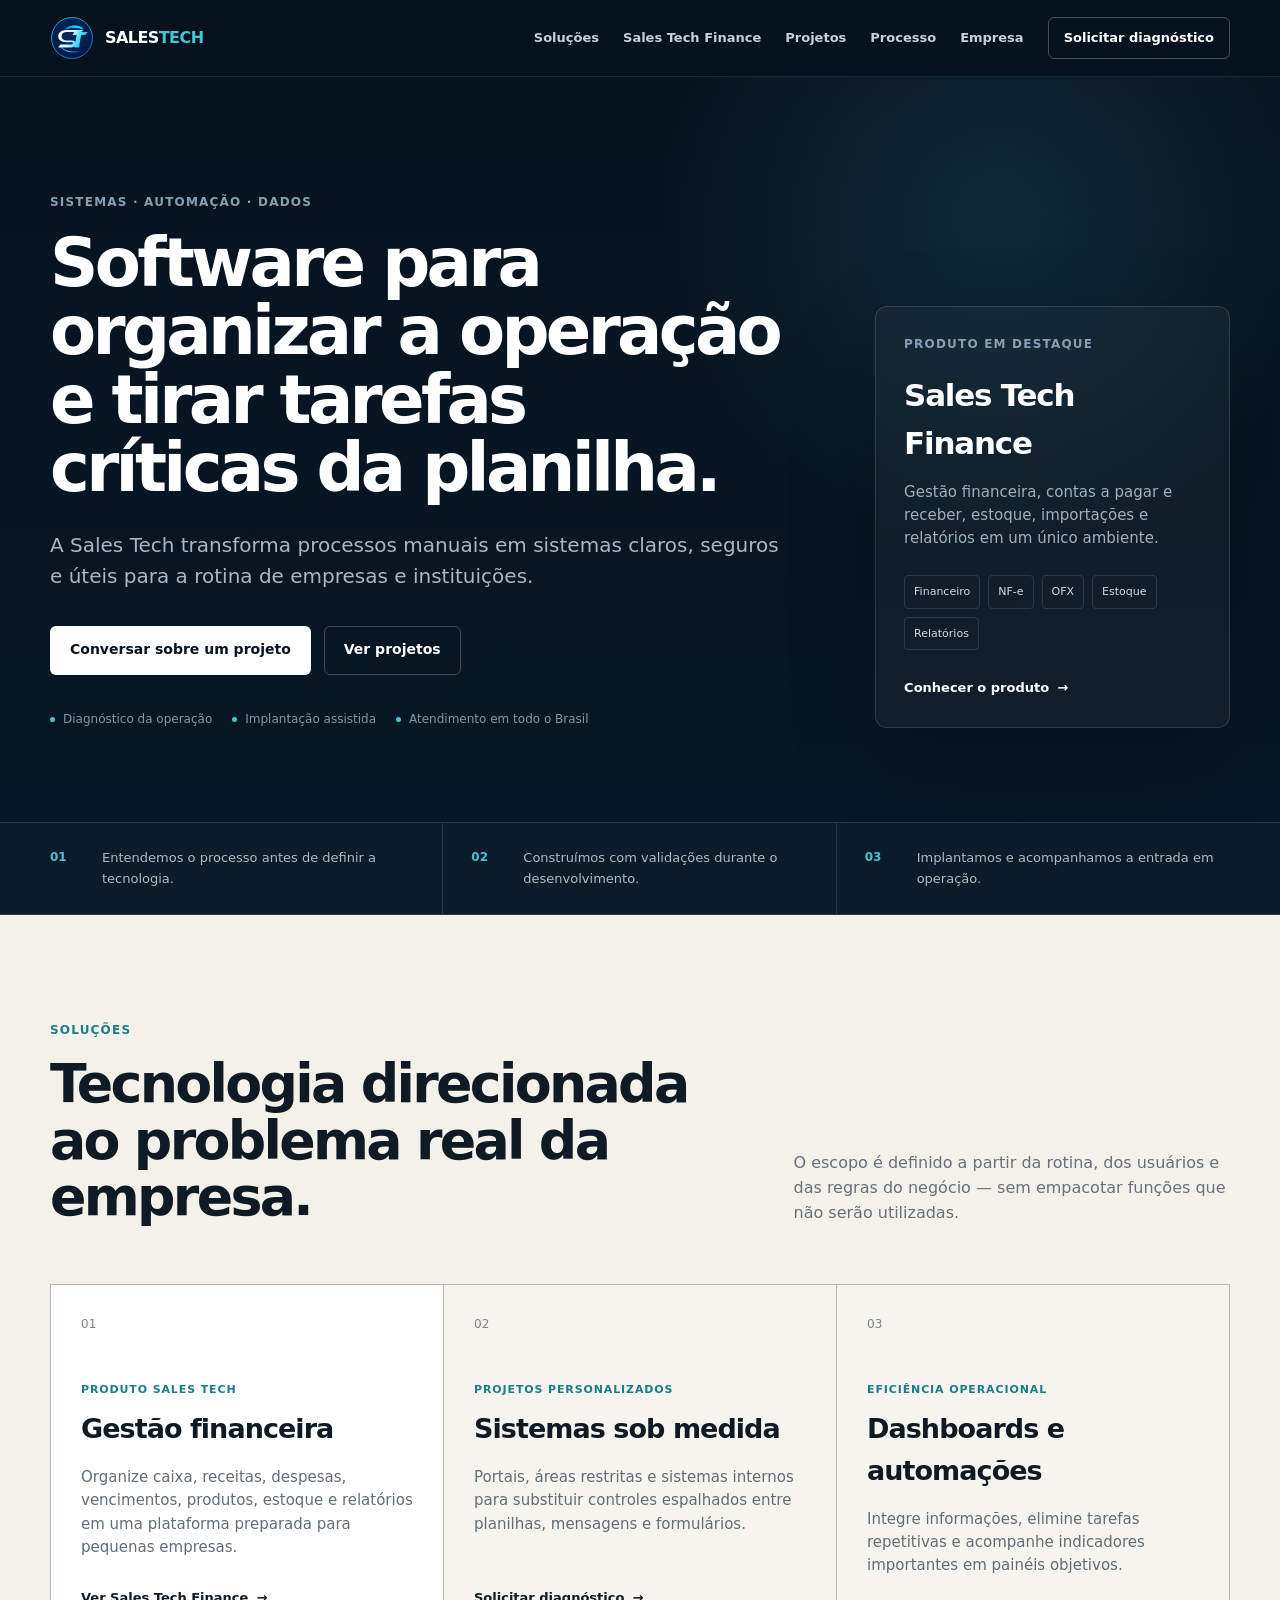
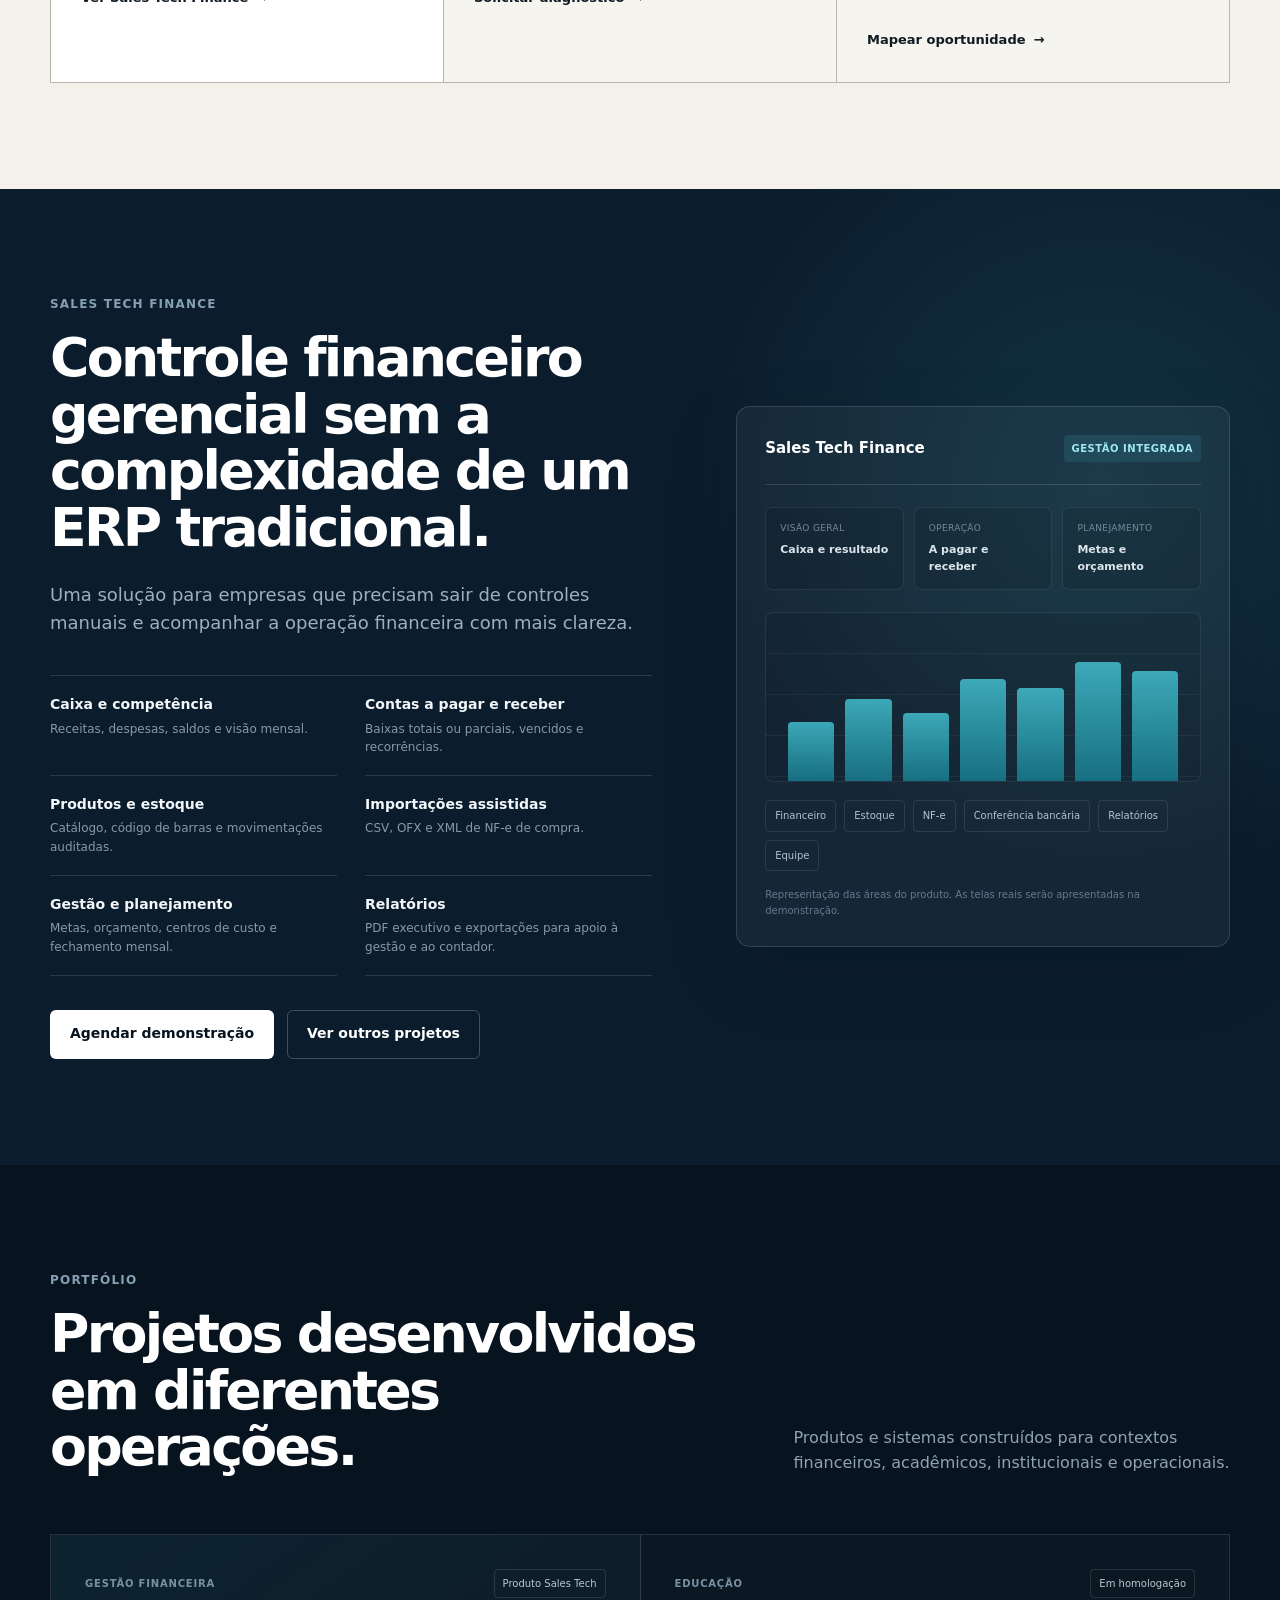
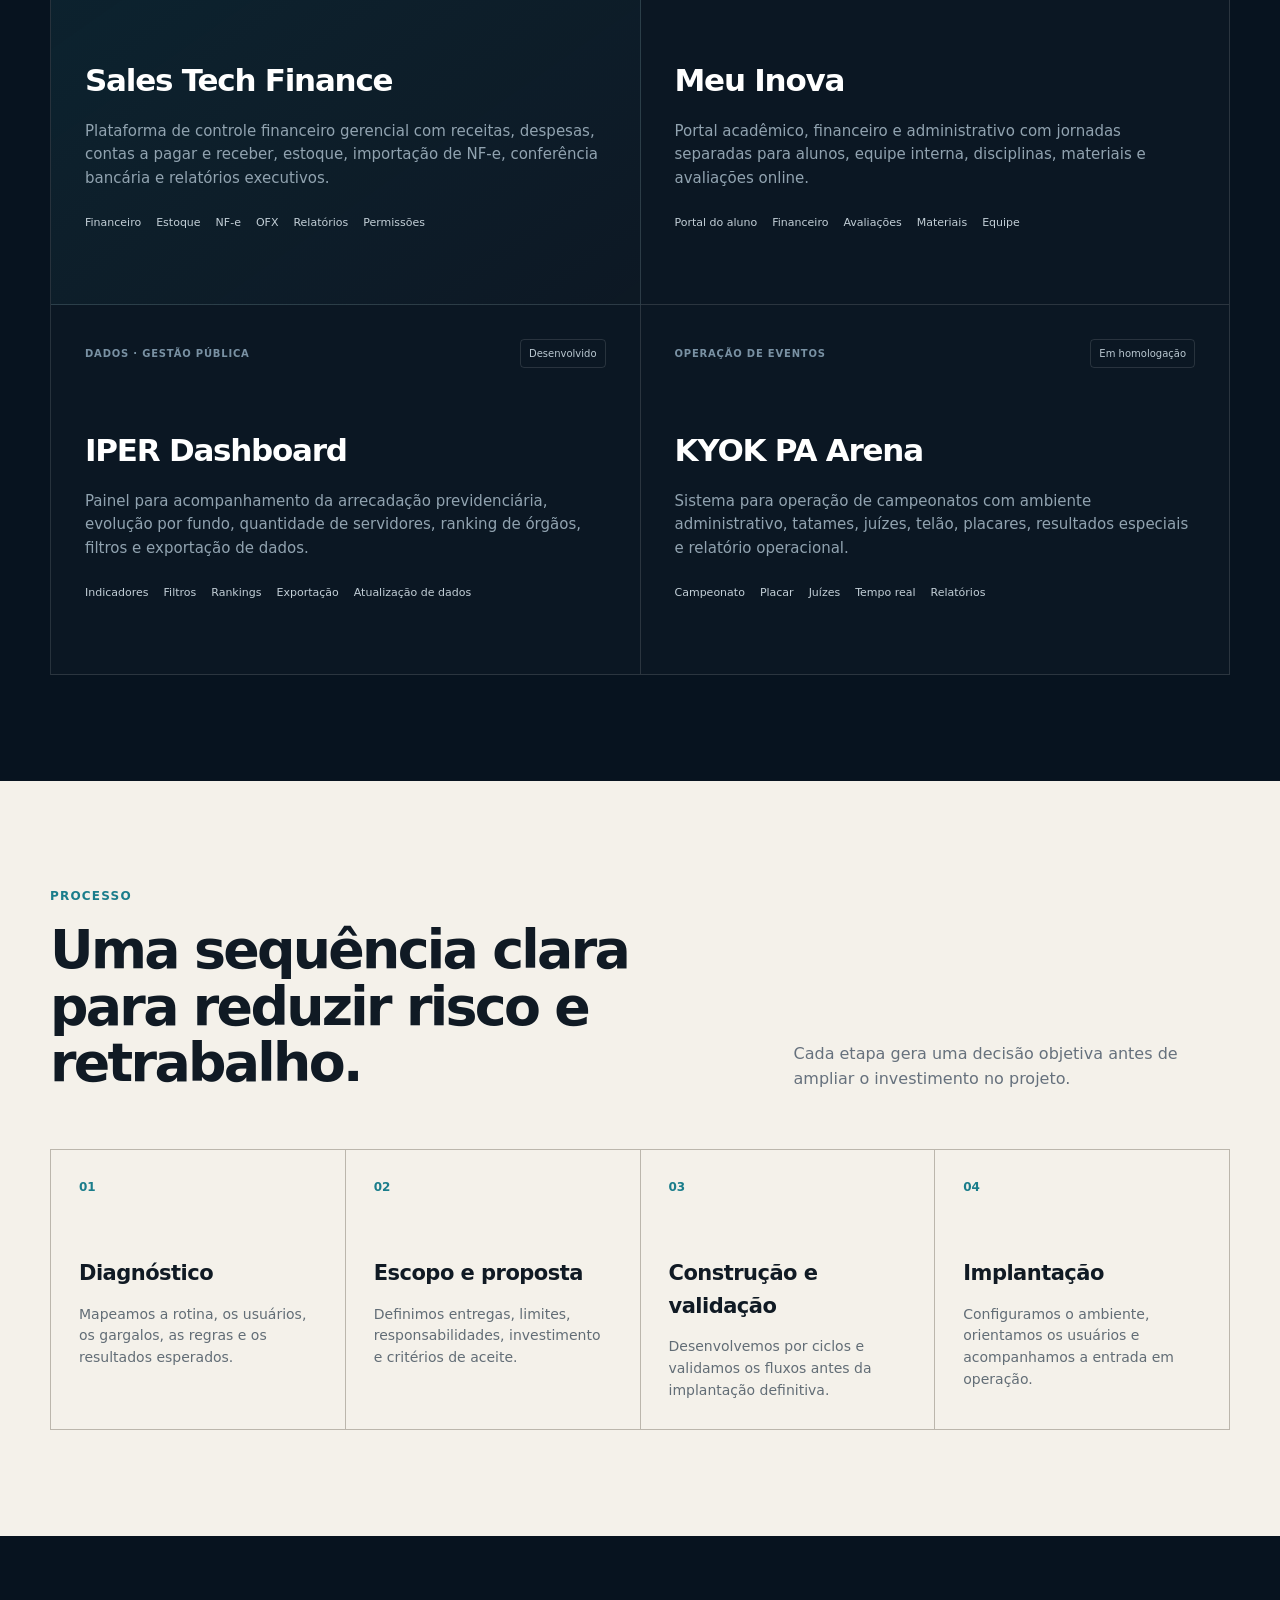
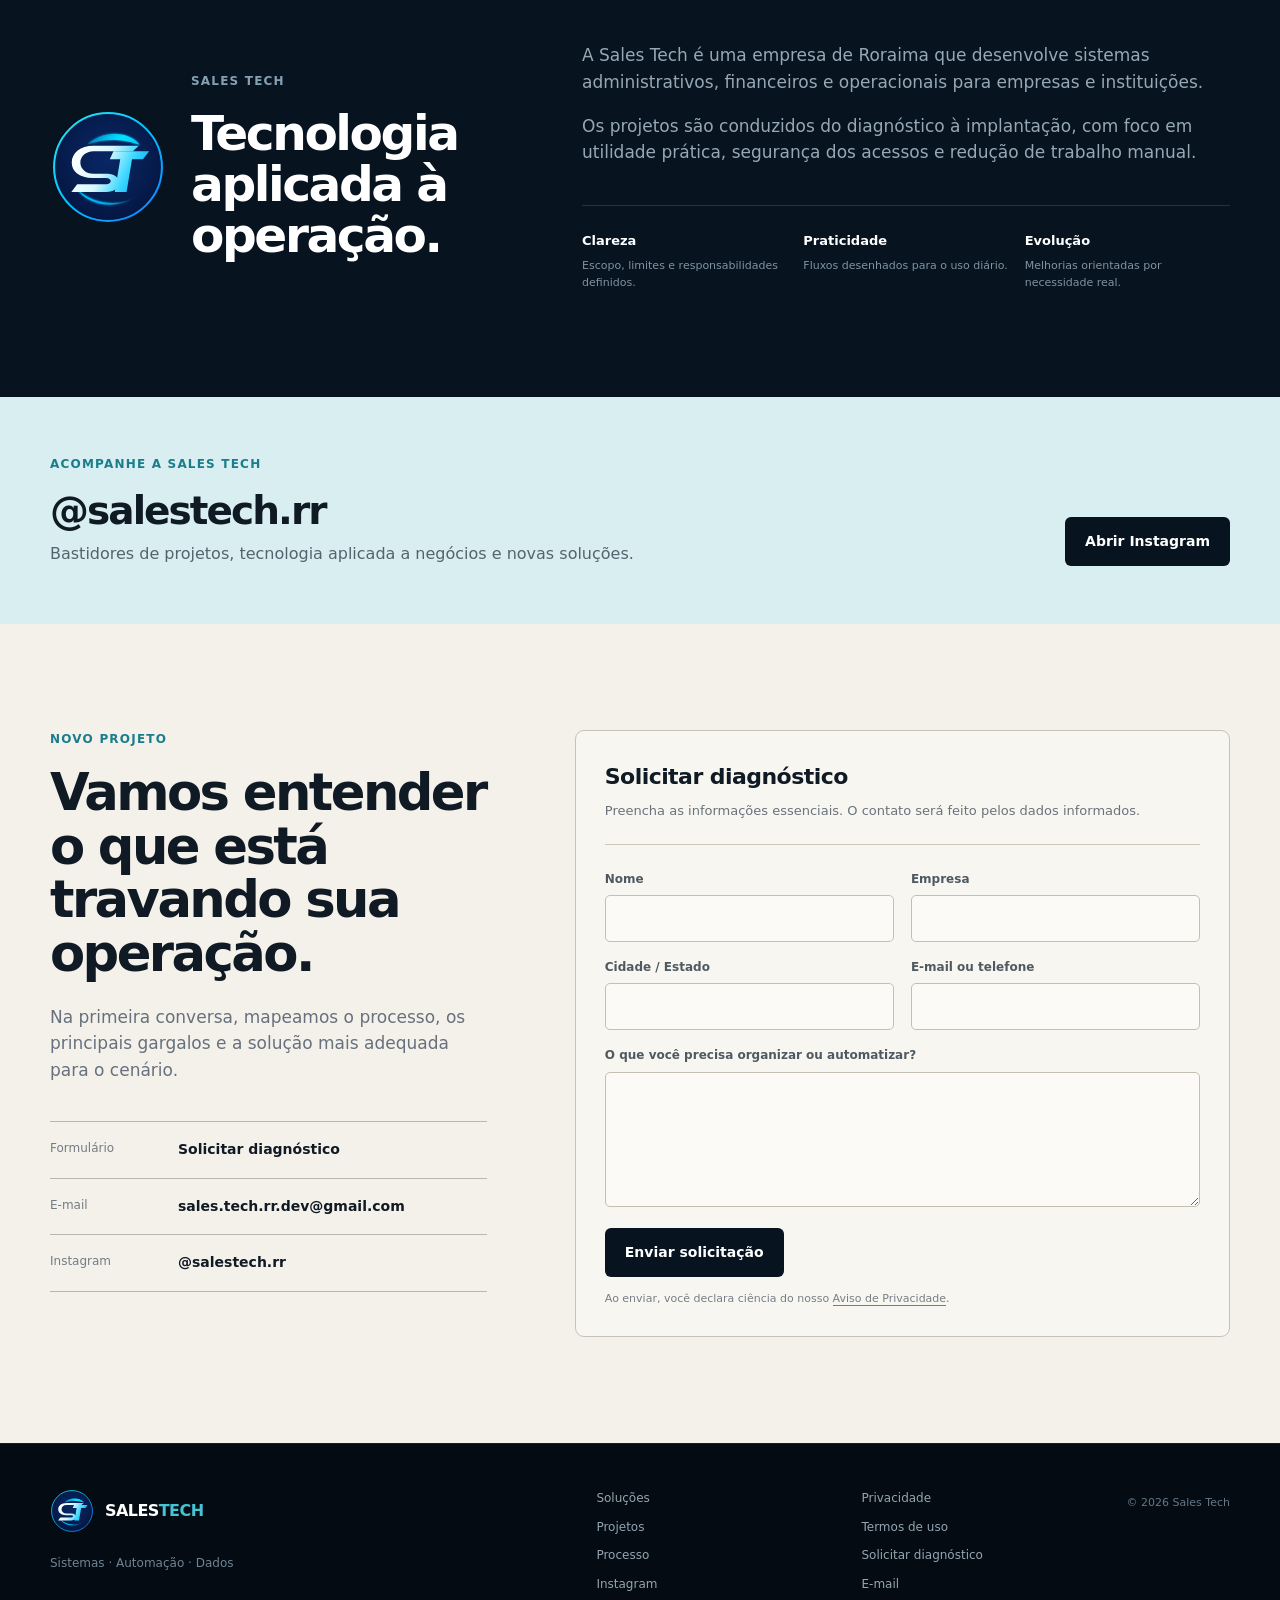
==== commit af4ecee1: "chore: remove WhatsApp and personal number from public site" ====
--- a/index.html
+++ b/index.html
@@ -29,7 +29,6 @@
     "url": "https://salestech.agency/",
     "logo": "https://salestech.agency/assets/logo-st.svg",
     "email": "sales.tech.rr.dev@gmail.com",
-    "telephone": "+55 95 99132-5476",
     "sameAs": ["https://www.instagram.com/salestech.rr/"],
     "areaServed": "BR",
     "address": {
@@ -61,7 +60,7 @@
         <a href="#projetos">Projetos</a>
         <a href="#processo">Processo</a>
         <a href="#empresa">Empresa</a>
-        <a class="nav-button" data-whatsapp data-message="Olá! Vim pelo site da Sales Tech e gostaria de conversar sobre uma solução para minha empresa." href="https://wa.me/5595991325476" target="_blank" rel="noopener">Falar no WhatsApp</a>
+        <a class="nav-button" href="#contato">Solicitar diagnóstico</a>
       </nav>
     </div>
   </header>
@@ -75,9 +74,7 @@
           <p class="lead">A Sales Tech transforma processos manuais em sistemas claros, seguros e úteis para a rotina de empresas e instituições.</p>
 
           <div class="actions">
-            <a class="btn primary" data-whatsapp data-message="Olá! Vim pelo site e quero avaliar um sistema para organizar a operação da minha empresa." href="https://wa.me/5595991325476" target="_blank" rel="noopener">
-              Conversar sobre um projeto
-            </a>
+            <a class="btn primary" href="#contato">Conversar sobre um projeto</a>
             <a class="btn secondary" href="#projetos">Ver projetos</a>
           </div>
 
@@ -136,7 +133,7 @@
             <p class="card-kicker">Projetos personalizados</p>
             <h3>Sistemas sob medida</h3>
             <p>Portais, áreas restritas e sistemas internos para substituir controles espalhados entre planilhas, mensagens e formulários.</p>
-            <a data-whatsapp data-message="Olá! Quero conversar sobre o desenvolvimento de um sistema sob medida." href="https://wa.me/5595991325476" target="_blank" rel="noopener" class="inline-link">Solicitar diagnóstico <span aria-hidden="true">→</span></a>
+            <a href="#contato" class="inline-link">Solicitar diagnóstico <span aria-hidden="true">→</span></a>
           </article>
 
           <article class="solution-card">
@@ -144,7 +141,7 @@
             <p class="card-kicker">Eficiência operacional</p>
             <h3>Dashboards e automações</h3>
             <p>Integre informações, elimine tarefas repetitivas e acompanhe indicadores importantes em painéis objetivos.</p>
-            <a data-whatsapp data-message="Olá! Quero avaliar uma automação ou dashboard para minha empresa." href="https://wa.me/5595991325476" target="_blank" rel="noopener" class="inline-link">Mapear oportunidade <span aria-hidden="true">→</span></a>
+            <a href="#contato" class="inline-link">Mapear oportunidade <span aria-hidden="true">→</span></a>
           </article>
         </div>
       </div>
@@ -167,7 +164,7 @@
           </ul>
 
           <div class="actions">
-            <a class="btn primary" data-whatsapp data-message="Olá! Quero conhecer o Sales Tech Finance e agendar uma demonstração." href="https://wa.me/5595991325476" target="_blank" rel="noopener">Agendar demonstração</a>
+            <a class="btn primary" href="#contato">Agendar demonstração</a>
             <a class="btn ghost" href="#projetos">Ver outros projetos</a>
           </div>
         </div>
@@ -299,9 +296,9 @@
           <p>Na primeira conversa, mapeamos o processo, os principais gargalos e a solução mais adequada para o cenário.</p>
 
           <div class="contact-channels">
-            <a data-whatsapp data-message="Olá! Vim pelo site da Sales Tech e gostaria de conversar sobre um projeto." href="https://wa.me/5595991325476" target="_blank" rel="noopener">
-              <span>WhatsApp</span>
-              <strong id="whatsappDisplay">(95) 99132-5476</strong>
+            <a href="#diagnosticForm">
+              <span>Formulário</span>
+              <strong>Solicitar diagnóstico</strong>
             </a>
             <a id="directEmail" href="mailto:sales.tech.rr.dev@gmail.com">
               <span>E-mail</span>
@@ -333,8 +330,8 @@
             <label>Cidade / Estado
               <input id="leadCity" name="city" autocomplete="address-level2">
             </label>
-            <label>WhatsApp ou e-mail
-              <input id="leadContact" name="contact" autocomplete="tel" required>
+            <label>E-mail ou telefone
+              <input id="leadContact" name="contact" autocomplete="email" required>
             </label>
           </div>
 
@@ -369,20 +366,13 @@
       <div class="footer-links">
         <a href="privacidade.html">Privacidade</a>
         <a href="termos.html">Termos de uso</a>
-        <a data-whatsapp href="https://wa.me/5595991325476" target="_blank" rel="noopener">WhatsApp</a>
+        <a href="#contato">Solicitar diagnóstico</a>
         <a id="footerEmail" href="mailto:sales.tech.rr.dev@gmail.com">E-mail</a>
       </div>
 
       <p class="copyright">© <span id="currentYear">2026</span> Sales Tech</p>
     </div>
   </footer>
-
-  <a class="floating-whatsapp" data-whatsapp data-message="Olá! Vim pelo site da Sales Tech e gostaria de conversar." href="https://wa.me/5595991325476" target="_blank" rel="noopener" aria-label="Falar com a Sales Tech pelo WhatsApp">
-    <svg viewBox="0 0 32 32" aria-hidden="true">
-      <path d="M16 3C9.4 3 4 8.2 4 14.7c0 2.3.7 4.5 1.9 6.3L4.5 26l5.2-1.4c1.8 1 3.9 1.6 6.3 1.6 6.6 0 12-5.2 12-11.7S22.6 3 16 3Zm0 20.9c-2 0-3.9-.5-5.5-1.5l-.4-.2-3.1.8.8-3-.2-.4a9.2 9.2 0 0 1-1.5-5c0-5.2 4.4-9.4 9.8-9.4s9.8 4.2 9.8 9.4-4.3 9.3-9.7 9.3Zm5.4-7c-.3-.1-1.8-.9-2.1-1-.3-.1-.5-.1-.7.2l-1 1.2c-.2.2-.4.2-.7.1-1.9-.9-3.2-1.7-4.5-3.8-.3-.5.3-.5.9-1.7.1-.2 0-.4 0-.6l-1-2.3c-.2-.6-.5-.5-.7-.5h-.6c-.2 0-.6.1-.9.4-.3.3-1.2 1.2-1.2 2.9s1.2 3.4 1.4 3.6c.2.2 2.5 3.8 6 5.3 2.2.9 3.1 1 4.2.8.7-.1 1.8-.7 2.1-1.5.3-.7.3-1.3.2-1.5-.1-.2-.4-.3-.7-.4Z"/>
-    </svg>
-    <span>WhatsApp</span>
-  </a>
 
   <div class="video-modal" id="videoModal" hidden aria-hidden="true">
     <div class="video-backdrop" data-close-video></div>
--- a/styles.css
+++ b/styles.css
@@ -1,21 +1,1504 @@
-:root{--ink:#0e1723;--navy:#08121d;--navy2:#0d1b2a;--paper:#f3f1eb;--paper2:#e9e6de;--white:#fff;--muted:#6d7784;--line:#d2d0c9;--darkline:rgba(255,255,255,.14);--accent:#42bfd0;--wrap:1160px}
-*{box-sizing:border-box}html{scroll-behavior:smooth}body{margin:0;font-family:Arial,Helvetica,sans-serif;background:var(--navy);color:var(--ink);line-height:1.5}a{color:inherit;text-decoration:none}.wrap{width:min(calc(100% - 48px),var(--wrap));margin:auto}.header{position:sticky;top:0;z-index:20;background:rgba(8,18,29,.94);border-bottom:1px solid rgba(255,255,255,.08);backdrop-filter:blur(12px)}.nav{height:76px;display:flex;align-items:center;justify-content:space-between}.brand{display:inline-flex;align-items:center;gap:10px;color:white;font-weight:800;letter-spacing:-.03em}.brand>span:last-child span{color:var(--accent)}.brand-logo{display:block;width:44px;height:44px;border-radius:50%;background:url('assets/logo-st.svg?v=20260825-5') center/contain no-repeat;flex:0 0 auto}.brand-logo.large{width:116px;height:116px}nav{display:flex;align-items:center;gap:28px}nav a{color:#c6ced7;font-size:14px}.nav-button{border:1px solid rgba(255,255,255,.24);padding:11px 15px;border-radius:6px;color:white!important}.menu-button{display:none;background:none;border:0;color:white;font-size:24px}
-.hero{background:var(--navy);color:white;padding:120px 0 92px}.hero-inner{display:grid;grid-template-columns:1.35fr .65fr;gap:92px;align-items:end}.kicker,.overline{margin:0 0 18px;font-size:12px;letter-spacing:.08em;text-transform:uppercase;font-weight:700}.kicker{color:#96a7b7}.hero h1{font-size:clamp(46px,5.4vw,74px);line-height:1.03;letter-spacing:-.05em;max-width:890px;margin:0 0 28px;font-weight:700}.lead{font-size:20px;color:#aab7c4;max-width:760px;margin:0}.actions{display:flex;align-items:center;gap:24px;margin-top:36px}.btn{display:inline-flex;align-items:center;justify-content:center;min-height:48px;padding:0 18px;border-radius:5px;font-weight:700;font-size:14px;border:0}.primary{background:white;color:#0b1621}.btn.text{padding:0;color:#c9d3dc;background:none}.hero-side{border-top:1px solid var(--darkline)}.side-title{font-size:12px;text-transform:uppercase;letter-spacing:.08em;color:#74889a;margin:0;padding:18px 0}.side-row{padding:20px 0;border-top:1px solid var(--darkline)}.side-row strong,.side-row span{display:block}.side-row strong{font-size:15px;margin-bottom:6px}.side-row span{color:#8fa0af;font-size:13px}
-.statement{background:#102030;color:white;border-top:1px solid var(--darkline);border-bottom:1px solid var(--darkline)}.statement p{margin:0;padding:24px 0;font-size:18px}.statement span{color:#9db0c0}
-.light{background:var(--paper);padding:108px 0}.dark{background:var(--navy);color:white;padding:108px 0}.compact{padding:88px 0}.section-grid{display:grid;grid-template-columns:.75fr 1.25fr;gap:100px}.section-intro h2,.section-top h2,.about-copy h2,.instagram h2,.contact h2{font-size:clamp(36px,4vw,56px);line-height:1.05;letter-spacing:-.045em;margin:0 0 22px}.section-intro>p:last-child,.about-copy p,.instagram p,.contact>div>p{color:#66717d;font-size:17px;max-width:590px}.dark .overline,.about-copy .overline{color:#7f95a8}.dark .section-top h2,.about-copy h2{color:white}.dark .section-note,.about-copy p{color:#8fa1b1}
-.service-list{border-top:1px solid #bcb9b2}.service-list article{display:grid;grid-template-columns:260px 1fr;gap:36px;padding:28px 0;border-bottom:1px solid #bcb9b2}.service-list h3{font-size:22px;margin:0;letter-spacing:-.02em}.service-list p{margin:0;color:#636d78}
-.section-top{display:grid;grid-template-columns:1fr .7fr;gap:70px;align-items:end;margin-bottom:66px}.section-note{margin:0;font-size:15px;max-width:500px;justify-self:end}.case-list{border-top:1px solid var(--darkline)}.case{padding:38px 0;border-bottom:1px solid var(--darkline);display:grid;grid-template-columns:.8fr 1.2fr;column-gap:80px}.case-head{grid-column:1;grid-row:1 / span 3}.case-head h3{font-size:34px;letter-spacing:-.035em;margin:8px 0 16px}.case-type{color:#8499aa;font-size:12px;text-transform:uppercase;letter-spacing:.08em}.status{display:inline-block;color:#b7c4cf;font-size:12px}.case>p{grid-column:2;margin:0;color:#93a4b2;font-size:17px;max-width:650px}.case-tags{grid-column:2;display:flex;gap:8px;flex-wrap:wrap;margin-top:24px}.case-tags span{font-size:12px;color:#c6d1d9;padding-right:16px}.other-projects{display:grid;grid-template-columns:.8fr 1.2fr;gap:80px;padding-top:42px}.other-projects>p{margin:0;color:#8499aa}.other-projects>div{display:grid;gap:12px;color:#d4dbe1}
-.process-list{border-top:1px solid #bcb9b2}.process-list article{display:grid;grid-template-columns:88px 190px 1fr;gap:28px;align-items:start;padding:25px 0;border-bottom:1px solid #bcb9b2}.process-list span{font-size:12px;color:#77808a}.process-list h3{font-size:19px;margin:0}.process-list p{margin:0;color:#66717d}
-.about-grid{display:grid;grid-template-columns:.75fr 1.25fr;gap:100px;align-items:center}.about-brand{display:flex;align-items:center;gap:24px}.about-brand h2{font-size:34px;margin:0;color:white;letter-spacing:-.03em}.about-brand p{margin:5px 0 0;color:#879aaa;font-size:13px}.about-copy p{max-width:690px}
-.instagram{background:#dceff2;padding:56px 0}.instagram-inner{display:flex;align-items:end;justify-content:space-between;gap:40px}.instagram h2{font-size:38px;margin-bottom:10px}.instagram p{margin:0;max-width:640px}.dark-btn{background:#0a1621;color:white}
-.contact{background:var(--paper);padding:110px 0}.contact-grid{display:grid;grid-template-columns:.8fr 1.2fr;gap:90px}.email{display:inline-block;margin-top:22px;font-weight:700;border-bottom:1px solid currentColor}form{border-top:1px solid #bcb9b2;padding-top:24px}.form-row{display:grid;grid-template-columns:1fr 1fr;gap:18px}label{font-size:13px;color:#4f5a65;display:block;margin-bottom:16px}input,textarea{width:100%;margin-top:8px;border:1px solid #c4c1ba;background:#faf9f6;border-radius:4px;padding:13px 12px;font:inherit;color:#111b26}textarea{resize:vertical}.submit{background:#0a1621;color:white;margin-top:2px}.form-note{font-size:12px;color:#7b838b;margin-top:12px}
-footer{background:#050c12;color:white;border-top:1px solid rgba(255,255,255,.08);padding:40px 0}.footer-inner{display:grid;grid-template-columns:1fr auto auto;gap:44px;align-items:center}.footer-inner>div{display:flex;gap:22px}.footer-inner>div a{color:#9bacba;font-size:13px}.footer-inner p{margin:0;color:#728391;font-size:12px}
-@media(max-width:900px){nav{display:none}.menu-button{display:block}.hero-inner,.section-grid,.section-top,.about-grid,.contact-grid{grid-template-columns:1fr;gap:48px}.hero{padding-top:92px}.hero-side{max-width:720px}.service-list article{grid-template-columns:1fr;gap:8px}.case{grid-template-columns:1fr;gap:12px}.case-head,.case>p,.case-tags{grid-column:auto;grid-row:auto}.other-projects{grid-template-columns:1fr;gap:18px}.process-list article{grid-template-columns:70px 1fr;gap:12px}.process-list p{grid-column:2}.instagram-inner{align-items:flex-start;flex-direction:column}}
-@media(max-width:600px){.wrap{width:min(calc(100% - 28px),var(--wrap))}.nav{height:68px}.brand-logo{width:38px;height:38px}.hero{padding:74px 0 64px}.hero h1{font-size:42px}.lead{font-size:17px}.actions{align-items:flex-start;flex-direction:column;gap:10px}.statement p{font-size:15px}.light,.dark{padding:76px 0}.section-intro h2,.section-top h2,.about-copy h2,.contact h2{font-size:38px}.case-head h3{font-size:28px}.case>p{font-size:15px}.process-list article{grid-template-columns:1fr}.process-list p{grid-column:auto}.about-brand{align-items:flex-start;flex-direction:column}.brand-logo.large{width:94px;height:94px}.instagram{padding:48px 0}.contact{padding:76px 0}.form-row{grid-template-columns:1fr}.footer-inner{grid-template-columns:1fr;gap:24px}.footer-inner>div{flex-wrap:wrap}}
-
-@media(max-width:900px){nav.open{display:flex;position:absolute;left:14px;right:14px;top:70px;flex-direction:column;align-items:stretch;gap:0;padding:12px;background:#0b1825;border:1px solid rgba(255,255,255,.12);box-shadow:0 22px 60px rgba(0,0,0,.35)}nav.open a{padding:12px 10px}.nav-button{margin-top:6px;text-align:center}body.menu-open{overflow:hidden}}
-
-/* V5.1 polish */
-body{font-family:"Segoe UI",Aptos,system-ui,-apple-system,BlinkMacSystemFont,sans-serif}
-a,button,input,textarea{outline:none}a:focus-visible,button:focus-visible,input:focus-visible,textarea:focus-visible{outline:3px solid rgba(66,191,208,.45);outline-offset:3px}.menu-button{cursor:pointer}.btn,.nav-button{transition:background-color .18s ease,color .18s ease,border-color .18s ease,transform .18s ease}.btn:hover,.nav-button:hover{transform:translateY(-1px)}input,textarea{transition:border-color .15s ease,box-shadow .15s ease}input:focus,textarea:focus{border-color:#7aaeb5;box-shadow:0 0 0 3px rgba(66,191,208,.10)}
-@media(prefers-reduced-motion:reduce){html{scroll-behavior:auto}.btn,.nav-button,input,textarea{transition:none}}
+:root {
+  --navy: #07131f;
+  --navy-2: #0b1d2d;
+  --navy-3: #10283c;
+  --paper: #f4f1ea;
+  --paper-2: #ebe6dc;
+  --white: #ffffff;
+  --ink: #101a24;
+  --muted: #66717d;
+  --muted-dark: #91a3b2;
+  --line: #d5d0c6;
+  --dark-line: rgba(255, 255, 255, .13);
+  --accent: #45c4d4;
+  --accent-dark: #1a7d8b;
+  --whatsapp: #1fa855;
+  --wrap: 1180px;
+  --shadow: 0 24px 70px rgba(1, 10, 18, .16);
+}
+
+* {
+  box-sizing: border-box;
+}
+
+html {
+  scroll-behavior: smooth;
+}
+
+body {
+  margin: 0;
+  background: var(--navy);
+  color: var(--ink);
+  font-family: "Segoe UI", Aptos, system-ui, -apple-system, BlinkMacSystemFont, sans-serif;
+  line-height: 1.55;
+  text-rendering: optimizeLegibility;
+}
+
+body.menu-open,
+body.modal-open {
+  overflow: hidden;
+}
+
+a {
+  color: inherit;
+  text-decoration: none;
+}
+
+button,
+input,
+textarea {
+  font: inherit;
+}
+
+button {
+  cursor: pointer;
+}
+
+img,
+svg {
+  display: block;
+  max-width: 100%;
+}
+
+.wrap {
+  width: min(calc(100% - 48px), var(--wrap));
+  margin-inline: auto;
+}
+
+.skip-link {
+  position: fixed;
+  z-index: 1000;
+  top: 10px;
+  left: 10px;
+  padding: 10px 14px;
+  border-radius: 5px;
+  background: var(--white);
+  color: var(--navy);
+  font-weight: 700;
+  transform: translateY(-150%);
+  transition: transform .18s ease;
+}
+
+.skip-link:focus {
+  transform: translateY(0);
+}
+
+.header {
+  position: sticky;
+  z-index: 50;
+  top: 0;
+  border-bottom: 1px solid rgba(255, 255, 255, .08);
+  background: rgba(7, 19, 31, .93);
+  backdrop-filter: blur(14px);
+}
+
+.header.scrolled {
+  box-shadow: 0 12px 34px rgba(0, 0, 0, .18);
+}
+
+.nav {
+  position: relative;
+  display: flex;
+  min-height: 76px;
+  align-items: center;
+  justify-content: space-between;
+  gap: 28px;
+}
+
+.brand {
+  display: inline-flex;
+  align-items: center;
+  gap: 11px;
+  color: var(--white);
+  font-size: 16px;
+  font-weight: 850;
+  letter-spacing: -.035em;
+}
+
+.brand > span:last-child span {
+  color: var(--accent);
+}
+
+.brand-logo {
+  display: block;
+  width: 44px;
+  height: 44px;
+  flex: 0 0 auto;
+  border-radius: 50%;
+  background: url("assets/logo-st.svg?v=20260902") center / contain no-repeat;
+}
+
+.brand-logo.large {
+  width: 116px;
+  height: 116px;
+}
+
+nav {
+  display: flex;
+  align-items: center;
+  gap: 24px;
+}
+
+nav a {
+  color: #c6d0d8;
+  font-size: 13px;
+  font-weight: 600;
+  transition: color .18s ease;
+}
+
+nav a:hover {
+  color: var(--white);
+}
+
+.nav-button {
+  min-height: 42px;
+  padding: 0 15px;
+  border: 1px solid rgba(255, 255, 255, .25);
+  border-radius: 6px;
+  display: inline-flex;
+  align-items: center;
+  justify-content: center;
+  color: var(--white);
+}
+
+.nav-button:hover {
+  border-color: var(--accent);
+  background: rgba(69, 196, 212, .09);
+}
+
+.menu-button {
+  display: none;
+  width: 44px;
+  height: 44px;
+  border: 0;
+  border-radius: 6px;
+  background: transparent;
+  color: var(--white);
+  font-size: 24px;
+}
+
+.eyebrow {
+  margin: 0 0 17px;
+  color: #86a0b3;
+  font-size: 12px;
+  font-weight: 800;
+  letter-spacing: .1em;
+  text-transform: uppercase;
+}
+
+.dark-eyebrow {
+  color: var(--accent-dark);
+}
+
+.hero {
+  overflow: hidden;
+  padding: 116px 0 94px;
+  background:
+    radial-gradient(circle at 78% 18%, rgba(69, 196, 212, .12), transparent 29%),
+    linear-gradient(180deg, #07131f 0%, #081725 100%);
+  color: var(--white);
+}
+
+.hero-grid {
+  display: grid;
+  grid-template-columns: minmax(0, 1.35fr) minmax(310px, .65fr);
+  align-items: end;
+  gap: 88px;
+}
+
+.hero h1 {
+  max-width: 900px;
+  margin: 0 0 27px;
+  font-size: clamp(48px, 5.25vw, 74px);
+  font-weight: 720;
+  letter-spacing: -.055em;
+  line-height: 1.02;
+}
+
+.lead {
+  max-width: 760px;
+  margin: 0;
+  color: #a8b7c3;
+  font-size: 20px;
+}
+
+.actions {
+  display: flex;
+  align-items: center;
+  flex-wrap: wrap;
+  gap: 13px;
+  margin-top: 34px;
+}
+
+.btn {
+  display: inline-flex;
+  min-height: 49px;
+  align-items: center;
+  justify-content: center;
+  padding: 0 19px;
+  border: 1px solid transparent;
+  border-radius: 6px;
+  font-size: 14px;
+  font-weight: 750;
+  transition: transform .18s ease, background-color .18s ease, color .18s ease, border-color .18s ease;
+}
+
+.btn:hover {
+  transform: translateY(-1px);
+}
+
+.btn.primary {
+  background: var(--white);
+  color: var(--navy);
+}
+
+.btn.primary:hover {
+  background: #eafcff;
+}
+
+.btn.secondary,
+.btn.ghost {
+  border-color: rgba(255, 255, 255, .22);
+  background: transparent;
+  color: var(--white);
+}
+
+.btn.secondary:hover,
+.btn.ghost:hover {
+  border-color: var(--accent);
+}
+
+.btn.dark-button,
+.dark-button {
+  background: var(--navy);
+  color: var(--white);
+}
+
+.btn.submit {
+  background: var(--navy);
+  color: var(--white);
+}
+
+.btn:disabled {
+  cursor: wait;
+  opacity: .7;
+  transform: none;
+}
+
+.hero-points {
+  display: flex;
+  flex-wrap: wrap;
+  gap: 9px 20px;
+  margin-top: 35px;
+  color: #8296a6;
+  font-size: 12px;
+}
+
+.hero-points span {
+  display: inline-flex;
+  align-items: center;
+  gap: 8px;
+}
+
+.hero-points span::before {
+  width: 5px;
+  height: 5px;
+  border-radius: 50%;
+  background: var(--accent);
+  content: "";
+}
+
+.hero-product {
+  padding: 28px;
+  border: 1px solid var(--dark-line);
+  border-radius: 12px;
+  background: rgba(255, 255, 255, .035);
+  box-shadow: 0 30px 90px rgba(0, 0, 0, .18);
+}
+
+.hero-product h2 {
+  margin: 0 0 14px;
+  font-size: 31px;
+  letter-spacing: -.04em;
+}
+
+.hero-product > p:not(.eyebrow) {
+  margin: 0;
+  color: #9fb0bc;
+  font-size: 15px;
+}
+
+.product-tags {
+  display: flex;
+  flex-wrap: wrap;
+  gap: 8px;
+  margin: 25px 0;
+}
+
+.product-tags span {
+  padding: 7px 9px;
+  border: 1px solid rgba(255, 255, 255, .12);
+  border-radius: 4px;
+  color: #cfdae1;
+  font-size: 11px;
+}
+
+.inline-link {
+  display: inline-flex;
+  align-items: center;
+  gap: 8px;
+  color: inherit;
+  font-size: 13px;
+  font-weight: 750;
+}
+
+.inline-link span {
+  transition: transform .18s ease;
+}
+
+.inline-link:hover span {
+  transform: translateX(3px);
+}
+
+.proof-strip {
+  border-top: 1px solid var(--dark-line);
+  border-bottom: 1px solid var(--dark-line);
+  background: #0b1b2a;
+  color: var(--white);
+}
+
+.proof-strip-grid {
+  display: grid;
+  grid-template-columns: repeat(3, 1fr);
+}
+
+.proof-strip-grid > div {
+  display: grid;
+  grid-template-columns: 38px 1fr;
+  gap: 14px;
+  padding: 25px 28px;
+  border-right: 1px solid var(--dark-line);
+}
+
+.proof-strip-grid > div:first-child {
+  padding-left: 0;
+}
+
+.proof-strip-grid > div:last-child {
+  padding-right: 0;
+  border-right: 0;
+}
+
+.proof-strip strong {
+  color: var(--accent);
+  font-size: 12px;
+}
+
+.proof-strip span {
+  color: #aebbc5;
+  font-size: 13px;
+}
+
+.section {
+  padding: 106px 0;
+}
+
+.light {
+  background: var(--paper);
+}
+
+.dark {
+  background: var(--navy);
+  color: var(--white);
+}
+
+.section-heading {
+  display: grid;
+  grid-template-columns: minmax(0, 1fr) minmax(300px, .65fr);
+  align-items: end;
+  gap: 72px;
+  margin-bottom: 58px;
+}
+
+.section-heading h2,
+.finance-copy h2,
+.company-brand h2,
+.social-band h2,
+.contact-copy h2 {
+  margin: 0;
+  font-size: clamp(37px, 4.2vw, 58px);
+  font-weight: 680;
+  letter-spacing: -.05em;
+  line-height: 1.05;
+}
+
+.section-heading > p {
+  max-width: 520px;
+  margin: 0;
+  color: var(--muted);
+  font-size: 16px;
+}
+
+.dark-heading > p {
+  color: var(--muted-dark);
+}
+
+.solution-grid {
+  display: grid;
+  grid-template-columns: repeat(3, 1fr);
+  border-top: 1px solid #bbb6ac;
+  border-left: 1px solid #bbb6ac;
+}
+
+.solution-card {
+  position: relative;
+  min-height: 350px;
+  padding: 30px;
+  border-right: 1px solid #bbb6ac;
+  border-bottom: 1px solid #bbb6ac;
+  background: rgba(255, 255, 255, .18);
+}
+
+.solution-card.featured-card {
+  background: var(--white);
+}
+
+.card-number {
+  display: block;
+  margin-bottom: 48px;
+  color: #7d858c;
+  font-size: 12px;
+}
+
+.card-kicker {
+  margin: 0 0 10px;
+  color: var(--accent-dark);
+  font-size: 11px;
+  font-weight: 800;
+  letter-spacing: .08em;
+  text-transform: uppercase;
+}
+
+.solution-card h3 {
+  margin: 0 0 16px;
+  font-size: 27px;
+  letter-spacing: -.035em;
+}
+
+.solution-card > p:not(.card-kicker) {
+  min-height: 94px;
+  margin: 0 0 25px;
+  color: #626d76;
+  font-size: 15px;
+}
+
+.finance-section {
+  overflow: hidden;
+  background:
+    radial-gradient(circle at 86% 30%, rgba(69, 196, 212, .13), transparent 32%),
+    var(--navy-2);
+  color: var(--white);
+}
+
+.finance-grid {
+  display: grid;
+  grid-template-columns: minmax(0, 1fr) minmax(390px, .82fr);
+  align-items: center;
+  gap: 84px;
+}
+
+.finance-copy h2 {
+  max-width: 750px;
+}
+
+.section-lead {
+  max-width: 680px;
+  margin: 25px 0 0;
+  color: #9eb0bd;
+  font-size: 18px;
+}
+
+.capability-list {
+  display: grid;
+  grid-template-columns: 1fr 1fr;
+  gap: 0 28px;
+  margin: 38px 0 0;
+  padding: 0;
+  border-top: 1px solid var(--dark-line);
+  list-style: none;
+}
+
+.capability-list li {
+  padding: 18px 0;
+  border-bottom: 1px solid var(--dark-line);
+}
+
+.capability-list strong,
+.capability-list span {
+  display: block;
+}
+
+.capability-list strong {
+  margin-bottom: 4px;
+  color: #f3f7f9;
+  font-size: 14px;
+}
+
+.capability-list span {
+  color: #869aa9;
+  font-size: 12px;
+}
+
+.finance-visual {
+  padding: 28px;
+  border: 1px solid var(--dark-line);
+  border-radius: 14px;
+  background: rgba(255, 255, 255, .045);
+  box-shadow: var(--shadow);
+}
+
+.visual-top {
+  display: flex;
+  align-items: center;
+  justify-content: space-between;
+  gap: 16px;
+  padding-bottom: 22px;
+  border-bottom: 1px solid var(--dark-line);
+}
+
+.visual-brand {
+  font-size: 15px;
+  font-weight: 800;
+}
+
+.visual-status {
+  padding: 6px 8px;
+  border-radius: 4px;
+  background: rgba(69, 196, 212, .12);
+  color: #9fe8f1;
+  font-size: 10px;
+  font-weight: 800;
+  letter-spacing: .05em;
+  text-transform: uppercase;
+}
+
+.visual-metrics {
+  display: grid;
+  grid-template-columns: repeat(3, 1fr);
+  gap: 10px;
+  margin: 22px 0;
+}
+
+.visual-metrics div {
+  padding: 14px;
+  border: 1px solid rgba(255, 255, 255, .08);
+  border-radius: 7px;
+  background: rgba(0, 0, 0, .1);
+}
+
+.visual-metrics span,
+.visual-metrics strong {
+  display: block;
+}
+
+.visual-metrics span {
+  margin-bottom: 5px;
+  color: #748b9d;
+  font-size: 9px;
+  letter-spacing: .04em;
+  text-transform: uppercase;
+}
+
+.visual-metrics strong {
+  color: #dce5eb;
+  font-size: 11px;
+}
+
+.visual-chart {
+  display: flex;
+  height: 170px;
+  align-items: end;
+  gap: 11px;
+  padding: 26px 22px 0;
+  border: 1px solid rgba(255, 255, 255, .08);
+  border-radius: 8px;
+  background:
+    repeating-linear-gradient(to bottom, transparent 0 40px, rgba(255, 255, 255, .05) 40px 41px),
+    rgba(0, 0, 0, .08);
+}
+
+.visual-chart span {
+  width: 100%;
+  height: var(--h);
+  min-height: 24px;
+  border-radius: 4px 4px 0 0;
+  background: linear-gradient(180deg, var(--accent), #177f91);
+  opacity: .82;
+}
+
+.visual-modules {
+  display: flex;
+  flex-wrap: wrap;
+  gap: 8px;
+  margin-top: 18px;
+}
+
+.visual-modules span {
+  padding: 7px 9px;
+  border: 1px solid rgba(255, 255, 255, .1);
+  border-radius: 4px;
+  color: #b4c3cd;
+  font-size: 10px;
+}
+
+.visual-note {
+  margin: 16px 0 0;
+  color: #647b8d;
+  font-size: 10px;
+}
+
+.portfolio-grid {
+  display: grid;
+  grid-template-columns: repeat(2, 1fr);
+  border-top: 1px solid var(--dark-line);
+  border-left: 1px solid var(--dark-line);
+}
+
+.portfolio-card {
+  display: flex;
+  min-height: 370px;
+  flex-direction: column;
+  padding: 34px;
+  border-right: 1px solid var(--dark-line);
+  border-bottom: 1px solid var(--dark-line);
+  background: rgba(255, 255, 255, .015);
+}
+
+.portfolio-card.featured {
+  background: linear-gradient(145deg, rgba(69, 196, 212, .09), rgba(255, 255, 255, .025));
+}
+
+.portfolio-meta {
+  display: flex;
+  align-items: center;
+  justify-content: space-between;
+  gap: 18px;
+  margin-bottom: 58px;
+}
+
+.portfolio-category {
+  color: #7991a3;
+  font-size: 10px;
+  font-weight: 800;
+  letter-spacing: .08em;
+  text-transform: uppercase;
+}
+
+.portfolio-status {
+  padding: 6px 8px;
+  border: 1px solid rgba(255, 255, 255, .12);
+  border-radius: 4px;
+  color: #bac8d1;
+  font-size: 10px;
+}
+
+.portfolio-card h3 {
+  margin: 0 0 16px;
+  font-size: 31px;
+  letter-spacing: -.04em;
+}
+
+.portfolio-card > p {
+  max-width: 600px;
+  margin: 0;
+  color: #91a3b0;
+  font-size: 15px;
+}
+
+.portfolio-tags {
+  display: flex;
+  flex-wrap: wrap;
+  gap: 8px 15px;
+  margin-top: 24px;
+  padding: 0;
+  list-style: none;
+}
+
+.portfolio-tags li {
+  color: #c3cfd7;
+  font-size: 11px;
+}
+
+.portfolio-actions {
+  display: flex;
+  flex-wrap: wrap;
+  gap: 10px;
+  margin-top: auto;
+  padding-top: 31px;
+}
+
+.portfolio-actions a,
+.portfolio-actions button {
+  display: inline-flex;
+  min-height: 40px;
+  align-items: center;
+  justify-content: center;
+  padding: 0 13px;
+  border: 1px solid rgba(255, 255, 255, .16);
+  border-radius: 5px;
+  background: transparent;
+  color: var(--white);
+  font-size: 12px;
+  font-weight: 700;
+}
+
+.portfolio-actions a:hover,
+.portfolio-actions button:hover {
+  border-color: var(--accent);
+}
+
+.noscript-message {
+  color: var(--muted-dark);
+}
+
+.process-grid {
+  display: grid;
+  grid-template-columns: repeat(4, 1fr);
+  border-top: 1px solid #bbb6ac;
+  border-left: 1px solid #bbb6ac;
+}
+
+.process-grid article {
+  min-height: 280px;
+  padding: 28px;
+  border-right: 1px solid #bbb6ac;
+  border-bottom: 1px solid #bbb6ac;
+}
+
+.process-grid article > span {
+  display: block;
+  margin-bottom: 60px;
+  color: var(--accent-dark);
+  font-size: 12px;
+  font-weight: 800;
+}
+
+.process-grid h3 {
+  margin: 0 0 14px;
+  font-size: 21px;
+  letter-spacing: -.025em;
+}
+
+.process-grid p {
+  margin: 0;
+  color: #626d76;
+  font-size: 14px;
+}
+
+.company-section {
+  background: var(--navy);
+  color: var(--white);
+}
+
+.company-grid {
+  display: grid;
+  grid-template-columns: .8fr 1.2fr;
+  align-items: center;
+  gap: 100px;
+}
+
+.company-brand {
+  display: flex;
+  align-items: center;
+  gap: 25px;
+}
+
+.company-brand h2 {
+  max-width: 420px;
+  font-size: clamp(35px, 3.8vw, 52px);
+}
+
+.company-copy > p {
+  max-width: 720px;
+  margin: 0 0 18px;
+  color: #96a8b5;
+  font-size: 17px;
+}
+
+.company-values {
+  display: grid;
+  grid-template-columns: repeat(3, 1fr);
+  gap: 16px;
+  margin-top: 39px;
+  padding-top: 25px;
+  border-top: 1px solid var(--dark-line);
+}
+
+.company-values strong,
+.company-values span {
+  display: block;
+}
+
+.company-values strong {
+  margin-bottom: 6px;
+  font-size: 13px;
+}
+
+.company-values span {
+  color: #7f93a2;
+  font-size: 11px;
+}
+
+.social-band {
+  padding: 58px 0;
+  background: #d9eef0;
+}
+
+.social-band-inner {
+  display: flex;
+  align-items: end;
+  justify-content: space-between;
+  gap: 50px;
+}
+
+.social-band h2 {
+  margin-bottom: 10px;
+  font-size: 39px;
+}
+
+.social-band p:not(.eyebrow) {
+  max-width: 650px;
+  margin: 0;
+  color: #54646e;
+}
+
+.contact {
+  background: var(--paper);
+}
+
+.contact-grid {
+  display: grid;
+  grid-template-columns: .8fr 1.2fr;
+  gap: 88px;
+}
+
+.contact-copy h2 {
+  font-size: clamp(37px, 4vw, 55px);
+}
+
+.contact-copy > p:not(.eyebrow) {
+  max-width: 580px;
+  margin: 23px 0 0;
+  color: var(--muted);
+  font-size: 17px;
+}
+
+.contact-channels {
+  display: grid;
+  gap: 0;
+  margin-top: 38px;
+  border-top: 1px solid #bbb6ac;
+}
+
+.contact-channels a {
+  display: grid;
+  grid-template-columns: 110px 1fr;
+  gap: 18px;
+  padding: 17px 0;
+  border-bottom: 1px solid #bbb6ac;
+}
+
+.contact-channels span {
+  color: #737c83;
+  font-size: 12px;
+}
+
+.contact-channels strong {
+  overflow-wrap: anywhere;
+  font-size: 14px;
+}
+
+form {
+  padding: 29px;
+  border: 1px solid #c7c1b6;
+  border-radius: 9px;
+  background: rgba(255, 255, 255, .34);
+}
+
+.form-header {
+  margin-bottom: 25px;
+  padding-bottom: 22px;
+  border-bottom: 1px solid #cbc5ba;
+}
+
+.form-header h3 {
+  margin: 0 0 7px;
+  font-size: 22px;
+  letter-spacing: -.025em;
+}
+
+.form-header p {
+  margin: 0;
+  color: #69737b;
+  font-size: 13px;
+}
+
+.form-row {
+  display: grid;
+  grid-template-columns: 1fr 1fr;
+  gap: 17px;
+}
+
+label {
+  display: block;
+  margin-bottom: 16px;
+  color: #4e5962;
+  font-size: 12px;
+  font-weight: 650;
+}
+
+input,
+textarea {
+  width: 100%;
+  margin-top: 7px;
+  padding: 13px 12px;
+  border: 1px solid #c4beb3;
+  border-radius: 5px;
+  outline: 0;
+  background: #fbfaf7;
+  color: var(--ink);
+  transition: border-color .16s ease, box-shadow .16s ease;
+}
+
+textarea {
+  min-height: 135px;
+  resize: vertical;
+}
+
+input:focus,
+textarea:focus {
+  border-color: #77aeb6;
+  box-shadow: 0 0 0 3px rgba(69, 196, 212, .11);
+}
+
+.form-note {
+  margin: 13px 0 0;
+  color: #757e85;
+  font-size: 11px;
+}
+
+.form-note a {
+  border-bottom: 1px solid currentColor;
+}
+
+footer {
+  padding: 45px 0;
+  border-top: 1px solid rgba(255, 255, 255, .08);
+  background: #040b12;
+  color: var(--white);
+}
+
+.footer-grid {
+  display: grid;
+  grid-template-columns: 1.5fr .65fr .65fr auto;
+  align-items: start;
+  gap: 50px;
+}
+
+.footer-grid > div:first-child > p {
+  margin: 13px 0 0;
+  color: #6f8495;
+  font-size: 12px;
+}
+
+.footer-links {
+  display: grid;
+  gap: 10px;
+}
+
+.footer-links a {
+  color: #94a5b2;
+  font-size: 12px;
+}
+
+.footer-links a:hover {
+  color: var(--white);
+}
+
+.copyright {
+  margin: 5px 0 0;
+  color: #647889;
+  font-size: 11px;
+  white-space: nowrap;
+}
+
+.floating-whatsapp {
+  position: fixed;
+  z-index: 45;
+  right: 22px;
+  bottom: 22px;
+  display: inline-flex;
+  min-height: 50px;
+  align-items: center;
+  gap: 9px;
+  padding: 0 16px 0 13px;
+  border: 1px solid rgba(255, 255, 255, .25);
+  border-radius: 999px;
+  background: var(--whatsapp);
+  box-shadow: 0 14px 40px rgba(0, 0, 0, .25);
+  color: var(--white);
+  font-size: 12px;
+  font-weight: 800;
+  transition: transform .18s ease, box-shadow .18s ease;
+}
+
+.floating-whatsapp:hover {
+  transform: translateY(-2px);
+  box-shadow: 0 18px 48px rgba(0, 0, 0, .31);
+}
+
+.floating-whatsapp svg {
+  width: 23px;
+  height: 23px;
+  fill: currentColor;
+}
+
+.video-modal[hidden] {
+  display: none;
+}
+
+.video-modal {
+  position: fixed;
+  z-index: 100;
+  inset: 0;
+  display: grid;
+  place-items: center;
+  padding: 24px;
+}
+
+.video-backdrop {
+  position: absolute;
+  inset: 0;
+  background: rgba(1, 8, 14, .84);
+  backdrop-filter: blur(7px);
+}
+
+.video-dialog {
+  position: relative;
+  z-index: 1;
+  width: min(960px, 100%);
+  overflow: hidden;
+  border: 1px solid rgba(255, 255, 255, .16);
+  border-radius: 10px;
+  background: #06111c;
+  box-shadow: 0 30px 100px rgba(0, 0, 0, .55);
+  color: var(--white);
+}
+
+.video-dialog-header {
+  display: flex;
+  min-height: 60px;
+  align-items: center;
+  justify-content: space-between;
+  gap: 20px;
+  padding: 0 17px 0 22px;
+  border-bottom: 1px solid rgba(255, 255, 255, .1);
+}
+
+.video-dialog-header h2 {
+  margin: 0;
+  font-size: 17px;
+}
+
+.video-close {
+  width: 40px;
+  height: 40px;
+  border: 0;
+  background: transparent;
+  color: var(--white);
+  font-size: 28px;
+  line-height: 1;
+}
+
+.video-content {
+  aspect-ratio: 16 / 9;
+  background: #000;
+}
+
+.video-content iframe,
+.video-content video {
+  width: 100%;
+  height: 100%;
+  border: 0;
+}
+
+:focus-visible {
+  outline: 3px solid rgba(69, 196, 212, .55);
+  outline-offset: 3px;
+}
+
+/* Páginas jurídicas */
+.legal-body {
+  background: var(--paper);
+  color: var(--ink);
+}
+
+.legal-header {
+  background: var(--navy);
+}
+
+.legal-main {
+  padding: 75px 0 100px;
+}
+
+.legal-content {
+  width: min(calc(100% - 48px), 860px);
+  margin-inline: auto;
+}
+
+.legal-content h1 {
+  margin: 0 0 18px;
+  font-size: clamp(39px, 5vw, 58px);
+  letter-spacing: -.05em;
+  line-height: 1.05;
+}
+
+.legal-content .updated {
+  margin: 0 0 46px;
+  color: #707981;
+  font-size: 12px;
+}
+
+.legal-content h2 {
+  margin: 40px 0 12px;
+  font-size: 24px;
+  letter-spacing: -.025em;
+}
+
+.legal-content p,
+.legal-content li {
+  color: #4f5b64;
+}
+
+.legal-content a {
+  border-bottom: 1px solid currentColor;
+}
+
+.legal-content ul {
+  padding-left: 22px;
+}
+
+.legal-back {
+  color: #cbd5dc;
+  font-size: 13px;
+}
+
+section[id] {
+  scroll-margin-top: 78px;
+}
+
+/* Responsividade */
+@media (max-width: 1020px) {
+  nav {
+    gap: 17px;
+  }
+
+  nav a {
+    font-size: 12px;
+  }
+
+  .hero-grid,
+  .finance-grid,
+  .company-grid,
+  .contact-grid {
+    gap: 55px;
+  }
+
+  .solution-card {
+    min-height: 375px;
+  }
+}
+
+@media (max-width: 900px) {
+  .menu-button {
+    display: inline-grid;
+    place-items: center;
+  }
+
+  nav {
+    position: absolute;
+    top: 69px;
+    right: 0;
+    left: 0;
+    display: none;
+    flex-direction: column;
+    align-items: stretch;
+    gap: 0;
+    padding: 12px;
+    border: 1px solid rgba(255, 255, 255, .12);
+    border-radius: 7px;
+    background: #091827;
+    box-shadow: 0 24px 60px rgba(0, 0, 0, .36);
+  }
+
+  nav.open {
+    display: flex;
+  }
+
+  nav a {
+    padding: 12px 10px;
+    font-size: 14px;
+  }
+
+  .nav-button {
+    margin-top: 7px;
+  }
+
+  .hero-grid,
+  .section-heading,
+  .finance-grid,
+  .company-grid,
+  .contact-grid {
+    grid-template-columns: 1fr;
+  }
+
+  .hero-grid {
+    align-items: start;
+  }
+
+  .hero-product {
+    max-width: 720px;
+  }
+
+  .proof-strip-grid {
+    grid-template-columns: 1fr;
+  }
+
+  .proof-strip-grid > div,
+  .proof-strip-grid > div:first-child,
+  .proof-strip-grid > div:last-child {
+    padding: 18px 0;
+    border-right: 0;
+    border-bottom: 1px solid var(--dark-line);
+  }
+
+  .proof-strip-grid > div:last-child {
+    border-bottom: 0;
+  }
+
+  .solution-grid {
+    grid-template-columns: 1fr;
+  }
+
+  .solution-card {
+    min-height: auto;
+  }
+
+  .card-number {
+    margin-bottom: 34px;
+  }
+
+  .portfolio-grid {
+    grid-template-columns: 1fr;
+  }
+
+  .process-grid {
+    grid-template-columns: 1fr 1fr;
+  }
+
+  .company-brand {
+    align-items: flex-start;
+  }
+
+  .footer-grid {
+    grid-template-columns: 1.4fr 1fr 1fr;
+  }
+
+  .copyright {
+    grid-column: 1 / -1;
+  }
+}
+
+@media (max-width: 620px) {
+  .wrap {
+    width: min(calc(100% - 28px), var(--wrap));
+  }
+
+  .nav {
+    min-height: 68px;
+  }
+
+  .brand-logo {
+    width: 38px;
+    height: 38px;
+  }
+
+  nav {
+    top: 64px;
+  }
+
+  .hero {
+    padding: 76px 0 65px;
+  }
+
+  .hero h1 {
+    font-size: 42px;
+  }
+
+  .lead {
+    font-size: 17px;
+  }
+
+  .actions {
+    align-items: stretch;
+    flex-direction: column;
+  }
+
+  .actions .btn {
+    width: 100%;
+  }
+
+  .hero-points {
+    align-items: flex-start;
+    flex-direction: column;
+  }
+
+  .hero-product {
+    padding: 22px;
+  }
+
+  .section {
+    padding: 75px 0;
+  }
+
+  .section-heading {
+    gap: 25px;
+    margin-bottom: 41px;
+  }
+
+  .section-heading h2,
+  .finance-copy h2,
+  .company-brand h2,
+  .social-band h2,
+  .contact-copy h2 {
+    font-size: 38px;
+  }
+
+  .solution-card,
+  .portfolio-card,
+  .process-grid article {
+    padding: 24px;
+  }
+
+  .capability-list {
+    grid-template-columns: 1fr;
+  }
+
+  .finance-visual {
+    padding: 18px;
+  }
+
+  .visual-metrics {
+    grid-template-columns: 1fr;
+  }
+
+  .visual-chart {
+    height: 135px;
+    gap: 7px;
+    padding-inline: 14px;
+  }
+
+  .portfolio-meta {
+    align-items: flex-start;
+    flex-direction: column;
+    margin-bottom: 40px;
+  }
+
+  .portfolio-card {
+    min-height: 340px;
+  }
+
+  .process-grid {
+    grid-template-columns: 1fr;
+  }
+
+  .process-grid article {
+    min-height: auto;
+  }
+
+  .process-grid article > span {
+    margin-bottom: 33px;
+  }
+
+  .company-brand {
+    flex-direction: column;
+  }
+
+  .brand-logo.large {
+    width: 94px;
+    height: 94px;
+  }
+
+  .company-values {
+    grid-template-columns: 1fr;
+  }
+
+  .social-band-inner {
+    align-items: stretch;
+    flex-direction: column;
+  }
+
+  .form-row {
+    grid-template-columns: 1fr;
+    gap: 0;
+  }
+
+  form {
+    padding: 22px;
+  }
+
+  .contact-channels a {
+    grid-template-columns: 85px 1fr;
+  }
+
+  .footer-grid {
+    grid-template-columns: 1fr 1fr;
+    gap: 32px;
+  }
+
+  .footer-grid > div:first-child {
+    grid-column: 1 / -1;
+  }
+
+  .floating-whatsapp {
+    right: 14px;
+    bottom: 14px;
+    width: 52px;
+    height: 52px;
+    padding: 0;
+    justify-content: center;
+  }
+
+  .floating-whatsapp span {
+    display: none;
+  }
+
+  .video-modal {
+    padding: 10px;
+  }
+}
+
+@media (prefers-reduced-motion: reduce) {
+  html {
+    scroll-behavior: auto;
+  }
+
+  *,
+  *::before,
+  *::after {
+    scroll-behavior: auto !important;
+    transition-duration: .01ms !important;
+    animation-duration: .01ms !important;
+    animation-iteration-count: 1 !important;
+  }
+}
